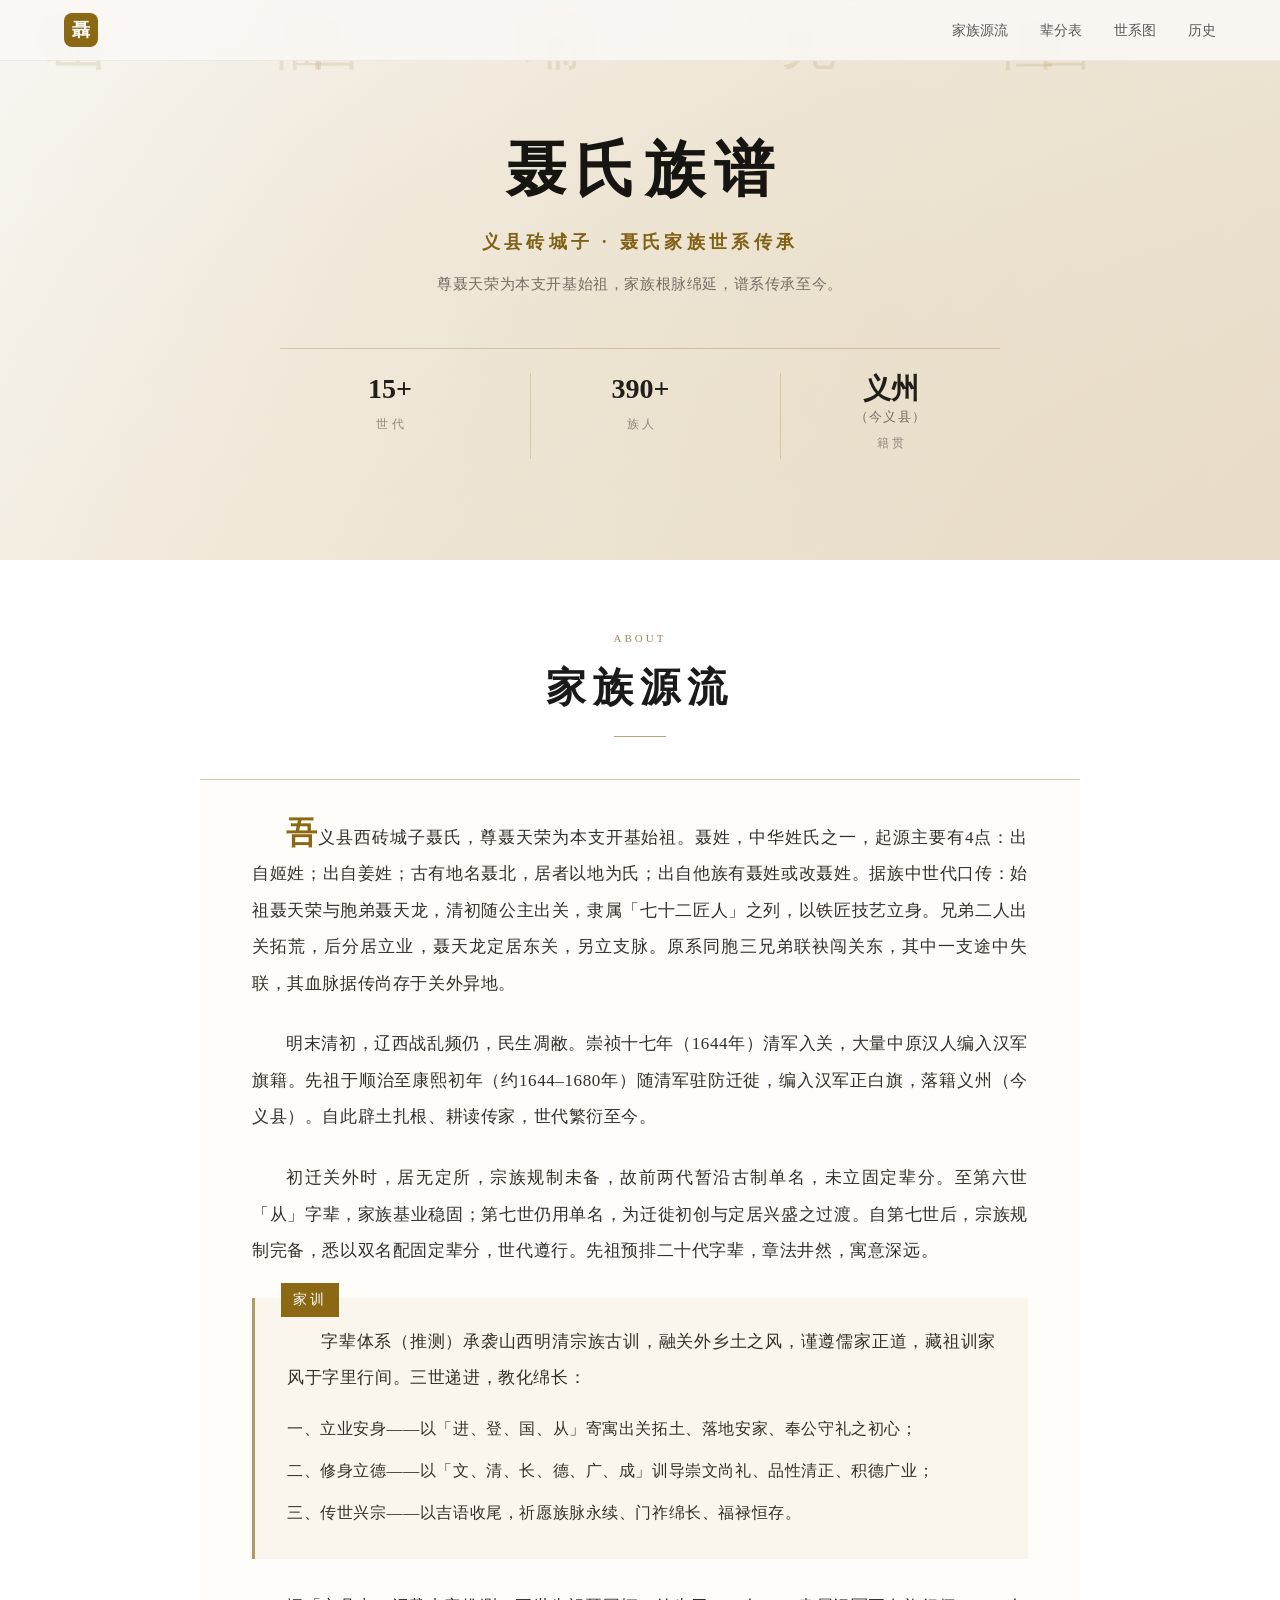
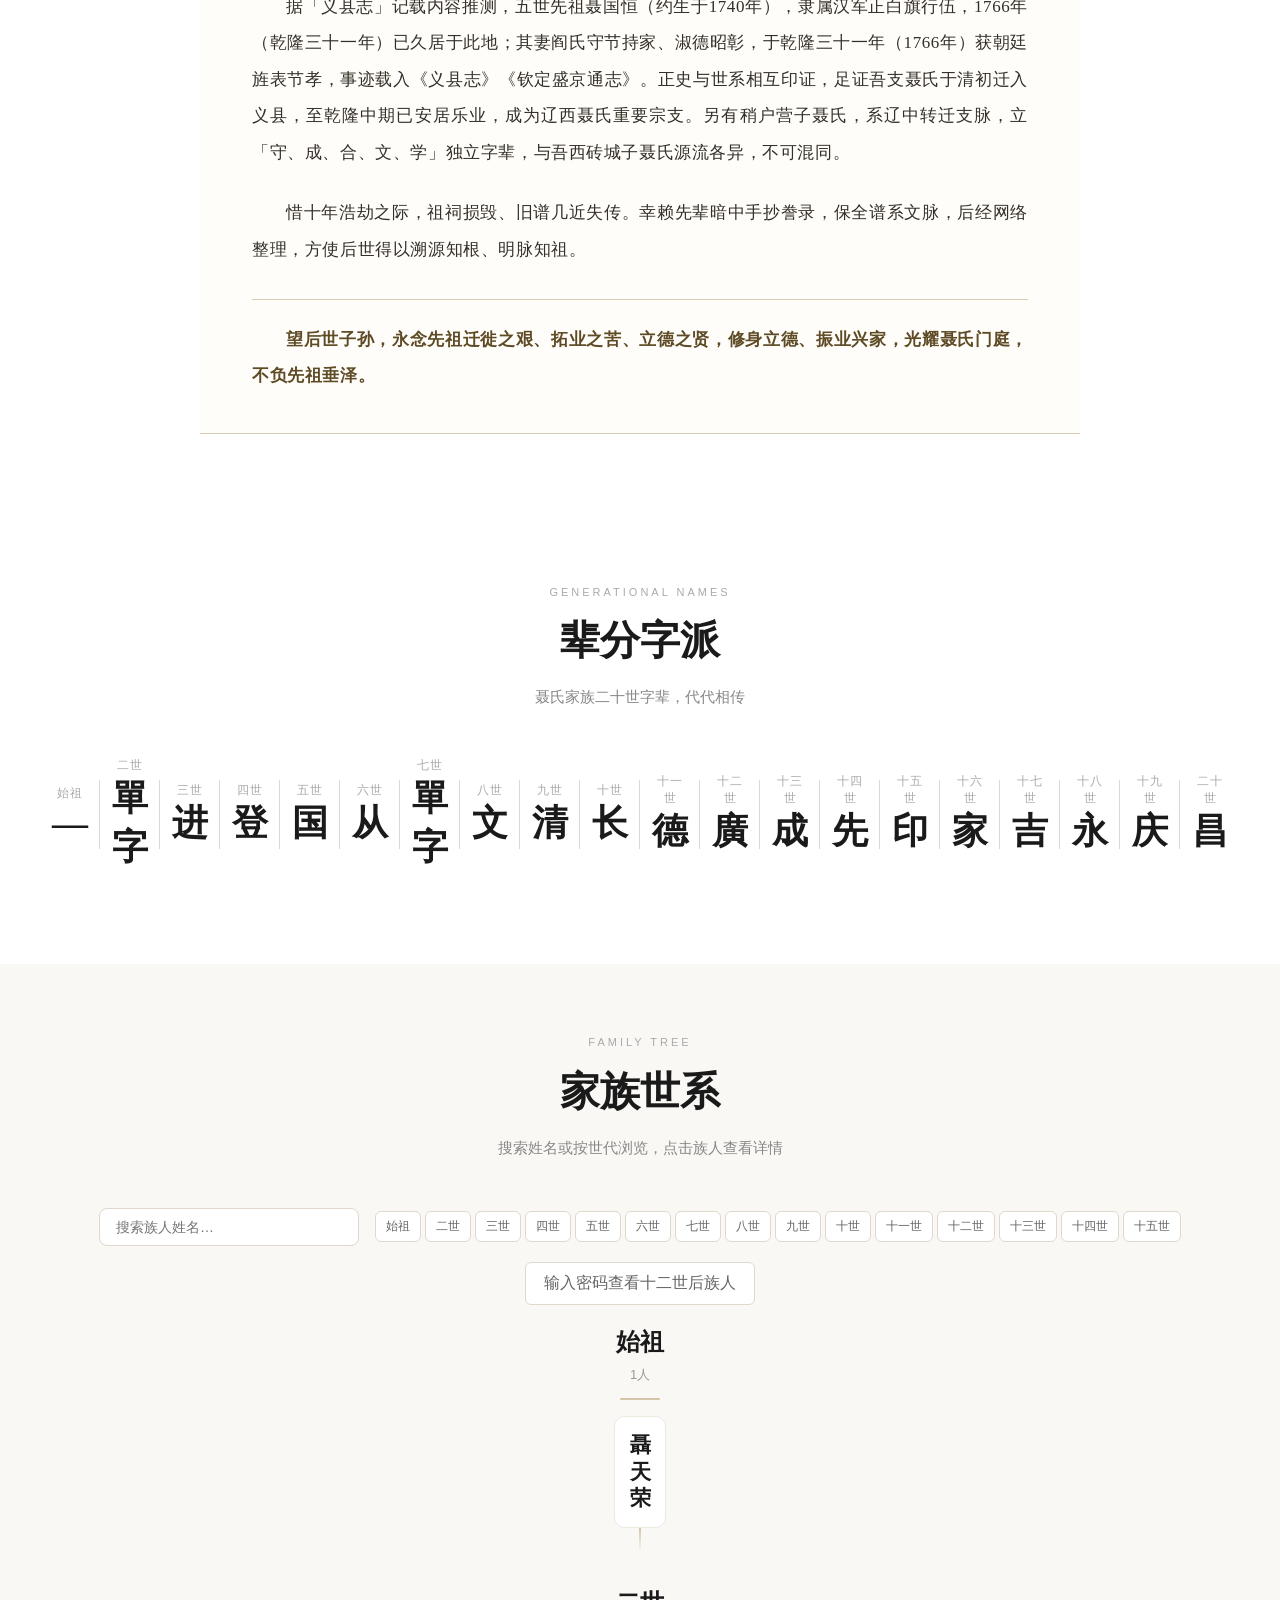
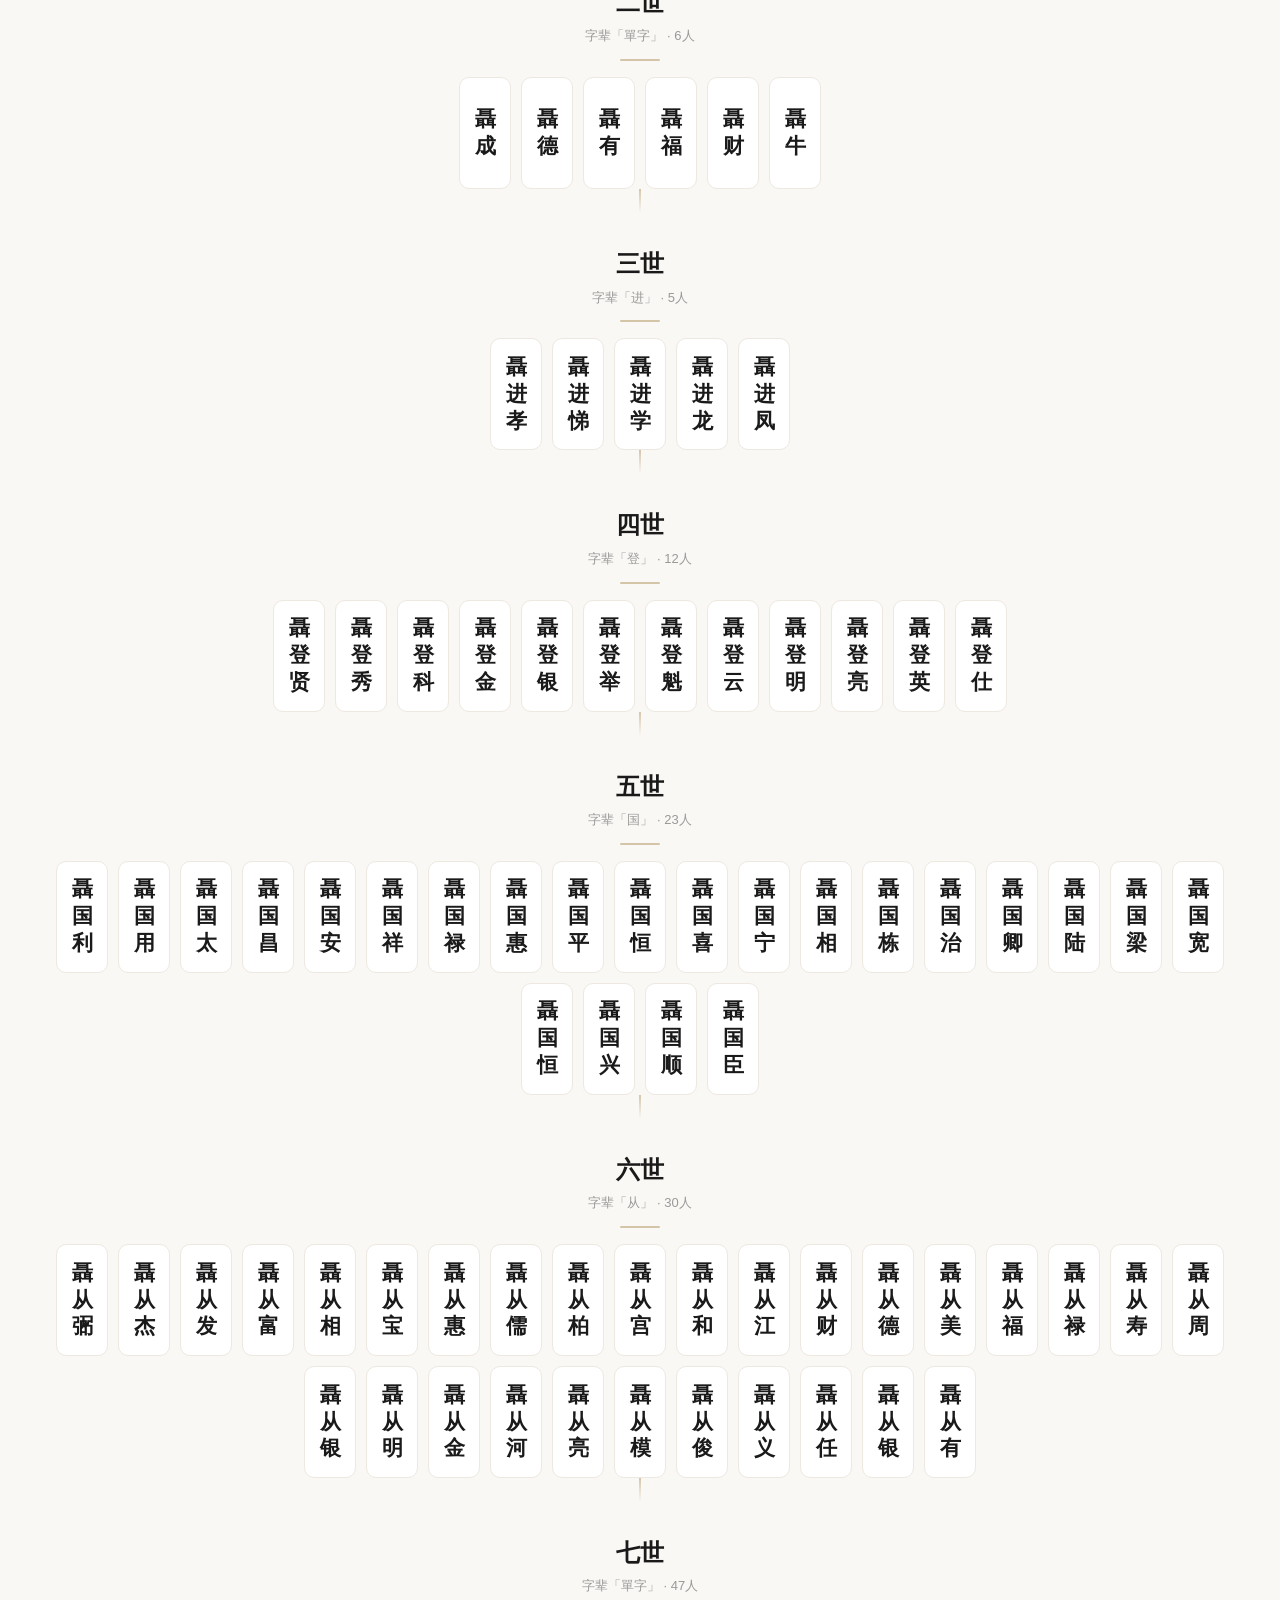
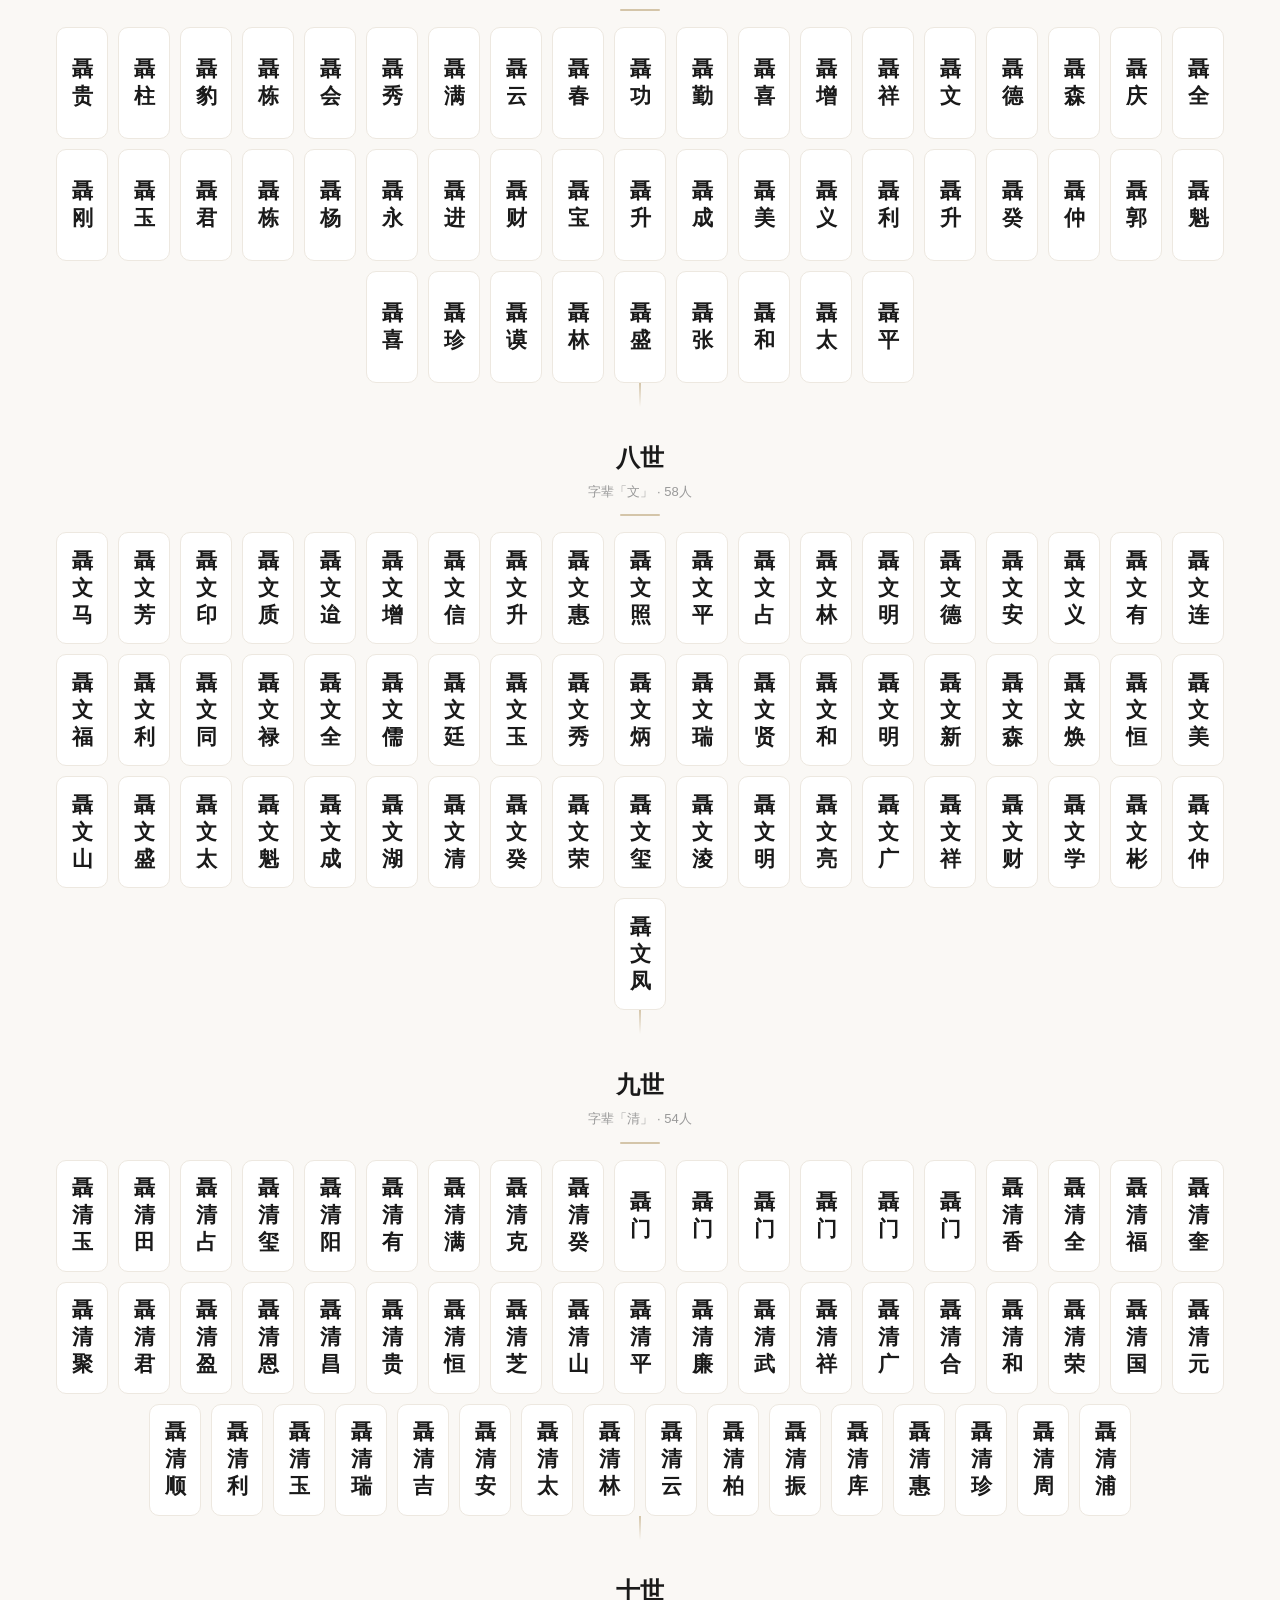
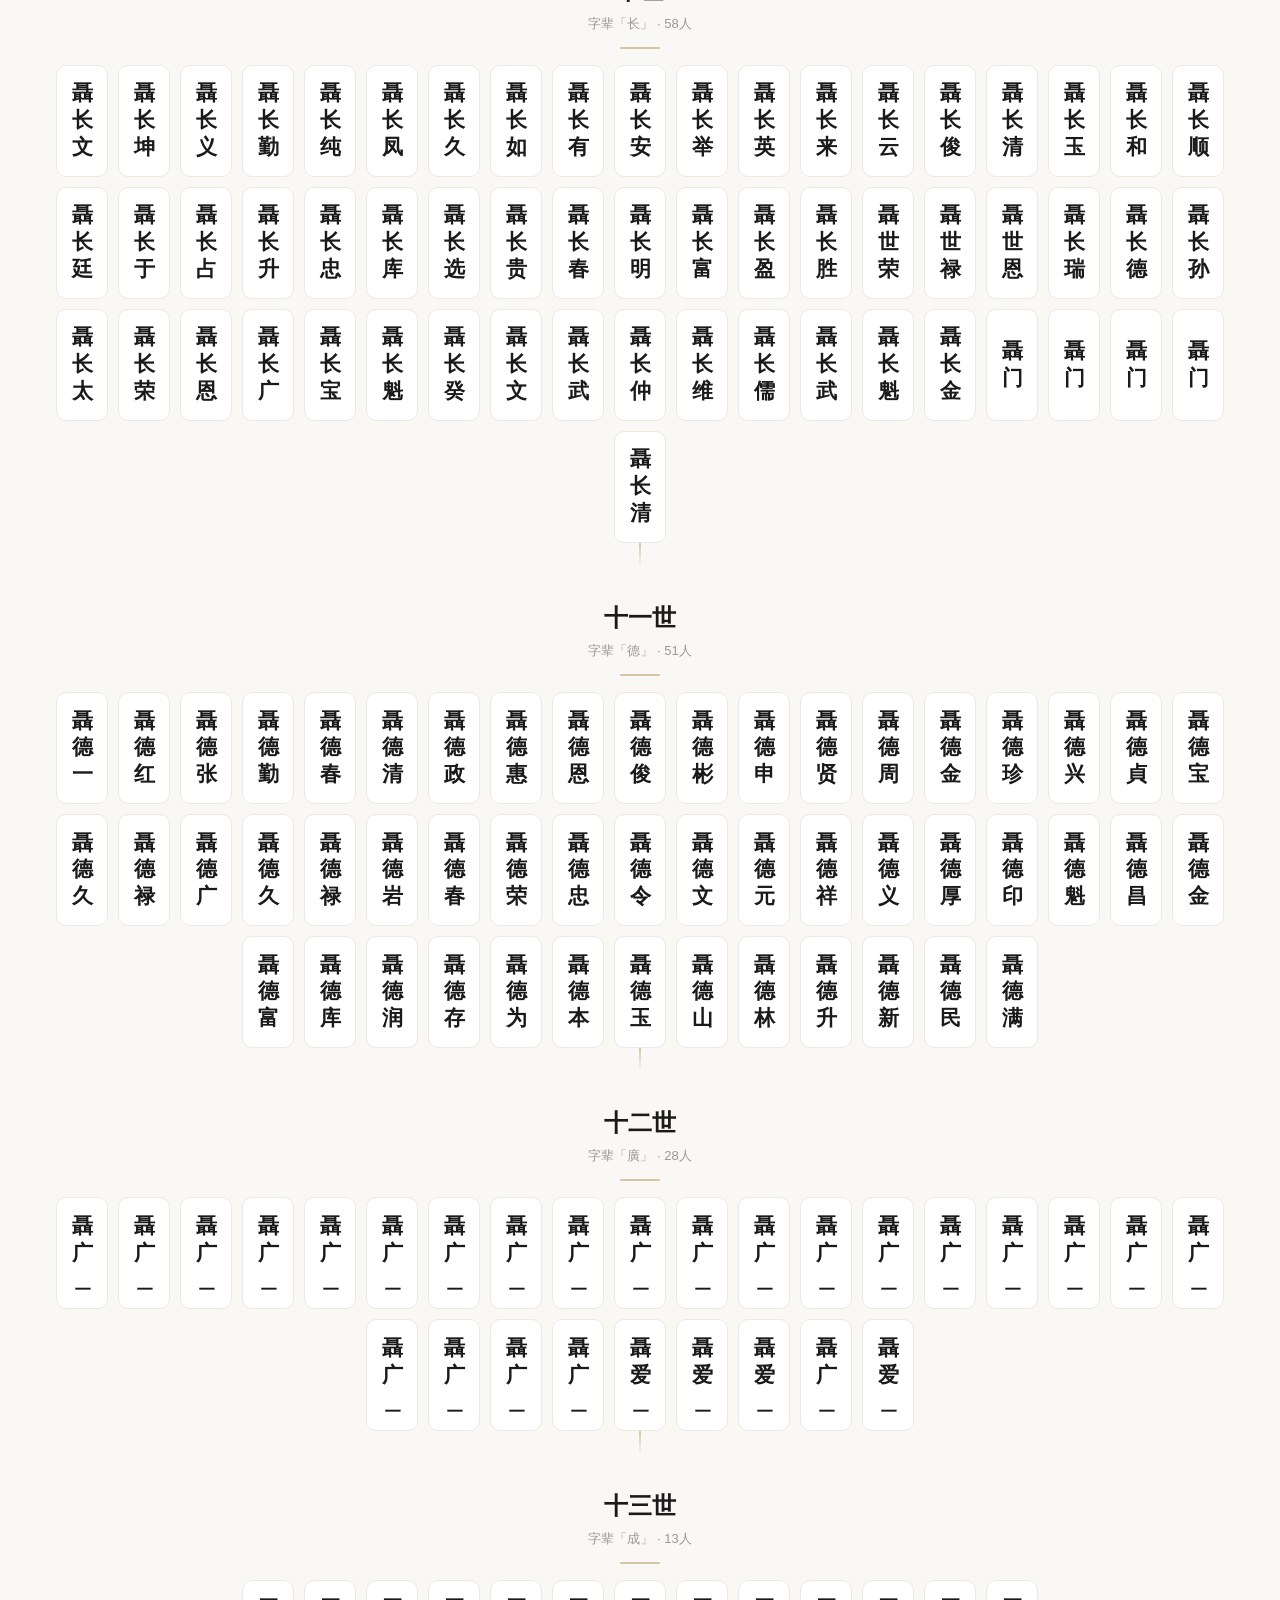
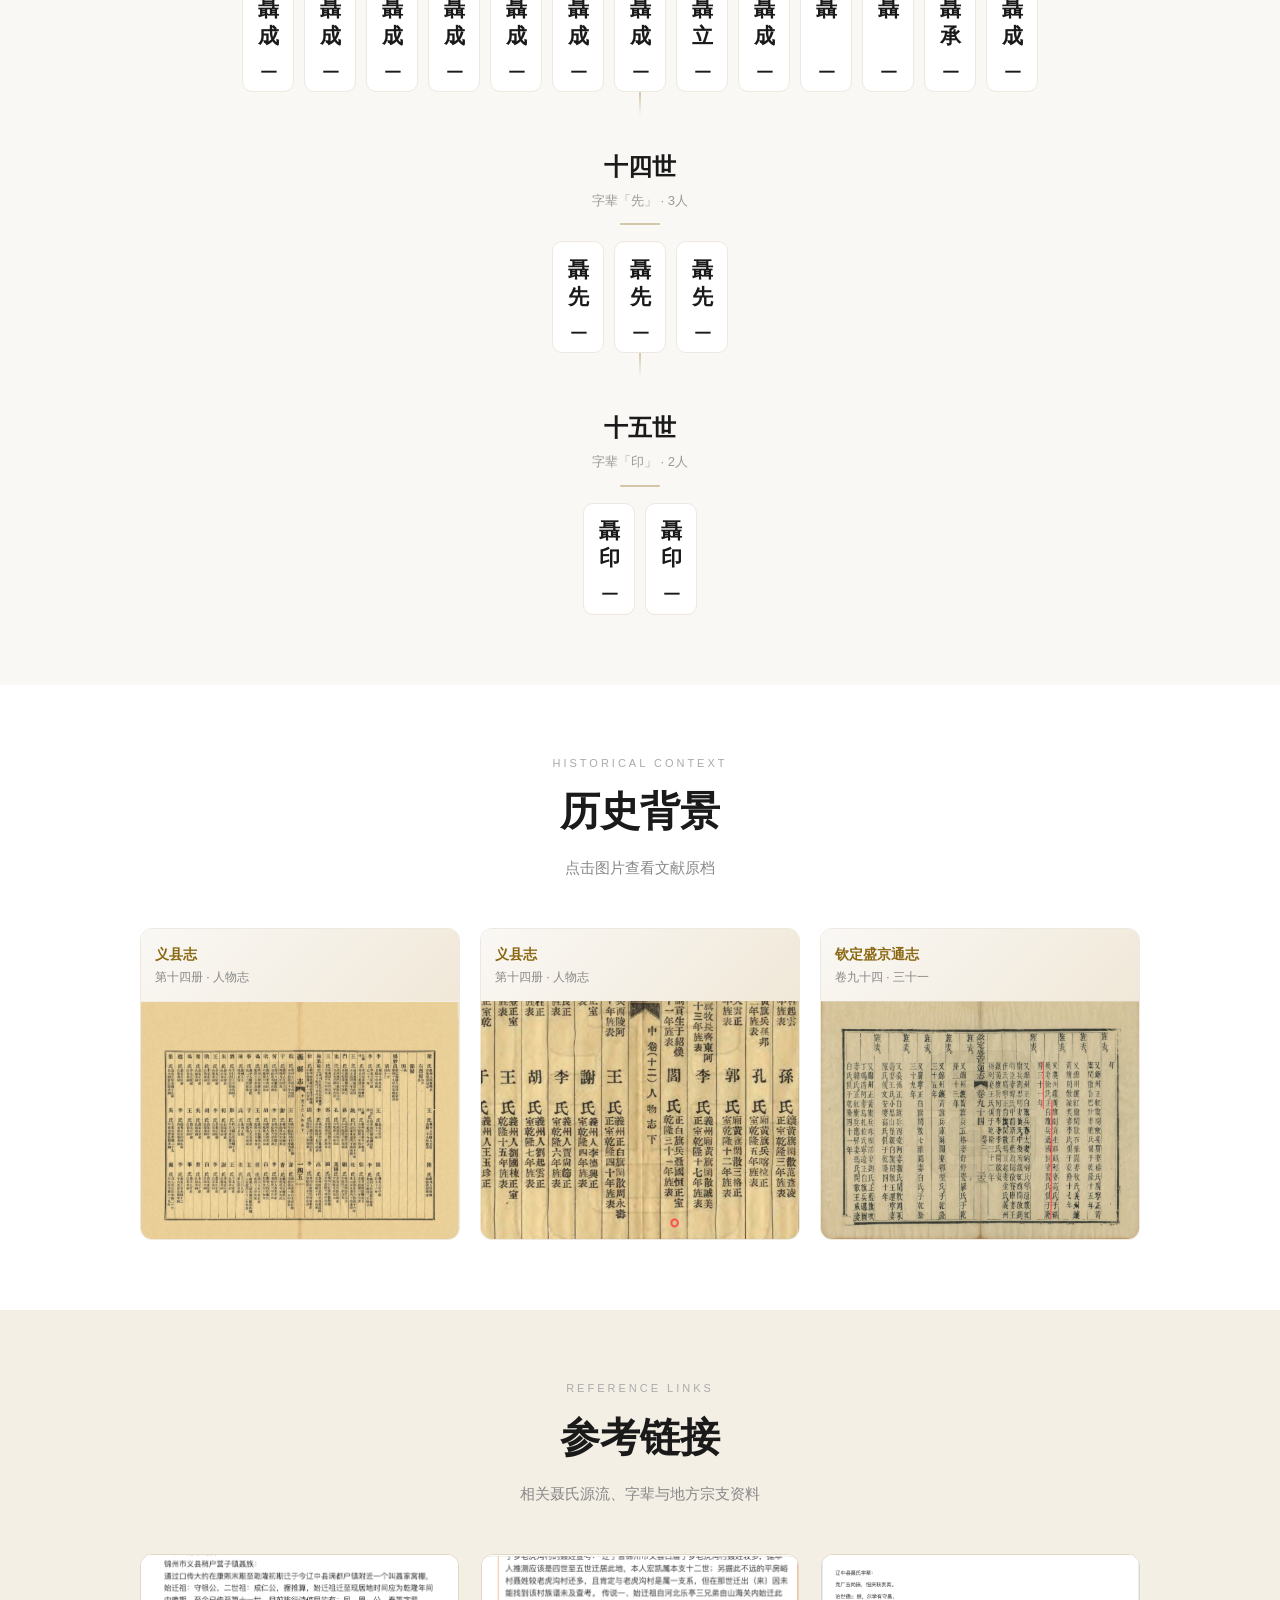
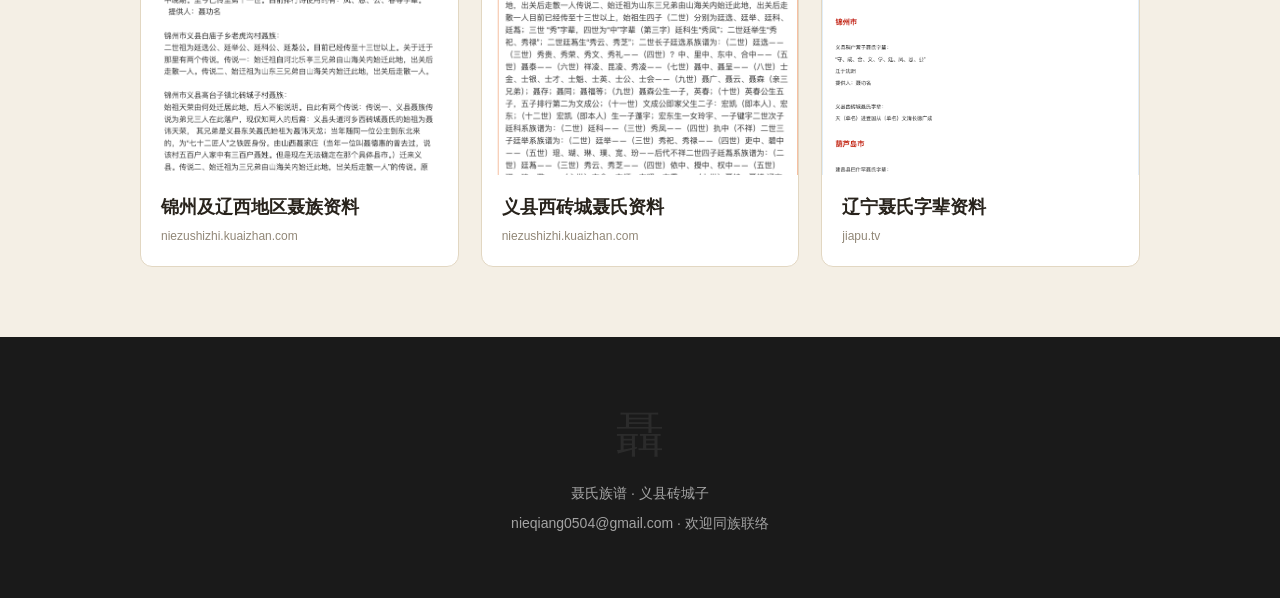
==== index.html @ 116fc633 "add surname origins and reference links" ====
<!DOCTYPE html>
<html lang="zh-CN">
<head>
  <meta charset="UTF-8">
  <meta name="viewport" content="width=device-width, initial-scale=1.0">
  <meta name="description" content="义县砖城子聂氏家族世系与历史资料">
  <title>聂氏族谱 · 义县砖城子</title>
  <link rel="stylesheet" href="style.css?v=20260711-6">
</head>
<body>
  <nav id="nav">
    <div class="nav-inner">
      <a href="#hero" class="nav-logo" aria-label="返回首页">聶</a>
      <div class="nav-links">
        <a href="#intro">家族源流</a>
        <a href="#beifen">辈分表</a>
        <a href="#tree">世系图</a>
        <a href="#history">历史</a>
      </div>
      <button class="nav-toggle" id="navToggle" aria-label="打开导航" aria-expanded="false">☰</button>
    </div>
  </nav>

  <section class="hero" id="hero">
    <div class="hero-bg"></div>
    <div class="hero-floating" id="heroFloating" aria-hidden="true"></div>
    <div class="hero-content">
      <h1>聂氏族谱</h1>
      <p class="hero-sub">义县砖城子 · 聂氏家族世系传承</p>
      <p class="hero-desc">尊聂天荣为本支开基始祖，家族根脉绵延，谱系传承至今。</p>
      <div class="hero-stats">
        <div class="stat"><span class="stat-num" id="genCount">15+</span><span class="stat-label">世代</span></div>
        <div class="stat"><span class="stat-num" id="totalCount">390+</span><span class="stat-label">族人</span></div>
        <div class="stat stat-origin"><span class="stat-num stat-place">义州</span><span class="stat-place-note">（今义县）</span><span class="stat-label">籍贯</span></div>
      </div>
    </div>
  </section>

  <section class="history-section" id="intro">
    <div class="intro-heading">
      <div class="section-label">ABOUT</div>
      <h2>家族源流</h2>
    </div>
    <div class="source-copy" aria-label="聂氏家族源流正文">
      <p>吾义县西砖城子聂氏，尊聂天荣为本支开基始祖。聂姓，中华姓氏之一，起源主要有4点：出自姬姓；出自姜姓；古有地名聂北，居者以地为氏；出自他族有聂姓或改聂姓。据族中世代口传：始祖聂天荣与胞弟聂天龙，清初随公主出关，隶属「七十二匠人」之列，以铁匠技艺立身。兄弟二人出关拓荒，后分居立业，聂天龙定居东关，另立支脉。原系同胞三兄弟联袂闯关东，其中一支途中失联，其血脉据传尚存于关外异地。</p>
      <p>明末清初，辽西战乱频仍，民生凋敝。崇祯十七年（1644年）清军入关，大量中原汉人编入汉军旗籍。先祖于顺治至康熙初年（约1644–1680年）随清军驻防迁徙，编入汉军正白旗，落籍义州（今义县）。自此辟土扎根、耕读传家，世代繁衍至今。</p>
      <p>初迁关外时，居无定所，宗族规制未备，故前两代暂沿古制单名，未立固定辈分。至第六世「从」字辈，家族基业稳固；第七世仍用单名，为迁徙初创与定居兴盛之过渡。自第七世后，宗族规制完备，悉以双名配固定辈分，世代遵行。先祖预排二十代字辈，章法井然，寓意深远。</p>
      <div class="source-teaching">
        <p>字辈体系（推测）承袭山西明清宗族古训，融关外乡土之风，谨遵儒家正道，藏祖训家风于字里行间。三世递进，教化绵长：</p>
        <p class="source-principle">一、立业安身——以「进、登、国、从」寄寓出关拓土、落地安家、奉公守礼之初心；</p>
        <p class="source-principle">二、修身立德——以「文、清、长、德、广、成」训导崇文尚礼、品性清正、积德广业；</p>
        <p class="source-principle">三、传世兴宗——以吉语收尾，祈愿族脉永续、门祚绵长、福禄恒存。</p>
      </div>
      <p>据「义县志」记载内容推测，五世先祖聂国恒（约生于1740年），隶属汉军正白旗行伍，1766年（乾隆三十一年）已久居于此地；其妻阎氏守节持家、淑德昭彰，于乾隆三十一年（1766年）获朝廷旌表节孝，事迹载入《义县志》《钦定盛京通志》。正史与世系相互印证，足证吾支聂氏于清初迁入义县，至乾隆中期已安居乐业，成为辽西聂氏重要宗支。另有稍户营子聂氏，系辽中转迁支脉，立「守、成、合、文、学」独立字辈，与吾西砖城子聂氏源流各异，不可混同。</p>
      <p>惜十年浩劫之际，祖祠损毁、旧谱几近失传。幸赖先辈暗中手抄誊录，保全谱系文脉，后经网络整理，方使后世得以溯源知根、明脉知祖。</p>
      <p class="source-wish">望后世子孙，永念先祖迁徙之艰、拓业之苦、立德之贤，修身立德、振业兴家，光耀聂氏门庭，不负先祖垂泽。</p>
    </div>
  </section>

  <section class="beifen-section" id="beifen">
    <div class="section-label">GENERATIONAL NAMES</div>
    <h2>辈分字派</h2>
    <p class="section-desc">聂氏家族二十世字辈，代代相传</p>
    <div class="beifen-scroll"><div class="beifen-track" id="beifenTrack"><span class="data-loading">族谱数据载入中…</span></div></div>
  </section>

  <section class="tree-section" id="tree">
    <div class="section-label" style="text-align:center">FAMILY TREE</div>
    <h2 style="text-align:center">家族世系</h2>
    <p class="section-desc" style="text-align:center">搜索姓名或按世代浏览，点击族人查看详情</p>
    <div class="tree-controls">
      <div class="search-box"><input type="search" id="searchInput" placeholder="搜索族人姓名…" aria-label="搜索族人姓名"></div>
      <div class="gen-jump" id="genJump"></div>
      <button id="pwBtn" class="gen-btn password-trigger">输入密码查看十二世后族人</button>
    </div>
    <p id="searchStatus" class="search-status" role="status"></p>
    <div class="tree-container" id="treeContainer"><p class="data-loading">族谱数据载入中…</p></div>
  </section>

  <section class="history-section history-documents" id="history">
    <div class="section-label">HISTORICAL CONTEXT</div>
    <h2>历史背景</h2>
    <p class="section-desc">点击图片查看文献原档</p>
    <div class="document-grid">
      <a class="document-card" href="http://read.nlc.cn/OutOpenBook/OpenTwoObjectBook?aid=403&amp;bid=67566.0&amp;cid=87509" target="_blank" rel="noopener">
        <div class="document-meta"><strong>义县志</strong><span>第十四册 · 人物志</span></div>
        <img src="義縣志 · 第十四册 人物志_01.png" alt="义县志第十四册人物志原档之一">
      </a>
      <a class="document-card" href="http://read.nlc.cn/OutOpenBook/OpenTwoObjectBook?aid=403&amp;bid=67566.0&amp;cid=87509" target="_blank" rel="noopener">
        <div class="document-meta"><strong>义县志</strong><span>第十四册 · 人物志</span></div>
        <img src="義縣志 · 第十四册 人物志_02.png" alt="义县志第十四册人物志原档之二">
      </a>
      <a class="document-card" href="http://read.nlc.cn/OutOpenBook/OpenObjectBook?aid=403&amp;bid=10623.0" target="_blank" rel="noopener">
        <div class="document-meta"><strong>钦定盛京通志</strong><span>卷九十四 · 三十一</span></div>
        <img src="欽定盛京通志 · 卷九十四 三十一.png" alt="钦定盛京通志卷九十四原档">
      </a>
    </div>
  </section>

  <section class="references-section" id="references">
    <div class="section-label">REFERENCE LINKS</div>
    <h2>参考链接</h2>
    <p class="section-desc">相关聂氏源流、字辈与地方宗支资料</p>
    <div class="reference-grid">
      <a class="reference-card" href="https://niezushizhi.kuaizhan.com/65/85/p34734839720695" target="_blank" rel="noopener">
        <img src="reference-1.png" alt="锦州及辽西地区聂族资料页面截图">
        <span class="reference-body"><strong>锦州及辽西地区聂族资料</strong><small>niezushizhi.kuaizhan.com</small></span>
      </a>
      <a class="reference-card" href="https://niezushizhi.kuaizhan.com/37/54/p3097651448cfd1" target="_blank" rel="noopener">
        <img src="reference-2.png" alt="义县西砖城聂氏资料页面截图">
        <span class="reference-body"><strong>义县西砖城聂氏资料</strong><small>niezushizhi.kuaizhan.com</small></span>
      </a>
      <a class="reference-card" href="https://www.jiapu.tv/bbs/iskl/155857.html" target="_blank" rel="noopener">
        <img src="reference-3.png" alt="辽宁聂氏字辈资料页面截图">
        <span class="reference-body"><strong>辽宁聂氏字辈资料</strong><small>jiapu.tv</small></span>
      </a>
    </div>
  </section>

  <footer class="footer">
    <div class="footer-mono" aria-hidden="true">聶</div>
    <p>聂氏族谱 · 义县砖城子</p>
    <p class="footer-email">nieqiang0504@gmail.com · 欢迎同族联络</p>
  </footer>

  <div class="modal-overlay" id="modalOverlay" aria-hidden="true">
    <div class="modal" role="dialog" aria-modal="true" aria-labelledby="modalTitle">
      <button class="modal-close" id="modalClose" aria-label="关闭">✕</button>
      <div class="modal-content" id="modalContent"></div>
    </div>
  </div>
  <script src="app-fixed.js?v=20260711-6"></script>
</body>
</html>
---- style.css ----
/* === Reset === */
*,*::before,*::after{box-sizing:border-box;margin:0;padding:0}
html{scroll-behavior:smooth;font-size:16px}
body{font-family:'Source Han Serif SC','Source Han Serif SC',sans-serif;background:#FAF8F5;color:#1A1A1A;line-height:1.6;overflow-x:hidden}

/* === Nav === */
#nav{position:fixed;top:0;left:0;right:0;z-index:100;background:rgba(250,248,245,0.92);backdrop-filter:blur(12px);-webkit-backdrop-filter:blur(12px);border-bottom:1px solid rgba(0,0,0,0.06)}
.nav-inner{max-width:1200px;margin:0 auto;padding:0 24px;height:60px;display:flex;align-items:center;justify-content:space-between}
.nav-logo{width:34px;height:34px;background:#8B6914;color:#fff;border-radius:8px;display:flex;align-items:center;justify-content:center;font-size:18px;font-weight:700;text-decoration:none;font-family:serif}
.nav-links{display:flex;gap:32px}
.nav-links a{color:#5A5A5A;text-decoration:none;font-size:14px;font-weight:500;transition:color .2s}
.nav-links a:hover{color:#8B6914}
.nav-toggle{display:none;background:none;border:none;font-size:24px;cursor:pointer;color:#333}

/* === Hero === */
.hero{position:relative;min-height:560px;display:flex;align-items:center;justify-content:center;padding:108px 24px 72px;overflow:hidden}
.hero-bg{position:absolute;inset:0;background:linear-gradient(135deg,#FAF8F5 0%,#F0E8D8 50%,#E8DCC8 100%);z-index:0}
.hero-bg::before{content:'';position:absolute;inset:0;background:radial-gradient(circle at 30% 40%,rgba(139,105,20,0.04) 0%,transparent 60%),radial-gradient(circle at 70% 60%,rgba(139,105,20,0.03) 0%,transparent 50%)}
.hero-content{position:relative;z-index:1;width:min(100%,880px);text-align:center}
.hero-insignia{font-size:80px;font-family:serif;color:#8B6914;opacity:0.15;margin-bottom:-28px;font-weight:900}
.hero-content h1{font-family:"STKaiti","KaiTi","楷体",serif;font-size:clamp(54px,7vw,76px);font-weight:700;color:#171512;letter-spacing:.16em;line-height:1.12;margin:0 0 24px;padding-left:.16em}
.hero-sub{font-family:"FangSong","STFangsong","仿宋",serif;font-size:clamp(15px,2vw,18px);color:#806116;font-weight:600;letter-spacing:.24em;margin-bottom:16px}
.hero-desc{font-size:15px;color:#746E65;max-width:560px;margin:0 auto 52px;letter-spacing:.04em}
.hero-stats{display:grid;grid-template-columns:repeat(3,minmax(0,1fr));align-items:stretch;width:min(100%,720px);margin:0 auto;padding:24px 0 0;border-top:1px solid rgba(139,105,20,.28)}
.stat{position:relative;display:flex;min-height:86px;flex-direction:column;align-items:center;justify-content:flex-start;text-align:center}
.stat+.stat{border-left:1px solid rgba(139,105,20,.22)}
.stat-num{display:block;font-family:"Songti SC","STSong","SimSun","宋体",serif;font-size:34px;font-weight:600;color:#211E19;line-height:1.12}
.stat-origin{min-width:132px}
.stat-num.stat-place{font-size:28px;line-height:1.15;white-space:nowrap}
.stat-place-note{display:block;margin-top:3px;color:#766D61;font-family:"FangSong","STFangsong","仿宋",serif;font-size:13px;line-height:1.2;letter-spacing:.08em}
.stat-label{display:block;margin-top:10px;font-size:12px;color:#928A7D;letter-spacing:.26em;text-transform:uppercase;padding-left:.26em}

/* === Section Shared === */
.section-label{font-size:11px;letter-spacing:3px;color:#aaa;margin-bottom:8px;font-weight:500}
section{padding:100px 24px}
section h2{font-family:serif;font-size:clamp(28px,4vw,40px);font-weight:700;margin-bottom:12px}
.section-desc{font-size:15px;color:#888;margin-bottom:48px}

/* === 辈分 === */
.beifen-section{background:#fff;padding:80px 24px}
.beifen-scroll{width:100%;padding-bottom:12px;text-align:center}
.beifen-scroll::-webkit-scrollbar{height:4px}
.beifen-scroll::-webkit-scrollbar-thumb{background:#ddd;border-radius:2px}
.beifen-track{display:grid;grid-template-columns:repeat(auto-fit,minmax(55px,1fr));gap:18px 0;width:min(100%,1200px);margin:0 auto}
.beifen-item{min-width:0;padding:0 12px;text-align:center;position:relative}
.beifen-item::after{content:'';position:absolute;right:0;top:20%;height:60%;width:1px;background:#E0D8CC}
.beifen-item:last-child::after{display:none}
.beifen-gen{font-size:12px;color:#aaa;margin-bottom:4px;letter-spacing:1px}
.beifen-char{font-family:serif;font-size:36px;font-weight:700;color:#1A1A1A;display:block}

/* === Tree === */
.tree-section{background:#FAF8F5}
.tree-controls{display:flex;gap:16px;align-items:center;justify-content:center;margin-bottom:48px;flex-wrap:wrap}
.search-box input{padding:10px 16px;border:1.5px solid #E0D8CC;border-radius:8px;font-size:14px;width:260px;background:#fff;outline:none;transition:border .2s;font-family:inherit}
.search-box input:focus{border-color:#8B6914}
.gen-jump{display:flex;gap:4px;flex-wrap:wrap;justify-content:center}
.gen-btn{padding:6px 12px;border:1px solid #E0D8CC;border-radius:6px;background:#fff;font-size:12px;color:#666;cursor:pointer;transition:all .2s;font-family:inherit}
.gen-btn:hover{border-color:#8B6914;color:#8B6914}
.gen-btn.active{background:#8B6914;color:#fff;border-color:#8B6914}

.tree-container{max-width:1200px;margin:0 auto}

.gen-row{display:flex;flex-direction:column;align-items:center;margin-bottom:40px;position:relative}
.gen-row:last-child{margin-bottom:0}
.gen-header{width:100%;text-align:center;margin-bottom:20px;position:relative}
.gen-header h3{font-family:serif;font-size:24px;font-weight:700;color:#1A1A1A}
.gen-header .gen-info{font-size:13px;color:#999;margin-top:4px}
.gen-header .gen-line{width:40px;height:2px;background:#D4C5A9;margin:12px auto 0;border-radius:1px}

.gen-members{display:flex;flex-wrap:wrap;gap:10px;justify-content:center;width:100%}
.person-card{background:#fff;border:1px solid #EDE8E0;border-radius:10px;padding:12px 6px;cursor:pointer;transition:all .25s ease;width:60px;min-height:70px;text-align:center;position:relative;z-index:3;display:flex;flex-direction:column;align-items:center;justify-content:center}
.person-card:hover{transform:translateY(-3px);box-shadow:0 8px 24px rgba(0,0,0,0.06);border-color:#D4C5A9}
.person-card .p-name{font-size:14px;line-height:1.4;font-weight:600;color:#1A1A1A;display:block}
.person-card .p-spouse{font-size:11px;color:#aaa;display:block;margin-top:2px}
.person-card.has-spouse{border-color:#D4C5A9}
.person-card .p-count-badge{position:absolute;top:-6px;right:-6px;background:#8B6914;color:#fff;font-size:10px;width:20px;height:20px;border-radius:50%;display:flex;align-items:center;justify-content:center;font-weight:600}

.gen-connector{width:2px;height:24px;background:linear-gradient(to bottom,#D4C5A9,transparent);margin:0 auto}

/* === History === */
.history-section{background:#fff}
.history-grid{display:grid;grid-template-columns:repeat(auto-fit,minmax(280px,1fr));gap:24px;max-width:800px;margin:0 auto}
.history-card{background:#FAF8F5;border:1px solid #EDE8E0;border-radius:12px;padding:32px;transition:all .25s}
.history-card:hover{transform:translateY(-2px);box-shadow:0 8px 24px rgba(0,0,0,0.04)}
.history-icon{font-size:32px;margin-bottom:12px}
.history-card h3{font-family:serif;font-size:18px;font-weight:600;margin-bottom:8px}
.history-card p{font-size:14px;color:#666}
.history-detail{color:#8B6914!important;margin-top:8px;font-weight:500}

/* === Materials === */
.materials-section{background:#FAF8F5}
.materials-list{max-width:800px;margin:0 auto;display:grid;gap:12px}
.material-item{background:#fff;border:1px solid #EDE8E0;border-radius:10px;padding:20px 24px;display:flex;gap:16px;align-items:flex-start;transition:all .2s}
.material-item:hover{border-color:#D4C5A9}
.material-icon{font-size:20px;color:#8B6914;flex-shrink:0;margin-top:2px}
.material-info{flex:1}
.material-title{font-family:serif;font-weight:600;font-size:15px;color:#1A1A1A}
.material-detail{font-size:13px;color:#888;margin-top:4px}
.material-meta{font-size:12px;color:#aaa;margin-top:2px}

/* === Footer === */
.footer{background:#1A1A1A;color:#fff;padding:60px 24px;text-align:center}
.footer-mono{font-family:serif;font-size:48px;color:rgba(255,255,255,0.08);margin-bottom:8px}
.footer p{font-size:14px;color:rgba(255,255,255,0.6);margin-bottom:4px}
.footer-small{font-size:12px;color:rgba(255,255,255,0.35)}

/* === Modal === */
.modal-overlay{position:fixed;inset:0;background:rgba(0,0,0,0.4);z-index:100;display:none;align-items:center;justify-content:center;backdrop-filter:blur(4px);-webkit-backdrop-filter:blur(4px)}
.modal-overlay.open{display:flex}
.modal{background:#fff;border-radius:16px;padding:32px;max-width:420px;width:90%;position:relative;animation:modalIn .3s ease}
@keyframes modalIn{from{opacity:0;transform:scale(0.95) translateY(10px)}to{opacity:1;transform:scale(1) translateY(0)}}
.modal-close{position:absolute;top:16px;right:16px;background:none;border:none;font-size:20px;color:#999;cursor:pointer;width:28px;height:28px;display:flex;align-items:center;justify-content:center;border-radius:50%;transition:all .2s}
.modal-close:hover{background:#f0f0f0;color:#333}
.modal-content{text-align:center}
.modal-name{font-family:serif;font-size:28px;font-weight:700;margin-bottom:8px}
.modal-gen{font-size:14px;color:#8B6914;font-weight:500;margin-bottom:4px}
.modal-char{font-size:13px;color:#aaa;margin-bottom:20px}
.modal-spouse-label{font-size:12px;color:#999;letter-spacing:2px;text-transform:uppercase;margin-bottom:4px}
.modal-spouse{font-size:20px;font-family:serif;color:#1A1A1A}
.modal-spouse.none{color:#ccc}
.modal-divider{width:40px;height:2px;background:#D4C5A9;margin:20px auto;border-radius:1px}
.modal-bio{font-size:13px;color:#888;line-height:1.8}
.modal-bio span{color:#1A1A1A;font-weight:500}

/* === Animations === */
.gen-row{opacity:1;transform:translateY(0);transition:opacity .6s ease,transform .6s ease}
.gen-row.visible{opacity:1;transform:translateY(0)}

/* === Responsive === */
@media(max-width:768px){
  .nav-links{display:none}
  .nav-toggle{display:block}
  .nav-links.open{display:flex;flex-direction:column;position:absolute;top:60px;left:0;right:0;background:rgba(250,248,245,0.98);backdrop-filter:blur(12px);padding:16px 24px;gap:16px;border-bottom:1px solid rgba(0,0,0,0.06)}
  .hero-stats{gap:24px}
  .stat-num{font-size:28px}
  .beifen-item{padding:0 14px}
  .beifen-char{font-size:28px}
  section{padding:60px 16px}
  .modal{padding:24px;max-width:340px}
}
@media(max-width:480px){
  .hero-content h1{letter-spacing:4px}
  .person-card{padding:8px 10px;min-width:70px}
  .person-card .p-name{font-size:13px}
}

/* === Connection Lines === */
.person-card.has-connection{border-color:#8B6914}
.tree-section .tree-container{position:relative}

.conn-svg{position:absolute;top:0;left:0;width:100%;height:100%;pointer-events:none;z-index:1;overflow:visible;}
.person-card{margin-right:24px}
.p-name{letter-spacing:0;line-height:1.1;font-size:14px}
.p-spouse{font-size:11px;color:#aaa;margin-top:4px}
.p-spouse-none{font-size:11px;color:#ccc;margin-top:4px;font-style:italic}

/* Beifen hover/click */
.beifen-item{cursor:pointer;transition:transform 0.2s}
.beifen-item:hover{transform:scale(1.15)}
.beifen-item:hover .beifen-char{color:#8B6914}

/* Hero reduced */
.hero{min-height:560px}
.hero-insignia{font-size:60px}

/* Footer email */
.footer-email{font-size:13px;color:rgba(255,255,255,0.5);margin-top:8px}

/* Modal feedback */
.feedback-btn{background:none;border:1px solid #D4C5A9;border-radius:6px;padding:6px 16px;font-size:13px;color:#8B6914;cursor:pointer;font-family:inherit;margin-top:12px}
.feedback-btn:hover{background:#8B6914;color:#fff}

/* Tighter spacing */
.gen-row{margin-bottom:20px}
section{padding:60px 24px}
.gen-header{margin-bottom:12px}
.gen-members{gap:6px}


/* Hero floating 篆体 characters */
.hero{position:relative;overflow:hidden}
.hero-floating{position:absolute;inset:0;z-index:0;pointer-events:none;overflow:hidden;font-family:"STKaiti","KaiTi","楷体",serif}
.float-char{position:absolute;font-size:clamp(42px,5.6vw,56px);color:#8B6914;opacity:0.12;animation:floatUp 8s linear infinite;user-select:none;font-family:'STZhuan','华文篆书','KaiTi','楷体','LiSu','隶书',serif;pointer-events:none}
@keyframes floatUp{0%{transform:translateY(100vh) rotate(0deg);opacity:0}10%{opacity:0.1}50%{opacity:0.08}90%{opacity:0.1}100%{transform:translateY(-20vh) rotate(10deg);opacity:0}}
.float-char:nth-child(3n){font-size:49px}.float-char:nth-child(3n+1){font-size:42px}.float-char:nth-child(3n+2){font-size:56px}

/* Password button hover */
#pwBtn:hover{background:#8B6914;color:#fff!important}

/* Footer email */
.footer-email{font-size:13px;color:rgba(255,255,255,0.5);margin-top:8px}

/* Card spacing for vertical names */
.person-card{padding:8px 6px;min-width:36px}
.p-name{font-size:14px;line-height:1.4;display:block}

/* Reduced spacing */
section{padding:70px 24px}
.gen-row{margin-bottom:32px}
.gen-header{margin-bottom:16px}
.gen-members{gap:10px}
.hero{min-height:560px;padding:108px 20px 72px}
.hero-content h1{font-size:clamp(36px,6vw,60px)}
.hero-stats{gap:30px}
.stat-num{font-size:28px}

.beifen-section{text-align:center}

.p-spouse,.p-spouse-none{display:none}
.p-candle{display:block;font-size:16px;margin-top:4px;cursor:pointer;animation:candleFlick 1.8s ease-in-out infinite;text-align:center;user-select:none;line-height:1}
@keyframes candleFlick{0%,100%{opacity:1;transform:scale(1)}20%{opacity:0.5;transform:scale(0.95)}40%{opacity:0.9;transform:scale(1.02)}60%{opacity:0.4;transform:scale(0.97)}80%{opacity:0.8;transform:scale(1)}}

.card-group{display:flex;flex-direction:column;align-items:center}
.card-group .person-card{width:80px}
.candle-wrap{text-align:center;margin-top:2px;width:80px}
.p-candle{font-size:16px;cursor:pointer;animation:candleFlick 1.8s ease-in-out infinite;display:inline-block;line-height:1}
@keyframes candleFlick{0%,100%{opacity:1;transform:scale(1)}20%{opacity:0.5;transform:scale(0.95)}40%{opacity:0.9;transform:scale(1.02)}60%{opacity:0.4;transform:scale(0.97)}80%{opacity:0.8;transform:scale(1)}}
.modal-content{text-align:left}
.modal-field{display:flex;padding:8px 0;border-bottom:1px solid #f0f0f0;align-items:flex-start}
.modal-field:last-child{border-bottom:none}
.modal-label{font-size:14px;color:#888;min-width:80px;flex-shrink:0}
.modal-value{font-size:14px;color:#1A1A1A;flex:1}
.modal-biography .modal-value{line-height:1.8;white-space:pre-wrap;word-break:break-word}

/* New page additions: reuse the existing visual system without changing its tokens. */
.intro-heading{text-align:center;margin-bottom:42px}
.intro-heading .section-label{font-family:"FangSong","STFangsong","仿宋",serif;color:#9B865B}
.intro-heading h2{position:relative;margin-bottom:0;font-family:"STKaiti","KaiTi","楷体",serif;font-weight:600;letter-spacing:.18em}
.intro-heading h2::after{content:"";display:block;width:52px;height:1px;margin:16px auto 0;background:#B8A276}
.source-copy{max-width:880px;margin:0 auto;padding:38px 52px;color:#342F28;background:#FFFDF9;border-top:1px solid #D8CBAF;border-bottom:1px solid #D8CBAF;font-family:"Songti SC","STSong","SimSun","宋体",serif;font-size:17px;line-height:2.15;letter-spacing:.035em;text-align:justify;text-justify:inter-ideograph}
.source-copy>p{margin-bottom:24px;text-indent:2em}
.source-copy>p:first-child::first-letter{font-family:"STKaiti","KaiTi","楷体",serif;font-size:1.8em;font-weight:600;color:#8B6914;line-height:1}
.source-copy>p:last-child{margin-bottom:0}
.source-copy .source-wish{margin-top:30px;padding-top:22px;border-top:1px solid #D8CBAF;font-family:"FangSong","STFangsong","仿宋",serif;font-weight:600;color:#5E4B26}
.source-teaching{position:relative;margin:28px 0 30px;padding:26px 32px 20px;background:#FAF6ED;border-left:3px solid #B39A65}
.source-teaching::before{content:"家训";position:absolute;top:-15px;left:26px;padding:2px 12px;background:#8B6914;color:#fff;font-family:"STKaiti","KaiTi","楷体",serif;font-size:14px;letter-spacing:.2em}
.source-teaching>p:first-child{margin-bottom:16px;text-indent:2em}
.source-copy .source-principle{padding-left:2em;text-indent:-2em;margin:10px 0;font-family:"FangSong","STFangsong","仿宋",serif;font-size:16px;line-height:2}
.document-grid{display:grid;grid-template-columns:repeat(3,1fr);gap:20px;max-width:1000px;margin:0 auto}
.document-card{display:block;overflow:hidden;background:#fff;border:1px solid #EDE8E0;border-radius:12px;color:inherit;text-decoration:none;transition:all .25s}
.document-card:hover{transform:translateY(-2px);box-shadow:0 8px 24px rgba(0,0,0,.05);border-color:#D4C5A9}
.document-card img{display:block;width:100%;aspect-ratio:4/3;object-fit:cover;object-position:top}
.document-meta{display:flex;flex-direction:column;padding:14px;background:linear-gradient(135deg,#FAF8F5,#F0E8D8)}
.document-meta strong{font-size:14px;color:#8B6914}.document-meta span{font-size:12px;color:#888;margin-top:2px}
.beifen-section{text-align:center}
.beifen-scroll{display:block;width:100%}
.beifen-track{margin:0 auto}
.beifen-item{border:0;background:transparent;font-family:inherit}
.search-status{text-align:center;color:#8B6914;font-size:13px;margin:-30px 0 24px}
.empty-state{text-align:center;padding:48px 16px;color:#888}
.data-loading,.data-error{display:block;width:100%;padding:28px;text-align:center;color:#8B7A59;font-size:14px;white-space:nowrap}
.data-error{color:#9A4A3A}
.modal-input{width:100%;margin:10px 0 4px;padding:11px;border:1px solid #D4C5A9;border-radius:8px;font:inherit;text-align:center;outline:none}
.modal-input:focus{border-color:#8B6914;box-shadow:0 0 0 3px rgba(139,105,20,.1)}
.modal-submit{display:block;margin:16px auto 0;padding:9px 28px;border:0;border-radius:8px;background:#8B6914;color:#fff;font:inherit;cursor:pointer}
.form-error{min-height:20px;color:#A33;font-size:12px;text-align:center}
@media(max-width:768px){.document-grid{grid-template-columns:1fr}.source-copy{padding:28px 20px;font-size:15px;line-height:2}.source-teaching{padding:24px 18px 16px}.source-copy .source-principle{font-size:14px}.document-card img{aspect-ratio:16/10}.search-status{margin-top:-20px}}

/* Center and enlarge genealogy names while preserving the existing cards. */
.gen-members{align-items:stretch}
.person-card{width:52px;min-width:52px;min-height:112px;margin-right:0;padding:10px 4px;text-align:center}
.person-card .p-name,.p-name{width:100%;font-size:21px;line-height:1.28;text-align:center;letter-spacing:0}
@media(max-width:480px){.beifen-track{grid-template-columns:repeat(auto-fit,minmax(58px,1fr));row-gap:16px}.beifen-item{padding:0 8px}.person-card{width:44px;min-width:44px;min-height:96px;padding:9px 3px}.person-card .p-name,.p-name{font-size:18px}}

/* External reference cards */
.references-section{background:#F4EFE5;text-align:center}
.reference-grid{display:grid;grid-template-columns:repeat(3,minmax(0,1fr));gap:22px;max-width:1000px;margin:0 auto}
.reference-card{display:flex;min-width:0;overflow:hidden;flex-direction:column;background:#fff;border:1px solid #E2D7C2;border-radius:12px;color:#28231C;text-align:left;text-decoration:none;transition:transform .2s,box-shadow .2s,border-color .2s}
.reference-card:hover{transform:translateY(-3px);border-color:#BDAA80;box-shadow:0 12px 30px rgba(70,55,28,.08)}
.reference-card img{display:block;width:100%;height:220px;object-fit:cover;object-position:top;background:#F8F5EF}
.reference-body{display:flex;padding:18px 20px 20px;flex-direction:column;gap:5px}
.reference-body strong{font-family:"STKaiti","KaiTi","楷体",serif;font-size:18px;font-weight:600}
.reference-body small{overflow:hidden;color:#918777;font-size:12px;text-overflow:ellipsis;white-space:nowrap}
@media(max-width:768px){.beifen-track{grid-template-columns:repeat(auto-fit,minmax(60px,1fr))}.reference-grid{grid-template-columns:1fr;max-width:520px}.reference-card{display:grid;grid-template-columns:120px minmax(0,1fr)}.reference-card img{height:128px}.reference-body{justify-content:center}}

/* Larger generation navigation below the family-tree heading. */
.tree-controls .gen-jump{gap:4px}
.tree-controls .gen-jump .gen-btn{padding:6px 10px;font-size:12px;border-radius:6px}
.tree-controls .password-trigger{padding:10px 18px;font-size:16px}
.history-documents{text-align:center}
.history-documents .document-meta{text-align:left}
@media(max-width:768px){.hero{min-height:520px;padding:92px 18px 56px}.hero-content h1{font-size:clamp(42px,13vw,58px)}.hero-sub{font-size:14px;letter-spacing:.14em}.hero-desc{margin-bottom:38px}.hero-stats{width:100%;padding-top:20px}.stat{min-height:78px}.stat-num{font-size:28px}.stat+.stat{border-left-color:rgba(139,105,20,.18)}.tree-controls .gen-jump .gen-btn{padding:6px 9px;font-size:12px}.stat-origin{min-width:0}.stat-num.stat-place{font-size:22px}.stat-place-note{font-size:11px}}
@media(max-width:480px){.hero{min-height:500px}.hero-stats{gap:0}.stat-num{font-size:25px}.stat-label{font-size:11px;letter-spacing:.14em;padding-left:.14em}.stat-place-note{font-size:10px}}
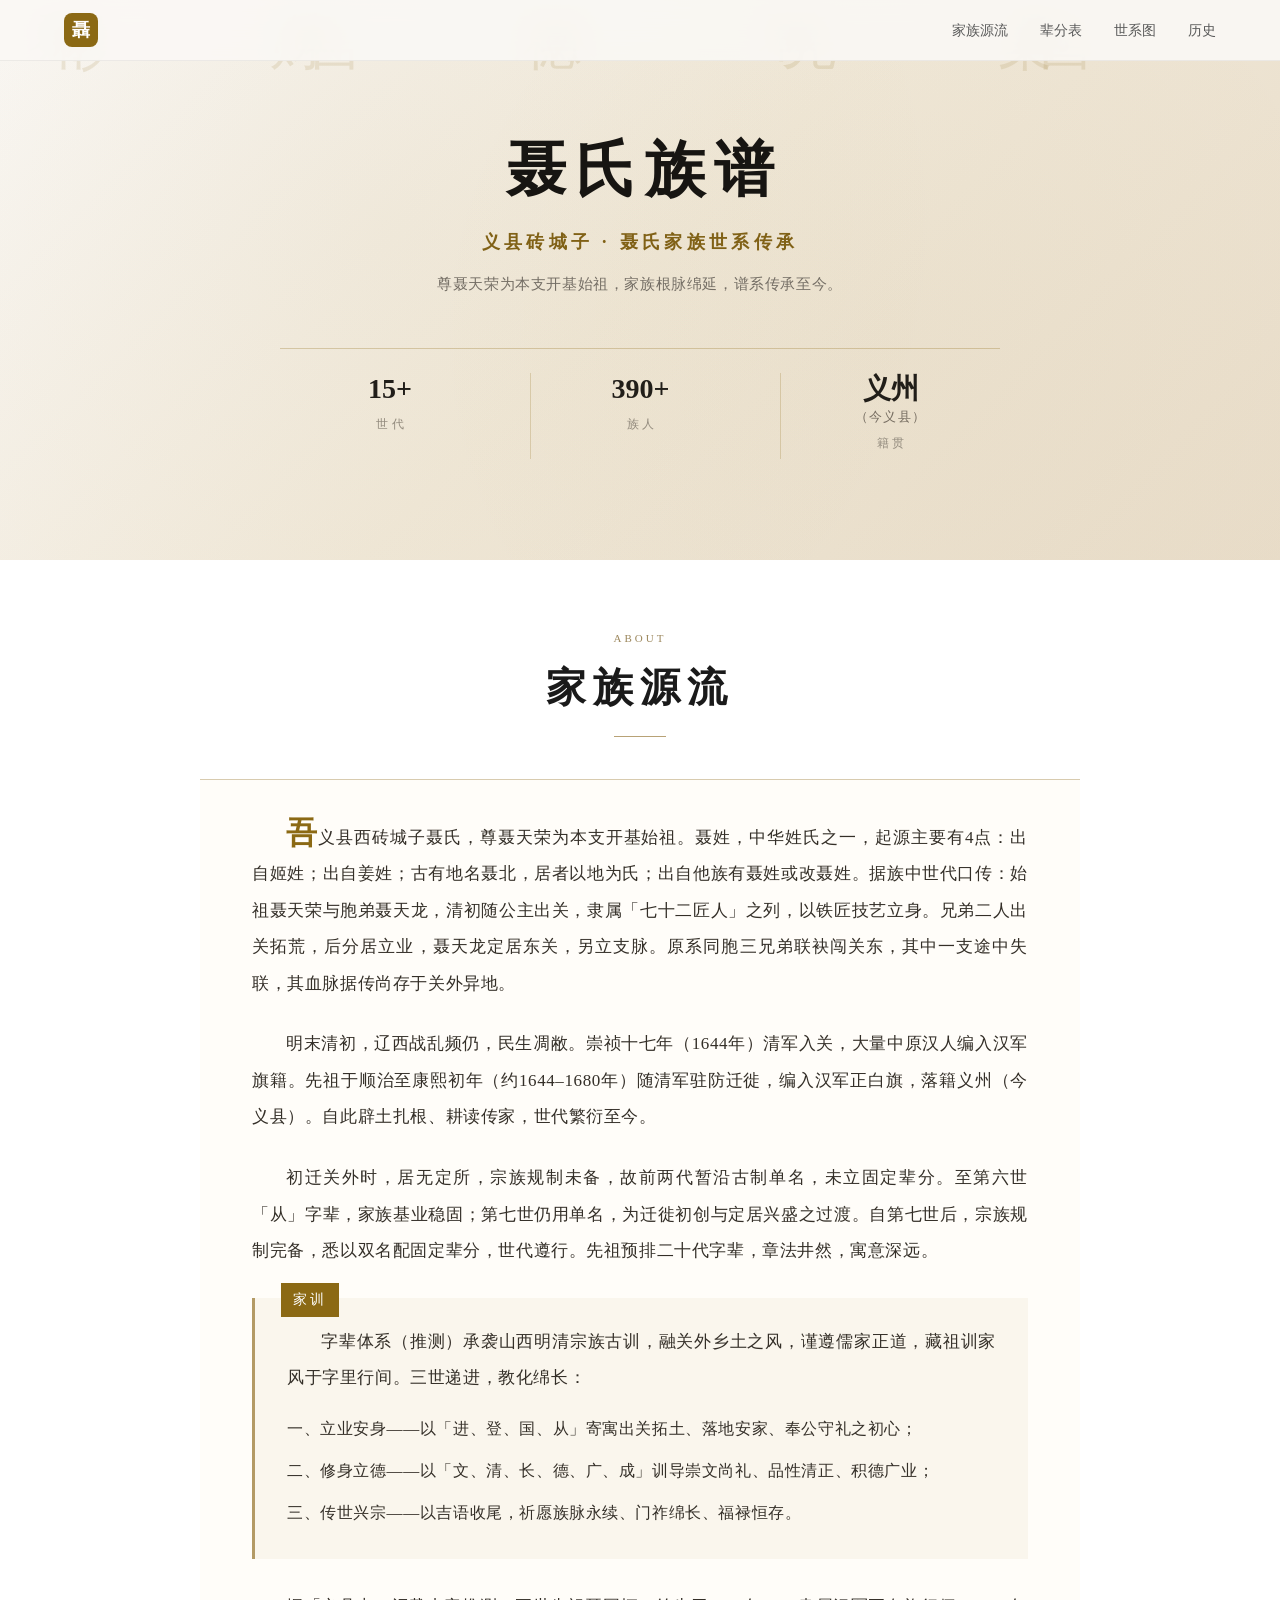
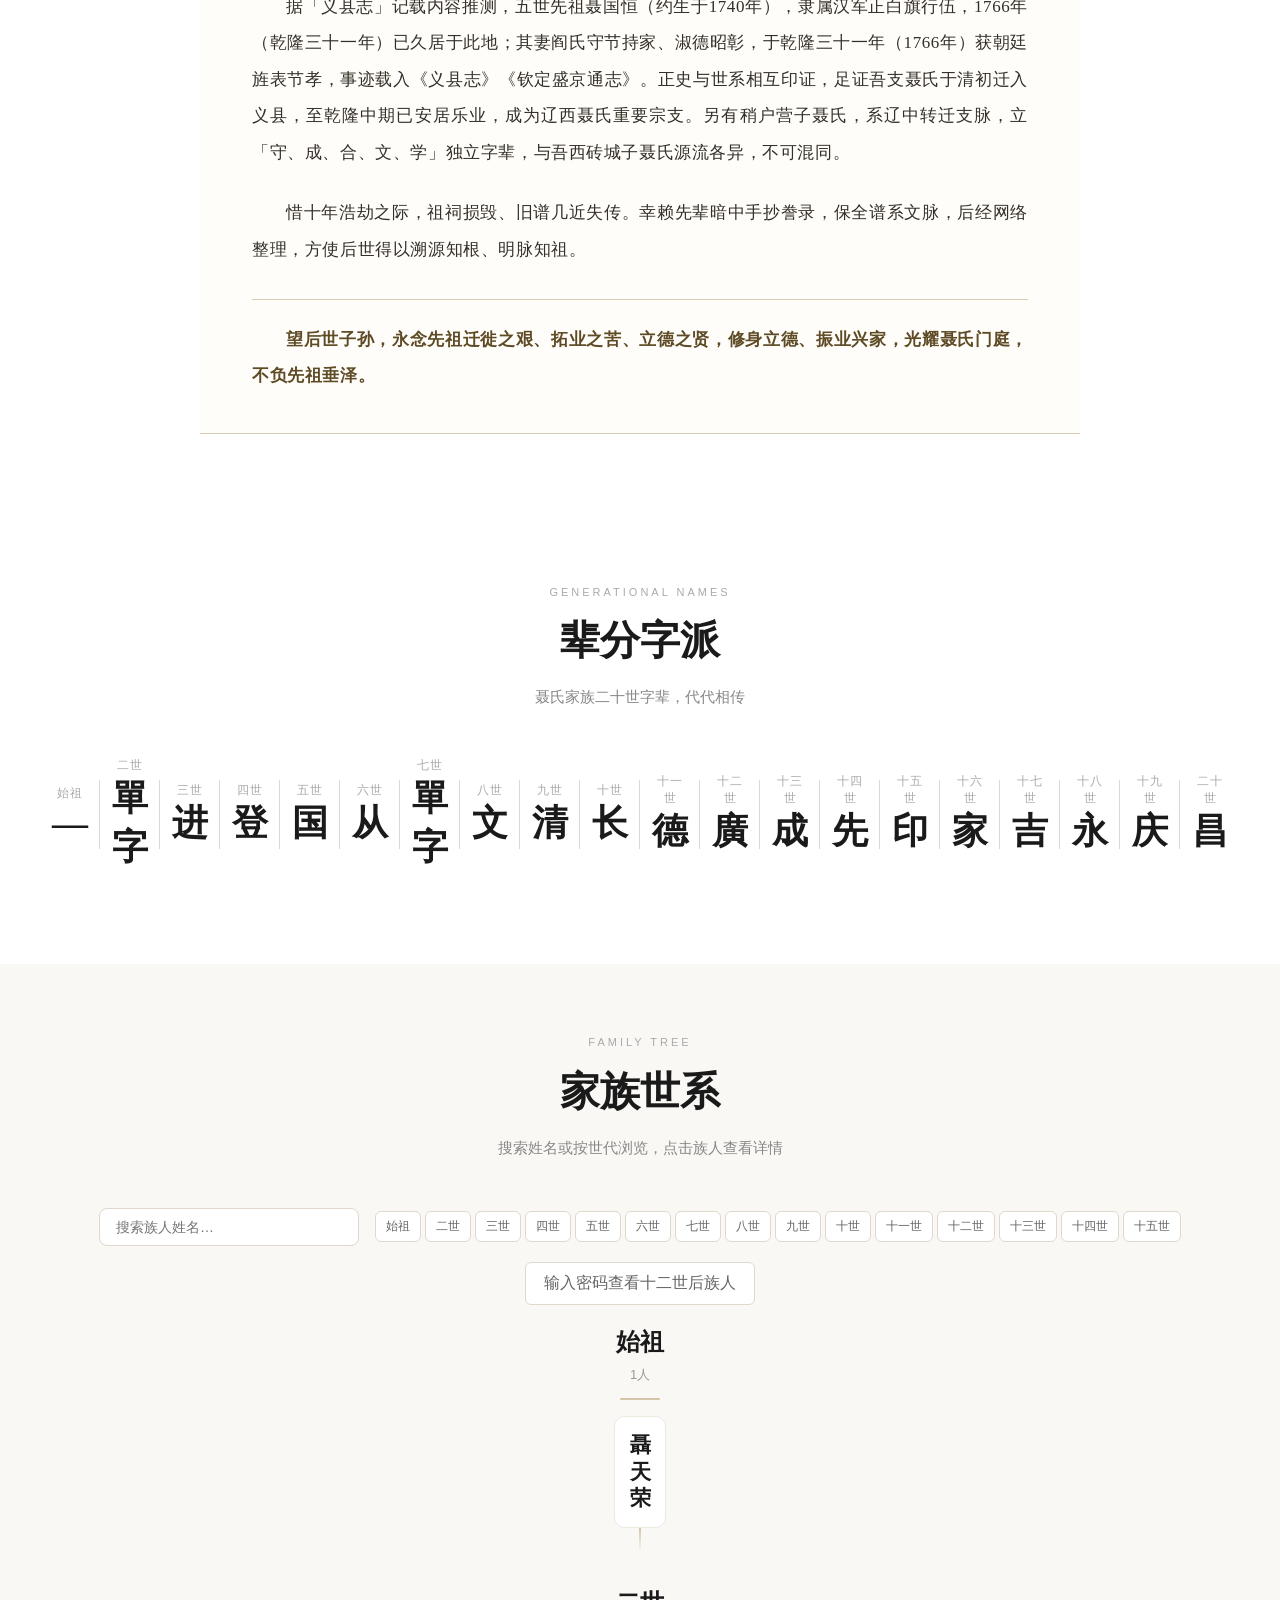
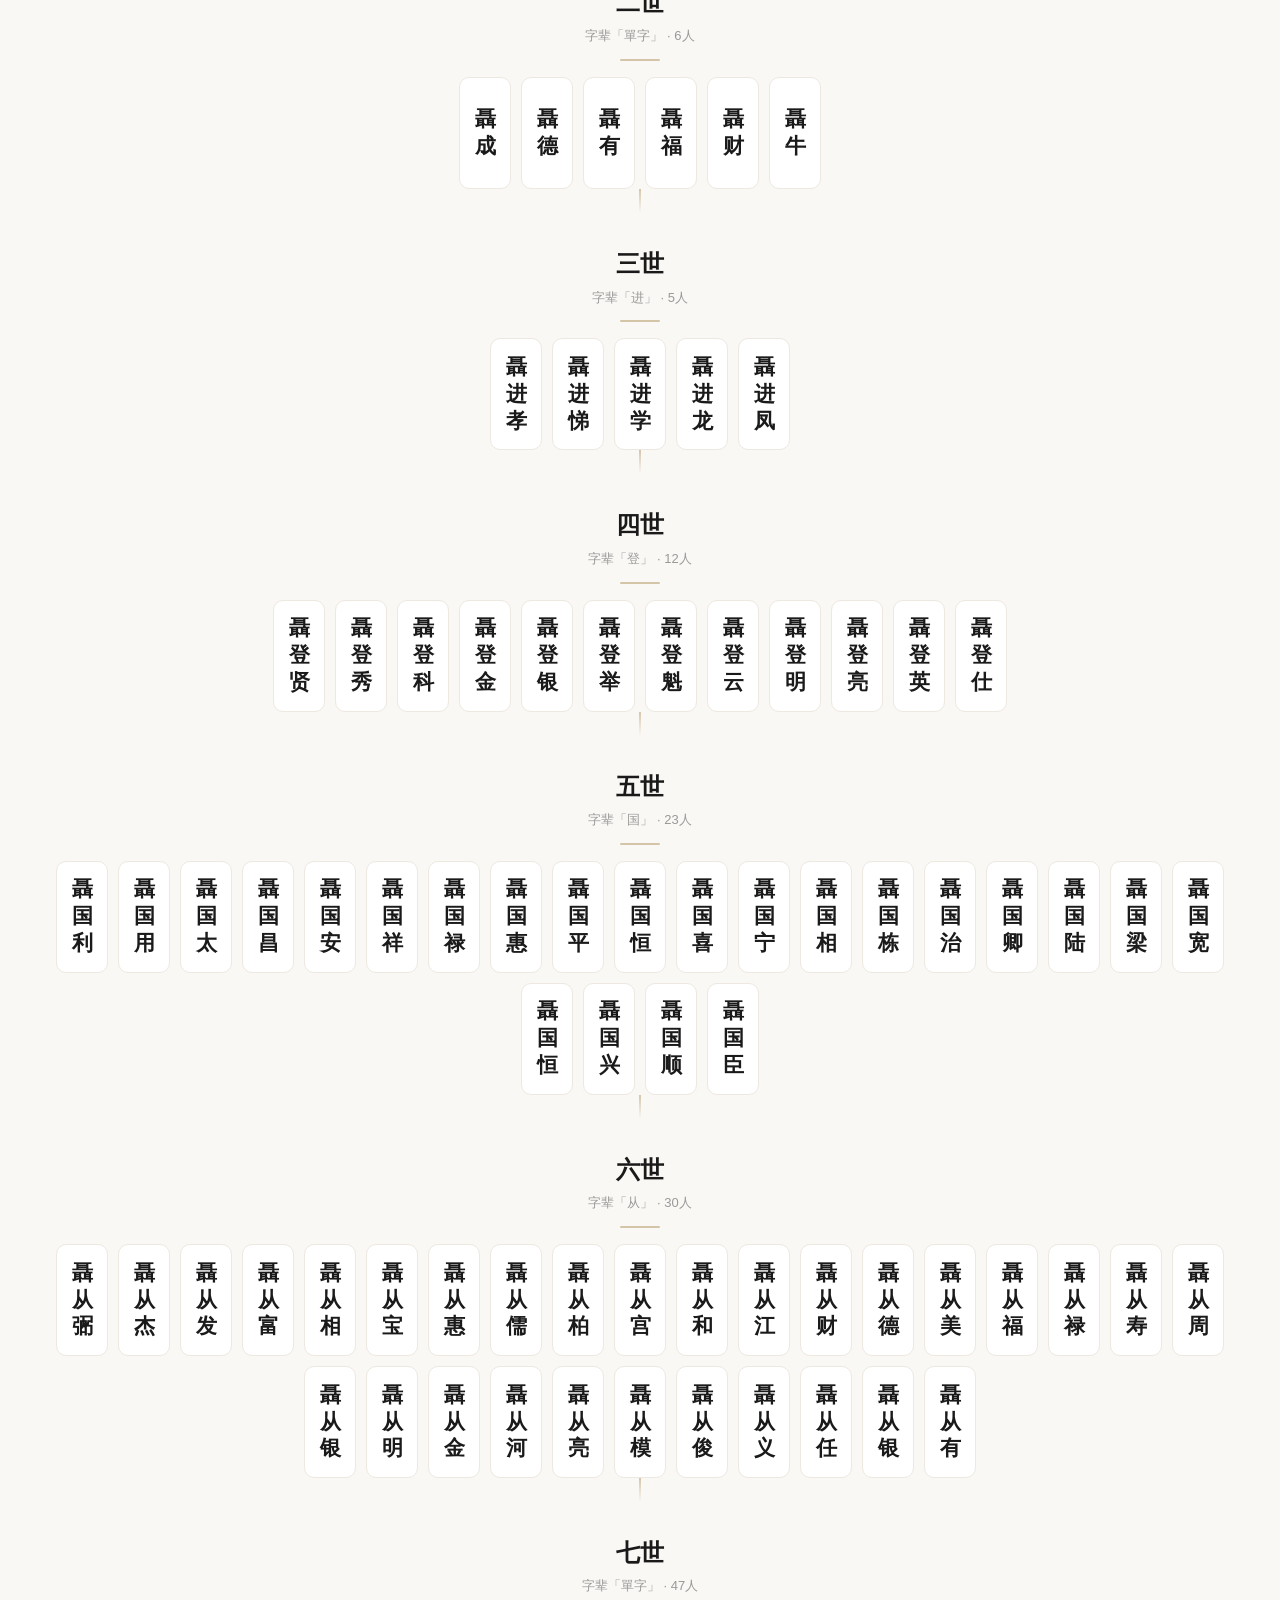
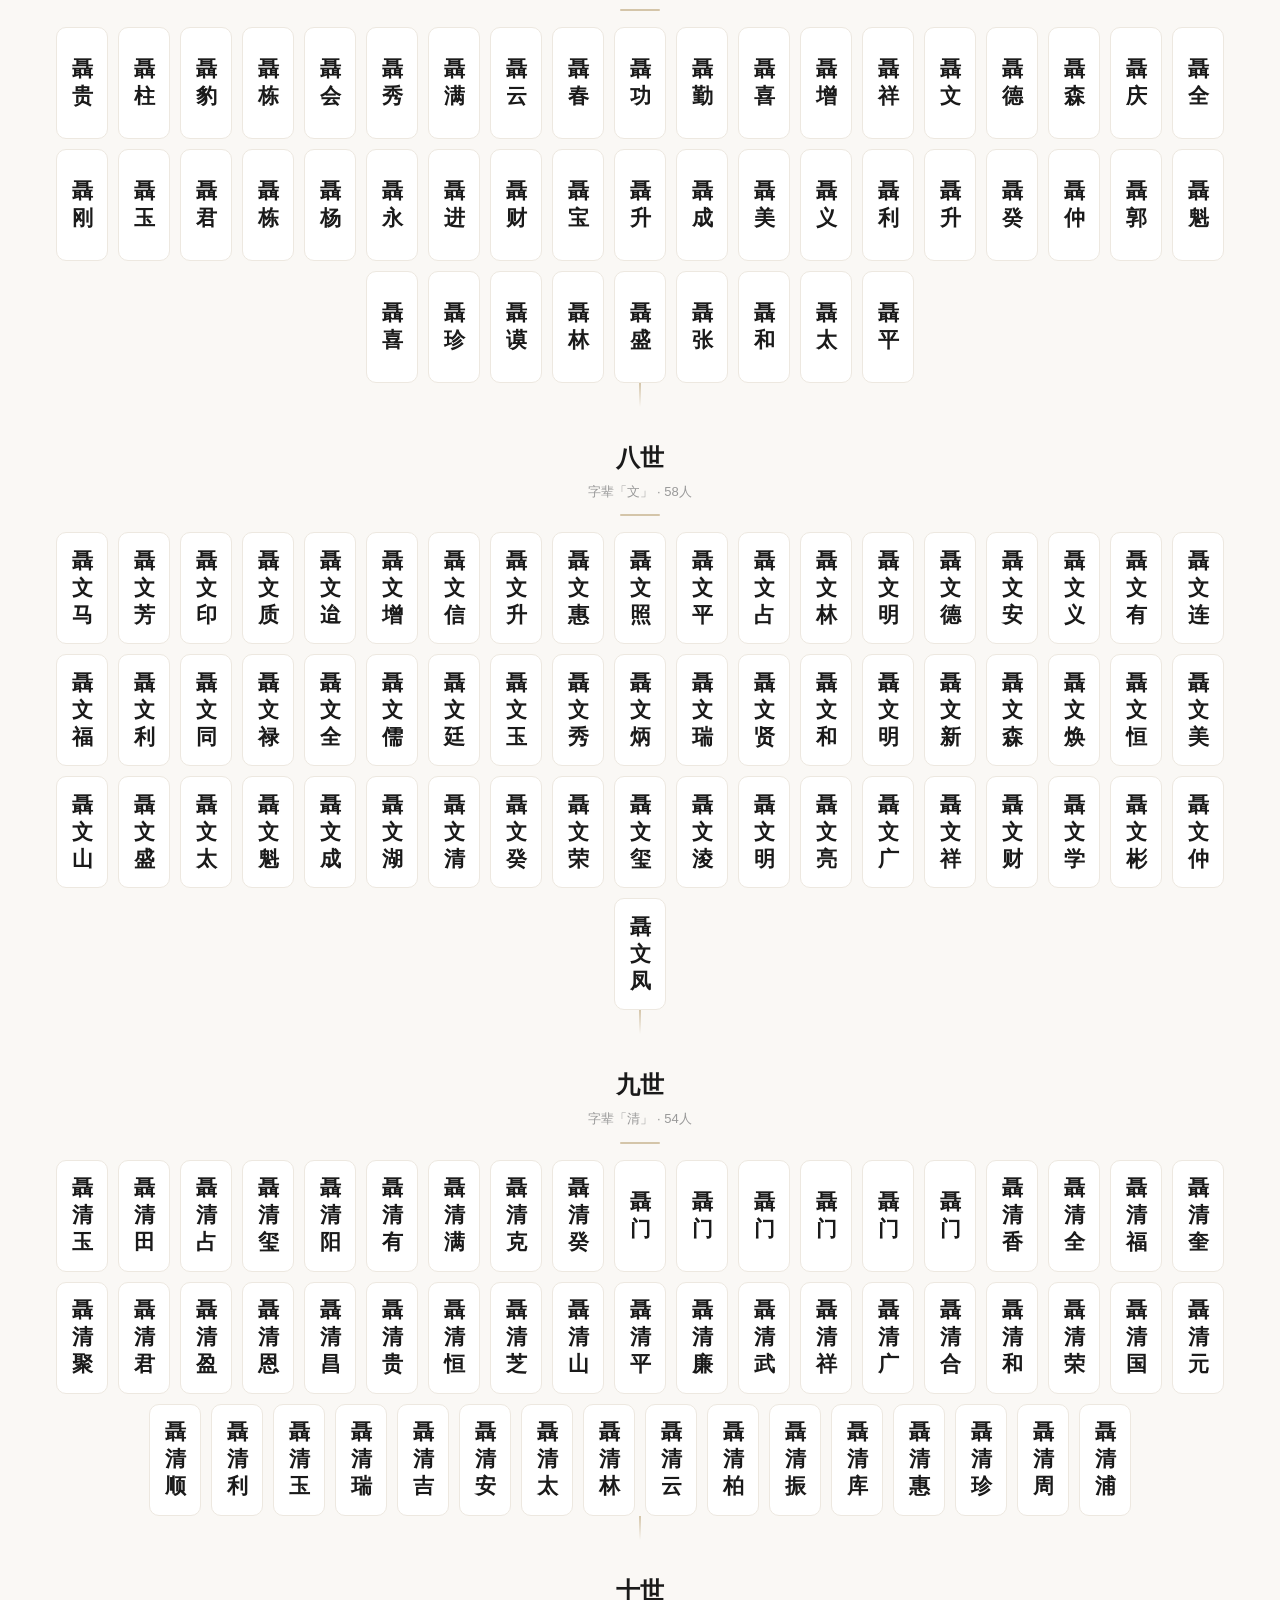
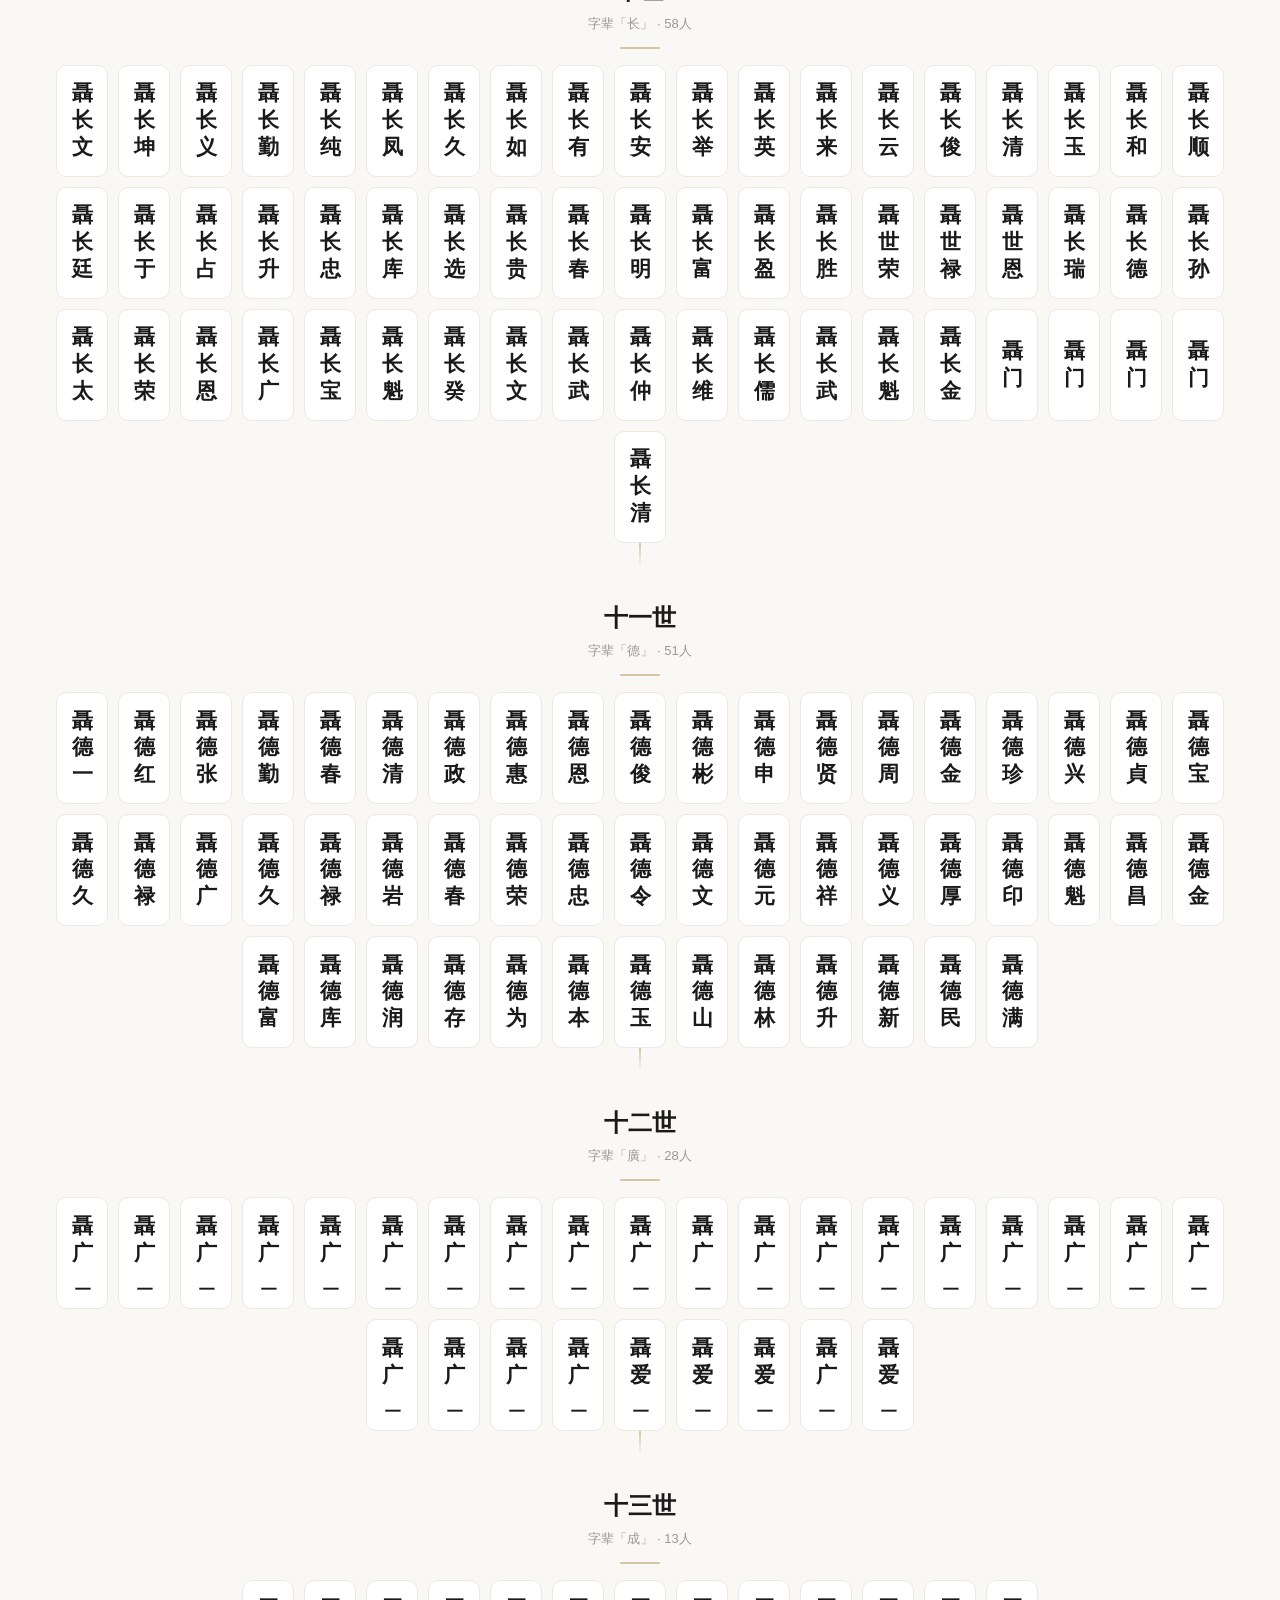
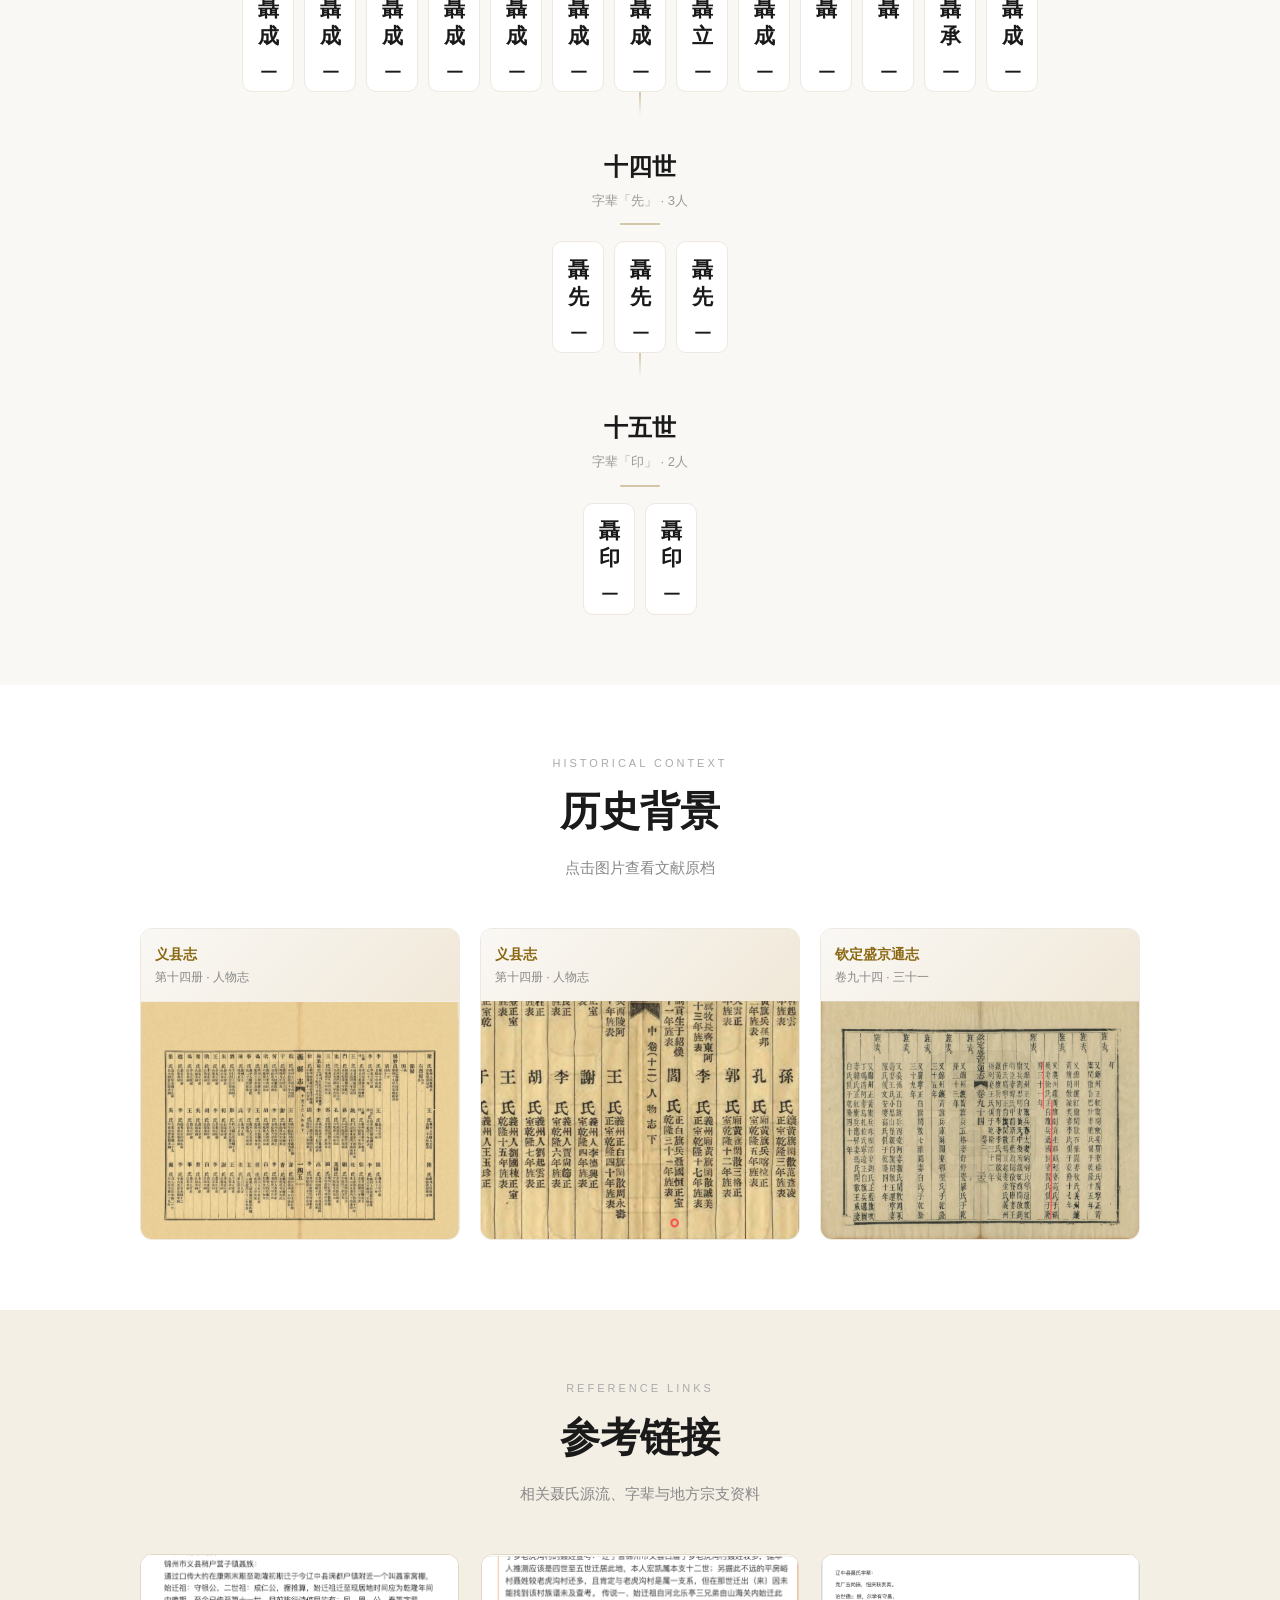
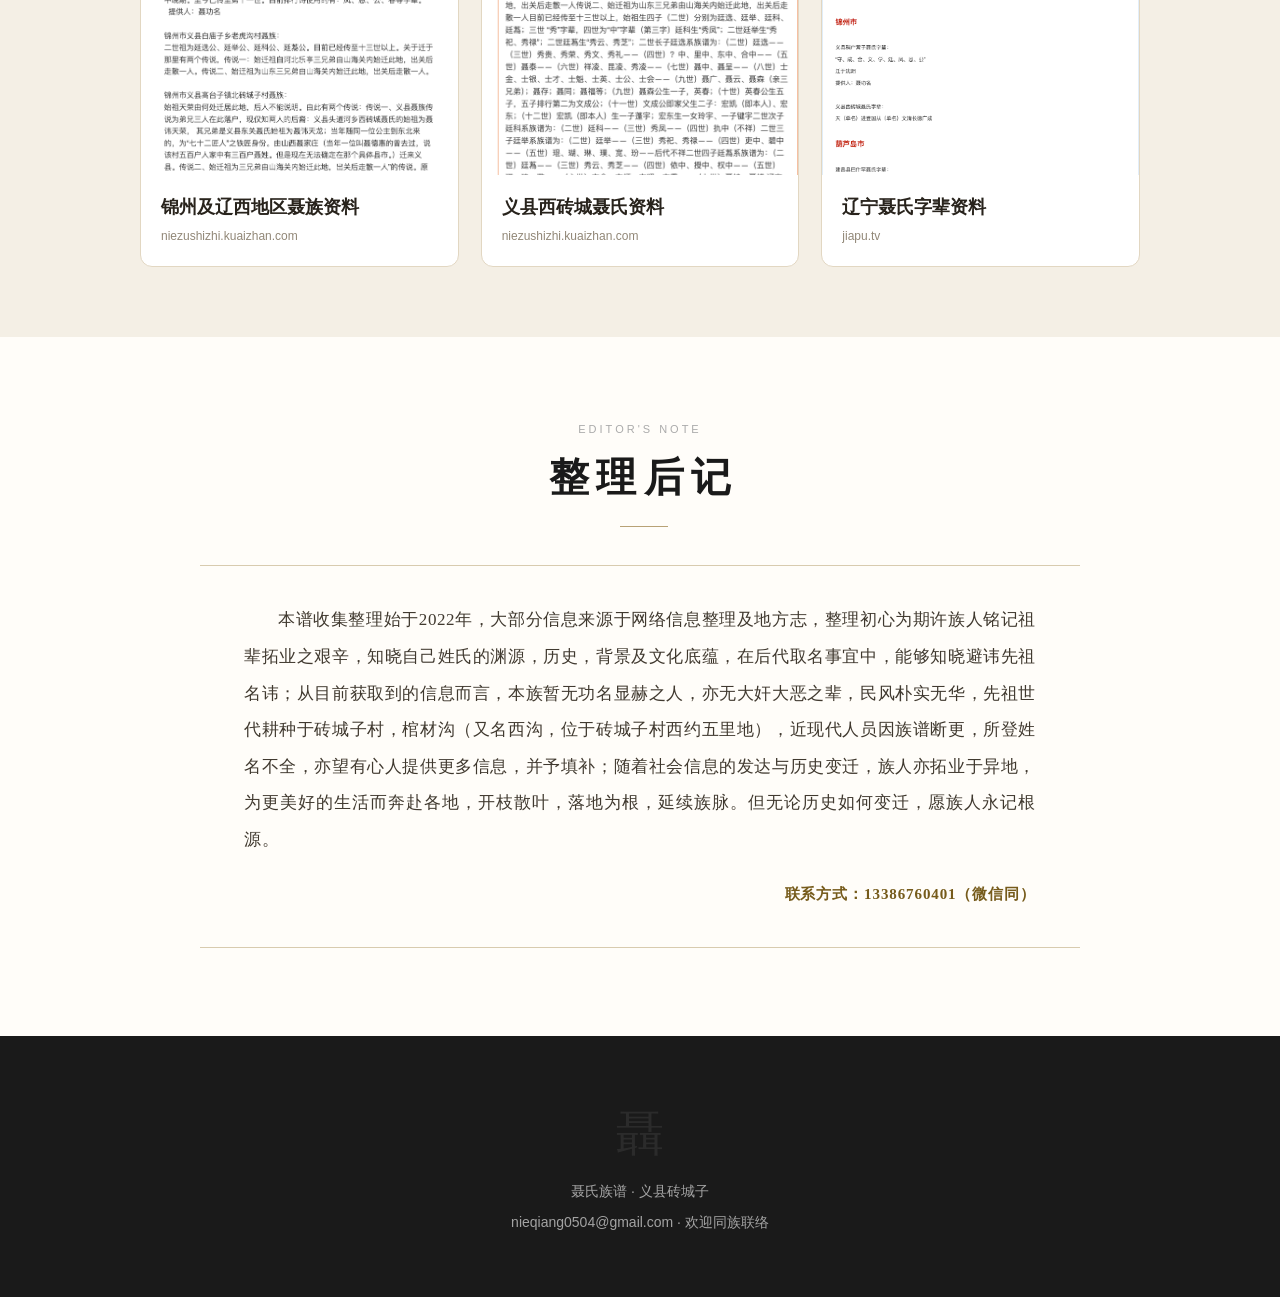
==== commit ed65e13c: "add closing editorial note" ====
--- a/index.html
+++ b/index.html
@@ -5,7 +5,7 @@
   <meta name="viewport" content="width=device-width, initial-scale=1.0">
   <meta name="description" content="义县砖城子聂氏家族世系与历史资料">
   <title>聂氏族谱 · 义县砖城子</title>
-  <link rel="stylesheet" href="style.css?v=20260711-6">
+  <link rel="stylesheet" href="style.css?v=20260711-7">
 </head>
 <body>
   <nav id="nav">
@@ -117,6 +117,14 @@
     </div>
   </section>
 
+  <section class="editor-note-section" id="editor-note">
+    <div class="editor-note-inner">
+      <div class="section-label">EDITOR'S NOTE</div>
+      <h2>整理后记</h2>
+      <p>本谱收集整理始于2022年，大部分信息来源于网络信息整理及地方志，整理初心为期许族人铭记祖辈拓业之艰辛，知晓自己姓氏的渊源，历史，背景及文化底蕴，在后代取名事宜中，能够知晓避讳先祖名讳；从目前获取到的信息而言，本族暂无功名显赫之人，亦无大奸大恶之辈，民风朴实无华，先祖世代耕种于砖城子村，棺材沟（又名西沟，位于砖城子村西约五里地），近现代人员因族谱断更，所登姓名不全，亦望有心人提供更多信息，并予填补；随着社会信息的发达与历史变迁，族人亦拓业于异地，为更美好的生活而奔赴各地，开枝散叶，落地为根，延续族脉。但无论历史如何变迁，愿族人永记根源。<span class="editor-contact">联系方式：13386760401（微信同）</span></p>
+    </div>
+  </section>
+
   <footer class="footer">
     <div class="footer-mono" aria-hidden="true">聶</div>
     <p>聂氏族谱 · 义县砖城子</p>
--- a/style.css
+++ b/style.css
@@ -273,6 +273,15 @@
 .reference-body small{overflow:hidden;color:#918777;font-size:12px;text-overflow:ellipsis;white-space:nowrap}
 @media(max-width:768px){.beifen-track{grid-template-columns:repeat(auto-fit,minmax(60px,1fr))}.reference-grid{grid-template-columns:1fr;max-width:520px}.reference-card{display:grid;grid-template-columns:120px minmax(0,1fr)}.reference-card img{height:128px}.reference-body{justify-content:center}}
 
+/* Closing editorial note */
+.editor-note-section{background:#FFFDF9;padding:84px 24px 88px}
+.editor-note-inner{max-width:880px;margin:0 auto;text-align:center}
+.editor-note-inner h2{position:relative;margin-bottom:38px;font-family:"STKaiti","KaiTi","楷体",serif;font-weight:600;letter-spacing:.18em;padding-left:.18em}
+.editor-note-inner h2::after{content:"";display:block;width:48px;height:1px;margin:16px auto 0;background:#B8A276}
+.editor-note-inner p{padding:36px 44px;border-top:1px solid #D8CBAF;border-bottom:1px solid #D8CBAF;color:#40392F;font-family:"FangSong","STFangsong","仿宋",serif;font-size:17px;line-height:2.15;letter-spacing:.035em;text-align:justify;text-justify:inter-ideograph;text-indent:2em}
+.editor-contact{display:block;margin-top:20px;color:#765B1B;font-family:"Songti SC","STSong","SimSun","宋体",serif;font-size:15px;font-weight:600;letter-spacing:.06em;text-align:right;text-indent:0}
+@media(max-width:768px){.editor-note-section{padding:64px 18px 68px}.editor-note-inner h2{margin-bottom:30px}.editor-note-inner p{padding:28px 20px;font-size:15px;line-height:2}.editor-contact{font-size:14px;text-align:left}}
+
 /* Larger generation navigation below the family-tree heading. */
 .tree-controls .gen-jump{gap:4px}
 .tree-controls .gen-jump .gen-btn{padding:6px 10px;font-size:12px;border-radius:6px}
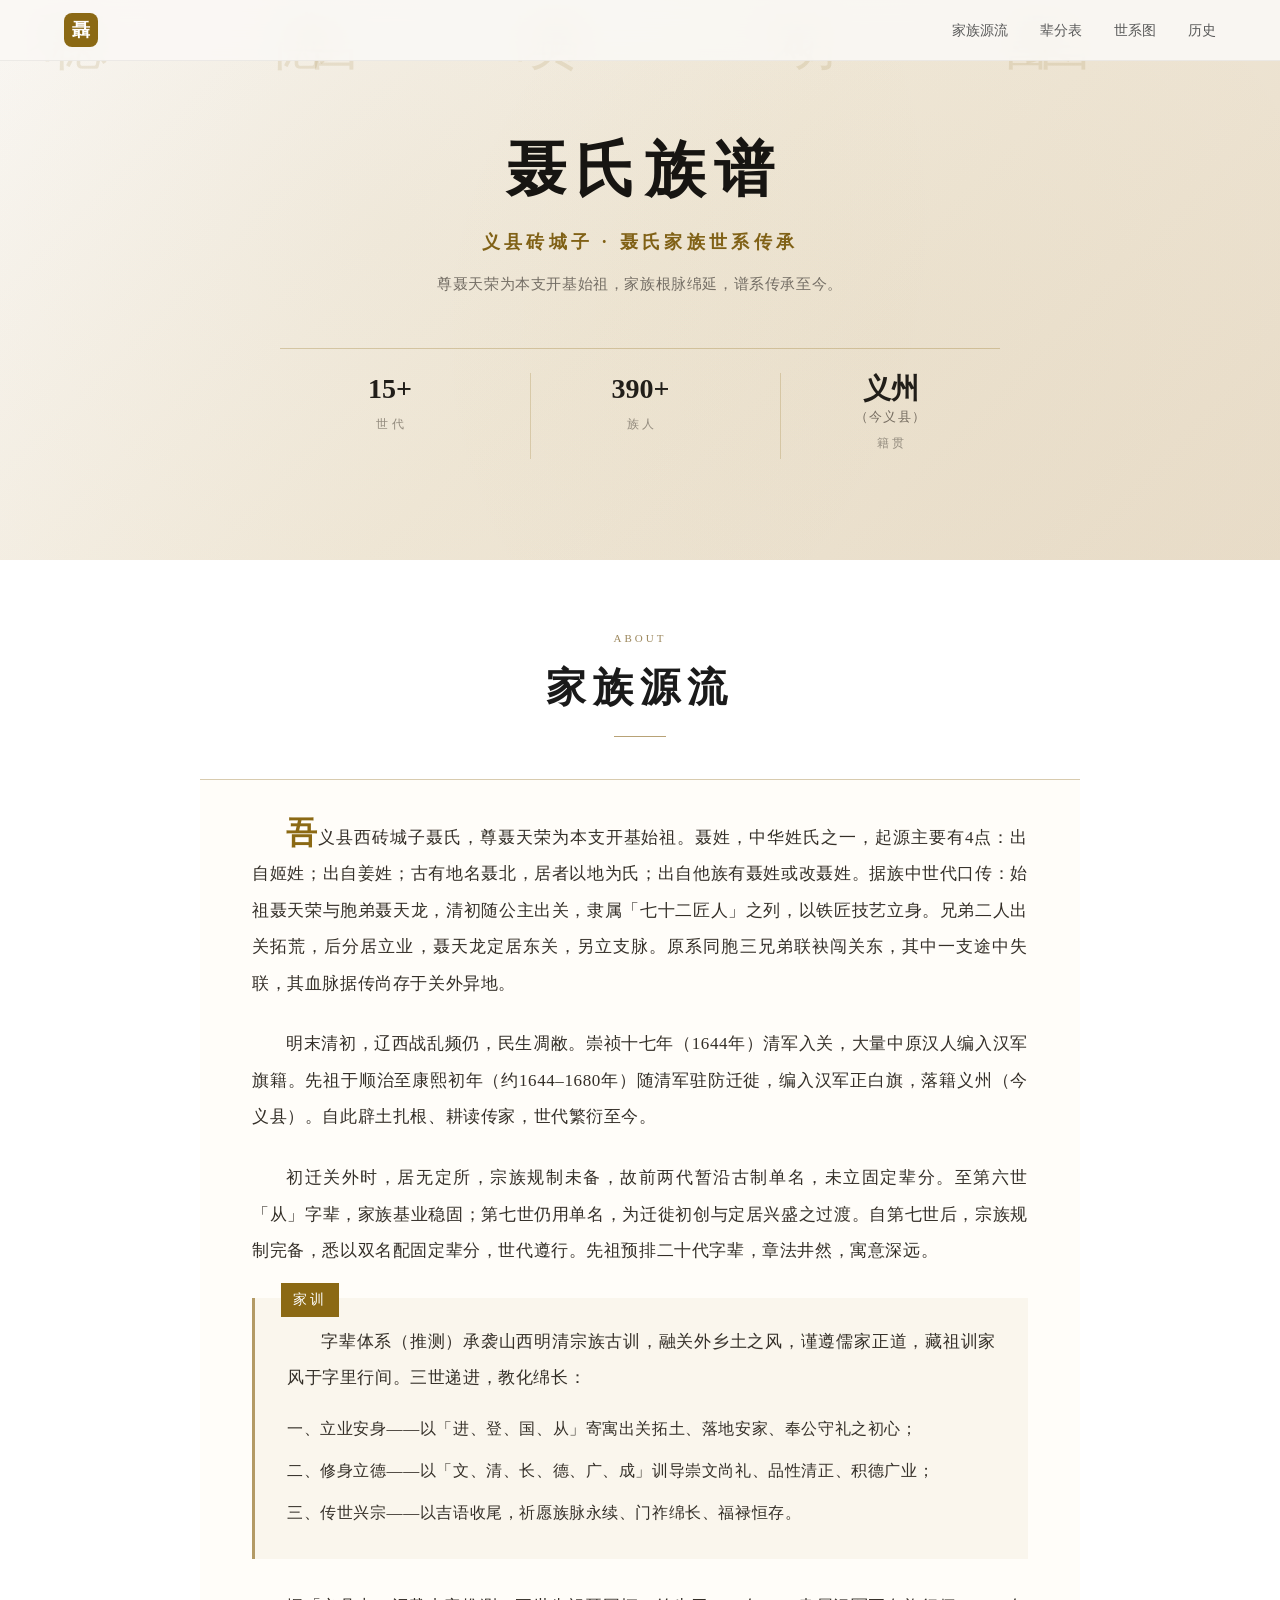
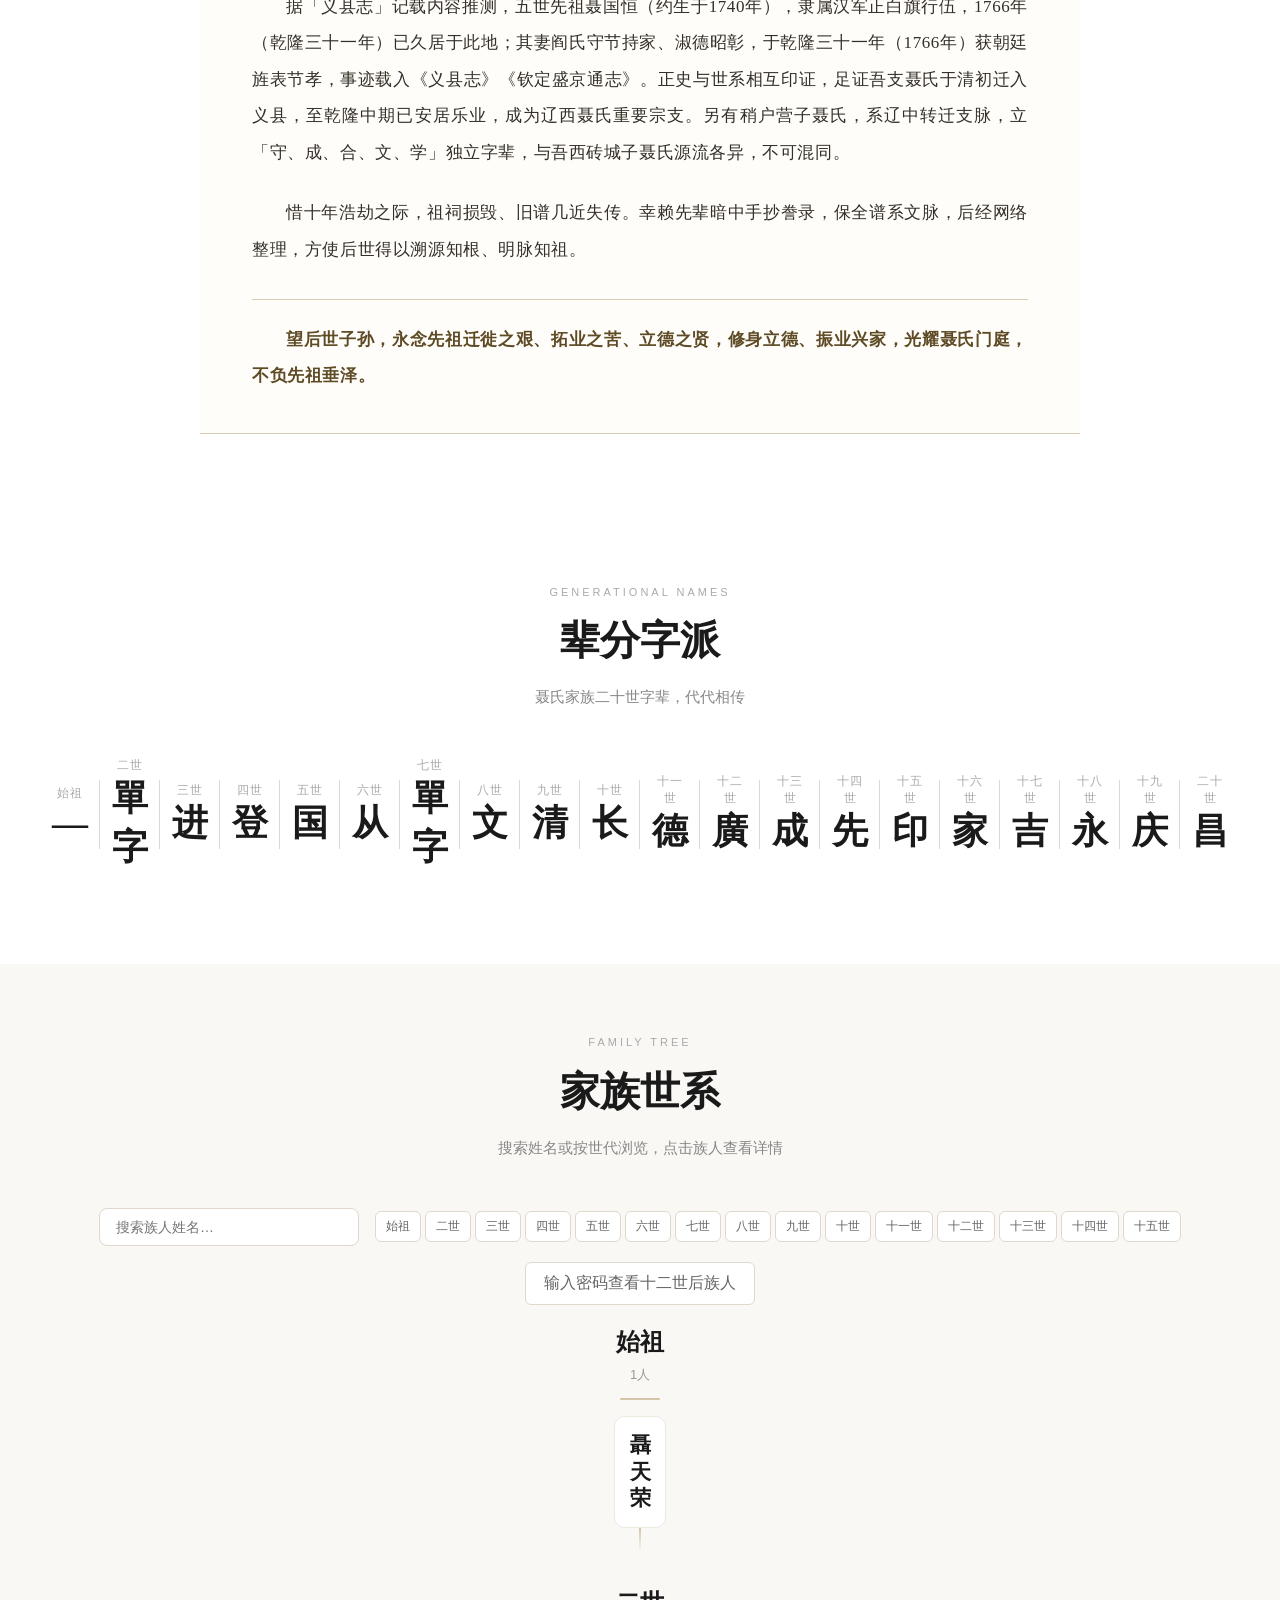
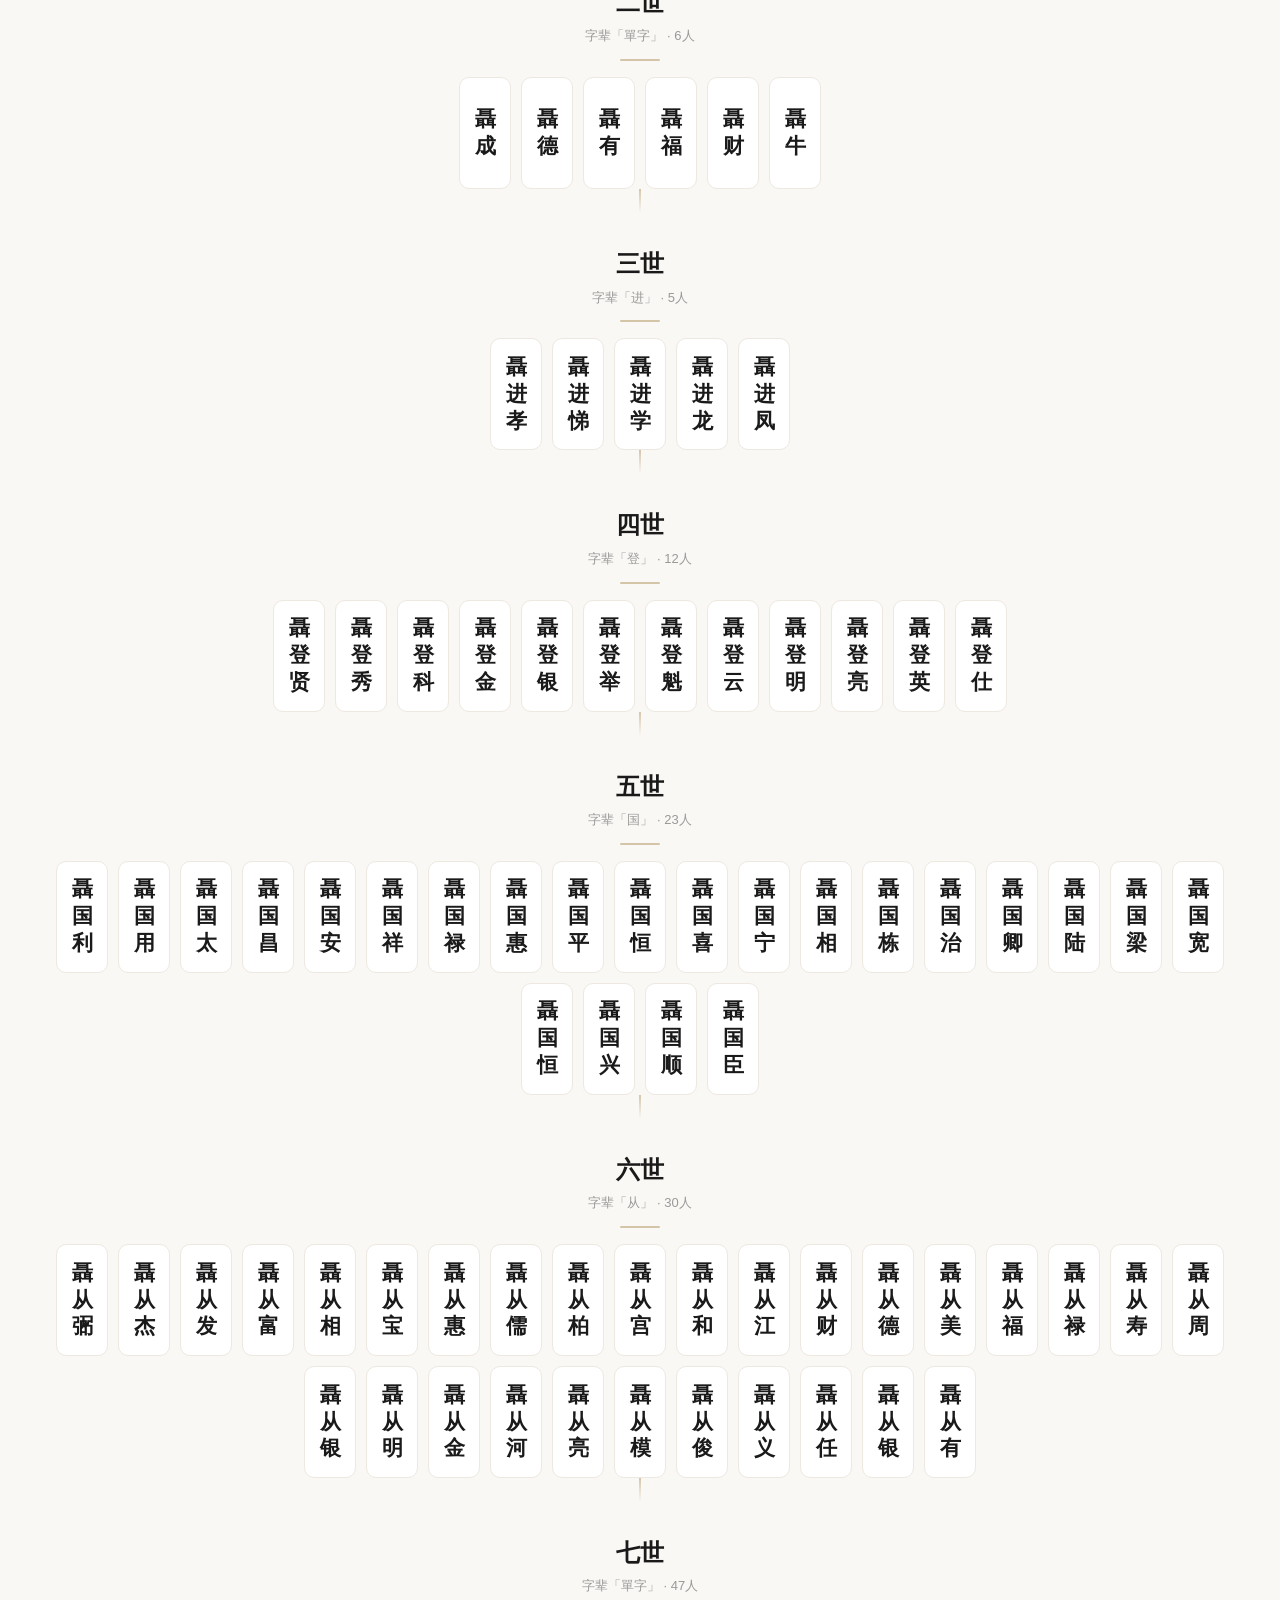
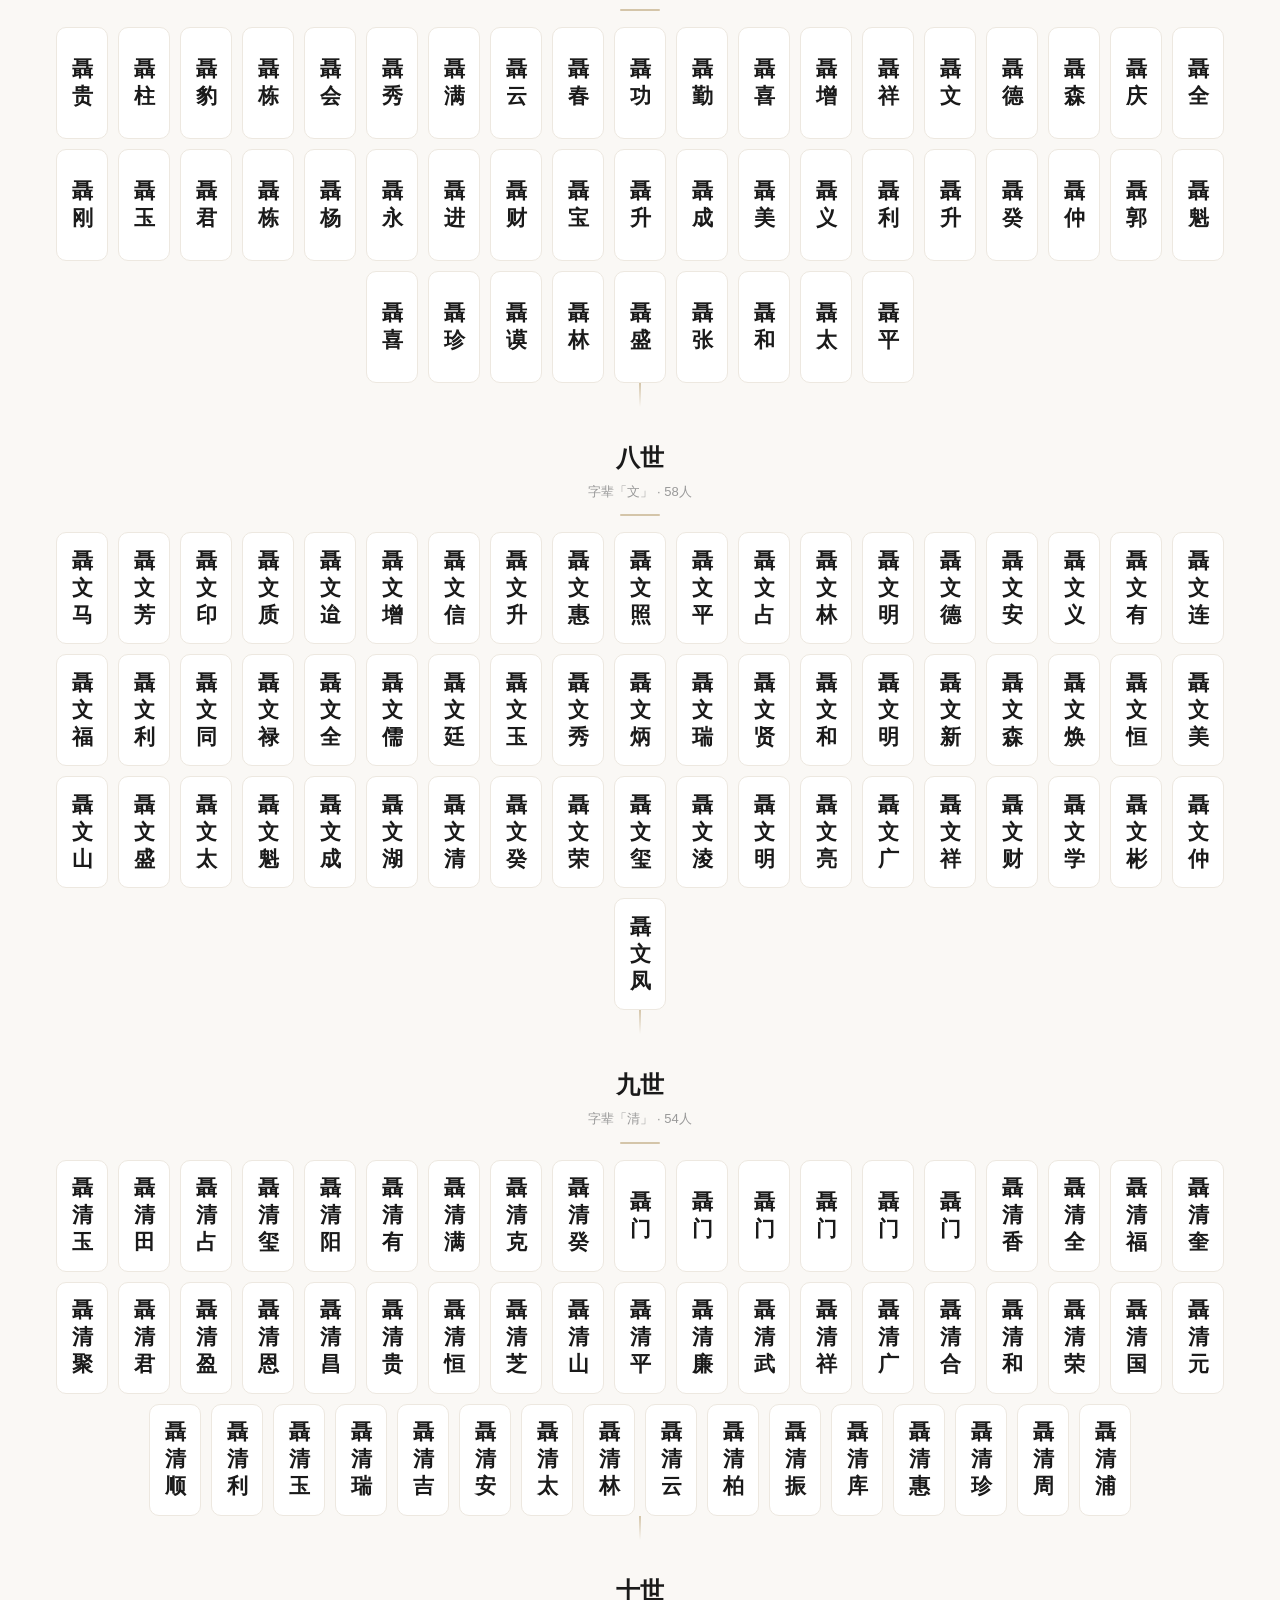
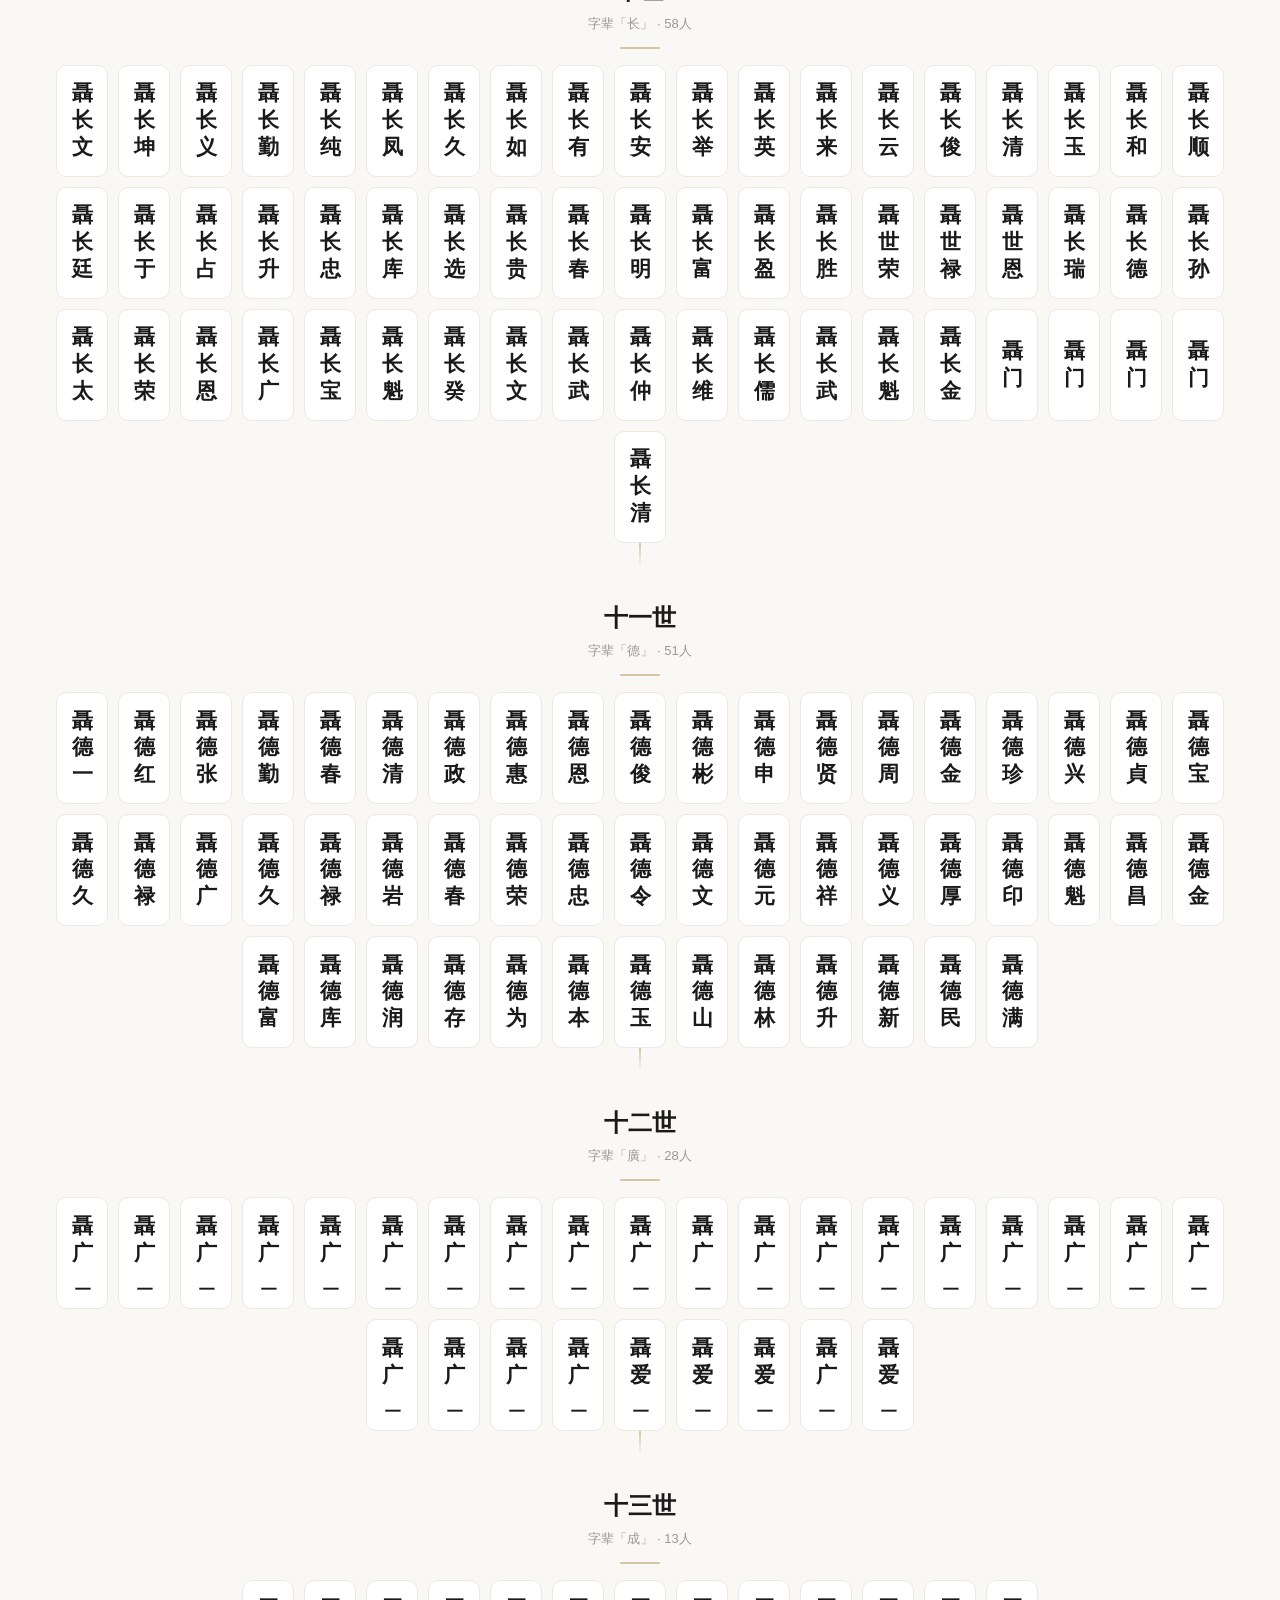
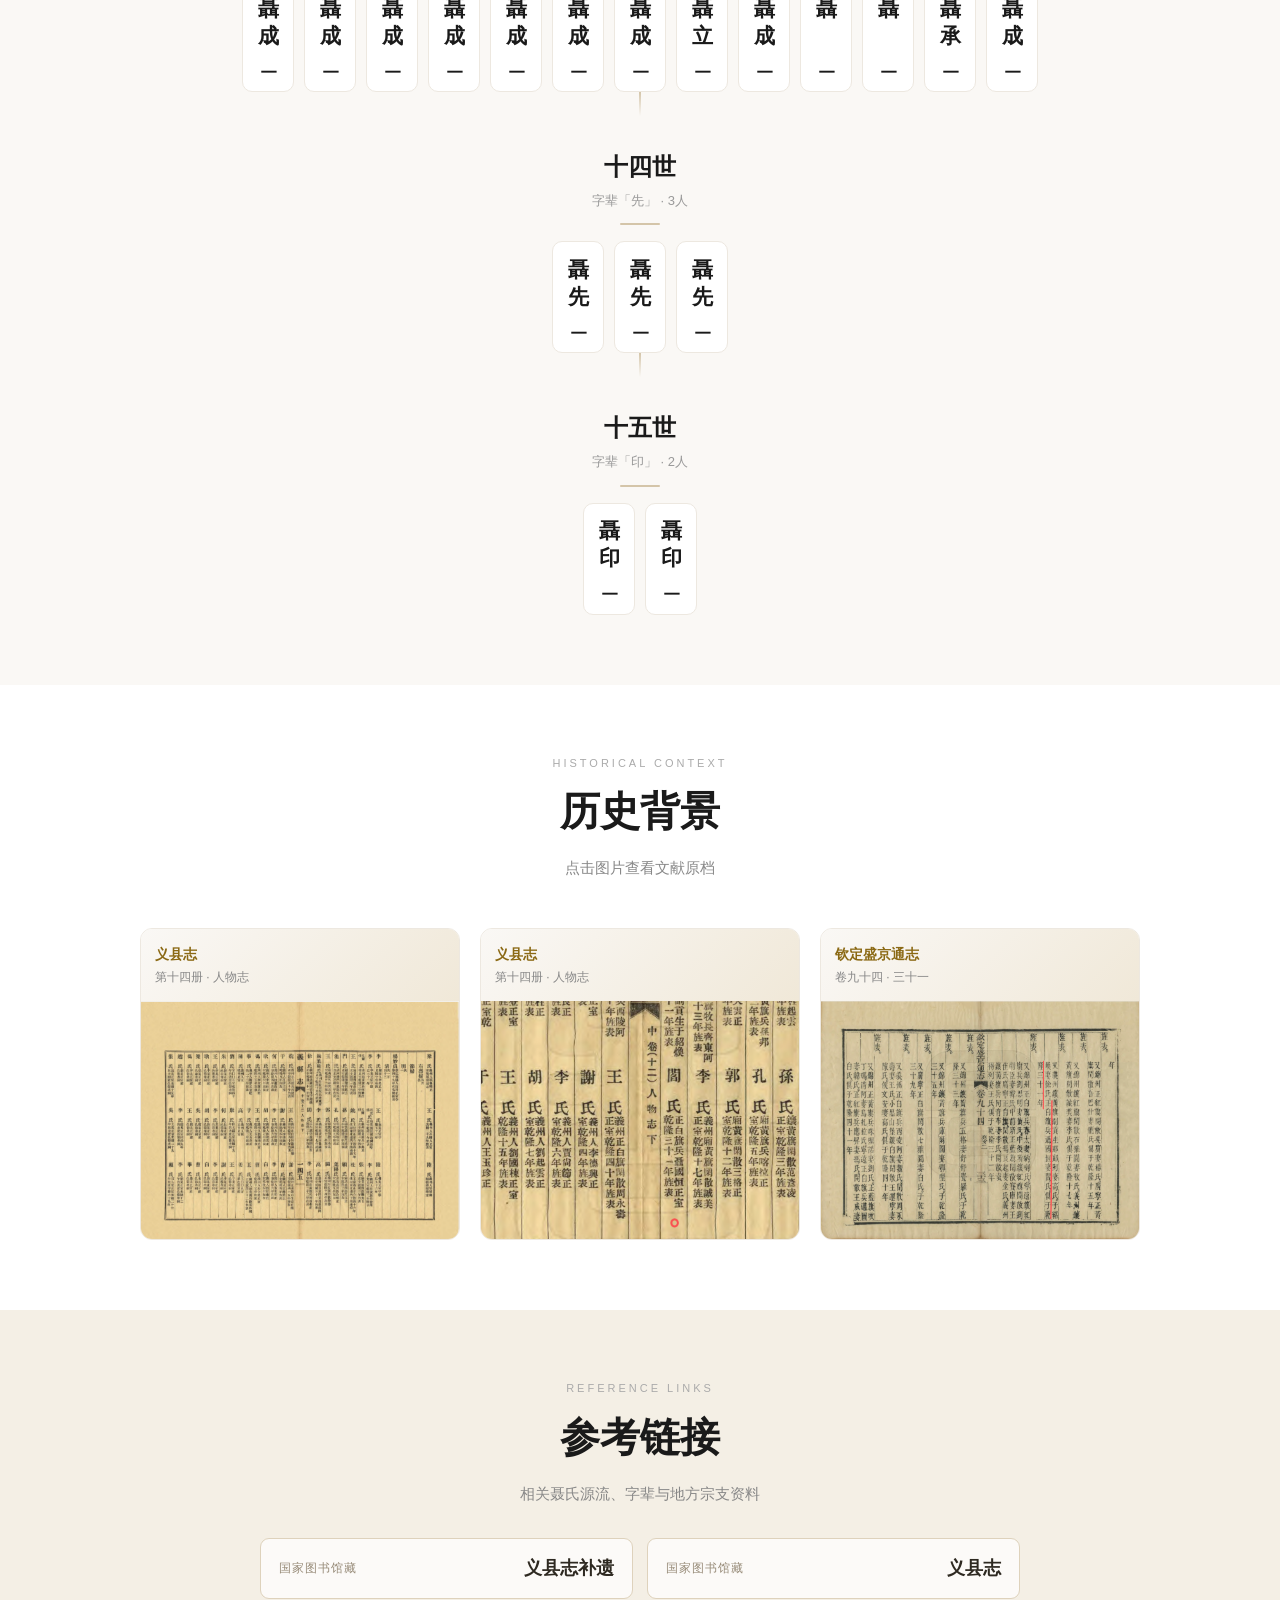
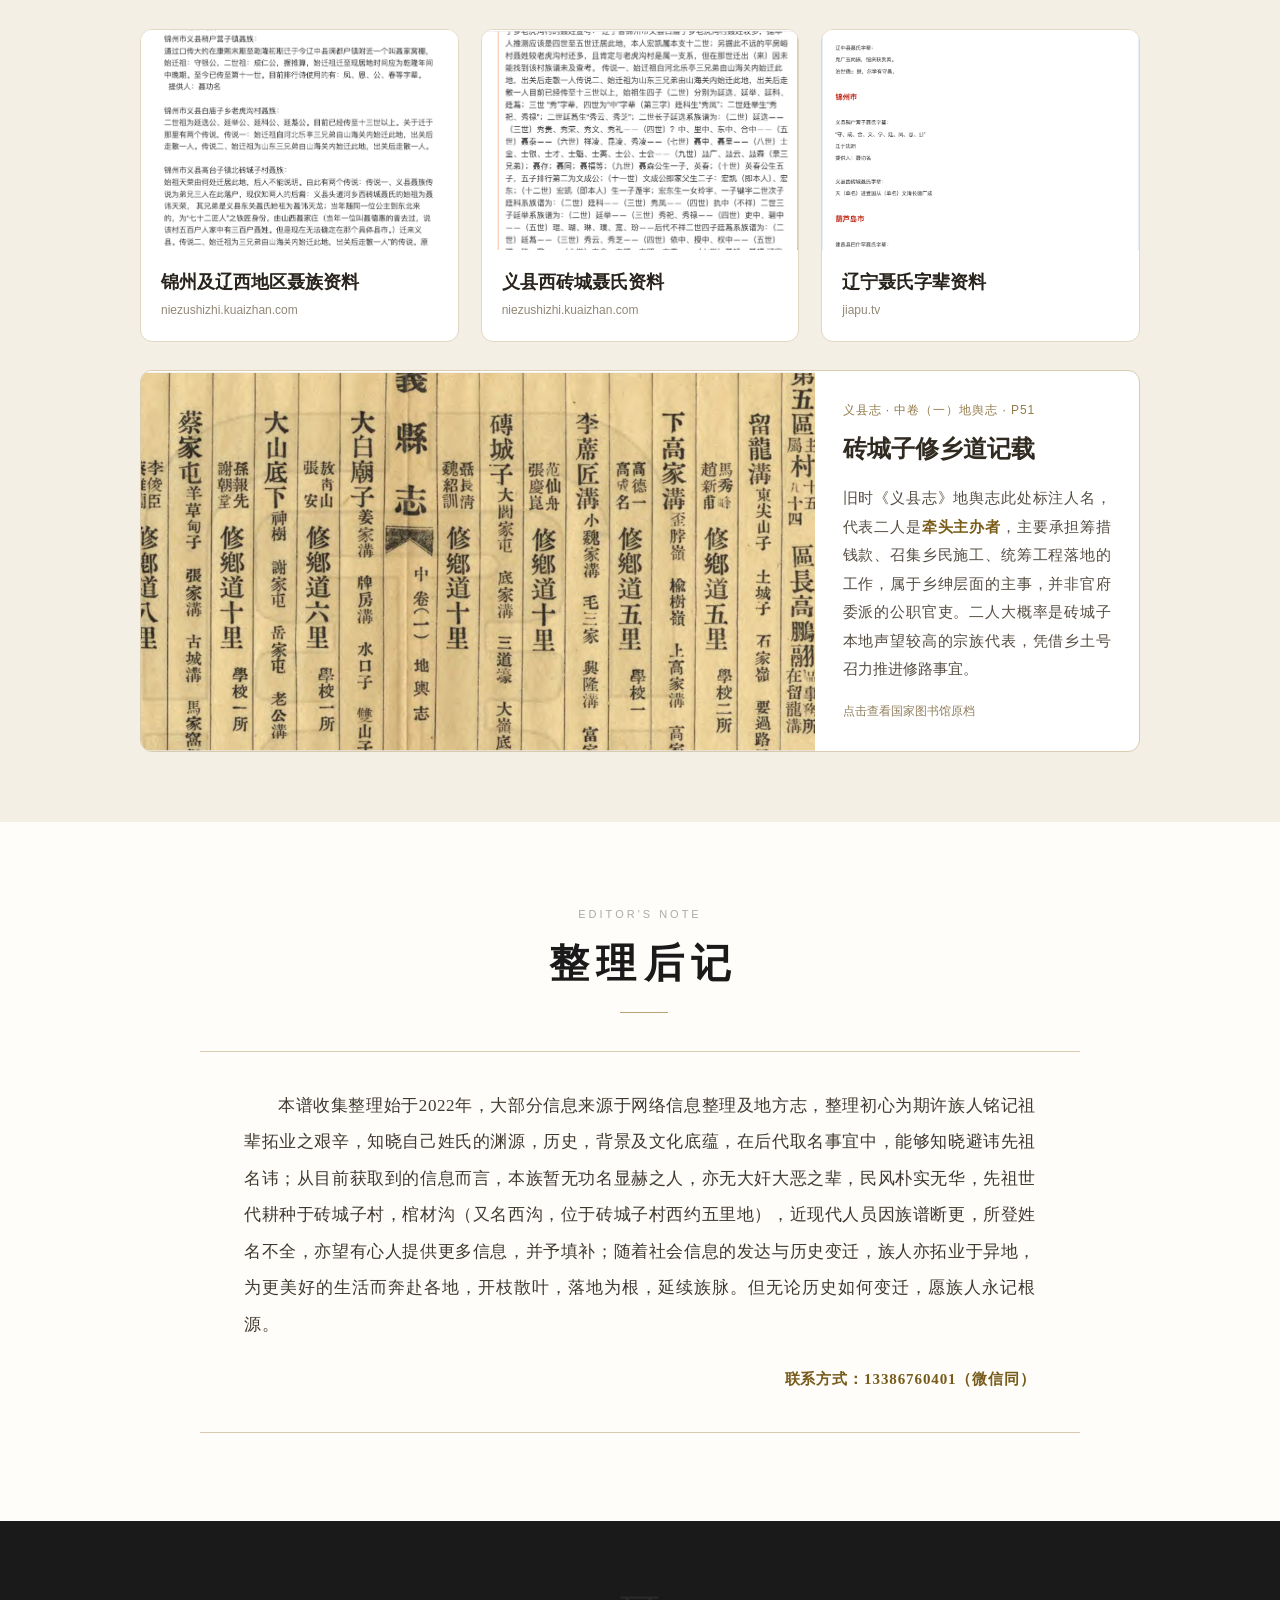
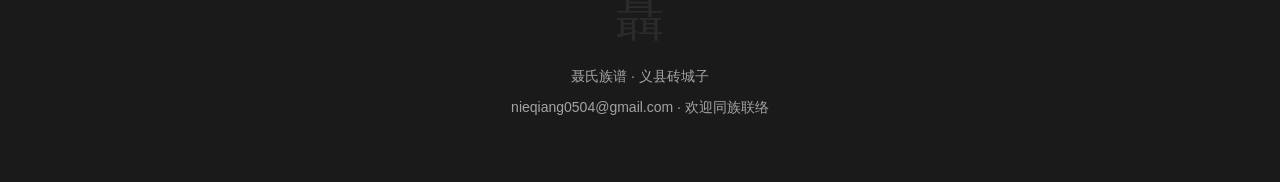
==== commit 6ef0e099: "expand historical reference materials" ====
--- a/index.html
+++ b/index.html
@@ -5,7 +5,7 @@
   <meta name="viewport" content="width=device-width, initial-scale=1.0">
   <meta name="description" content="义县砖城子聂氏家族世系与历史资料">
   <title>聂氏族谱 · 义县砖城子</title>
-  <link rel="stylesheet" href="style.css?v=20260711-7">
+  <link rel="stylesheet" href="style.css?v=20260711-8">
 </head>
 <body>
   <nav id="nav">
@@ -101,6 +101,10 @@
     <div class="section-label">REFERENCE LINKS</div>
     <h2>参考链接</h2>
     <p class="section-desc">相关聂氏源流、字辈与地方宗支资料</p>
+    <div class="reference-index">
+      <a href="http://read.nlc.cn/allSearch/searchDetail?searchType=all&amp;showType=1&amp;indexName=data_511&amp;fid=023031404022170" target="_blank" rel="noopener"><span>国家图书馆藏</span><strong>义县志补遗</strong></a>
+      <a href="http://read.nlc.cn/allSearch/searchDetail?searchType=all&amp;showType=1&amp;indexName=data_471&amp;fid=001021111010006" target="_blank" rel="noopener"><span>国家图书馆藏</span><strong>义县志</strong></a>
+    </div>
     <div class="reference-grid">
       <a class="reference-card" href="https://niezushizhi.kuaizhan.com/65/85/p34734839720695" target="_blank" rel="noopener">
         <img src="reference-1.png" alt="锦州及辽西地区聂族资料页面截图">
@@ -115,6 +119,15 @@
         <span class="reference-body"><strong>辽宁聂氏字辈资料</strong><small>jiapu.tv</small></span>
       </a>
     </div>
+    <a class="reference-feature" href="http://read.nlc.cn/OutOpenBook/OpenTwoObjectBook?aid=403&amp;bid=103655.0&amp;cid=109610" target="_blank" rel="noopener">
+      <img src="yixian-gazetteer-geography-p51.png" alt="义县志中卷一地舆志第五区砖城子修乡道记载">
+      <span class="reference-feature-copy">
+        <span class="reference-feature-meta">义县志 · 中卷（一）地舆志 · P51</span>
+        <strong>砖城子修乡道记载</strong>
+        <span>旧时《义县志》地舆志此处标注人名，代表二人是<strong>牵头主办者</strong>，主要承担筹措钱款、召集乡民施工、统筹工程落地的工作，属于乡绅层面的主事，并非官府委派的公职官吏。二人大概率是砖城子本地声望较高的宗族代表，凭借乡土号召力推进修路事宜。</span>
+        <small>点击查看国家图书馆原档</small>
+      </span>
+    </a>
   </section>
 
   <section class="editor-note-section" id="editor-note">
--- a/style.css
+++ b/style.css
@@ -265,13 +265,27 @@
 /* External reference cards */
 .references-section{background:#F4EFE5;text-align:center}
 .reference-grid{display:grid;grid-template-columns:repeat(3,minmax(0,1fr));gap:22px;max-width:1000px;margin:0 auto}
+.reference-index{display:grid;grid-template-columns:repeat(2,minmax(0,1fr));gap:14px;max-width:760px;margin:-16px auto 30px}
+.reference-index a{display:flex;align-items:center;justify-content:space-between;padding:15px 18px;background:rgba(255,255,255,.72);border:1px solid #DED2BC;border-radius:9px;color:#2E2921;text-decoration:none;transition:border-color .2s,background .2s}
+.reference-index a:hover{background:#fff;border-color:#B9A375}
+.reference-index span{color:#978B78;font-size:12px;letter-spacing:.08em}
+.reference-index strong{font-family:"STKaiti","KaiTi","楷体",serif;font-size:18px;font-weight:600}
 .reference-card{display:flex;min-width:0;overflow:hidden;flex-direction:column;background:#fff;border:1px solid #E2D7C2;border-radius:12px;color:#28231C;text-align:left;text-decoration:none;transition:transform .2s,box-shadow .2s,border-color .2s}
 .reference-card:hover{transform:translateY(-3px);border-color:#BDAA80;box-shadow:0 12px 30px rgba(70,55,28,.08)}
 .reference-card img{display:block;width:100%;height:220px;object-fit:cover;object-position:top;background:#F8F5EF}
 .reference-body{display:flex;padding:18px 20px 20px;flex-direction:column;gap:5px}
 .reference-body strong{font-family:"STKaiti","KaiTi","楷体",serif;font-size:18px;font-weight:600}
 .reference-body small{overflow:hidden;color:#918777;font-size:12px;text-overflow:ellipsis;white-space:nowrap}
-@media(max-width:768px){.beifen-track{grid-template-columns:repeat(auto-fit,minmax(60px,1fr))}.reference-grid{grid-template-columns:1fr;max-width:520px}.reference-card{display:grid;grid-template-columns:120px minmax(0,1fr)}.reference-card img{height:128px}.reference-body{justify-content:center}}
+.reference-feature{display:grid;grid-template-columns:minmax(0,1.35fr) minmax(300px,.65fr);overflow:hidden;max-width:1000px;margin:28px auto 0;background:#fff;border:1px solid #D8CBAF;border-radius:12px;color:#302A21;text-align:left;text-decoration:none;transition:border-color .2s,box-shadow .2s}
+.reference-feature:hover{border-color:#B49A61;box-shadow:0 14px 34px rgba(70,55,28,.09)}
+.reference-feature>img{display:block;width:100%;height:100%;min-height:300px;object-fit:cover;object-position:center}
+.reference-feature-copy{display:flex;padding:30px 28px;flex-direction:column;justify-content:center}
+.reference-feature-meta{margin-bottom:10px;color:#927B4A;font-size:12px;letter-spacing:.08em}
+.reference-feature-copy>strong{margin-bottom:16px;font-family:"STKaiti","KaiTi","楷体",serif;font-size:24px;font-weight:600}
+.reference-feature-copy>span:not(.reference-feature-meta){color:#554D41;font-family:"FangSong","STFangsong","仿宋",serif;font-size:15px;line-height:1.9;text-align:justify}
+.reference-feature-copy>span strong{color:#7A5C18;font-weight:700}
+.reference-feature-copy small{margin-top:18px;color:#917F5D;font-size:12px}
+@media(max-width:768px){.beifen-track{grid-template-columns:repeat(auto-fit,minmax(60px,1fr))}.reference-index{grid-template-columns:1fr}.reference-grid{grid-template-columns:1fr;max-width:520px}.reference-card{display:grid;grid-template-columns:120px minmax(0,1fr)}.reference-card img{height:128px}.reference-body{justify-content:center}.reference-feature{grid-template-columns:1fr;max-width:520px}.reference-feature>img{height:auto;min-height:0}.reference-feature-copy{padding:24px 22px}}
 
 /* Closing editorial note */
 .editor-note-section{background:#FFFDF9;padding:84px 24px 88px}
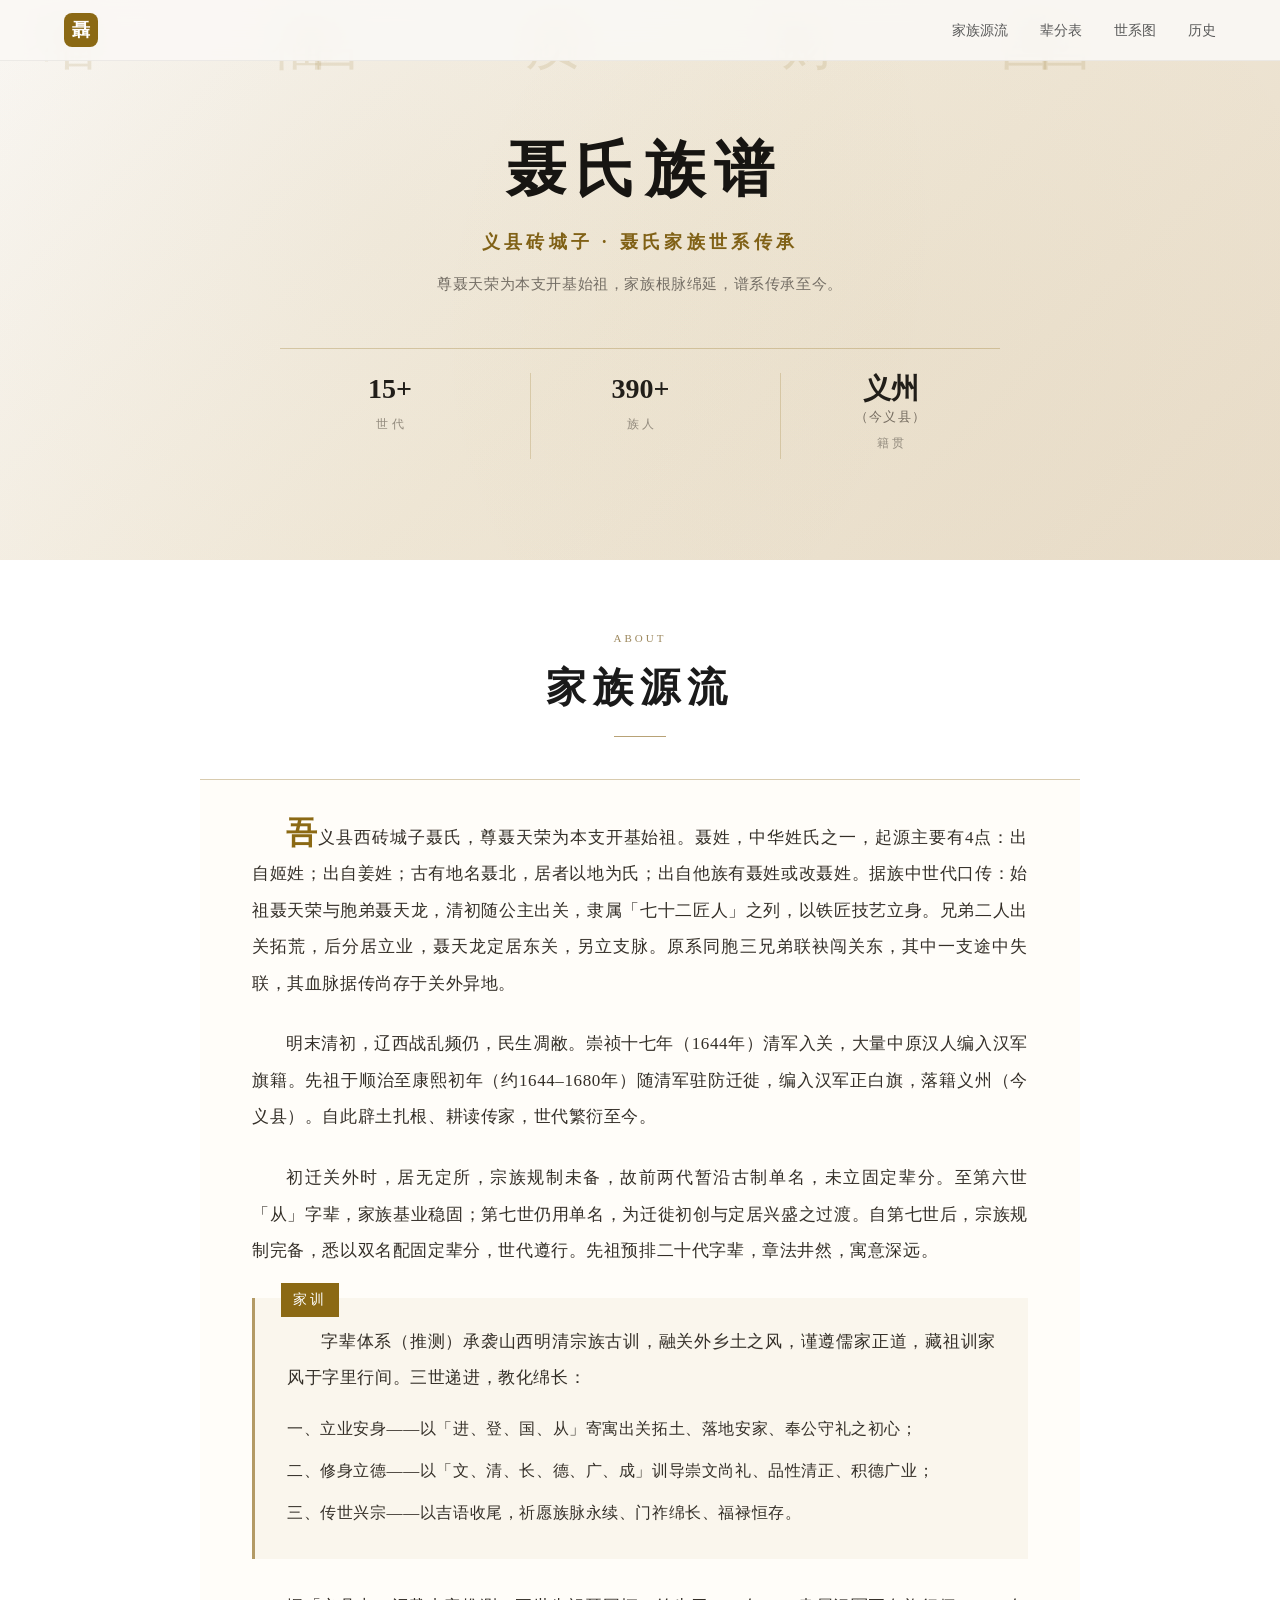
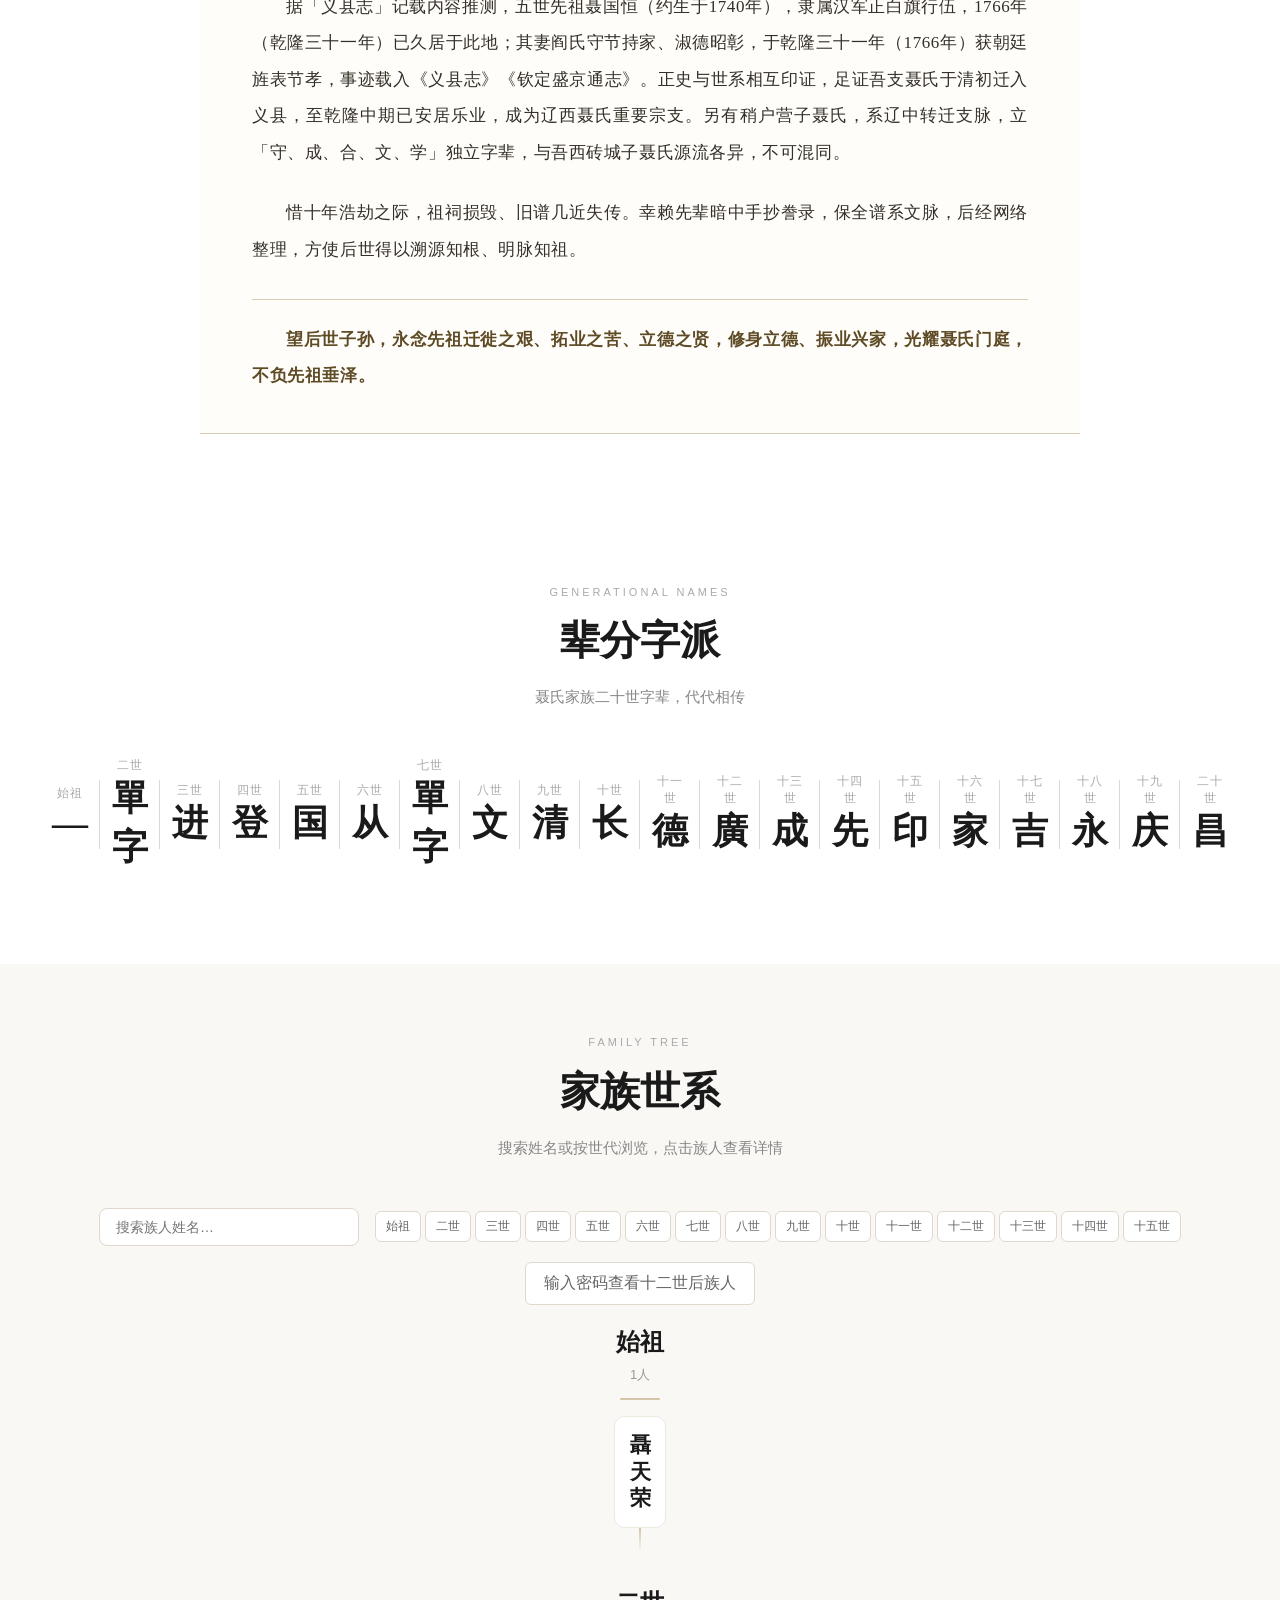
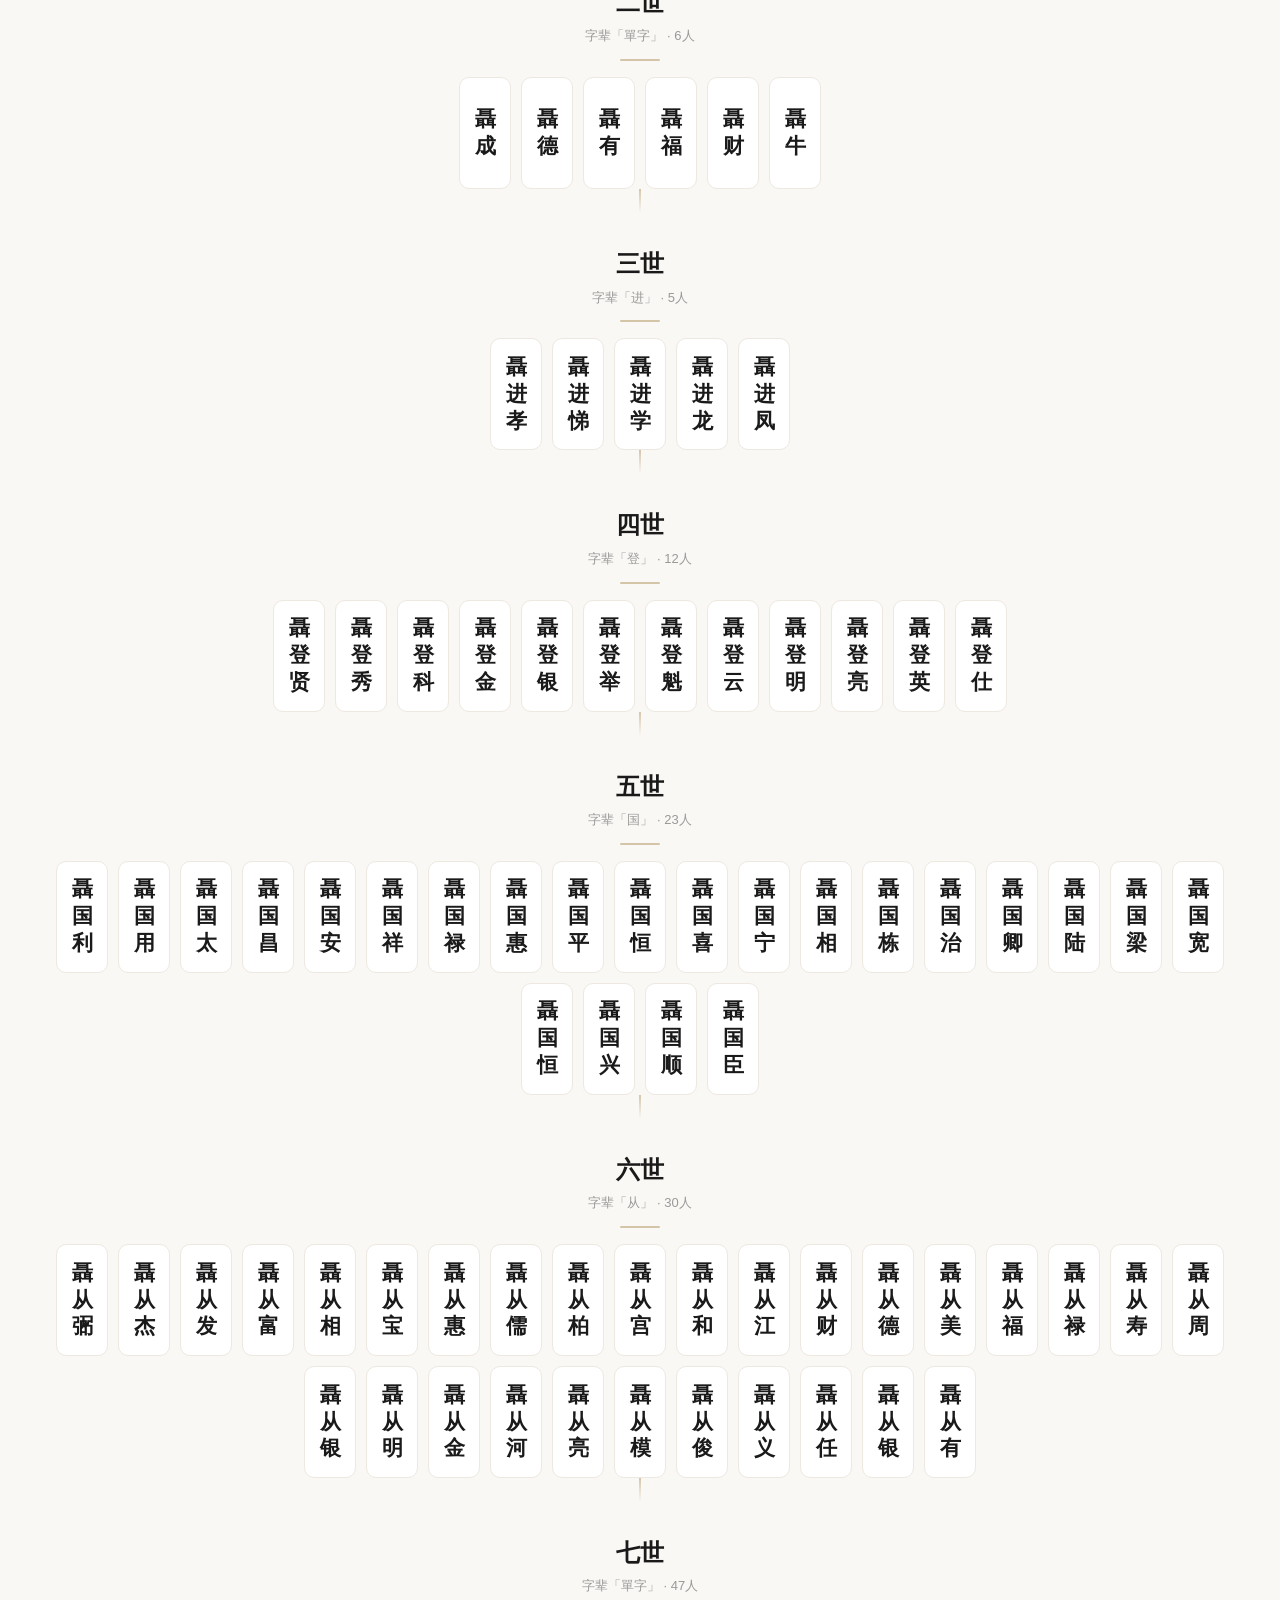
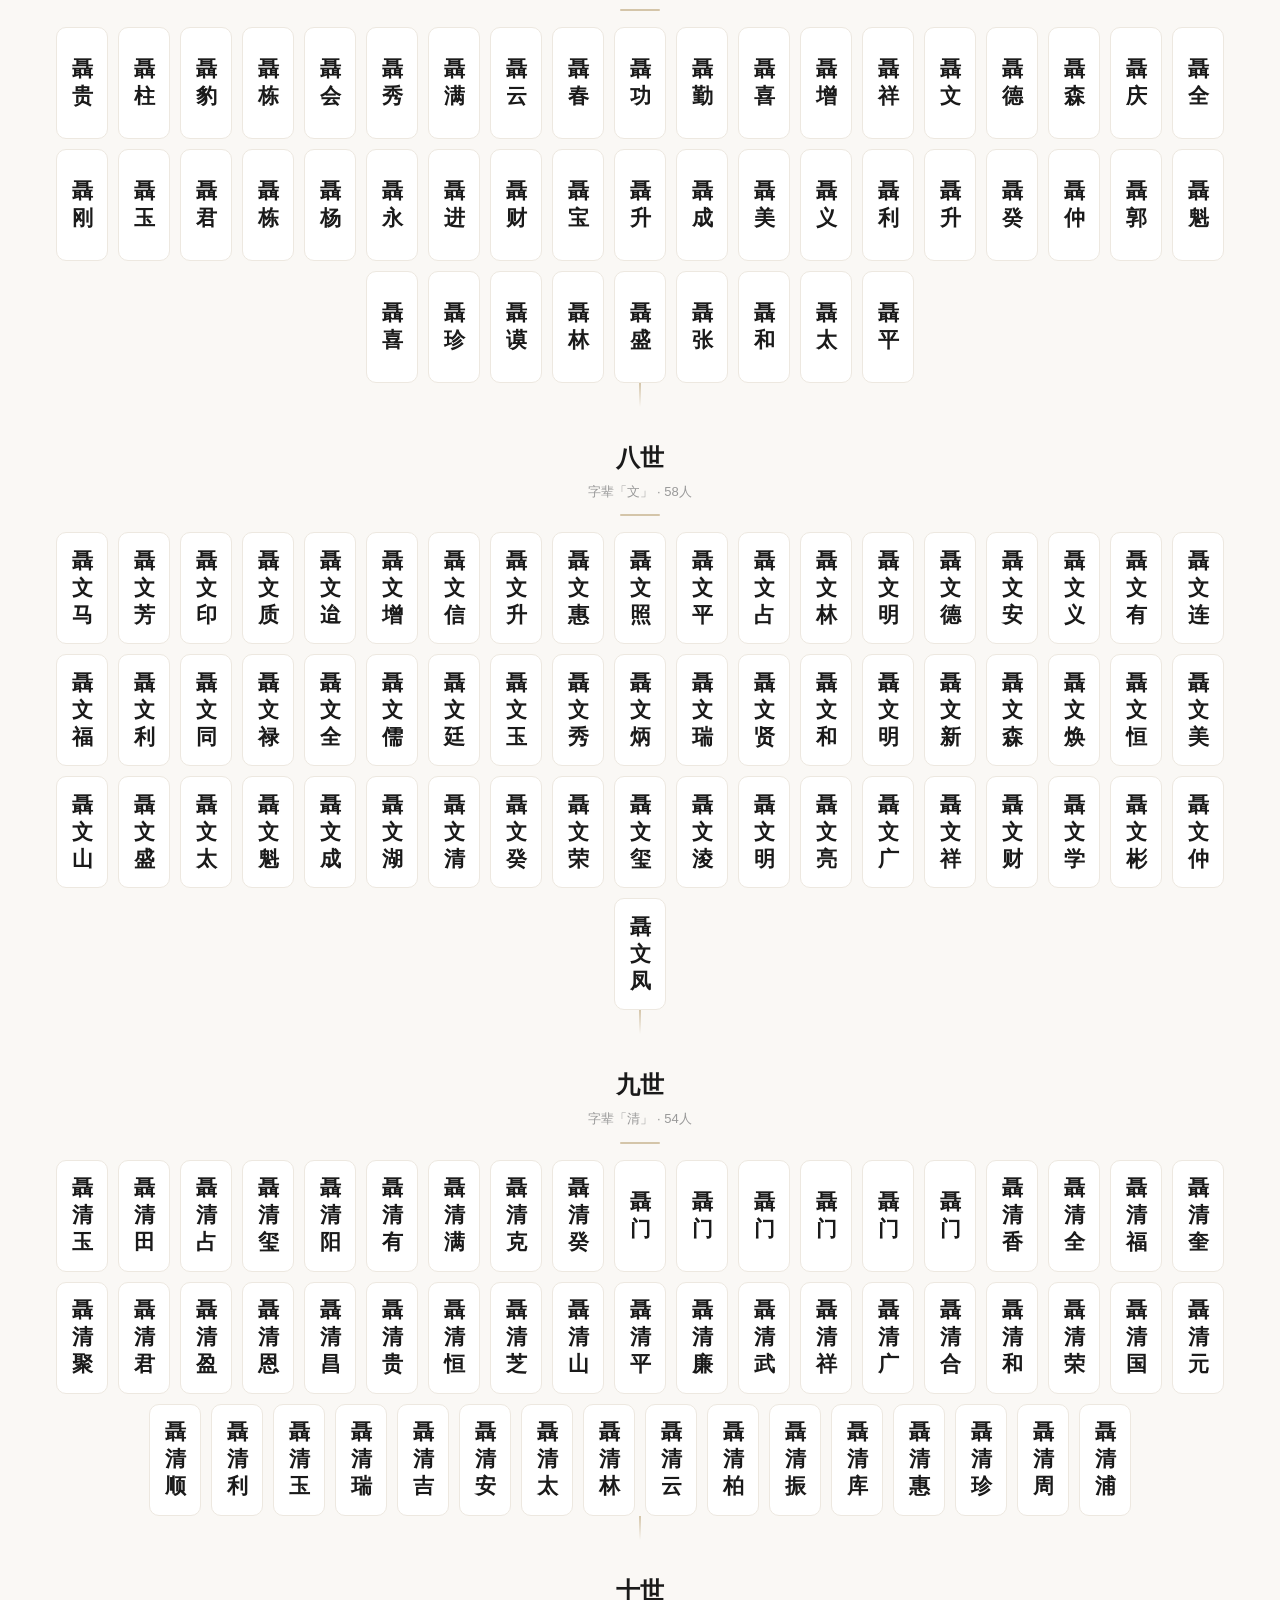
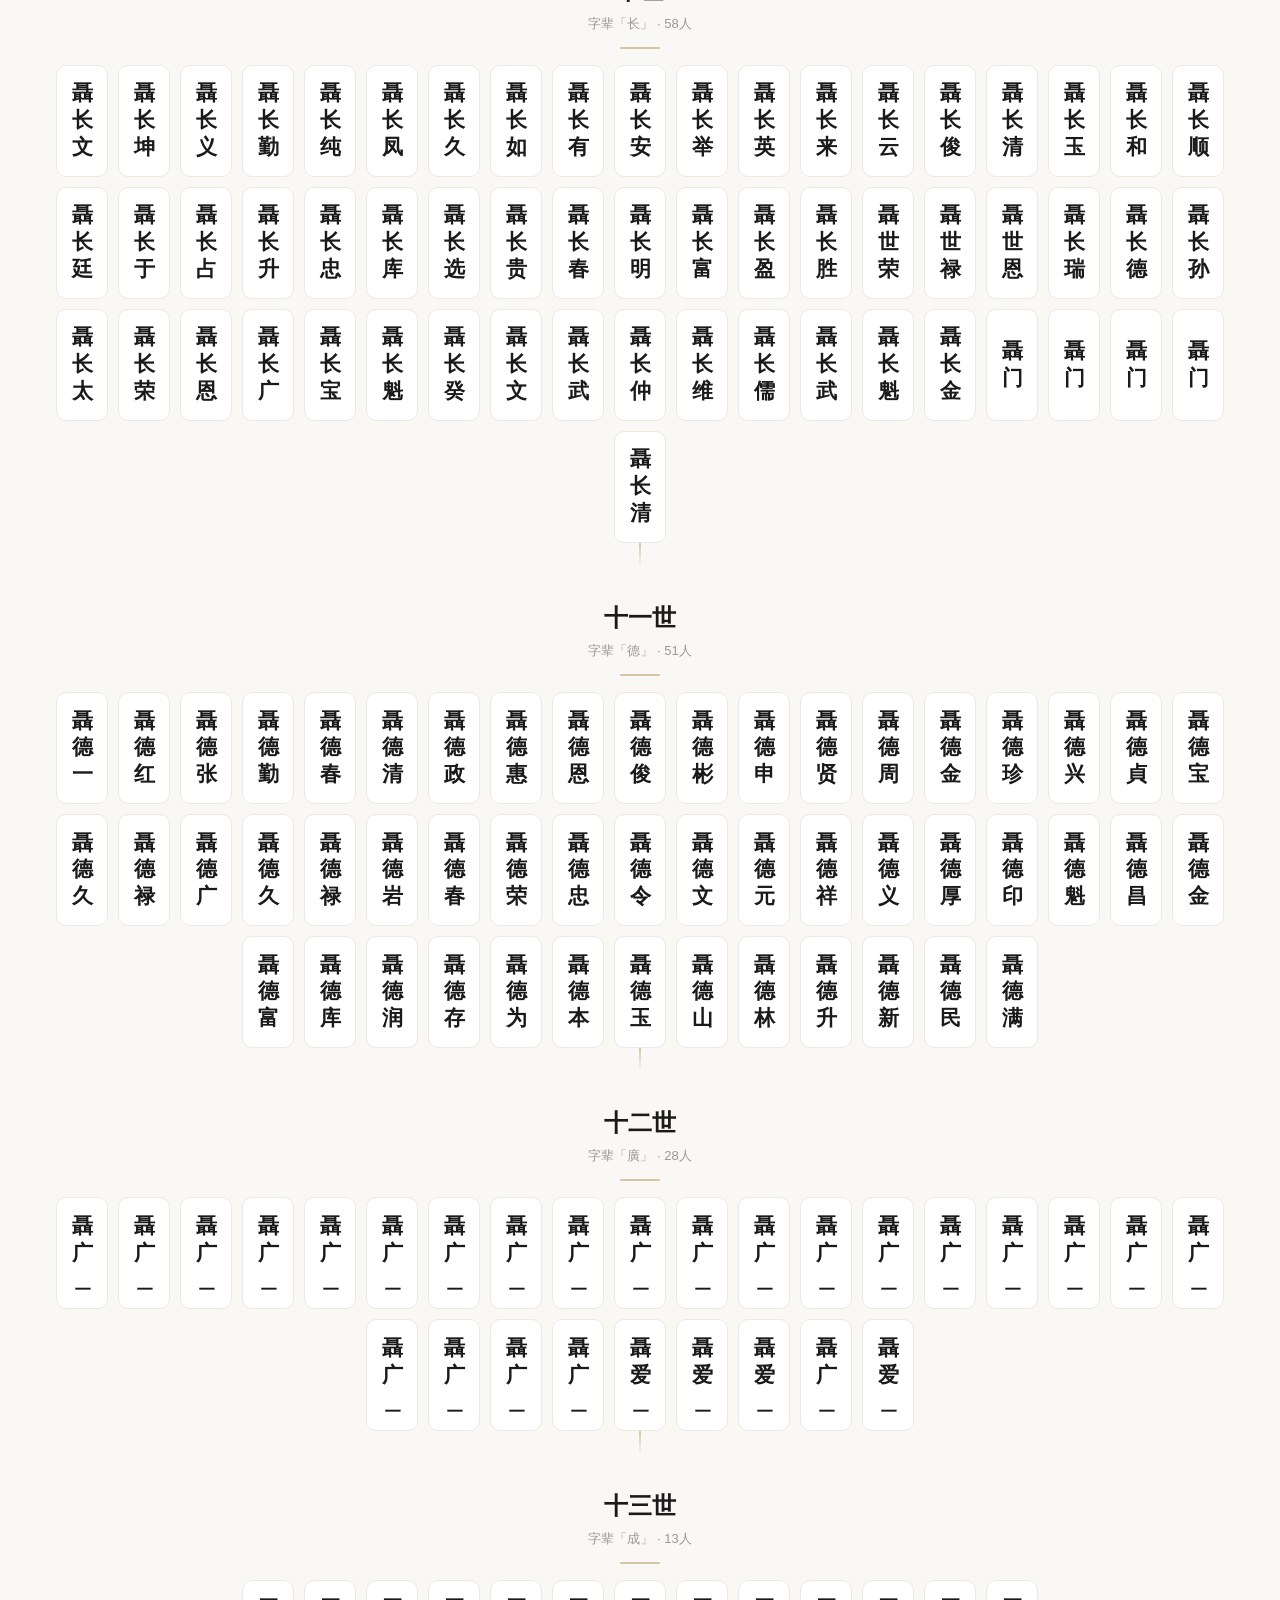
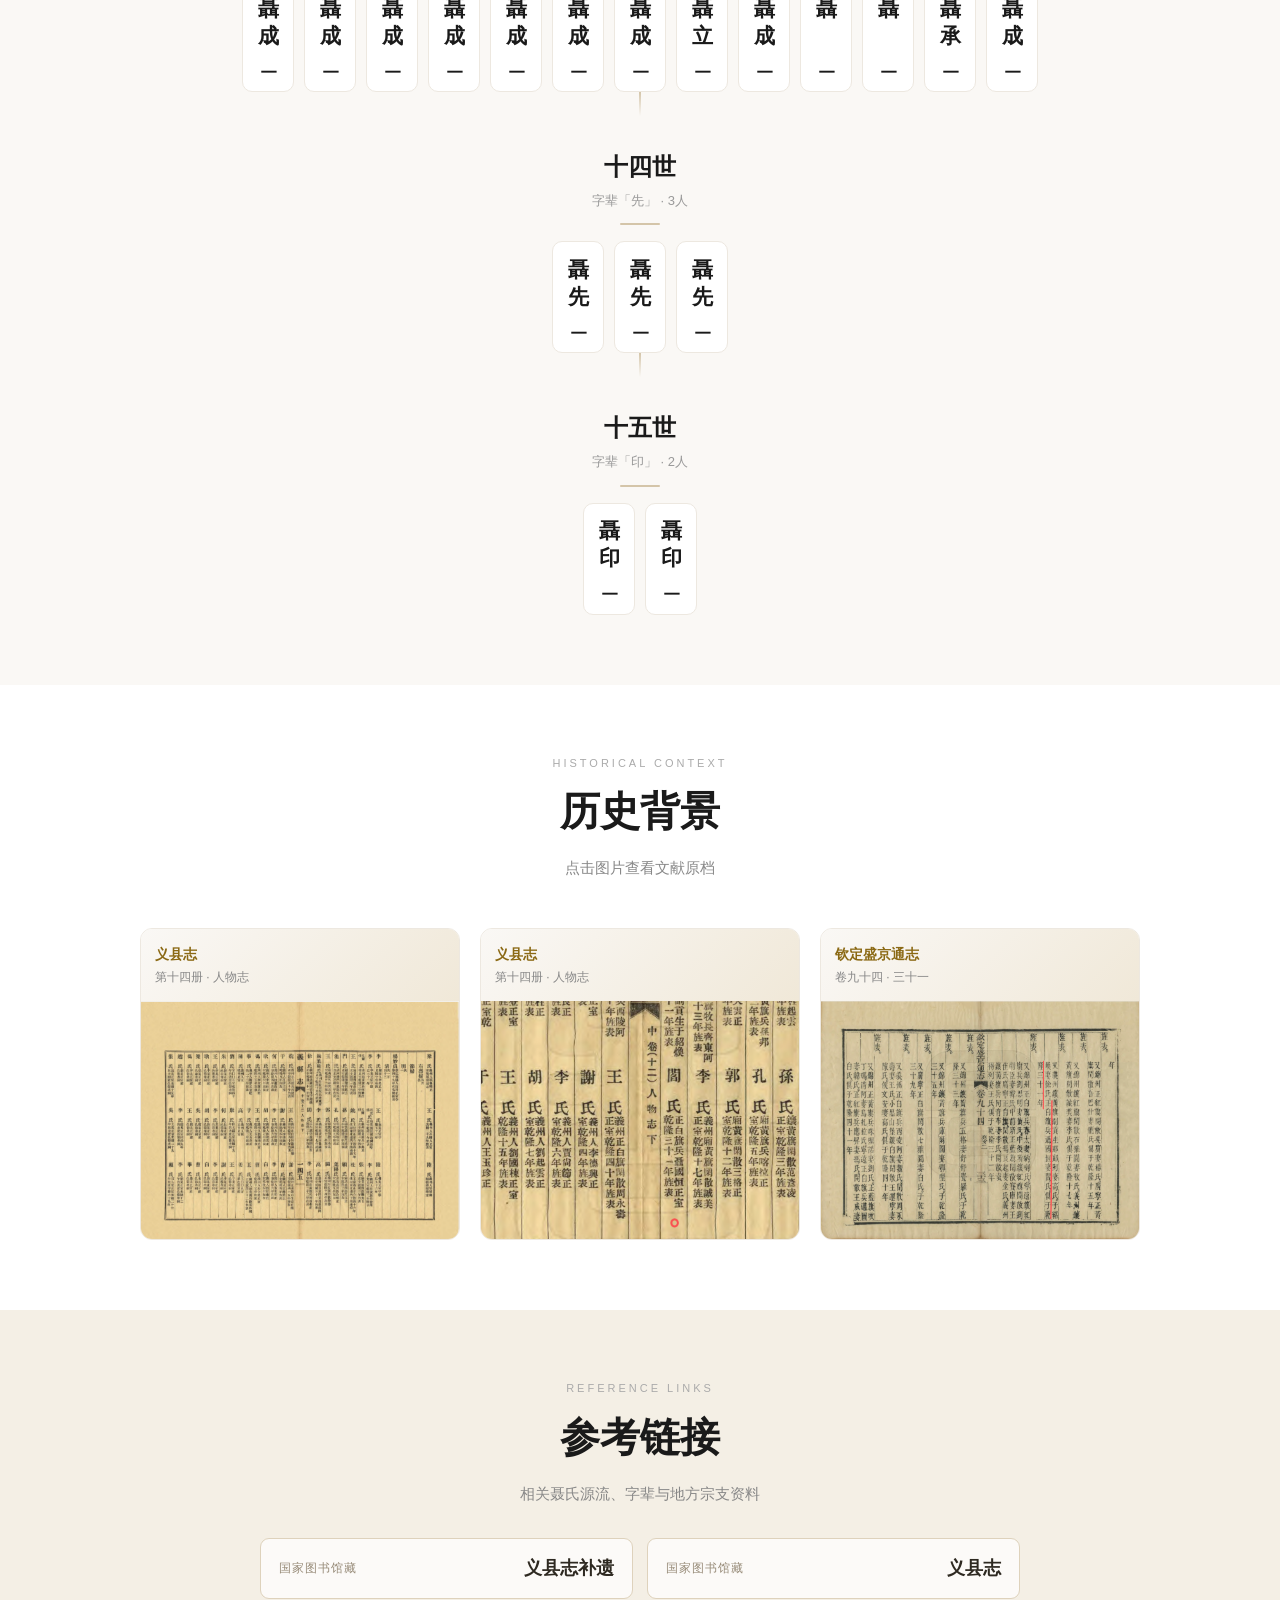
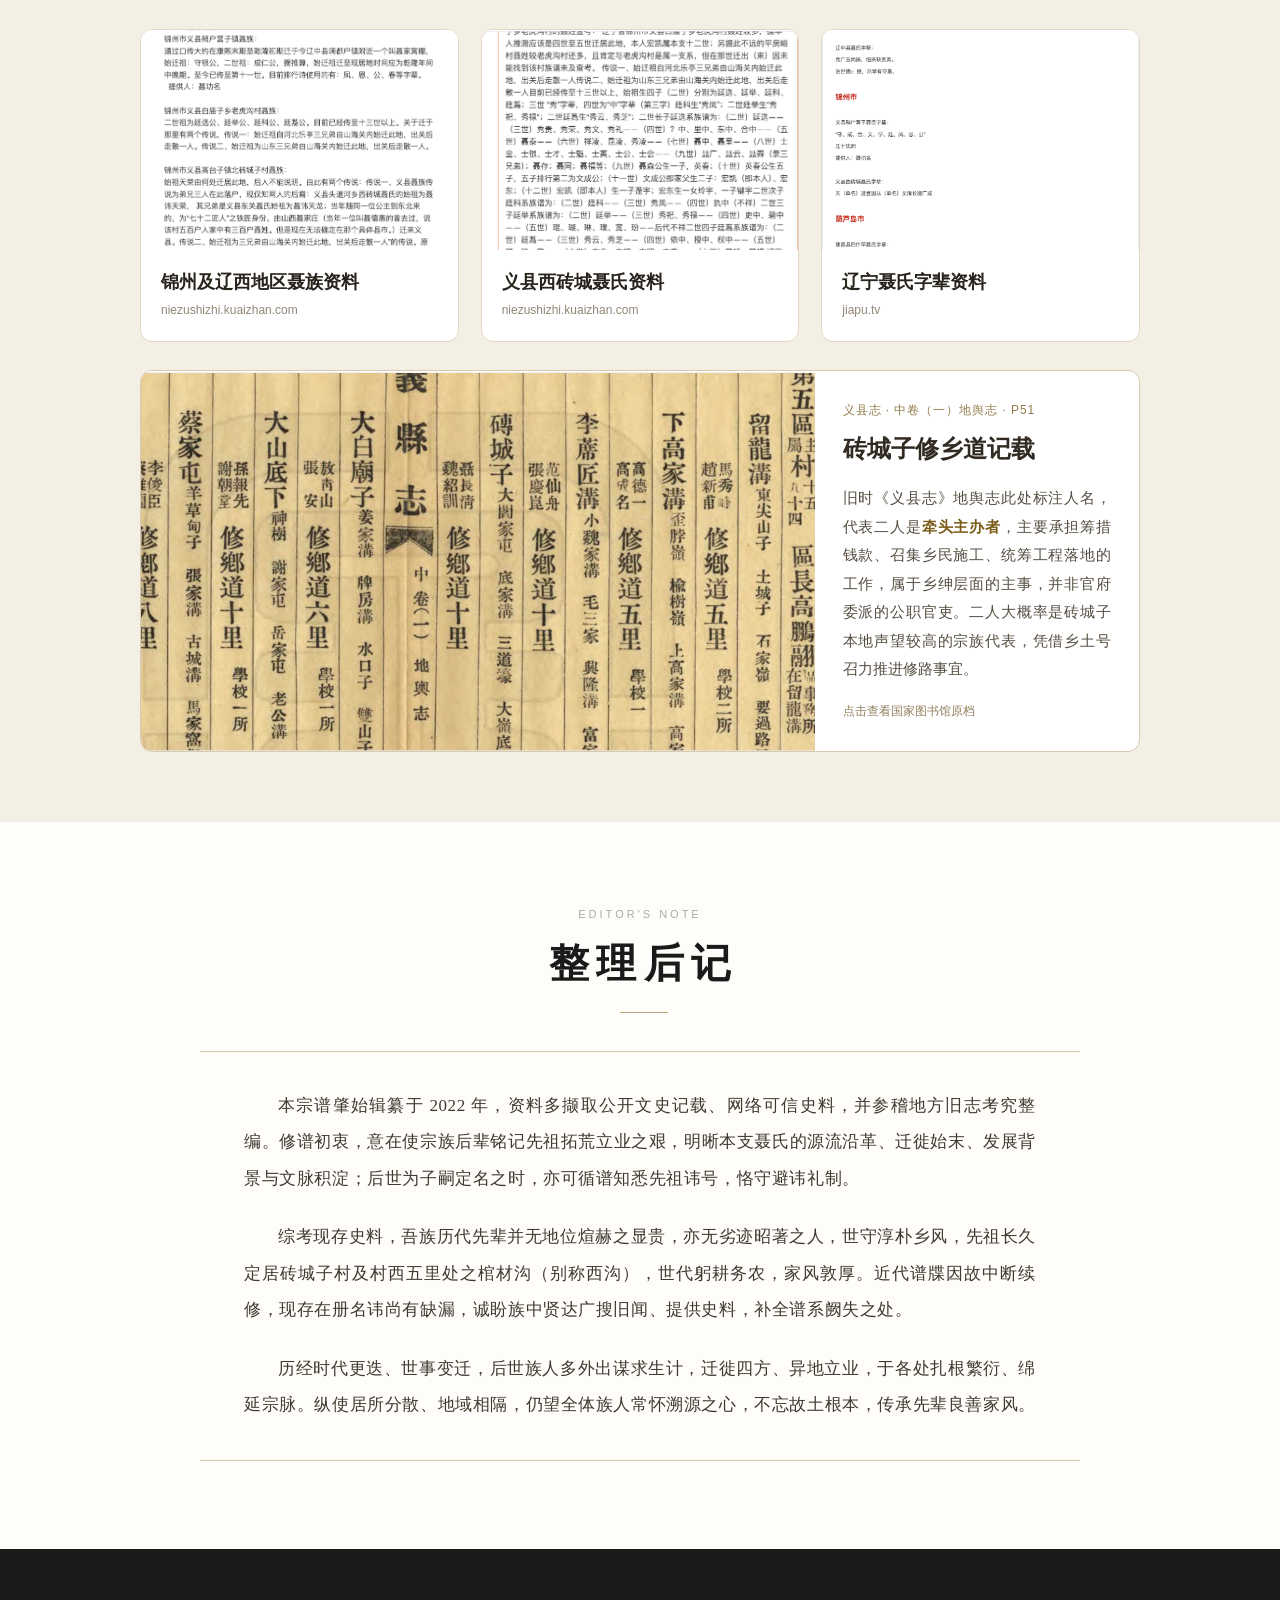
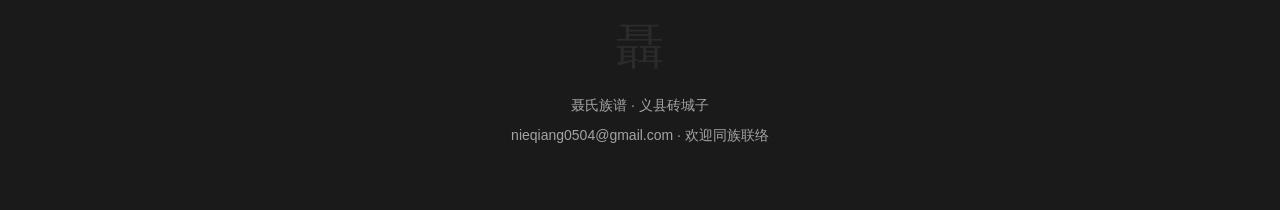
==== commit 435ba1b2: "replace editorial closing text" ====
--- a/index.html
+++ b/index.html
@@ -5,7 +5,7 @@
   <meta name="viewport" content="width=device-width, initial-scale=1.0">
   <meta name="description" content="义县砖城子聂氏家族世系与历史资料">
   <title>聂氏族谱 · 义县砖城子</title>
-  <link rel="stylesheet" href="style.css?v=20260711-8">
+  <link rel="stylesheet" href="style.css?v=20260711-9">
 </head>
 <body>
   <nav id="nav">
@@ -134,7 +134,11 @@
     <div class="editor-note-inner">
       <div class="section-label">EDITOR'S NOTE</div>
       <h2>整理后记</h2>
-      <p>本谱收集整理始于2022年，大部分信息来源于网络信息整理及地方志，整理初心为期许族人铭记祖辈拓业之艰辛，知晓自己姓氏的渊源，历史，背景及文化底蕴，在后代取名事宜中，能够知晓避讳先祖名讳；从目前获取到的信息而言，本族暂无功名显赫之人，亦无大奸大恶之辈，民风朴实无华，先祖世代耕种于砖城子村，棺材沟（又名西沟，位于砖城子村西约五里地），近现代人员因族谱断更，所登姓名不全，亦望有心人提供更多信息，并予填补；随着社会信息的发达与历史变迁，族人亦拓业于异地，为更美好的生活而奔赴各地，开枝散叶，落地为根，延续族脉。但无论历史如何变迁，愿族人永记根源。<span class="editor-contact">联系方式：13386760401（微信同）</span></p>
+      <div class="editor-note-copy">
+        <p>本宗谱肇始辑纂于 2022 年，资料多撷取公开文史记载、网络可信史料，并参稽地方旧志考究整编。修谱初衷，意在使宗族后辈铭记先祖拓荒立业之艰，明晰本支聂氏的源流沿革、迁徙始末、发展背景与文脉积淀；后世为子嗣定名之时，亦可循谱知悉先祖讳号，恪守避讳礼制。</p>
+        <p>综考现存史料，吾族历代先辈并无地位煊赫之显贵，亦无劣迹昭著之人，世守淳朴乡风，先祖长久定居砖城子村及村西五里处之棺材沟（别称西沟），世代躬耕务农，家风敦厚。近代谱牒因故中断续修，现存在册名讳尚有缺漏，诚盼族中贤达广搜旧闻、提供史料，补全谱系阙失之处。</p>
+        <p>历经时代更迭、世事变迁，后世族人多外出谋求生计，迁徙四方、异地立业，于各处扎根繁衍、绵延宗脉。纵使居所分散、地域相隔，仍望全体族人常怀溯源之心，不忘故土根本，传承先辈良善家风。</p>
+      </div>
     </div>
   </section>
 
--- a/style.css
+++ b/style.css
@@ -292,9 +292,11 @@
 .editor-note-inner{max-width:880px;margin:0 auto;text-align:center}
 .editor-note-inner h2{position:relative;margin-bottom:38px;font-family:"STKaiti","KaiTi","楷体",serif;font-weight:600;letter-spacing:.18em;padding-left:.18em}
 .editor-note-inner h2::after{content:"";display:block;width:48px;height:1px;margin:16px auto 0;background:#B8A276}
-.editor-note-inner p{padding:36px 44px;border-top:1px solid #D8CBAF;border-bottom:1px solid #D8CBAF;color:#40392F;font-family:"FangSong","STFangsong","仿宋",serif;font-size:17px;line-height:2.15;letter-spacing:.035em;text-align:justify;text-justify:inter-ideograph;text-indent:2em}
+.editor-note-copy{padding:36px 44px;border-top:1px solid #D8CBAF;border-bottom:1px solid #D8CBAF;color:#40392F;font-family:"FangSong","STFangsong","仿宋",serif;font-size:17px;line-height:2.15;letter-spacing:.035em;text-align:justify;text-justify:inter-ideograph}
+.editor-note-copy p{margin:0 0 22px;text-indent:2em}
+.editor-note-copy p:last-child{margin-bottom:0}
 .editor-contact{display:block;margin-top:20px;color:#765B1B;font-family:"Songti SC","STSong","SimSun","宋体",serif;font-size:15px;font-weight:600;letter-spacing:.06em;text-align:right;text-indent:0}
-@media(max-width:768px){.editor-note-section{padding:64px 18px 68px}.editor-note-inner h2{margin-bottom:30px}.editor-note-inner p{padding:28px 20px;font-size:15px;line-height:2}.editor-contact{font-size:14px;text-align:left}}
+@media(max-width:768px){.editor-note-section{padding:64px 18px 68px}.editor-note-inner h2{margin-bottom:30px}.editor-note-copy{padding:28px 20px;font-size:15px;line-height:2}.editor-note-copy p{margin-bottom:18px}.editor-contact{font-size:14px;text-align:left}}
 
 /* Larger generation navigation below the family-tree heading. */
 .tree-controls .gen-jump{gap:4px}
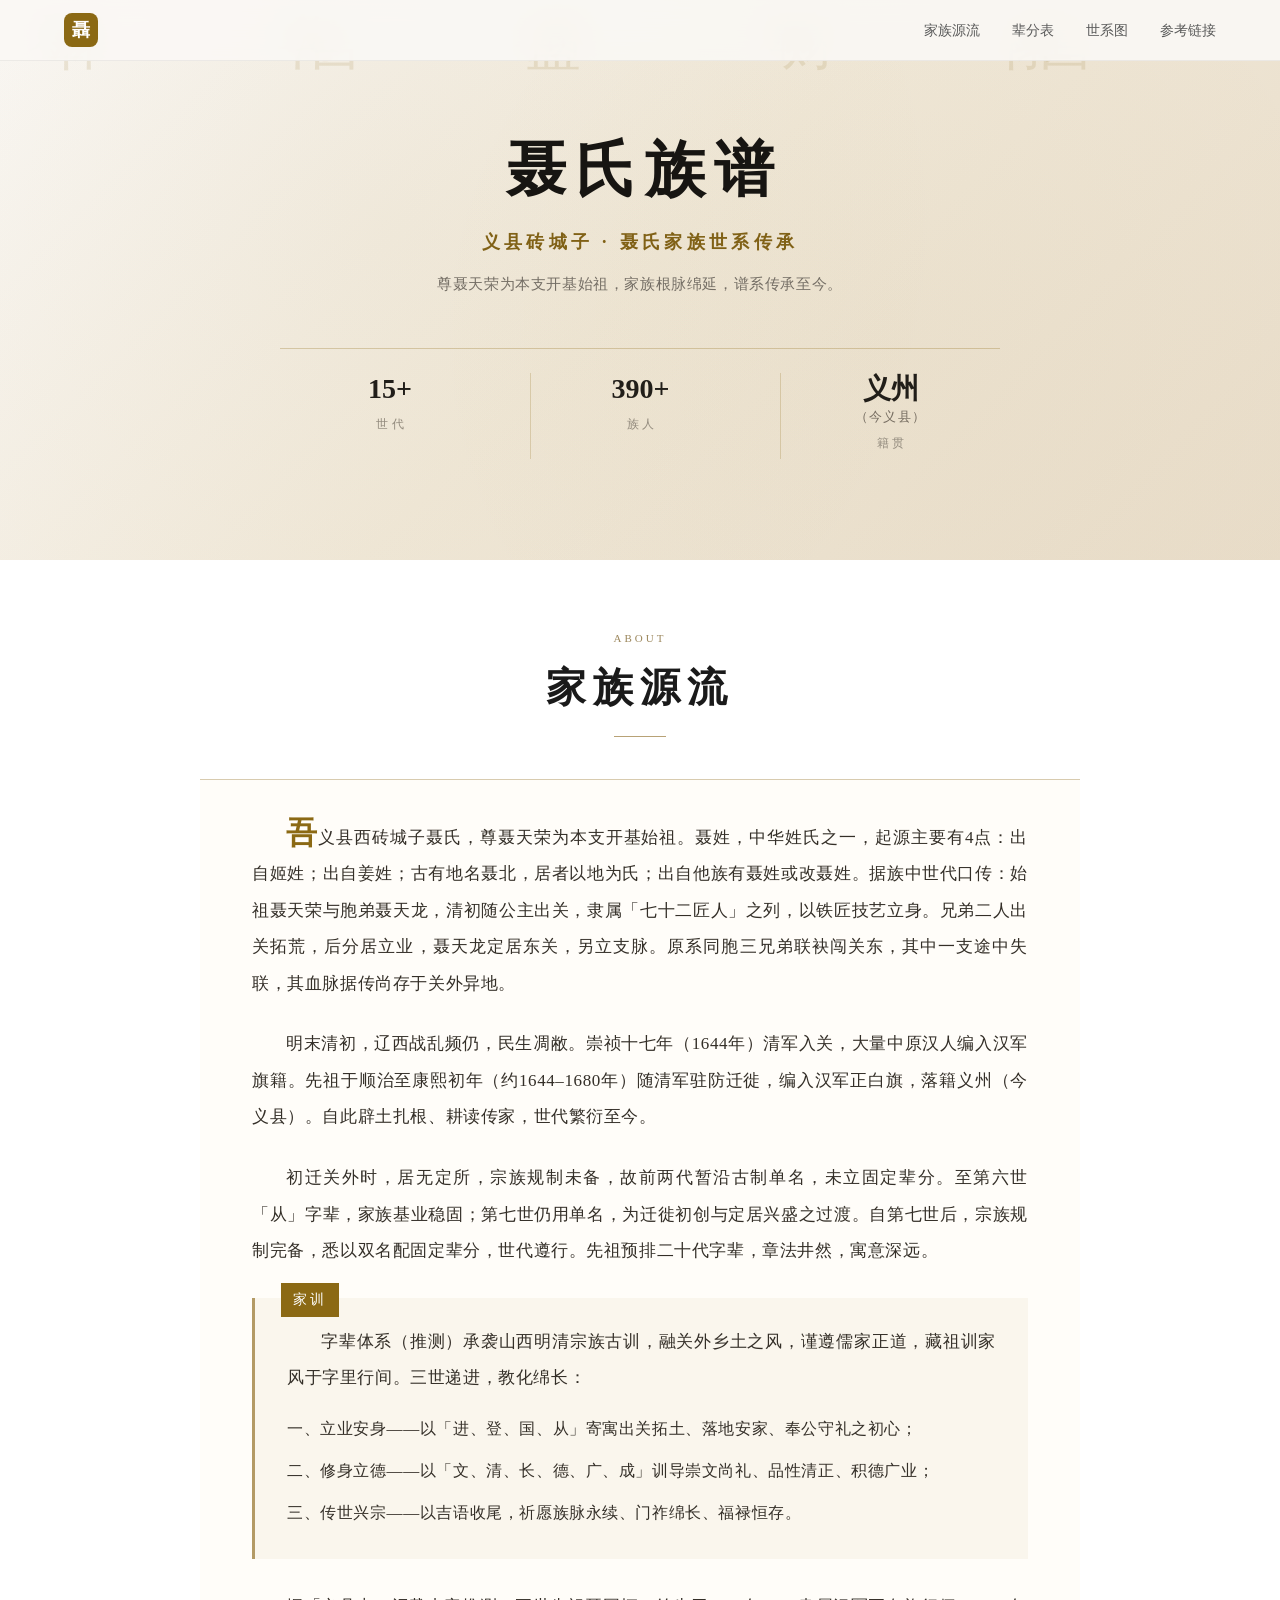
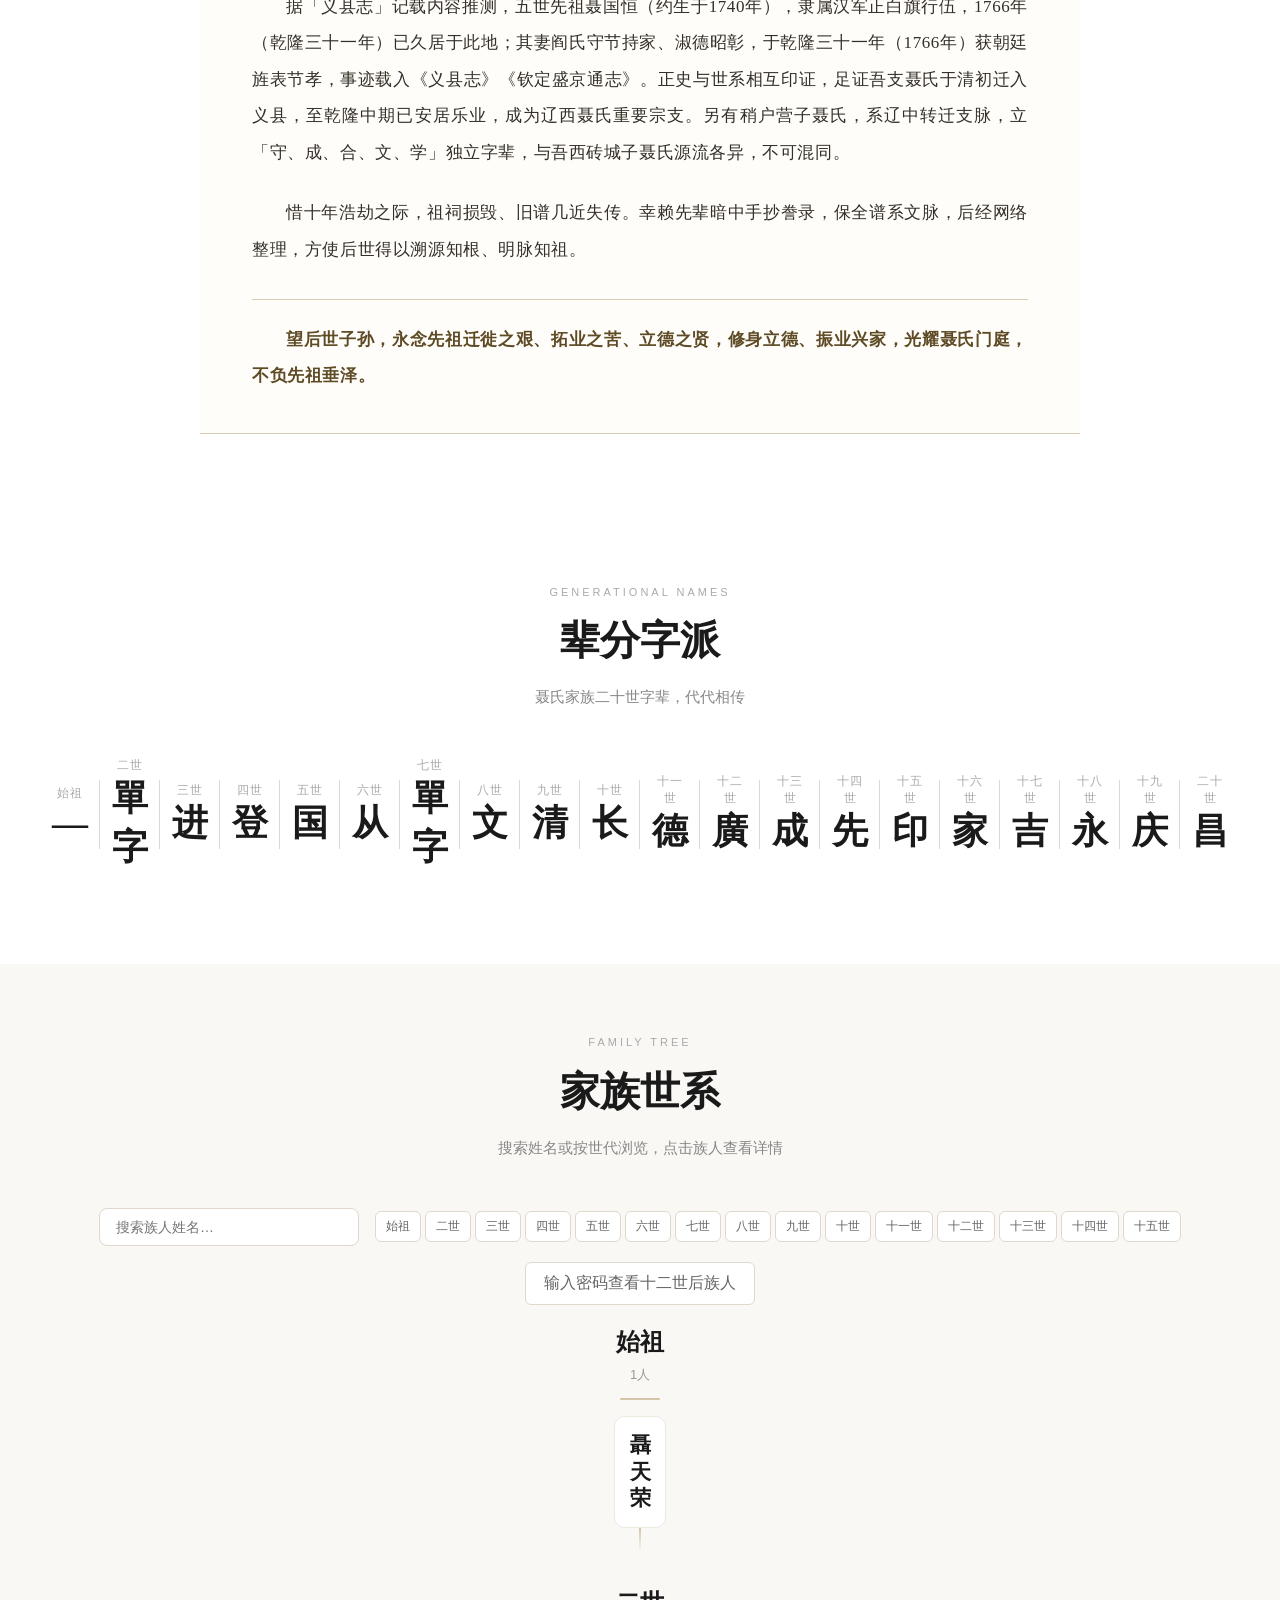
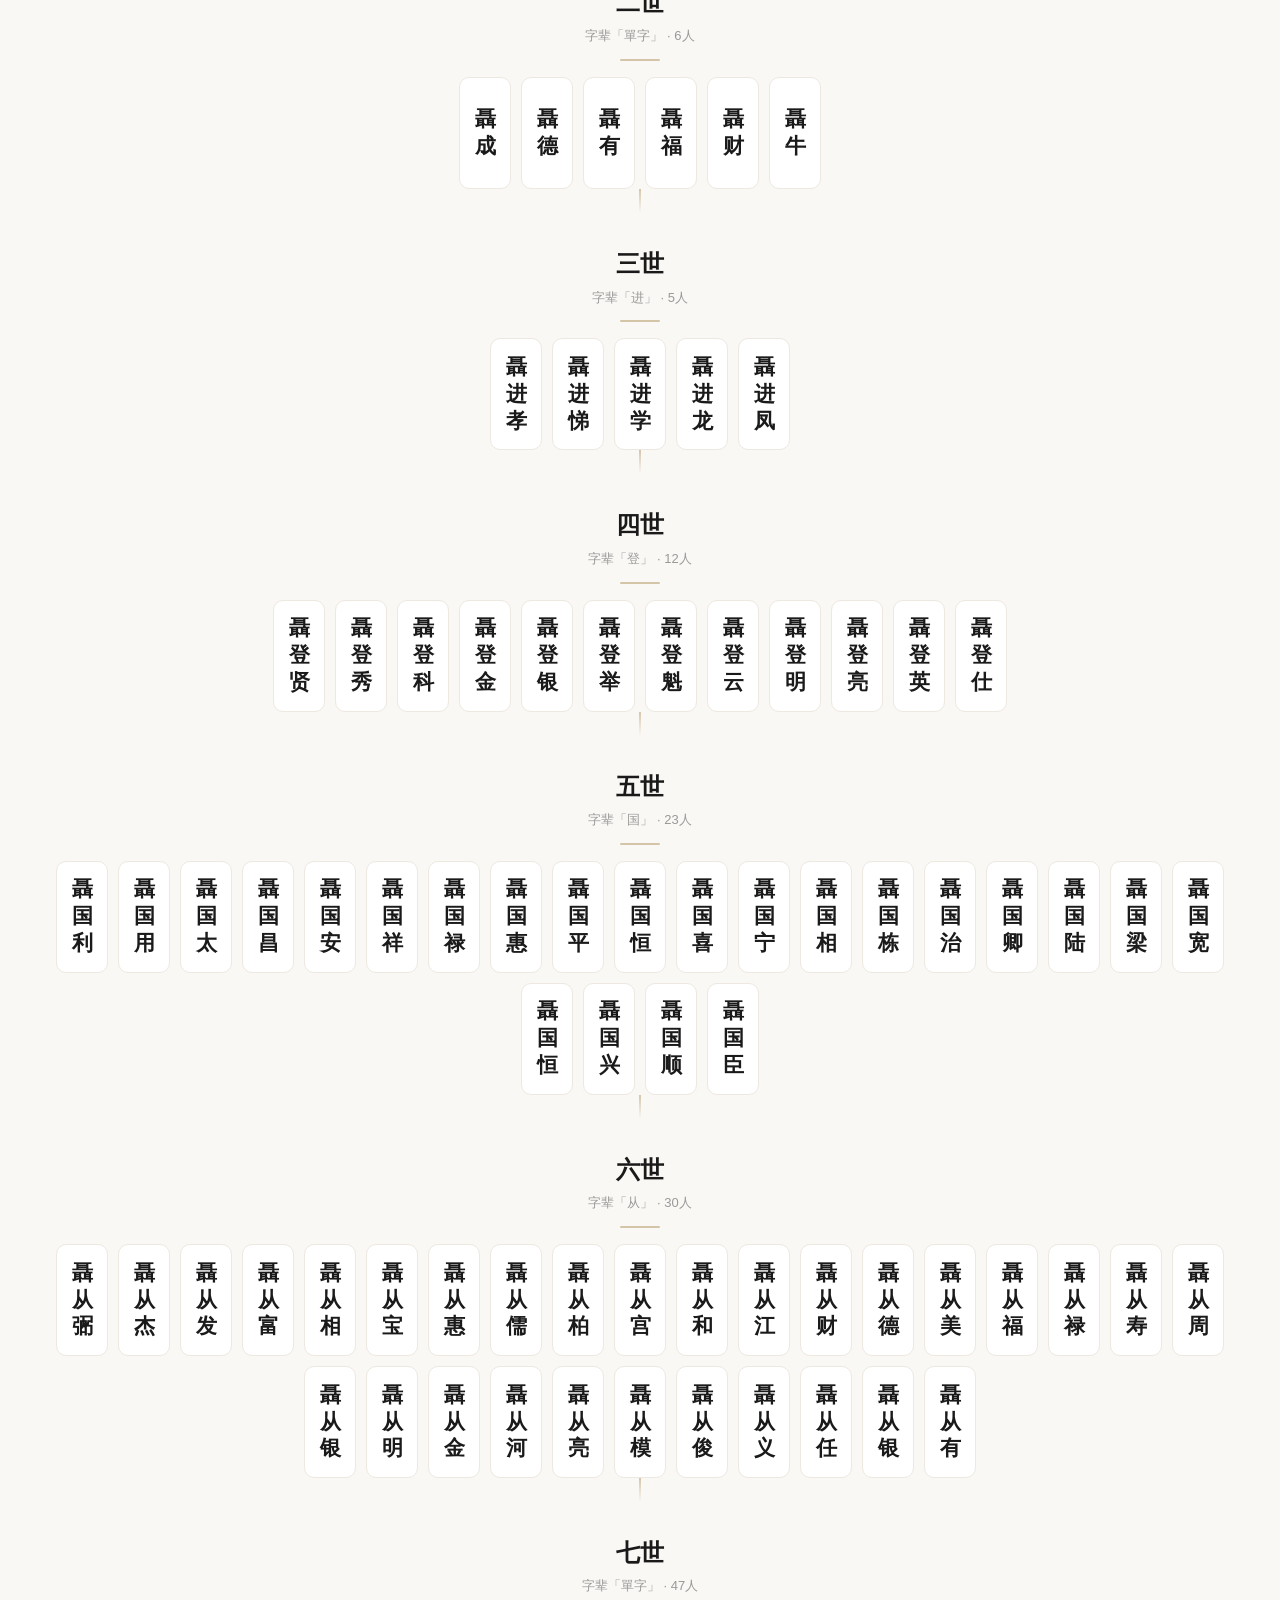
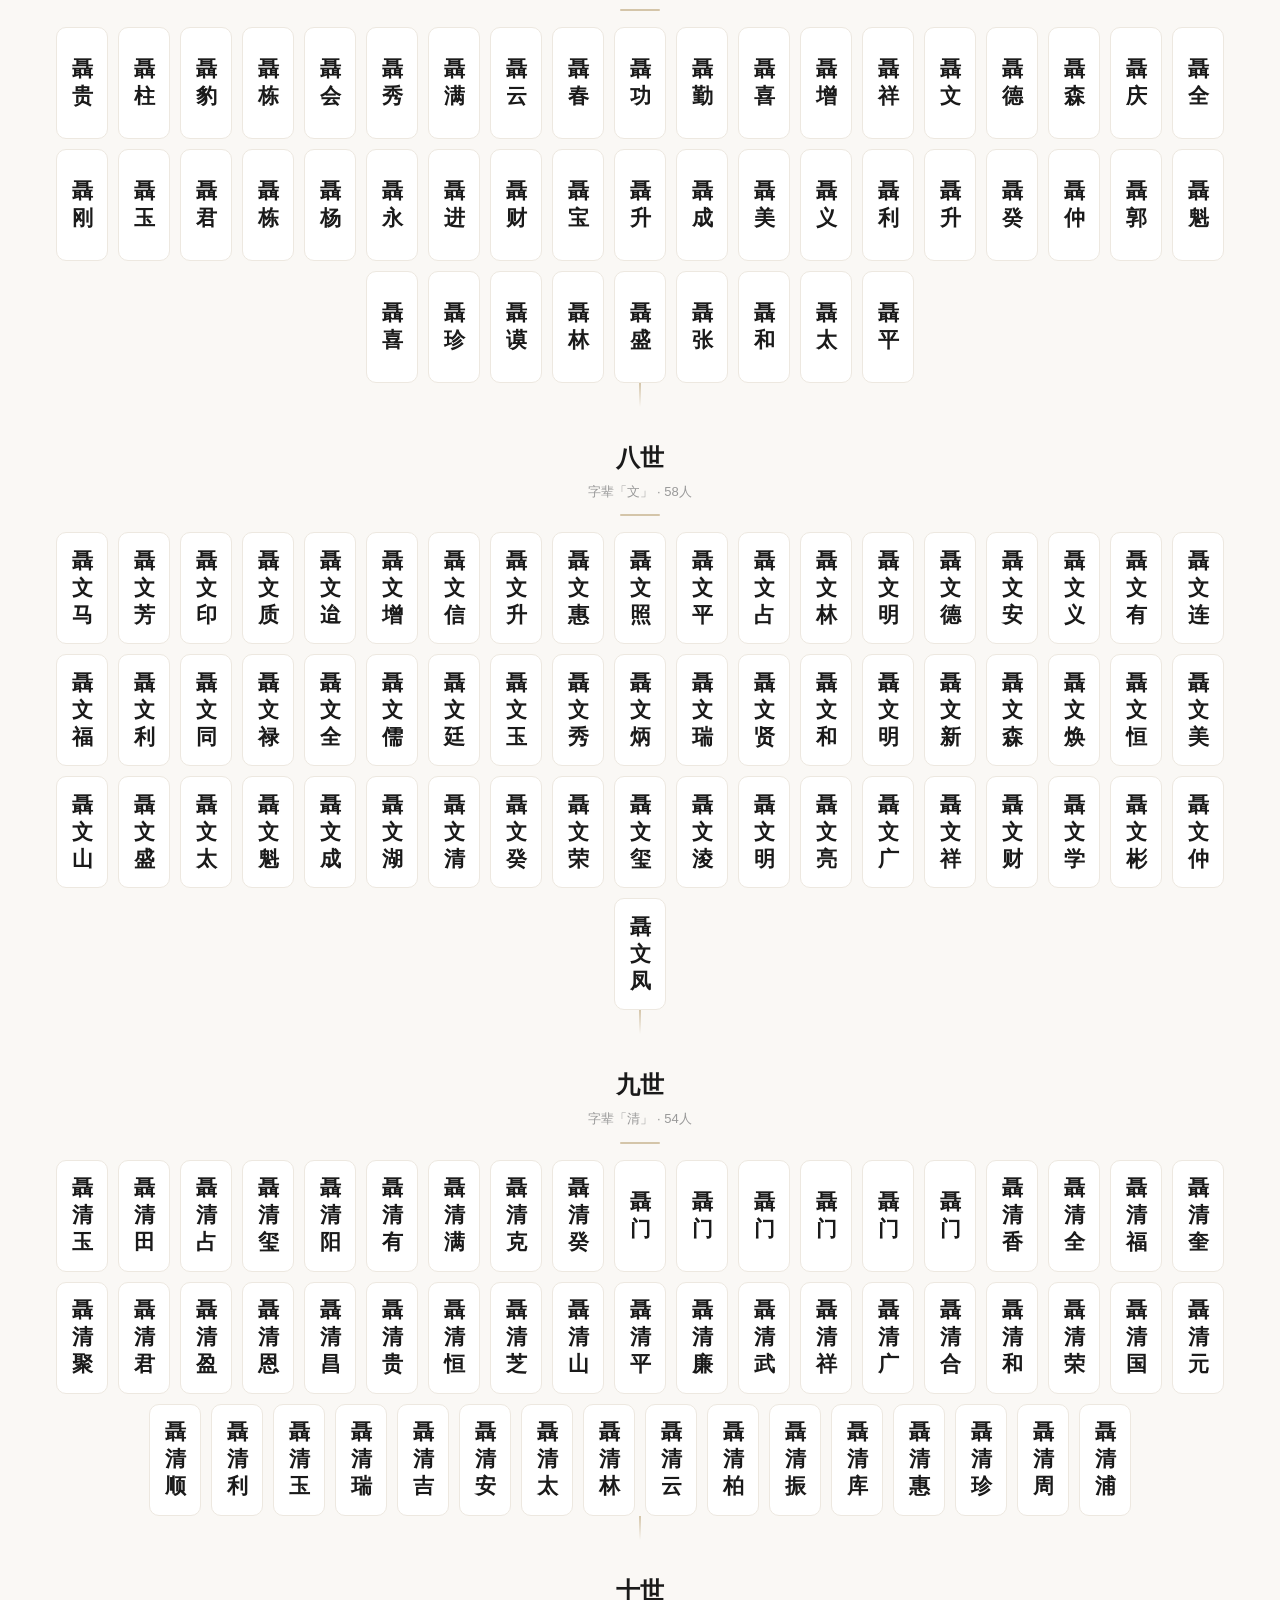
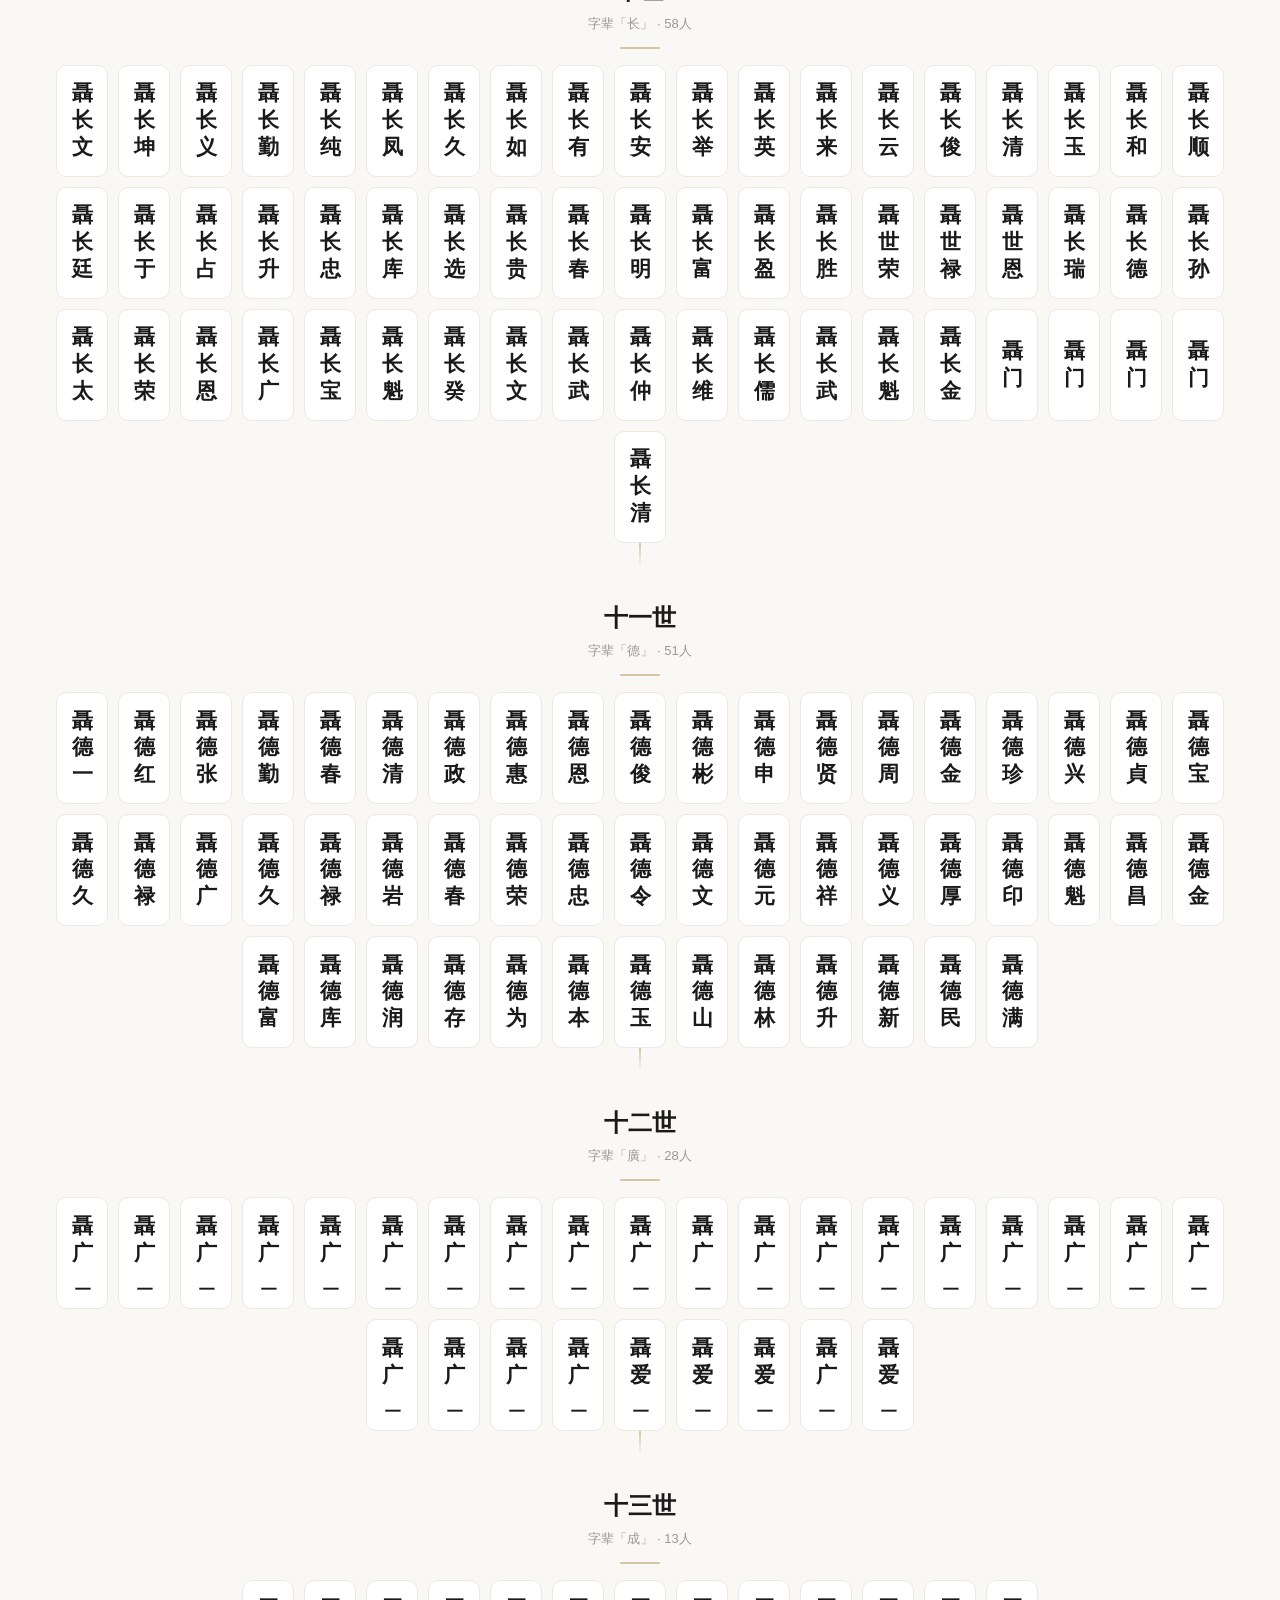
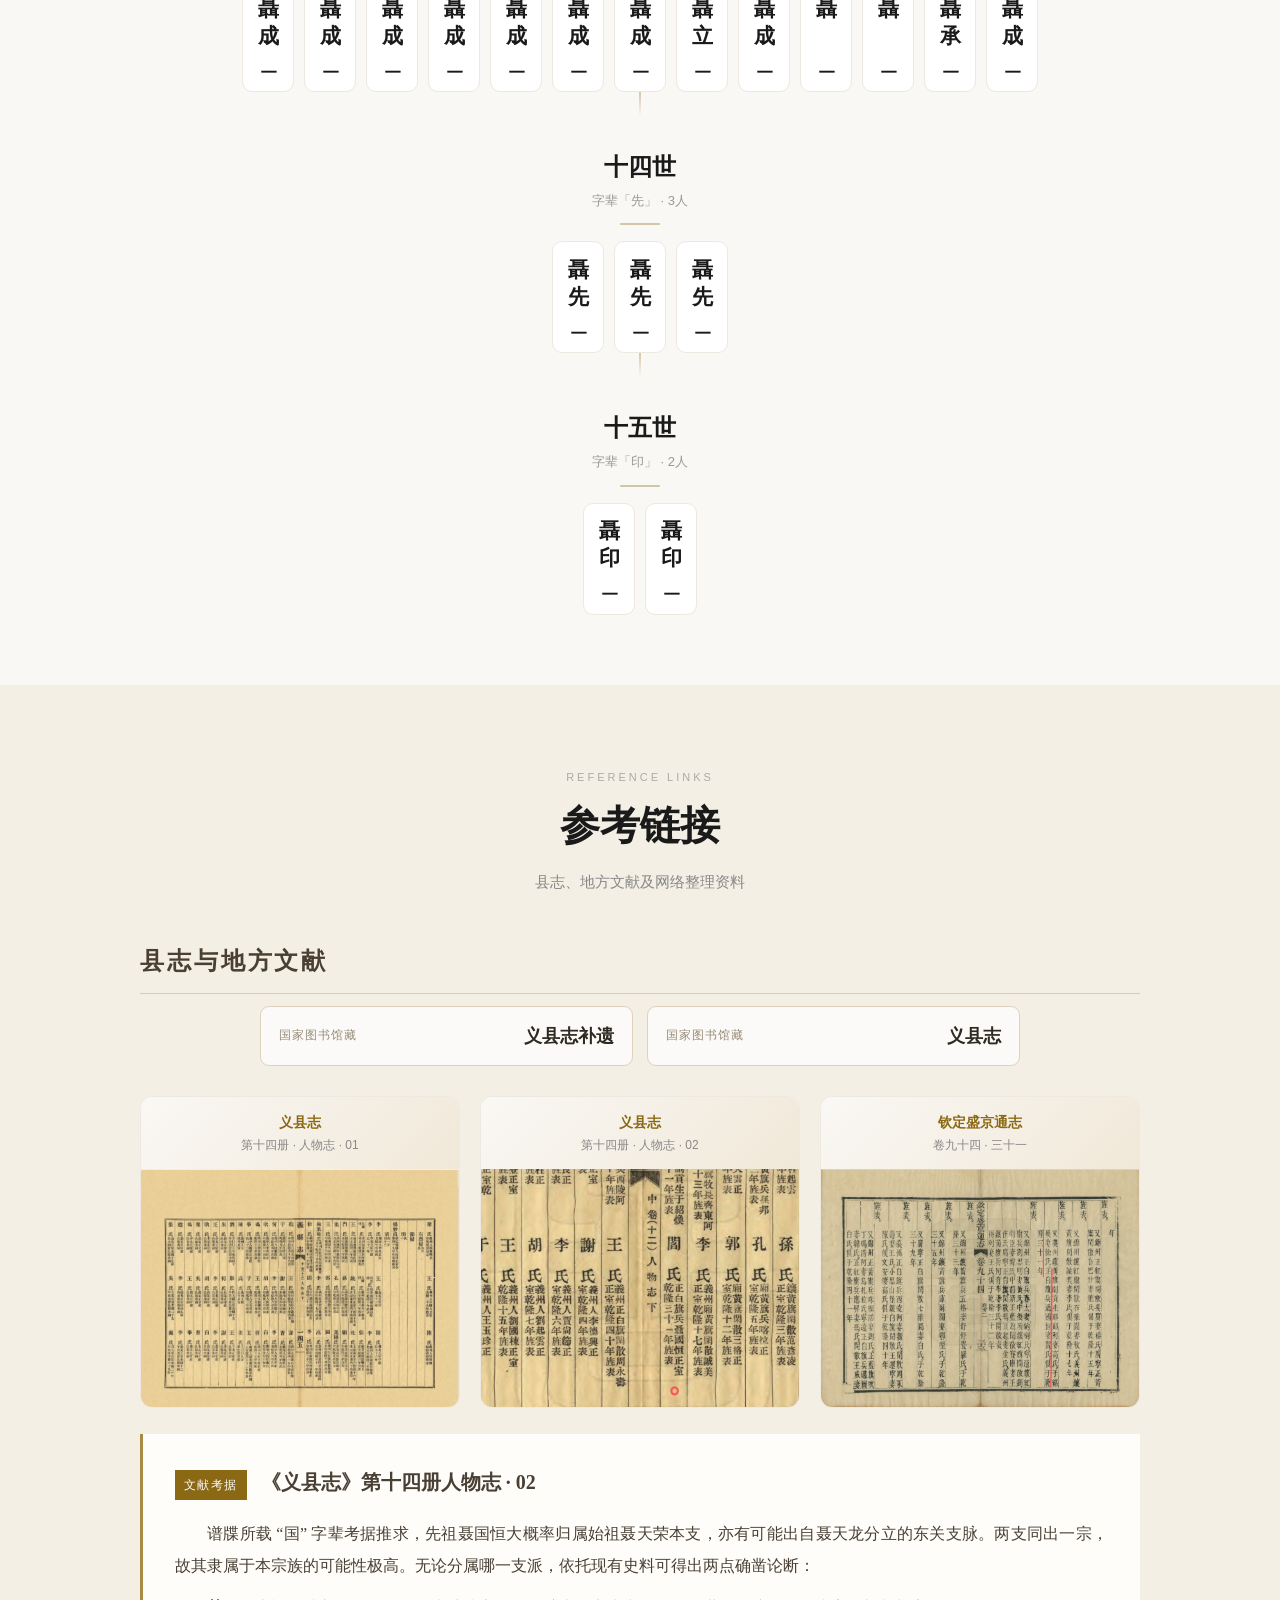
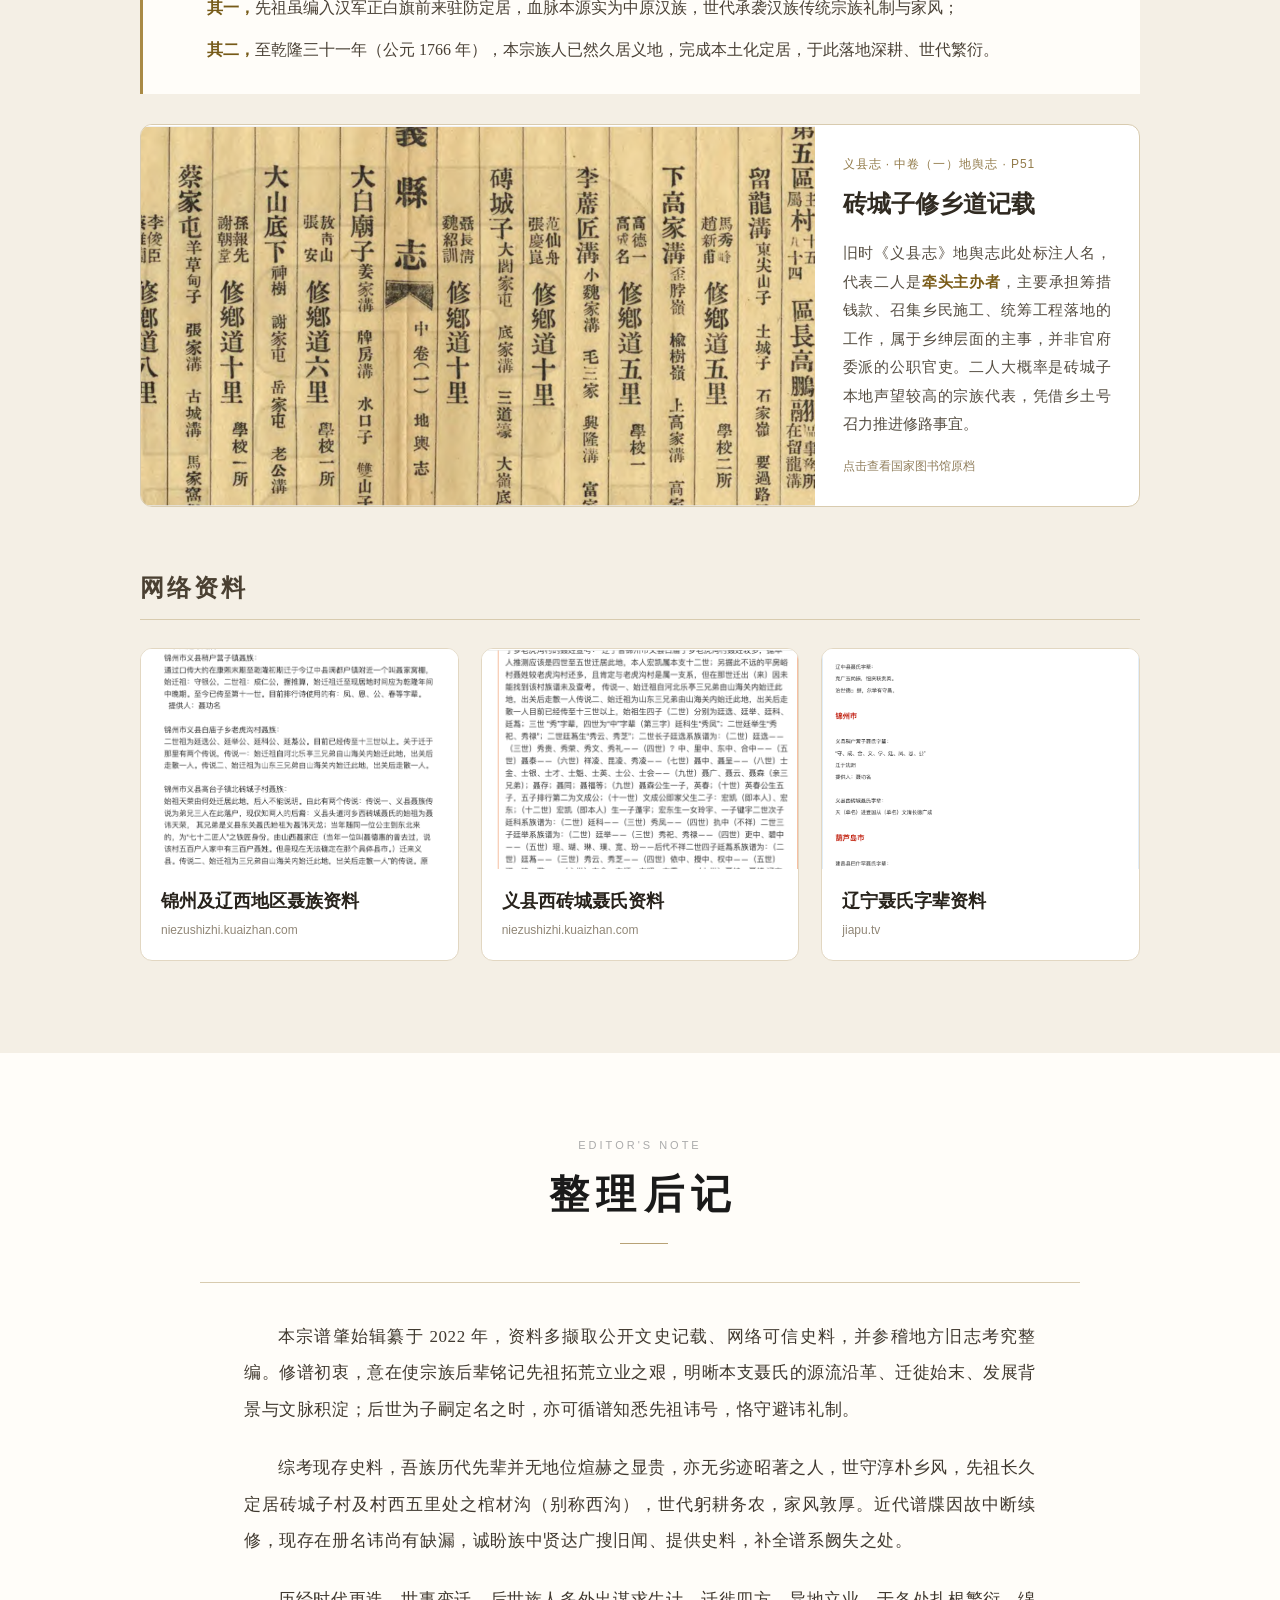
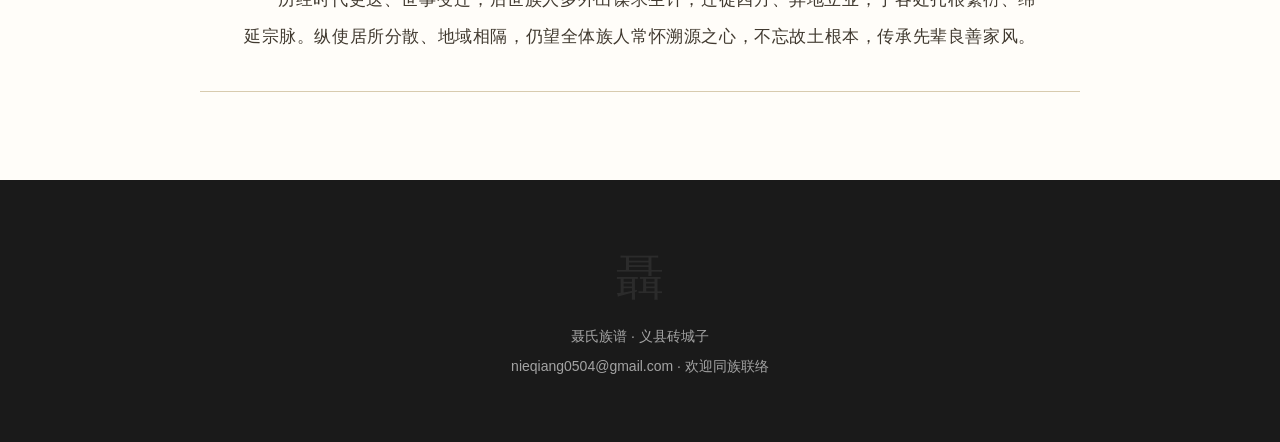
==== commit 0ae30083: "merge historical and reference sections" ====
--- a/index.html
+++ b/index.html
@@ -5,7 +5,7 @@
   <meta name="viewport" content="width=device-width, initial-scale=1.0">
   <meta name="description" content="义县砖城子聂氏家族世系与历史资料">
   <title>聂氏族谱 · 义县砖城子</title>
-  <link rel="stylesheet" href="style.css?v=20260711-9">
+  <link rel="stylesheet" href="style.css?v=20260711-10">
 </head>
 <body>
   <nav id="nav">
@@ -15,7 +15,7 @@
         <a href="#intro">家族源流</a>
         <a href="#beifen">辈分表</a>
         <a href="#tree">世系图</a>
-        <a href="#history">历史</a>
+        <a href="#references">参考链接</a>
       </div>
       <button class="nav-toggle" id="navToggle" aria-label="打开导航" aria-expanded="false">☰</button>
     </div>
@@ -77,17 +77,22 @@
     <div class="tree-container" id="treeContainer"><p class="data-loading">族谱数据载入中…</p></div>
   </section>
 
-  <section class="history-section history-documents" id="history">
-    <div class="section-label">HISTORICAL CONTEXT</div>
-    <h2>历史背景</h2>
-    <p class="section-desc">点击图片查看文献原档</p>
-    <div class="document-grid">
+  <section class="references-section combined-references" id="references">
+    <div class="section-label">REFERENCE LINKS</div>
+    <h2>参考链接</h2>
+    <p class="section-desc">县志、地方文献及网络整理资料</p>
+    <h3 class="reference-group-title">县志与地方文献</h3>
+    <div class="reference-index">
+      <a href="http://read.nlc.cn/allSearch/searchDetail?searchType=all&amp;showType=1&amp;indexName=data_511&amp;fid=023031404022170" target="_blank" rel="noopener"><span>国家图书馆藏</span><strong>义县志补遗</strong></a>
+      <a href="http://read.nlc.cn/allSearch/searchDetail?searchType=all&amp;showType=1&amp;indexName=data_471&amp;fid=001021111010006" target="_blank" rel="noopener"><span>国家图书馆藏</span><strong>义县志</strong></a>
+    </div>
+    <div class="document-grid merged-document-grid">
       <a class="document-card" href="http://read.nlc.cn/OutOpenBook/OpenTwoObjectBook?aid=403&amp;bid=67566.0&amp;cid=87509" target="_blank" rel="noopener">
-        <div class="document-meta"><strong>义县志</strong><span>第十四册 · 人物志</span></div>
+        <div class="document-meta"><strong>义县志</strong><span>第十四册 · 人物志 · 01</span></div>
         <img src="義縣志 · 第十四册 人物志_01.png" alt="义县志第十四册人物志原档之一">
       </a>
       <a class="document-card" href="http://read.nlc.cn/OutOpenBook/OpenTwoObjectBook?aid=403&amp;bid=67566.0&amp;cid=87509" target="_blank" rel="noopener">
-        <div class="document-meta"><strong>义县志</strong><span>第十四册 · 人物志</span></div>
+        <div class="document-meta"><strong>义县志</strong><span>第十四册 · 人物志 · 02</span></div>
         <img src="義縣志 · 第十四册 人物志_02.png" alt="义县志第十四册人物志原档之二">
       </a>
       <a class="document-card" href="http://read.nlc.cn/OutOpenBook/OpenObjectBook?aid=403&amp;bid=10623.0" target="_blank" rel="noopener">
@@ -95,16 +100,22 @@
         <img src="欽定盛京通志 · 卷九十四 三十一.png" alt="钦定盛京通志卷九十四原档">
       </a>
     </div>
-  </section>
-
-  <section class="references-section" id="references">
-    <div class="section-label">REFERENCE LINKS</div>
-    <h2>参考链接</h2>
-    <p class="section-desc">相关聂氏源流、字辈与地方宗支资料</p>
-    <div class="reference-index">
-      <a href="http://read.nlc.cn/allSearch/searchDetail?searchType=all&amp;showType=1&amp;indexName=data_511&amp;fid=023031404022170" target="_blank" rel="noopener"><span>国家图书馆藏</span><strong>义县志补遗</strong></a>
-      <a href="http://read.nlc.cn/allSearch/searchDetail?searchType=all&amp;showType=1&amp;indexName=data_471&amp;fid=001021111010006" target="_blank" rel="noopener"><span>国家图书馆藏</span><strong>义县志</strong></a>
+    <div class="document-annotation">
+      <div class="document-annotation-title"><span>文献考据</span><strong>《义县志》第十四册人物志 · 02</strong></div>
+      <p>谱牒所载 “国” 字辈考据推求，先祖聂国恒大概率归属始祖聂天荣本支，亦有可能出自聂天龙分立的东关支脉。两支同出一宗，故其隶属于本宗族的可能性极高。无论分属哪一支派，依托现有史料可得出两点确凿论断：</p>
+      <p><strong>其一，</strong>先祖虽编入汉军正白旗前来驻防定居，血脉本源实为中原汉族，世代承袭汉族传统宗族礼制与家风；</p>
+      <p><strong>其二，</strong>至乾隆三十一年（公元 1766 年），本宗族人已然久居义地，完成本土化定居，于此落地深耕、世代繁衍。</p>
     </div>
+    <a class="reference-feature" href="http://read.nlc.cn/OutOpenBook/OpenTwoObjectBook?aid=403&amp;bid=103655.0&amp;cid=109610" target="_blank" rel="noopener">
+      <img src="yixian-gazetteer-geography-p51.png" alt="义县志中卷一地舆志第五区砖城子修乡道记载">
+      <span class="reference-feature-copy">
+        <span class="reference-feature-meta">义县志 · 中卷（一）地舆志 · P51</span>
+        <strong>砖城子修乡道记载</strong>
+        <span>旧时《义县志》地舆志此处标注人名，代表二人是<strong>牵头主办者</strong>，主要承担筹措钱款、召集乡民施工、统筹工程落地的工作，属于乡绅层面的主事，并非官府委派的公职官吏。二人大概率是砖城子本地声望较高的宗族代表，凭借乡土号召力推进修路事宜。</span>
+        <small>点击查看国家图书馆原档</small>
+      </span>
+    </a>
+    <h3 class="reference-group-title network-group-title">网络资料</h3>
     <div class="reference-grid">
       <a class="reference-card" href="https://niezushizhi.kuaizhan.com/65/85/p34734839720695" target="_blank" rel="noopener">
         <img src="reference-1.png" alt="锦州及辽西地区聂族资料页面截图">
@@ -119,15 +130,6 @@
         <span class="reference-body"><strong>辽宁聂氏字辈资料</strong><small>jiapu.tv</small></span>
       </a>
     </div>
-    <a class="reference-feature" href="http://read.nlc.cn/OutOpenBook/OpenTwoObjectBook?aid=403&amp;bid=103655.0&amp;cid=109610" target="_blank" rel="noopener">
-      <img src="yixian-gazetteer-geography-p51.png" alt="义县志中卷一地舆志第五区砖城子修乡道记载">
-      <span class="reference-feature-copy">
-        <span class="reference-feature-meta">义县志 · 中卷（一）地舆志 · P51</span>
-        <strong>砖城子修乡道记载</strong>
-        <span>旧时《义县志》地舆志此处标注人名，代表二人是<strong>牵头主办者</strong>，主要承担筹措钱款、召集乡民施工、统筹工程落地的工作，属于乡绅层面的主事，并非官府委派的公职官吏。二人大概率是砖城子本地声望较高的宗族代表，凭借乡土号召力推进修路事宜。</span>
-        <small>点击查看国家图书馆原档</small>
-      </span>
-    </a>
   </section>
 
   <section class="editor-note-section" id="editor-note">
--- a/style.css
+++ b/style.css
@@ -264,6 +264,16 @@
 
 /* External reference cards */
 .references-section{background:#F4EFE5;text-align:center}
+.combined-references{padding-top:84px;padding-bottom:92px}
+.reference-group-title{max-width:1000px;margin:8px auto 28px;color:#4A4032;font-family:"STKaiti","KaiTi","楷体",serif;font-size:24px;font-weight:600;letter-spacing:.12em;text-align:left}
+.reference-group-title::after{content:"";display:block;width:100%;height:1px;margin-top:12px;background:#D8CBAF}
+.network-group-title{margin-top:62px}
+.merged-document-grid{max-width:1000px;margin-bottom:26px}
+.document-annotation{max-width:1000px;margin:26px auto 30px;padding:28px 32px;background:#FFFDF9;border-left:3px solid #A98A45;color:#494035;font-family:"FangSong","STFangsong","仿宋",serif;font-size:16px;line-height:2;text-align:justify}
+.document-annotation-title{display:flex;align-items:baseline;gap:14px;margin-bottom:16px;text-align:left}
+.document-annotation-title span{padding:3px 9px;background:#8B6914;color:#fff;font-size:12px;letter-spacing:.12em}
+.document-annotation-title strong{font-family:"STKaiti","KaiTi","楷体",serif;font-size:20px;font-weight:600}
+.document-annotation p{margin:0 0 10px;text-indent:2em}.document-annotation p:last-child{margin-bottom:0}.document-annotation p strong{color:#765A18}
 .reference-grid{display:grid;grid-template-columns:repeat(3,minmax(0,1fr));gap:22px;max-width:1000px;margin:0 auto}
 .reference-index{display:grid;grid-template-columns:repeat(2,minmax(0,1fr));gap:14px;max-width:760px;margin:-16px auto 30px}
 .reference-index a{display:flex;align-items:center;justify-content:space-between;padding:15px 18px;background:rgba(255,255,255,.72);border:1px solid #DED2BC;border-radius:9px;color:#2E2921;text-decoration:none;transition:border-color .2s,background .2s}
@@ -285,7 +295,7 @@
 .reference-feature-copy>span:not(.reference-feature-meta){color:#554D41;font-family:"FangSong","STFangsong","仿宋",serif;font-size:15px;line-height:1.9;text-align:justify}
 .reference-feature-copy>span strong{color:#7A5C18;font-weight:700}
 .reference-feature-copy small{margin-top:18px;color:#917F5D;font-size:12px}
-@media(max-width:768px){.beifen-track{grid-template-columns:repeat(auto-fit,minmax(60px,1fr))}.reference-index{grid-template-columns:1fr}.reference-grid{grid-template-columns:1fr;max-width:520px}.reference-card{display:grid;grid-template-columns:120px minmax(0,1fr)}.reference-card img{height:128px}.reference-body{justify-content:center}.reference-feature{grid-template-columns:1fr;max-width:520px}.reference-feature>img{height:auto;min-height:0}.reference-feature-copy{padding:24px 22px}}
+@media(max-width:768px){.beifen-track{grid-template-columns:repeat(auto-fit,minmax(60px,1fr))}.reference-group-title{font-size:21px}.reference-index{grid-template-columns:1fr}.reference-grid,.merged-document-grid{grid-template-columns:1fr;max-width:520px}.document-annotation{padding:24px 20px;font-size:15px}.document-annotation-title{align-items:flex-start;flex-direction:column;gap:8px}.reference-card{display:grid;grid-template-columns:120px minmax(0,1fr)}.reference-card img{height:128px}.reference-body{justify-content:center}.reference-feature{grid-template-columns:1fr;max-width:520px}.reference-feature>img{height:auto;min-height:0}.reference-feature-copy{padding:24px 22px}}
 
 /* Closing editorial note */
 .editor-note-section{background:#FFFDF9;padding:84px 24px 88px}
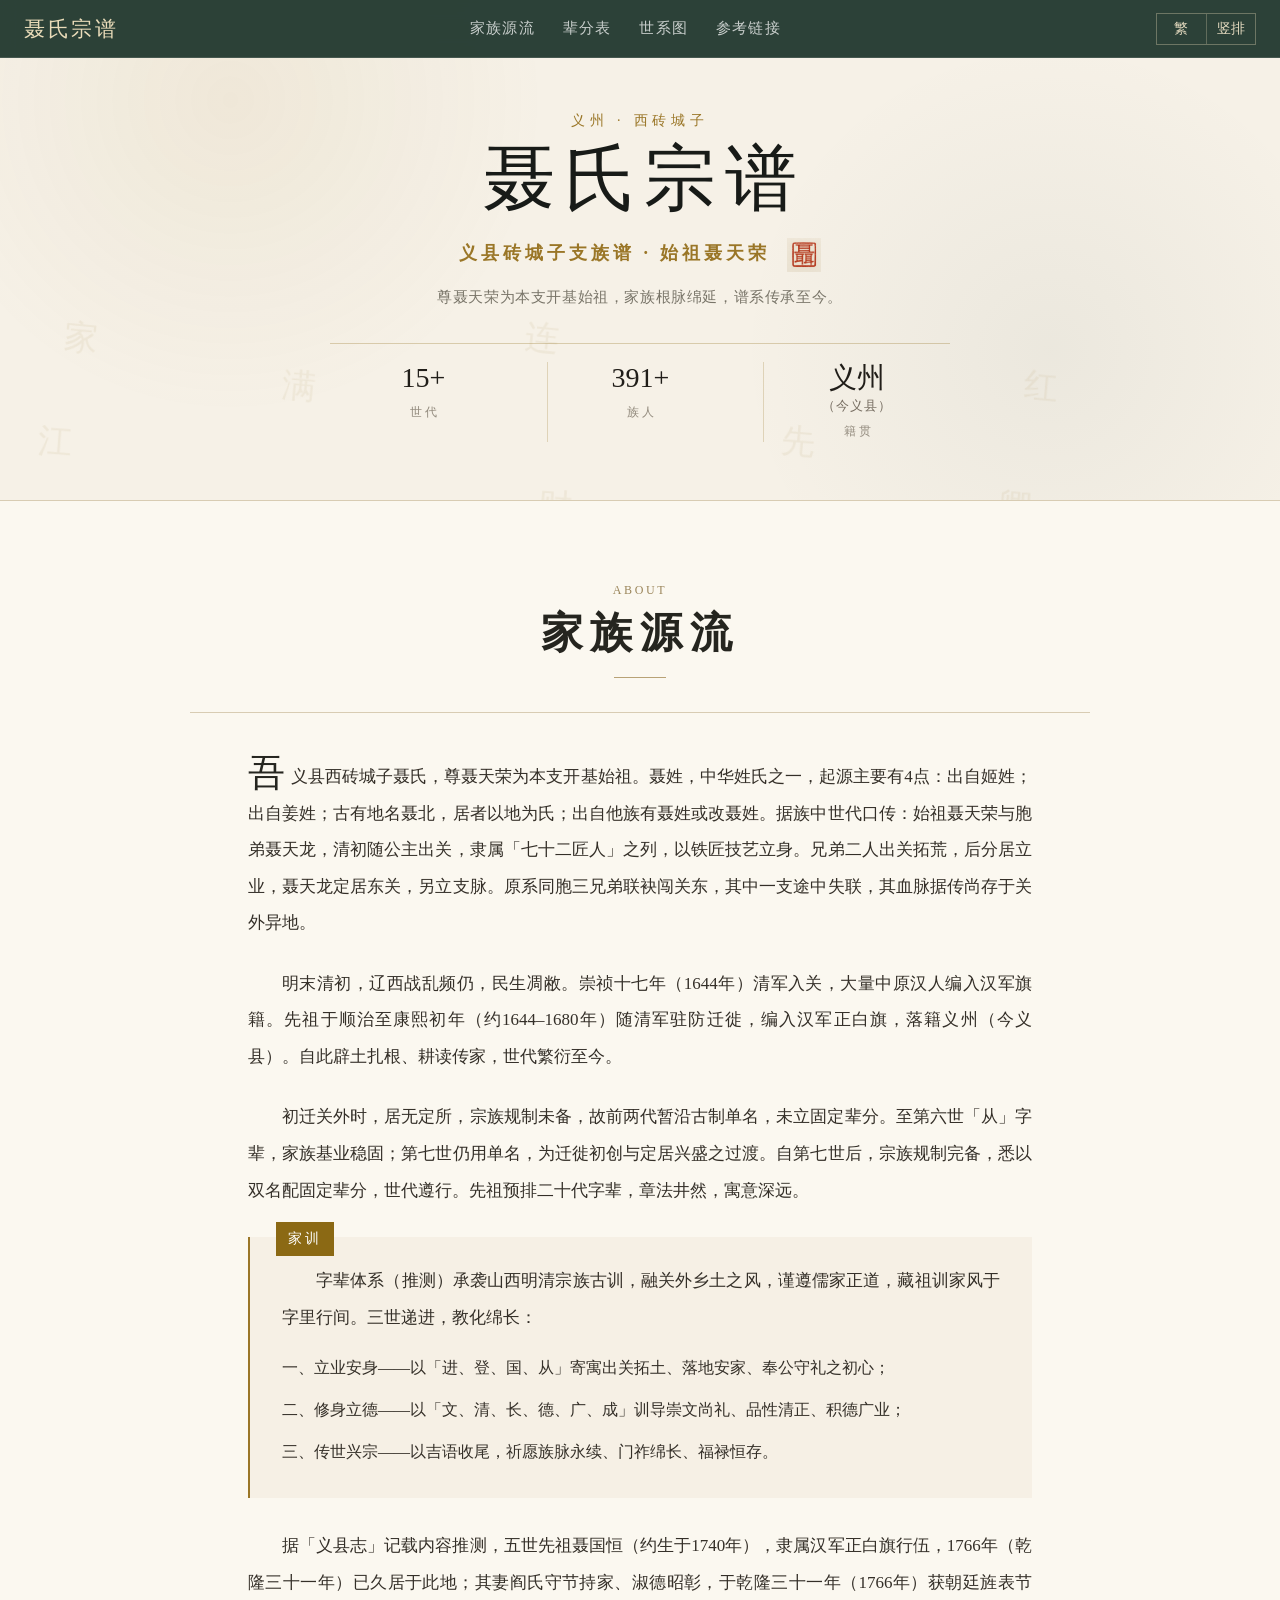
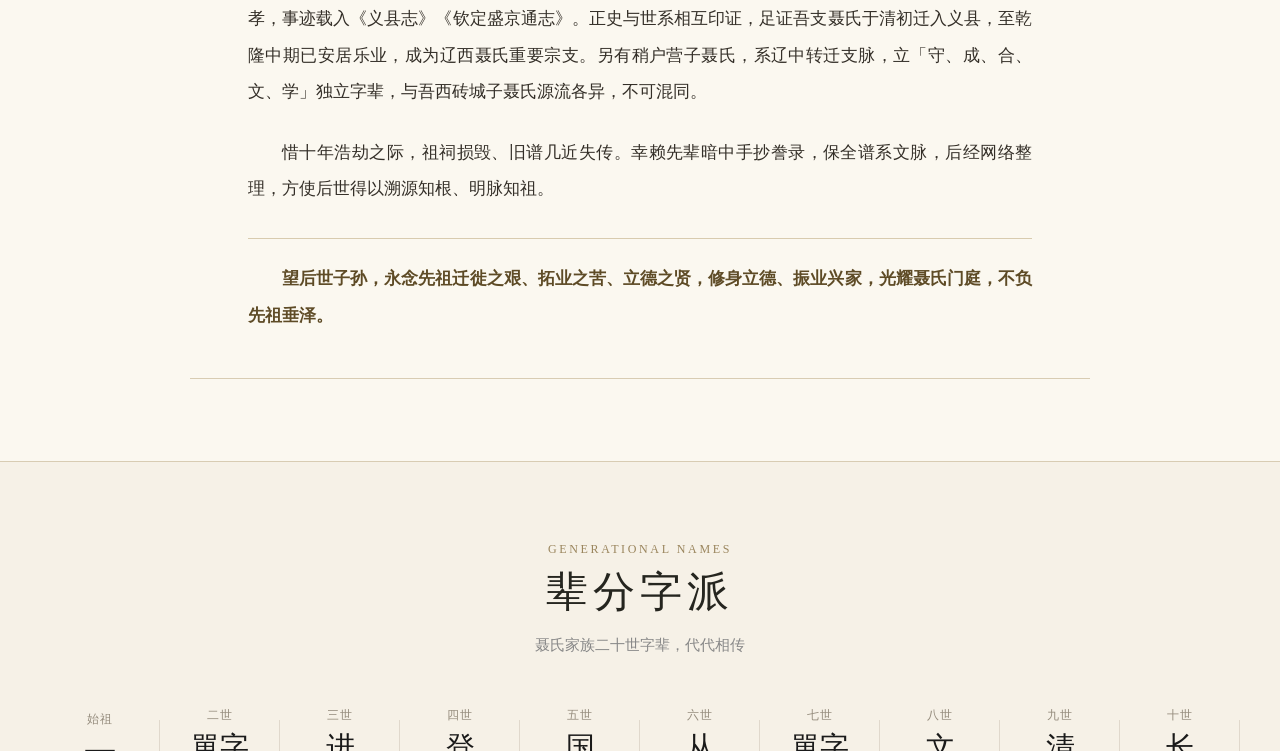
==== commit ce7e390c: "fix: unify genealogy typography and publish refreshed design" ====
--- a/index.html
+++ b/index.html
@@ -1,161 +1,918 @@
 <!DOCTYPE html>
 <html lang="zh-CN">
 <head>
-  <meta charset="UTF-8">
-  <meta name="viewport" content="width=device-width, initial-scale=1.0">
-  <meta name="description" content="义县砖城子聂氏家族世系与历史资料">
-  <title>聂氏族谱 · 义县砖城子</title>
-  <link rel="stylesheet" href="style.css?v=20260711-10">
+<meta charset="UTF-8">
+<meta name="viewport" content="width=device-width,initial-scale=1.0">
+<meta http-equiv="refresh" content="0; url=new-page.html">
+<title>聂氏族谱</title>
+<style>
+
+*{box-sizing:border-box;margin:0;padding:0}
+html{scroll-behavior:smooth;font-size:16px}
+body{background:#FAF8F5;color:#1A1A1A;font-family:"Source Han Serif SC","Noto Serif CJK SC","PingFang SC",serif;line-height:1.6}
+
+/* Nav */
+#nv{position:fixed;top:0;left:0;right:0;z-index:100;background:rgba(250,248,245,0.92);backdrop-filter:blur(12px);border-bottom:1px solid rgba(0,0,0,0.06)}
+.ni{max-width:1200px;margin:0 auto;padding:0 24px;height:60px;display:flex;align-items:center;justify-content:space-between}
+.nl{font-family:"PingFang SC",sans-serif;display:flex;gap:32px}
+.nl a{color:#5A5A5A;text-decoration:none;font-size:14px;transition:color .2s}
+.nl a:hover{color:#8B6914}
+#nT{display:none;background:none;border:none;font-size:24px;cursor:pointer;color:#333}
+
+/* Hero */
+.hero{position:relative;min-height:66vh;display:flex;align-items:center;justify-content:center;padding:100px 24px 60px;overflow:hidden;text-align:center}
+.hb{position:absolute;inset:0;background:linear-gradient(135deg,#FAF8F5 0%,#F0E8D8 50%,#E8DCC8 100%);z-index:0}
+#hF{position:absolute;inset:0;z-index:0;pointer-events:none;overflow:hidden}
+.fc{position:absolute;color:#8B6914;opacity:0.12;animation:fUp 12s ease-in-out infinite;user-select:none;pointer-events:none;font-family:"KaiTi","楷体","STKaiti",serif}
+@keyframes fUp{0%{transform:translateY(80vh);opacity:0}10%{opacity:0.08}50%{opacity:0.06}90%{opacity:0.08}100%{transform:translateY(-20vh);opacity:0}}
+.hc{position:relative;z-index:1;max-width:700px}
+.hc h1{font-size:clamp(36px,6vw,60px);font-weight:900;letter-spacing:8px;margin-bottom:16px}
+.hs{font-size:clamp(14px,2.5vw,18px);color:#8B6914;letter-spacing:4px;margin-bottom:8px}
+.hd{font-size:15px;color:#888;max-width:480px;margin:0 auto 40px}
+.hst{display:flex;justify-content:center;gap:40px}
+.st .sn{font-size:32px;font-weight:700;display:block}
+.st .sl{font-size:12px;color:#999;letter-spacing:2px;display:block;margin-top:4px}
+
+/* Sections */
+.sec{padding:70px 24px}
+.sec h2{font-size:clamp(24px,3.5vw,36px);font-weight:700;margin-bottom:12px}
+.sl{font-size:11px;letter-spacing:3px;color:#aaa;margin-bottom:8px}
+.sd{font-size:15px;color:#888;margin-bottom:40px}
+
+/* Beifen */
+#bf{background:#fff;text-align:center}
+#bf h2,#bf .sd{text-align:center}
+.bf-sc{overflow-x:auto;padding-bottom:12px;text-align:center}
+.bf-tr{display:inline-flex}
+.bf-item{flex-shrink:0;padding:0 20px;text-align:center;cursor:pointer;transition:transform .2s;position:relative}
+.bf-item:hover{transform:scale(1.2)}
+.bf-item:hover .bf-c{color:#8B6914}
+.bf-item::after{content:'';position:absolute;right:0;top:20%;height:60%;width:1px;background:#E0D8CC}
+.bf-item:last-child::after{display:none}
+.bf-g{font-size:12px;color:#aaa;margin-bottom:4px;letter-spacing:1px}
+.bf-c{font-size:32px;font-weight:700;display:block;transition:color .2s}
+
+/* Tree */
+#tr{background:#FAF8F5}
+.tc{display:flex;gap:12px;align-items:center;justify-content:center;margin-bottom:40px;flex-wrap:wrap}
+.tc input{padding:14px 20px;border:2px solid #E0D8CC;border-radius:10px;font-size:28px;width:360px;background:#fff;outline:none;font-family:inherit}
+.tc input:focus{border-color:#8B6914}
+.g-j{display:flex;gap:4px;flex-wrap:wrap;justify-content:center}
+.g-btn{padding:12px 20px;border:1px solid #E0D8CC;border-radius:10px;background:#fff;font-size:24px;color:#666;cursor:pointer;font-family:inherit}
+.g-btn:hover{border-color:#8B6914;color:#8B6914}
+.g-btn.on{background:#8B6914;color:#fff;border-color:#8B6914}
+
+#trC{max-width:1200px;margin:0 auto}
+.g-row{opacity:1;transform:translateY(0);transition:opacity .6s,transform .6s;margin-bottom:32px;display:flex;flex-direction:column;align-items:center}
+.g-h{text-align:center;margin-bottom:16px}
+.g-h h3{font-size:28px}.g-row:nth-child(odd) .g-h h3{font-weight:700}.g-row:nth-child(even) .g-h h3{font-weight:400}
+.g-i{font-size:26px;color:#999;margin-top:8px}
+.g-l{width:40px;height:2px;background:#D4C5A9;margin:10px auto 0;border-radius:1px}
+.g-m{display:flex;flex-wrap:wrap;gap:10px;justify-content:center;width:100%}
+.g-c{width:2px;height:20px;background:linear-gradient(to bottom,#D4C5A9,transparent);margin:0 auto}
+
+.cg{display:flex;flex-direction:column;align-items:center}
+.pc{background:#fff;border:1px solid #EDE8E0;border-radius:10px;padding:12px 4px;cursor:pointer;transition:all .25s;width:56px;min-height:80px;display:flex;flex-direction:column;align-items:center;justify-content:center;text-align:center}
+.pc:hover{transform:translateY(-3px);box-shadow:0 8px 24px rgba(0,0,0,0.06);border-color:#D4C5A9}
+.pn{font-size:28px;font-weight:600;line-height:1.3;display:block}
+
+/* History */
+#hi{background:#fff}
+.hg{display:grid;grid-template-columns:repeat(auto-fit,minmax(260px,1fr));gap:24px;max-width:800px;margin:0 auto}
+.hc2{background:#FAF8F5;border:1px solid #EDE8E0;border-radius:12px;padding:28px;transition:all .25s}
+.hc2:hover{transform:translateY(-2px);box-shadow:0 8px 24px rgba(0,0,0,0.04)}
+.hc2 h3{font-size:18px;font-weight:600;margin-bottom:8px}
+.hc2 p{font-size:14px;color:#666}
+.hd2{color:#8B6914!important;margin-top:6px;font-weight:500}
+
+/* Footer */
+.ft{background:#1A1A1A;color:#fff;padding:50px 24px;text-align:center}
+.ft p{font-size:14px;color:rgba(255,255,255,0.6);margin-bottom:4px}
+.ft .fe{font-size:13px;color:rgba(255,255,255,0.5);margin-top:8px}
+
+/* Modal */
+#mO{position:fixed;inset:0;background:rgba(0,0,0,0.4);z-index:200;display:none;align-items:center;justify-content:center;backdrop-filter:blur(4px)}
+#mO.on{display:flex}
+.modal{background:#fff;border-radius:16px;padding:32px;max-width:400px;width:90%;position:relative}
+#mX{position:absolute;top:16px;right:16px;background:none;border:none;font-size:20px;color:#999;cursor:pointer;width:28px;height:28px;border-radius:50%}
+#mX:hover{background:#f0f0f0;color:#333}
+#mC{text-align:left}
+.mf{display:flex;padding:8px 0;border-bottom:1px solid #f0f0f0;align-items:flex-start}
+.mf:last-child{border-bottom:none}
+.ml{font-size:14px;color:#888;min-width:40px;flex-shrink:0}
+.mv{font-size:14px;color:#1A1A1A;flex:1}
+.fb{background:none;border:1px solid #D4C5A9;border-radius:6px;padding:6px 16px;font-size:13px;color:#8B6914;cursor:pointer;font-family:inherit}
+.fb:hover{background:#8B6914;color:#fff}
+
+/* #pwBtn */
+#pB{padding:12px 20px;border:2px solid #8B6914;border-radius:10px;background:#fff;font-size:24px;color:#8B6914;cursor:pointer;font-family:inherit}
+#pB:hover{background:#8B6914;color:#fff!important}
+
+/* Responsive */
+@media(max-width:768px){
+  .nl{display:none}
+  #nT{display:block}
+  .nl.on{display:flex;flex-direction:column;position:absolute;top:60px;left:0;right:0;background:rgba(250,248,245,0.98);backdrop-filter:blur(12px);padding:16px 24px;gap:16px;border-bottom:1px solid rgba(0,0,0,0.06)}
+  .hst{gap:20px}
+  .st .sn{font-size:24px}
+  .bf-item{padding:0 14px}
+  .bf-c{font-size:24px}
+  .pc{width:70px;min-height:70px}
+  .pn{font-size:13px}
+  .sec{padding:50px 16px}
+}
+
+
+
+
+
+
+/* ===== Mobile Responsive Enhancements ===== */
+
+/* Small phones */
+@media(max-width:480px){
+  .hero{padding:80px 12px 40px;min-height:50vh}
+  .hero h1{font-size:clamp(28px,8vw,36px)!important;letter-spacing:4px}
+  .hs{font-size:12px!important}
+  .hd{font-size:13px!important;margin-bottom:24px}
+  .hst{gap:16px}
+  .st .sn{font-size:20px}
+  .st .sl{font-size:11px}
+  .fc{display:none!important}
+  
+  .sec{padding:30px 12px!important}
+  .sec h2{font-size:clamp(20px,5vw,24px)!important}
+  .sd{font-size:13px!important;margin-bottom:20px!important}
+  
+  .bf-item{padding:0 8px}
+  .bf-g{font-size:10px}
+  .bf-c{font-size:20px!important}
+  
+  .g-h h3{font-size:20px!important}
+  .g-i{font-size:14px!important}
+  .g-row{margin-bottom:20px!important}
+  .g-m{gap:6px!important}
+  
+  .pc{width:44px!important;min-height:56px!important;padding:8px 2px!important;border-radius:6px!important}
+  .pn{font-size:14px!important;line-height:1.2!important}
+  .cl{width:44px!important}
+  
+  
+  .g-btn{padding:6px 10px!important;font-size:13px!important;border-radius:6px!important}
+  .tc{gap:6px!important;margin-bottom:20px!important}
+  #pB{padding:8px 14px!important;font-size:13px!important}
+  
+  .sl{font-size:10px!important}
+  
+  .hc2{padding:16px!important}
+  .hc2 h3{font-size:15px!important}
+  .hc2 p{font-size:12px!important}
+  
+  .modal{padding:20px!important;width:95%!important;border-radius:12px!important}
+  .ml{font-size:13px!important;min-width:70px!important}
+  .mv{font-size:13px!important}
+  .mf{padding:6px 0!important}
+  
+  .ft{padding:30px 16px!important}
+  .ft p{font-size:12px!important}
+  
+  .intro-section p{font-size:14px!important}
+  
+  #toggleSC{font-size:11px!important;padding:2px 6px!important}
+  
+  /* History images 2x2 -> 1 column */
+  .hg{grid-template-columns:1fr!important}
+  
+  .intro-section{font-size:clamp(14px,3vw,18px)!important}
+}
+
+/* Tablets */
+@media(min-width:481px) and (max-width:768px){
+  .hero{padding:90px 16px 50px;min-height:55vh}
+  .hero h1{font-size:clamp(32px,6vw,40px)!important}
+  
+  .g-h h3{font-size:24px!important}
+  .pc{width:50px!important;min-height:60px!important}
+  .pn{font-size:14px!important}
+  .cl{width:50px!important}
+  
+  .g-btn{padding:8px 12px!important;font-size:14px!important}
+  #pB{padding:8px 16px!important;font-size:14px!important}
+  
+  .sec{padding:40px 16px!important}
+  
+  /* History images 2x2 */
+  .hg{grid-template-columns:repeat(2,1fr)!important}
+}
+
+/* Touch optimization for all mobile */
+@media(hover:none) and (pointer:coarse){
+  .g-btn,#pB,#toggleSC,.pc,.bf-item,.fb,#mX,
+  .pc{min-height:56px!important}
+  .g-btn,#pB{padding-top:10px!important;padding-bottom:10px!important}
+}
+
+/* Landscape phones */
+@media(max-height:500px) and (orientation:landscape){
+  .hero{padding:70px 12px 30px!important;min-height:80vh!important}
+  .hero h1{font-size:28px!important}
+  .hd{font-size:12px!important;margin-bottom:16px!important}
+  .hst{gap:12px!important}
+  .st .sn{font-size:18px!important}
+  
+  .sec{padding:20px 12px!important}
+  .g-row{margin-bottom:12px!important}
+  
+  .fc{display:none!important}
+}
+
+</style>
 </head>
 <body>
-  <nav id="nav">
-    <div class="nav-inner">
-      <a href="#hero" class="nav-logo" aria-label="返回首页">聶</a>
-      <div class="nav-links">
-        <a href="#intro">家族源流</a>
-        <a href="#beifen">辈分表</a>
-        <a href="#tree">世系图</a>
-        <a href="#references">参考链接</a>
+<nav id="nv"><div class="ni"><span style="width:34px;height:34px;background:#8B6914;color:#fff;border-radius:8px;display:flex;align-items:center;justify-content:center;font-size:18px;font-weight:700;font-family:serif;">聶</span><div class="nl"><a href="#tr">世系图</a><a href="#bf">辈分表</a><a href="#hi">歷史</a></div><button id="toggleSC" style="background:none;border:1px solid #ccc;border-radius:4px;padding:2px 8px;font-size:13px;cursor:pointer;font-family:inherit;color:#666;white-space:nowrap;">简｜繁</button><button id="nT">☰</button></div></nav>
+<section class="hero"><div class="hb"></div><div id="hF"></div><div class="hc"><h1>聂氏族谱</h1><p class="hs">义县砖城子 · 聶氏家族世系傳承</p><p class="hd">始祖聶天榮（兄：天龍），至今一脈傳承十四世，家族繁衍，根脈綿延，祖籍山西「傳說」</p><div class="hst"><div class="st"><span class="sn" id="gC">0</span><span class="sl">世代</span></div><div class="st"><span class="sn" id="tC">0</span><span class="sl">族人</span></div><div class="st"><span class="sn" id="sY">辽宁</span><span class="sl">籍贯</span></div></div></div></section>
+
+
+
+<section class="sec" id="intro" style="background:#fff;padding-top:40px;padding-bottom:40px;">
+  <div class="sl" style="text-align:center;margin-bottom:4px;">ABOUT</div>
+  <h2 style="text-align:center;margin-bottom:24px;">家族源流</h2>
+      <div style="max-width:1600px;margin:0 auto;font-size:clamp(16px,2.33vw,24px);line-height:1.9;color:#333;padding:0 20px;letter-spacing:0.05em;">
+    <p style="text-indent:2em;margin-bottom:16px;">吾义县西砖城子聂氏，尊聂天荣为本支开基始祖。据族中世代口传：始祖聂天荣与胞弟聂天龙，清初随公主出关，隶属「七十二匠人」之列，以铁匠技艺立身。兄弟二人出关拓荒，后分居立业，聂天龙定居东关，另立支脉。原系同胞三兄弟联袂闯关东，其中一支途中失联，其血脉据传尚存于关外异地。</p>
+    <p style="text-indent:2em;margin-bottom:16px;">明末清初，辽西战乱频仍，民生凋敝。崇祯十七年（1644年）清军入关，大量中原汉人编入汉军旗籍。先祖于顺治至康熙初年（约1644–1680年）随清军驻防迁徙，编入汉军正白旗，落籍义州（今义县）。自此辟土扎根、耕读传家，世代繁衍至今。</p>
+    <p style="text-indent:2em;margin-bottom:16px;">初迁关外时，居无定所，宗族规制未备，故前两代暂沿古制单名，未立固定辈分。至第六世「从」字辈，家族基业稳固；第七世仍用单名，为迁徙初创与定居兴盛之过渡。自第七世后，宗族规制完备，悉以双名配固定辈分，世代遵行。先祖预排二十代字辈，章法井然，寓意深远，实为北方宗族传世典范。</p>
+    <p style="text-indent:2em;margin-bottom:16px;">字辈体系承袭山西明清宗族古训，融关外乡土之风，谨遵儒家正道，藏祖训家风于字里行间。三世递进，教化绵长：</p>
+    <p style="text-indent:2em;margin-bottom:16px;">一、立业安身——以「进、登、国、从」寄寓出关拓土、落地安家、奉公守礼之初心；</p>
+    <p style="text-indent:2em;margin-bottom:16px;">二、修身立德——以「文、清、长、德、广、成」训导崇文尚礼、品性清正、积德广业；</p>
+    <p style="text-indent:2em;margin-bottom:16px;">三、传世兴宗——以吉语收尾，祈愿族脉永续、门祚绵长、福禄恒存。</p>
+    <p style="text-indent:2em;margin-bottom:16px;">五世先祖聂国恒（约生于1740年），隶属汉军正白旗行伍。其妻阎氏守节持家、淑德昭彰，于乾隆三十一年（1766年）获朝廷旌表节孝，事迹载入《义县志》《钦定盛京通志》。正史与世系相互印证，足证吾支聂氏于清初迁入义县，至乾隆中期已安居乐业，成为辽西聂氏重要宗支。另有稍户营子聂氏，系辽中转迁支脉，立「守、成、合、文、学」独立字辈，与吾西砖城子聂氏源流各异，不可混同。</p>
+    <p style="text-indent:2em;margin-bottom:16px;">惜十年浩劫之际，祖祠损毁、旧谱几近失传。幸赖先辈暗中手抄誊录，保全谱系文脉，后经网络整理，方使后世得以溯源知根、明脉知祖。望后世子孙，永念先祖迁徙之艰、拓业之苦、立德之贤，修身立德、振业兴家，光耀聂氏门庭，不负先祖垂泽。</p>
+    <p style="text-indent:2em;margin-bottom:16px;"></p>
+  </div></div><h2 style="text-align:center;">辈分字派</h2><p class="sd" style="text-align:center;">聶氏家族二十世字辈，代代相传</p><div class="bf-sc"><div class="bf-tr" id="bfT"></div></div></section>
+<section class="sec" id="tr"><div class="sl" style="text-align:center;">FAMILY TREE</div><h2 style="text-align:center;">家族世系</h2><p class="sd" style="text-align:center;">点击姓名查看详情</p><div class="tc"><div class="g-j" id="gJ"></div><button id="pB">输入密码查看更多后人</button></div><div id="trC"></div></section>
+<section class="sec" id="hi">
+  <div class="sl" style="text-align:center;">HISTORICAL CONTEXT</div>
+  <h2 style="text-align:center;">历史背景</h2>
+  <p class="sd" style="text-align:center;">點擊圖片查看文獻原檔</p>
+  <div style="display:grid;grid-template-columns:repeat(3,1fr);gap:20px;max-width:1000px;margin:0 auto;">
+    <a href="http://read.nlc.cn/OutOpenBook/OpenTwoObjectBook?aid=403&bid=67566.0&cid=87509" target="_blank" style="text-decoration:none;display:block;">
+      <div style="background:#fff;border:1px solid #EDE8E0;border-radius:12px;overflow:hidden;transition:all .3s;height:100%;">
+        <div style="padding:14px;background:linear-gradient(135deg,#FAF8F5,#F0E8D8);">
+          <div style="font-size:13px;font-weight:600;color:#8B6914;">義縣志</div>
+          <div style="font-size:12px;color:#888;margin-top:2px;">第十四册 · 人物志</div>
+        </div>
+        <img src="義縣志 · 第十四册 人物志_01.png" style="width:100%;display:block;">
       </div>
-      <button class="nav-toggle" id="navToggle" aria-label="打开导航" aria-expanded="false">☰</button>
-    </div>
-  </nav>
-
-  <section class="hero" id="hero">
-    <div class="hero-bg"></div>
-    <div class="hero-floating" id="heroFloating" aria-hidden="true"></div>
-    <div class="hero-content">
-      <h1>聂氏族谱</h1>
-      <p class="hero-sub">义县砖城子 · 聂氏家族世系传承</p>
-      <p class="hero-desc">尊聂天荣为本支开基始祖，家族根脉绵延，谱系传承至今。</p>
-      <div class="hero-stats">
-        <div class="stat"><span class="stat-num" id="genCount">15+</span><span class="stat-label">世代</span></div>
-        <div class="stat"><span class="stat-num" id="totalCount">390+</span><span class="stat-label">族人</span></div>
-        <div class="stat stat-origin"><span class="stat-num stat-place">义州</span><span class="stat-place-note">（今义县）</span><span class="stat-label">籍贯</span></div>
+    </a>
+    <a href="http://read.nlc.cn/OutOpenBook/OpenTwoObjectBook?aid=403&bid=67566.0&cid=87509" target="_blank" style="text-decoration:none;display:block;">
+      <div style="background:#fff;border:1px solid #EDE8E0;border-radius:12px;overflow:hidden;transition:all .3s;height:100%;">
+        <div style="padding:14px;background:linear-gradient(135deg,#FAF8F5,#F0E8D8);">
+          <div style="font-size:13px;font-weight:600;color:#8B6914;">義縣志</div>
+          <div style="font-size:12px;color:#888;margin-top:2px;">第十四册 · 人物志</div>
+        </div>
+        <img src="義縣志 · 第十四册 人物志_02.png" style="width:100%;display:block;">
       </div>
-    </div>
-  </section>
-
-  <section class="history-section" id="intro">
-    <div class="intro-heading">
-      <div class="section-label">ABOUT</div>
-      <h2>家族源流</h2>
-    </div>
-    <div class="source-copy" aria-label="聂氏家族源流正文">
-      <p>吾义县西砖城子聂氏，尊聂天荣为本支开基始祖。聂姓，中华姓氏之一，起源主要有4点：出自姬姓；出自姜姓；古有地名聂北，居者以地为氏；出自他族有聂姓或改聂姓。据族中世代口传：始祖聂天荣与胞弟聂天龙，清初随公主出关，隶属「七十二匠人」之列，以铁匠技艺立身。兄弟二人出关拓荒，后分居立业，聂天龙定居东关，另立支脉。原系同胞三兄弟联袂闯关东，其中一支途中失联，其血脉据传尚存于关外异地。</p>
-      <p>明末清初，辽西战乱频仍，民生凋敝。崇祯十七年（1644年）清军入关，大量中原汉人编入汉军旗籍。先祖于顺治至康熙初年（约1644–1680年）随清军驻防迁徙，编入汉军正白旗，落籍义州（今义县）。自此辟土扎根、耕读传家，世代繁衍至今。</p>
-      <p>初迁关外时，居无定所，宗族规制未备，故前两代暂沿古制单名，未立固定辈分。至第六世「从」字辈，家族基业稳固；第七世仍用单名，为迁徙初创与定居兴盛之过渡。自第七世后，宗族规制完备，悉以双名配固定辈分，世代遵行。先祖预排二十代字辈，章法井然，寓意深远。</p>
-      <div class="source-teaching">
-        <p>字辈体系（推测）承袭山西明清宗族古训，融关外乡土之风，谨遵儒家正道，藏祖训家风于字里行间。三世递进，教化绵长：</p>
-        <p class="source-principle">一、立业安身——以「进、登、国、从」寄寓出关拓土、落地安家、奉公守礼之初心；</p>
-        <p class="source-principle">二、修身立德——以「文、清、长、德、广、成」训导崇文尚礼、品性清正、积德广业；</p>
-        <p class="source-principle">三、传世兴宗——以吉语收尾，祈愿族脉永续、门祚绵长、福禄恒存。</p>
+    </a>
+    <a href="http://read.nlc.cn/OutOpenBook/OpenObjectBook?aid=403&bid=10623.0" target="_blank" style="text-decoration:none;display:block;">
+      <div style="background:#fff;border:1px solid #EDE8E0;border-radius:12px;overflow:hidden;transition:all .3s;height:100%;">
+        <div style="padding:14px;background:linear-gradient(135deg,#FAF8F5,#F0E8D8);">
+          <div style="font-size:13px;font-weight:600;color:#8B6914;">钦定盛京通志</div>
+          <div style="font-size:12px;color:#888;margin-top:2px;">卷九十四 · 三十一</div>
+        </div>
+        <img src="欽定盛京通志 · 卷九十四 三十一.png" style="width:100%;display:block;">
       </div>
-      <p>据「义县志」记载内容推测，五世先祖聂国恒（约生于1740年），隶属汉军正白旗行伍，1766年（乾隆三十一年）已久居于此地；其妻阎氏守节持家、淑德昭彰，于乾隆三十一年（1766年）获朝廷旌表节孝，事迹载入《义县志》《钦定盛京通志》。正史与世系相互印证，足证吾支聂氏于清初迁入义县，至乾隆中期已安居乐业，成为辽西聂氏重要宗支。另有稍户营子聂氏，系辽中转迁支脉，立「守、成、合、文、学」独立字辈，与吾西砖城子聂氏源流各异，不可混同。</p>
-      <p>惜十年浩劫之际，祖祠损毁、旧谱几近失传。幸赖先辈暗中手抄誊录，保全谱系文脉，后经网络整理，方使后世得以溯源知根、明脉知祖。</p>
-      <p class="source-wish">望后世子孙，永念先祖迁徙之艰、拓业之苦、立德之贤，修身立德、振业兴家，光耀聂氏门庭，不负先祖垂泽。</p>
-    </div>
-  </section>
-
-  <section class="beifen-section" id="beifen">
-    <div class="section-label">GENERATIONAL NAMES</div>
-    <h2>辈分字派</h2>
-    <p class="section-desc">聂氏家族二十世字辈，代代相传</p>
-    <div class="beifen-scroll"><div class="beifen-track" id="beifenTrack"><span class="data-loading">族谱数据载入中…</span></div></div>
-  </section>
-
-  <section class="tree-section" id="tree">
-    <div class="section-label" style="text-align:center">FAMILY TREE</div>
-    <h2 style="text-align:center">家族世系</h2>
-    <p class="section-desc" style="text-align:center">搜索姓名或按世代浏览，点击族人查看详情</p>
-    <div class="tree-controls">
-      <div class="search-box"><input type="search" id="searchInput" placeholder="搜索族人姓名…" aria-label="搜索族人姓名"></div>
-      <div class="gen-jump" id="genJump"></div>
-      <button id="pwBtn" class="gen-btn password-trigger">输入密码查看十二世后族人</button>
-    </div>
-    <p id="searchStatus" class="search-status" role="status"></p>
-    <div class="tree-container" id="treeContainer"><p class="data-loading">族谱数据载入中…</p></div>
-  </section>
-
-  <section class="references-section combined-references" id="references">
-    <div class="section-label">REFERENCE LINKS</div>
-    <h2>参考链接</h2>
-    <p class="section-desc">县志、地方文献及网络整理资料</p>
-    <h3 class="reference-group-title">县志与地方文献</h3>
-    <div class="reference-index">
-      <a href="http://read.nlc.cn/allSearch/searchDetail?searchType=all&amp;showType=1&amp;indexName=data_511&amp;fid=023031404022170" target="_blank" rel="noopener"><span>国家图书馆藏</span><strong>义县志补遗</strong></a>
-      <a href="http://read.nlc.cn/allSearch/searchDetail?searchType=all&amp;showType=1&amp;indexName=data_471&amp;fid=001021111010006" target="_blank" rel="noopener"><span>国家图书馆藏</span><strong>义县志</strong></a>
-    </div>
-    <div class="document-grid merged-document-grid">
-      <a class="document-card" href="http://read.nlc.cn/OutOpenBook/OpenTwoObjectBook?aid=403&amp;bid=67566.0&amp;cid=87509" target="_blank" rel="noopener">
-        <div class="document-meta"><strong>义县志</strong><span>第十四册 · 人物志 · 01</span></div>
-        <img src="義縣志 · 第十四册 人物志_01.png" alt="义县志第十四册人物志原档之一">
-      </a>
-      <a class="document-card" href="http://read.nlc.cn/OutOpenBook/OpenTwoObjectBook?aid=403&amp;bid=67566.0&amp;cid=87509" target="_blank" rel="noopener">
-        <div class="document-meta"><strong>义县志</strong><span>第十四册 · 人物志 · 02</span></div>
-        <img src="義縣志 · 第十四册 人物志_02.png" alt="义县志第十四册人物志原档之二">
-      </a>
-      <a class="document-card" href="http://read.nlc.cn/OutOpenBook/OpenObjectBook?aid=403&amp;bid=10623.0" target="_blank" rel="noopener">
-        <div class="document-meta"><strong>钦定盛京通志</strong><span>卷九十四 · 三十一</span></div>
-        <img src="欽定盛京通志 · 卷九十四 三十一.png" alt="钦定盛京通志卷九十四原档">
-      </a>
-    </div>
-    <div class="document-annotation">
-      <div class="document-annotation-title"><span>文献考据</span><strong>《义县志》第十四册人物志 · 02</strong></div>
-      <p>谱牒所载 “国” 字辈考据推求，先祖聂国恒大概率归属始祖聂天荣本支，亦有可能出自聂天龙分立的东关支脉。两支同出一宗，故其隶属于本宗族的可能性极高。无论分属哪一支派，依托现有史料可得出两点确凿论断：</p>
-      <p><strong>其一，</strong>先祖虽编入汉军正白旗前来驻防定居，血脉本源实为中原汉族，世代承袭汉族传统宗族礼制与家风；</p>
-      <p><strong>其二，</strong>至乾隆三十一年（公元 1766 年），本宗族人已然久居义地，完成本土化定居，于此落地深耕、世代繁衍。</p>
-    </div>
-    <a class="reference-feature" href="http://read.nlc.cn/OutOpenBook/OpenTwoObjectBook?aid=403&amp;bid=103655.0&amp;cid=109610" target="_blank" rel="noopener">
-      <img src="yixian-gazetteer-geography-p51.png" alt="义县志中卷一地舆志第五区砖城子修乡道记载">
-      <span class="reference-feature-copy">
-        <span class="reference-feature-meta">义县志 · 中卷（一）地舆志 · P51</span>
-        <strong>砖城子修乡道记载</strong>
-        <span>旧时《义县志》地舆志此处标注人名，代表二人是<strong>牵头主办者</strong>，主要承担筹措钱款、召集乡民施工、统筹工程落地的工作，属于乡绅层面的主事，并非官府委派的公职官吏。二人大概率是砖城子本地声望较高的宗族代表，凭借乡土号召力推进修路事宜。</span>
-        <small>点击查看国家图书馆原档</small>
-      </span>
     </a>
-    <h3 class="reference-group-title network-group-title">网络资料</h3>
-    <div class="reference-grid">
-      <a class="reference-card" href="https://niezushizhi.kuaizhan.com/65/85/p34734839720695" target="_blank" rel="noopener">
-        <img src="reference-1.png" alt="锦州及辽西地区聂族资料页面截图">
-        <span class="reference-body"><strong>锦州及辽西地区聂族资料</strong><small>niezushizhi.kuaizhan.com</small></span>
-      </a>
-      <a class="reference-card" href="https://niezushizhi.kuaizhan.com/37/54/p3097651448cfd1" target="_blank" rel="noopener">
-        <img src="reference-2.png" alt="义县西砖城聂氏资料页面截图">
-        <span class="reference-body"><strong>义县西砖城聂氏资料</strong><small>niezushizhi.kuaizhan.com</small></span>
-      </a>
-      <a class="reference-card" href="https://www.jiapu.tv/bbs/iskl/155857.html" target="_blank" rel="noopener">
-        <img src="reference-3.png" alt="辽宁聂氏字辈资料页面截图">
-        <span class="reference-body"><strong>辽宁聂氏字辈资料</strong><small>jiapu.tv</small></span>
-      </a>
-    </div>
-  </section>
-
-  <section class="editor-note-section" id="editor-note">
-    <div class="editor-note-inner">
-      <div class="section-label">EDITOR'S NOTE</div>
-      <h2>整理后记</h2>
-      <div class="editor-note-copy">
-        <p>本宗谱肇始辑纂于 2022 年，资料多撷取公开文史记载、网络可信史料，并参稽地方旧志考究整编。修谱初衷，意在使宗族后辈铭记先祖拓荒立业之艰，明晰本支聂氏的源流沿革、迁徙始末、发展背景与文脉积淀；后世为子嗣定名之时，亦可循谱知悉先祖讳号，恪守避讳礼制。</p>
-        <p>综考现存史料，吾族历代先辈并无地位煊赫之显贵，亦无劣迹昭著之人，世守淳朴乡风，先祖长久定居砖城子村及村西五里处之棺材沟（别称西沟），世代躬耕务农，家风敦厚。近代谱牒因故中断续修，现存在册名讳尚有缺漏，诚盼族中贤达广搜旧闻、提供史料，补全谱系阙失之处。</p>
-        <p>历经时代更迭、世事变迁，后世族人多外出谋求生计，迁徙四方、异地立业，于各处扎根繁衍、绵延宗脉。纵使居所分散、地域相隔，仍望全体族人常怀溯源之心，不忘故土根本，传承先辈良善家风。</p>
+  </div>
+</section>
+<div </section>
+<footer class="ft"><p>聂氏族谱 · 义县砖城子</p><p class="fe">📧 nieqiang0504@gmail.com · 微信：13386760401 · 欢迎同族联络</p></footer>
+<div id="mO"><div class="modal"><button id="mX">✕</button><div id="mC"></div></div></div>
+<script>
+var D={"beifen": [{"gen": "始祖", "char": ""}, {"gen": "二世", "char": "單字"}, {"gen": "三世", "char": "进"}, {"gen": "四世", "char": "登"}, {"gen": "五世", "char": "国"}, {"gen": "六世", "char": "从"}, {"gen": "七世", "char": "單字"}, {"gen": "八世", "char": "文"}, {"gen": "九世", "char": "清"}, {"gen": "十世", "char": "长"}, {"gen": "十一世", "char": "德"}, {"gen": "十二世", "char": "廣"}, {"gen": "十三世", "char": "成"}, {"gen": "十四世", "char": "先"}, {"gen": "十五世", "char": "印"}, {"gen": "十六世", "char": "家"}, {"gen": "十七世", "char": "吉"}, {"gen": "十八世", "char": "永"}, {"gen": "十九世", "char": "庆"}, {"gen": "二十世", "char": "昌"}], "zupu": [{"g": "始祖", "m": [{"n": "聶天荣", "s": "曹氏"}]}, {"g": "二世", "m": [{"n": "聶成", "s": "未知"}, {"n": "聶德", "s": "杜氏"}, {"n": "聶有", "s": "王氏"}, {"n": "聶福", "s": "賀氏"}, {"n": "聶财", "s": "潘氏"}, {"n": "聶牛", "s": "未知"}]}, {"g": "三世", "m": [{"n": "聶进孝", "s": "何、吕氏"}, {"n": "聶进悌", "s": "王氏"}, {"n": "聶进学", "s": "王氏"}, {"n": "聶进龙", "s": "程氏"}, {"n": "聶进凤", "s": "王氏"}]}, {"g": "四世", "m": [{"n": "聶登贤", "s": "吕氏"}, {"n": "聶登秀", "s": "海氏"}, {"n": "聶登科", "s": "程氏"}, {"n": "聶登金", "s": "杨氏"}, {"n": "聶登银", "s": "柳氏"}, {"n": "聶登举", "s": "谭氏"}, {"n": "聶登魁", "s": "白、王氏"}, {"n": "聶登云", "s": "王氏"}, {"n": "聶登明", "s": "张氏"}, {"n": "聶登亮", "s": "金氏"}, {"n": "聶登英", "s": "未知"}, {"n": "聶登仕", "s": "吴氏"}]}, {"g": "五世", "m": [{"n": "聶国利", "s": "沈氏"}, {"n": "聶国用", "s": "吴氏"}, {"n": "聶国太", "s": "未知"}, {"n": "聶国昌", "s": "未知"}, {"n": "聶国安", "s": "程氏"}, {"n": "聶国祥", "s": "金氏"}, {"n": "聶国禄", "s": "王氏"}, {"n": "聶国惠", "s": "何氏"}, {"n": "聶国平", "s": "未知"}, {"n": "聶国恒", "s": "阎氏"}, {"n": "聶国喜", "s": "张氏"}, {"n": "聶国宁", "s": "刘氏"}, {"n": "聶国相", "s": "刘氏"}, {"n": "聶国栋", "s": "闫氏"}, {"n": "聶国治", "s": "王氏"}, {"n": "聶国卿", "s": "吕氏"}, {"n": "聶国陆", "s": "赵氏"}, {"n": "聶国梁", "s": "王氏"}, {"n": "聶国宽", "s": "关氏"}, {"n": "聶国恒", "s": "冷氏"}, {"n": "聶国兴", "s": "于氏"}, {"n": "聶国顺", "s": "高氏"}, {"n": "聶国臣", "s": "冉氏"}]}, {"g": "六世", "m": [{"n": "聶从弻", "s": "未知"}, {"n": "聶从杰", "s": "张氏"}, {"n": "聶从发", "s": "孟氏"}, {"n": "聶从富", "s": "金氏"}, {"n": "聶从相", "s": "陈氏"}, {"n": "聶从宝", "s": "张氏"}, {"n": "聶从惠", "s": "吴氏"}, {"n": "聶从儒", "s": "于氏"}, {"n": "聶从柏", "s": "张氏"}, {"n": "聶从宫", "s": "吕氏"}, {"n": "聶从和", "s": "岳氏"}, {"n": "聶从江", "s": "金氏"}, {"n": "聶从财", "s": "李、刘、王、崔氏"}, {"n": "聶从德", "s": "闫氏"}, {"n": "聶从美", "s": "顾氏"}, {"n": "聶从福", "s": "李氏"}, {"n": "聶从禄", "s": "徐氏"}, {"n": "聶从寿", "s": "吴氏"}, {"n": "聶从周", "s": "邹氏"}, {"n": "聶从银", "s": "柳氏"}, {"n": "聶从明", "s": "岳氏"}, {"n": "聶从金", "s": "金氏"}, {"n": "聶从河", "s": "陈氏"}, {"n": "聶从亮", "s": "任氏"}, {"n": "聶从模", "s": "胡氏"}, {"n": "聶从俊", "s": "郭氏"}, {"n": "聶从义", "s": "唐氏"}, {"n": "聶从任", "s": "王氏"}, {"n": "聶从银", "s": "张氏"}, {"n": "聶从有", "s": "闫、于、董氏"}]}, {"g": "七世", "m": [{"n": "聶贵", "s": "未知"}, {"n": "聶柱", "s": "魏氏"}, {"n": "聶豹", "s": "李氏"}, {"n": "聶栋", "s": "白氏"}, {"n": "聶会", "s": "陶氏"}, {"n": "聶秀", "s": "之氏"}, {"n": "聶满", "s": "之氏"}, {"n": "聶云", "s": "池氏"}, {"n": "聶春", "s": "高氏"}, {"n": "聶功", "s": "之氏"}, {"n": "聶勤", "s": "朱氏"}, {"n": "聶喜", "s": "之氏"}, {"n": "聶增", "s": "边氏"}, {"n": "聶祥", "s": "夏氏"}, {"n": "聶文", "s": "范氏"}, {"n": "聶德", "s": "李氏"}, {"n": "聶森", "s": "闫氏"}, {"n": "聶庆", "s": "之氏"}, {"n": "聶全", "s": "郭氏"}, {"n": "聶刚", "s": "之氏"}, {"n": "聶玉", "s": "李氏"}, {"n": "聶君", "s": "宋氏"}, {"n": "聶栋", "s": "苑氏"}, {"n": "聶杨", "s": "孙氏"}, {"n": "聶永", "s": "田氏"}, {"n": "聶进", "s": "郭氏"}, {"n": "聶财", "s": "宋氏"}, {"n": "聶宝", "s": "闫氏"}, {"n": "聶升", "s": "宋、王氏"}, {"n": "聶成", "s": "杨氏"}, {"n": "聶美", "s": "会氏"}, {"n": "聶义", "s": "姜氏"}, {"n": "聶利", "s": "张氏"}, {"n": "聶升", "s": "白氏"}, {"n": "聶癸", "s": "金氏"}, {"n": "聶仲", "s": "李氏"}, {"n": "聶郭", "s": "白氏"}, {"n": "聶魁", "s": "刘氏"}, {"n": "聶喜", "s": "李氏"}, {"n": "聶珍", "s": "赵氏"}, {"n": "聶谟", "s": "孙氏"}, {"n": "聶林", "s": "海氏"}, {"n": "聶盛", "s": "李氏"}, {"n": "聶张", "s": "高氏"}, {"n": "聶和", "s": "吴氏"}, {"n": "聶太", "s": "杨、高氏"}, {"n": "聶平", "s": "王氏"}]}, {"g": "八世", "m": [{"n": "聶文马", "s": "赵氏"}, {"n": "聶文芳", "s": "郭氏"}, {"n": "聶文印", "s": "金氏"}, {"n": "聶文质", "s": "高氏"}, {"n": "聶文迨", "s": "邹、崔氏"}, {"n": "聶文增", "s": "邹氏"}, {"n": "聶文信", "s": "未知"}, {"n": "聶文升", "s": "邹氏"}, {"n": "聶文惠", "s": "邹氏"}, {"n": "聶文照", "s": "未知"}, {"n": "聶文平", "s": "张氏"}, {"n": "聶文占", "s": "邹氏"}, {"n": "聶文林", "s": "闫氏"}, {"n": "聶文明", "s": "陈氏"}, {"n": "聶文德", "s": "吴氏"}, {"n": "聶文安", "s": "张氏"}, {"n": "聶文义", "s": "未知"}, {"n": "聶文有", "s": "未知"}, {"n": "聶文连", "s": "杨氏"}, {"n": "聶文福", "s": "敖氏"}, {"n": "聶文利", "s": "未知"}, {"n": "聶文同", "s": "未知"}, {"n": "聶文禄", "s": "赵氏"}, {"n": "聶文全", "s": "张氏"}, {"n": "聶文儒", "s": "高氏"}, {"n": "聶文廷", "s": "邹氏"}, {"n": "聶文玉", "s": "赵氏"}, {"n": "聶文秀", "s": "孟氏"}, {"n": "聶文炳", "s": "金氏"}, {"n": "聶文瑞", "s": "谢氏"}, {"n": "聶文贤", "s": "高氏"}, {"n": "聶文和", "s": "王氏"}, {"n": "聶文明", "s": "张氏"}, {"n": "聶文新", "s": "传氏"}, {"n": "聶文森", "s": "张氏"}, {"n": "聶文煥", "s": "未知"}, {"n": "聶文恒", "s": "吴氏"}, {"n": "聶文美", "s": "未知"}, {"n": "聶文山", "s": "岳氏"}, {"n": "聶文盛", "s": "金氏"}, {"n": "聶文太", "s": "金氏"}, {"n": "聶文魁", "s": "门氏"}, {"n": "聶文成", "s": "范氏"}, {"n": "聶文湖", "s": "未知"}, {"n": "聶文清", "s": "马氏"}, {"n": "聶文癸", "s": "张氏"}, {"n": "聶文荣", "s": "赵氏"}, {"n": "聶文璽", "s": "张氏"}, {"n": "聶文淩", "s": "闫氏"}, {"n": "聶文明", "s": "高、孟氏"}, {"n": "聶文亮", "s": "于氏"}, {"n": "聶文廣", "s": "范氏"}, {"n": "聶文祥", "s": "杨氏"}, {"n": "聶文财", "s": "未知"}, {"n": "聶文学", "s": "敖氏"}, {"n": "聶文彬", "s": "刘氏"}, {"n": "聶文仲", "s": "金氏"}, {"n": "聶文凤", "s": "赵氏"}]}, {"g": "九世", "m": [{"n": "聶清玉", "s": "未知"}, {"n": "聶清田", "s": "未知"}, {"n": "聶清占", "s": "未知"}, {"n": "聶清璽", "s": "王氏"}, {"n": "聶清陽", "s": "杨氏"}, {"n": "聶清有", "s": "未知"}, {"n": "聶清满", "s": "张氏"}, {"n": "聶清克", "s": "赵氏"}, {"n": "聶清癸", "s": "梁氏"}, {"n": "聶门姜氏", "s": ""}, {"n": "聶门高氏", "s": ""}, {"n": "聶门陈氏", "s": ""}, {"n": "聶门李氏", "s": ""}, {"n": "聶门王氏", "s": ""}, {"n": "聶门金氏", "s": ""}, {"n": "聶清香", "s": "许、蔡氏"}, {"n": "聶清全", "s": "蓝氏"}, {"n": "聶清福", "s": "顾氏"}, {"n": "聶清奎", "s": "未知"}, {"n": "聶清聚", "s": "门氏"}, {"n": "聶清君", "s": "吴氏"}, {"n": "聶清盈", "s": "高氏"}, {"n": "聶清恩", "s": "张、宋氏"}, {"n": "聶清昌", "s": "刘氏"}, {"n": "聶清贵", "s": "高氏"}, {"n": "聶清恒", "s": "范氏"}, {"n": "聶清芝", "s": "刘、高氏"}, {"n": "聶清山", "s": "吴氏"}, {"n": "聶清平", "s": "张氏"}, {"n": "聶清廉", "s": "未知"}, {"n": "聶清武", "s": "张氏"}, {"n": "聶清祥", "s": "传氏"}, {"n": "聶清廣", "s": "未知"}, {"n": "聶清合", "s": "顾氏"}, {"n": "聶清和", "s": "柳氏"}, {"n": "聶清荣", "s": "魏、郭氏"}, {"n": "聶清国", "s": "张、杨、赵氏"}, {"n": "聶清元", "s": "王氏"}, {"n": "聶清顺", "s": "未知"}, {"n": "聶清利", "s": "许、陈氏"}, {"n": "聶清玉", "s": "苗氏"}, {"n": "聶清瑞", "s": "未知"}, {"n": "聶清吉", "s": "张氏"}, {"n": "聶清安", "s": "未知"}, {"n": "聶清太", "s": "李氏"}, {"n": "聶清林", "s": "王氏"}, {"n": "聶清云", "s": "未知"}, {"n": "聶清柏", "s": "未知"}, {"n": "聶清振", "s": "未知"}, {"n": "聶清库", "s": "柳氏"}, {"n": "聶清惠", "s": "桑氏"}, {"n": "聶清珍", "s": "李氏"}, {"n": "聶清周", "s": "李氏"}, {"n": "聶清浦", "s": "未知"}]}, {"g": "十世", "m": [{"n": "聶长文", "s": "未知"}, {"n": "聶长坤", "s": "未知"}, {"n": "聶长义", "s": "柳氏"}, {"n": "聶长勤", "s": "未知"}, {"n": "聶长纯", "s": "许氏"}, {"n": "聶长凤", "s": "张氏"}, {"n": "聶长久", "s": "张氏"}, {"n": "聶长如", "s": "常氏"}, {"n": "聶长有", "s": "宋氏"}, {"n": "聶长安", "s": "未知"}, {"n": "聶长举", "s": "张氏"}, {"n": "聶长英", "s": "未知"}, {"n": "聶长來", "s": "宋氏"}, {"n": "聶长云", "s": "未知"}, {"n": "聶长俊", "s": "高氏"}, {"n": "聶长清", "s": "高氏"}, {"n": "聶长玉", "s": "童氏"}, {"n": "聶长和", "s": "顾氏"}, {"n": "聶长顺", "s": "顾氏"}, {"n": "聶长廷", "s": "王氏"}, {"n": "聶长于", "s": "桑氏"}, {"n": "聶长占", "s": "王氏"}, {"n": "聶长升", "s": "金氏"}, {"n": "聶长忠", "s": "关氏"}, {"n": "聶长库", "s": "未知"}, {"n": "聶长选", "s": "未知"}, {"n": "聶长贵", "s": "宋、田氏"}, {"n": "聶长春", "s": "高氏"}, {"n": "聶长明", "s": "高氏"}, {"n": "聶长富", "s": "闫氏"}, {"n": "聶长盈", "s": "岳氏"}, {"n": "聶长胜", "s": "陈氏"}, {"n": "聶世荣", "s": "张氏"}, {"n": "聶世禄", "s": "寇氏"}, {"n": "聶世恩", "s": "张氏"}, {"n": "聶长瑞", "s": "王氏"}, {"n": "聶长德", "s": "王氏"}, {"n": "聶长孙", "s": "何氏"}, {"n": "聶长太", "s": "柳氏"}, {"n": "聶长荣", "s": "高氏"}, {"n": "聶长恩", "s": "李氏"}, {"n": "聶长廣", "s": "未知"}, {"n": "聶长宝", "s": "未知"}, {"n": "聶长魁", "s": "未知"}, {"n": "聶长癸", "s": "未知"}, {"n": "聶长文", "s": "未知"}, {"n": "聶长武", "s": "未知"}, {"n": "聶长仲", "s": "未知"}, {"n": "聶长维", "s": "未知"}, {"n": "聶长儒", "s": "未知"}, {"n": "聶长武", "s": "未知"}, {"n": "聶长魁", "s": "未知"}, {"n": "聶长金", "s": "未知"}, {"n": "聶门传氏", "s": ""}, {"n": "聶门闫氏", "s": ""}, {"n": "聶门李氏", "s": ""}, {"n": "聶门高、李氏", "s": ""}, {"n": "聶长清", "s": "高氏"}]}, {"g": "十一世", "m": [{"n": "聶德一", "s": ""}, {"n": "聶德红", "s": ""}, {"n": "聶德张", "s": ""}, {"n": "聶德勤", "s": "魏氏"}, {"n": "聶德春", "s": "孙氏"}, {"n": "聶德清", "s": "郑氏"}, {"n": "聶德政", "s": "王氏"}, {"n": "聶德惠", "s": ""}, {"n": "聶德恩", "s": "范氏"}, {"n": "聶德俊", "s": ""}, {"n": "聶德彬", "s": ""}, {"n": "聶德申", "s": "何氏"}, {"n": "聶德贤", "s": "张氏"}, {"n": "聶德周", "s": "王氏"}, {"n": "聶德金", "s": ""}, {"n": "聶德珍", "s": ""}, {"n": "聶德兴", "s": ""}, {"n": "聶德貞", "s": ""}, {"n": "聶德宝", "s": ""}, {"n": "聶德久", "s": ""}, {"n": "聶德禄", "s": "寇氏"}, {"n": "聶德廣", "s": ""}, {"n": "聶德久", "s": "高氏"}, {"n": "聶德禄", "s": "李氏"}, {"n": "聶德岩", "s": ""}, {"n": "聶德春", "s": ""}, {"n": "聶德荣", "s": ""}, {"n": "聶德忠", "s": ""}, {"n": "聶德令", "s": ""}, {"n": "聶德文", "s": ""}, {"n": "聶德元", "s": ""}, {"n": "聶德祥", "s": "王氏"}, {"n": "聶德义", "s": ""}, {"n": "聶德厚", "s": ""}, {"n": "聶德印", "s": "顾氏"}, {"n": "聶德魁", "s": "谢氏"}, {"n": "聶德昌", "s": "支氏"}, {"n": "聶德金", "s": "李氏"}, {"n": "聶德富", "s": "郭氏"}, {"n": "聶德库", "s": ""}, {"n": "聶德潤", "s": ""}, {"n": "聶德存", "s": ""}, {"n": "聶德为", "s": ""}, {"n": "聶德本", "s": ""}, {"n": "聶德玉", "s": "高氏"}, {"n": "聶德山", "s": ""}, {"n": "聶德林", "s": "宋氏"}, {"n": "聶德升", "s": ""}, {"n": "聶德新", "s": "顾氏"}, {"n": "聶德民", "s": ""}, {"n": "聶德满", "s": "宋氏｜春蘭", "d": "2025-08-08"}]}, {"g": "十二世", "m": [{"n": "聶廣州", "s": ""}, {"n": "聶廣春", "s": ""}, {"n": "聶廣杰", "s": ""}, {"n": "聶廣付", "s": "顾氏"}, {"n": "聶廣海", "s": ""}, {"n": "聶廣庆", "s": ""}, {"n": "聶廣慧", "s": "寇氏"}, {"n": "聶廣武", "s": "陈氏"}, {"n": "聶廣文", "s": ""}, {"n": "聶廣彬", "s": ""}, {"n": "聶廣凤", "s": ""}, {"n": "聶廣达", "s": ""}, {"n": "聶廣仁", "s": ""}, {"n": "聶廣記", "s": ""}, {"n": "聶廣红", "s": ""}, {"n": "聶廣田", "s": ""}, {"n": "聶廣玉", "s": "张氏"}, {"n": "聶廣顺", "s": "温氏"}, {"n": "聶廣俊", "s": "张氏"}, {"n": "聶廣于", "s": "吴氏"}, {"n": "聶廣成", "s": "高氏"}, {"n": "聶廣吉", "s": ""}, {"n": "聶廣有", "s": ""}, {"n": "聶爱军", "s": ""}, {"n": "聶爱民", "s": ""}, {"n": "聶爱国", "s": ""}, {"n": "聶廣闊", "s": ""}, {"n": "聶爱文", "s": ""}]}, {"g": "十三世", "m": [{"n": "聶成凡", "s": ""}, {"n": "聶成祥", "s": ""}, {"n": "聶成勤", "s": ""}, {"n": "聶成儉", "s": ""}, {"n": "聶成海", "s": ""}, {"n": "聶成和", "s": ""}, {"n": "聶成全", "s": ""}, {"n": "聶成玉", "s": ""}, {"n": "聶 日", "s": ""}, {"n": "聶 强", "s": ""}, {"n": "聶承财", "s": ""}, {"n": "聶成龙", "s": ""}]}, {"g": "十四世", "m": [{"n": "聶先明", "s": ""}, {"n": "聶先财", "s": ""}, {"n": "聶先福", "s": ""}]}, {"g": "十五世", "m": [{"n": "聶印红", "s": ""}, {"n": "聶印昊", "s": ""}]}]};
+var C=[
+  {p:'聶清库',c:'聶长久'},
+  {p:'聶长久',c:'聶德满'},
+  {p:'聶德满',c:'聶爱军'},
+  {p:'聶德满',c:'聶爱国'},
+  {p:'聶德满',c:'聶爱民'},
+  {p:'聶爱军',c:'聶 强'},
+  {p:'聶爱国',c:'聶成龙'},
+  {p:'聶爱民',c:'聶承财'}
+];
+
+function rB(){
+  var t=document.getElementById('bfT');
+  if(!t)return;
+  D.beifen.forEach(function(b,bi){
+    var d=document.createElement('div');
+    d.className='bf-item';
+    d.innerHTML='<div class=bf-g>'+b.gen+'</div><span class=bf-c>'+(b.char||'—')+'</span>';
+    d.onclick=function(){
+      var rs=document.querySelectorAll('.g-row');
+      if(rs[bi]){rs[bi].scrollIntoView({behavior:'smooth',block:'start'});
+      var bs=document.querySelectorAll('.g-btn');
+      bs.forEach(function(x){x.classList.remove('on');});
+      if(bs[bi])bs[bi].classList.add('on');}
+    };
+    t.appendChild(d);
+  });
+}
+
+function rT(f){
+  var e=document.getElementById('trC');
+  var j=document.getElementById('gJ');
+  if(!e||!j)return;
+  e.innerHTML='';j.innerHTML='';
+  f=(f||'').trim().toLowerCase();
+  D.zupu.forEach(function(g,gi){
+    var ms=f?g.m.filter(function(x){return x.n.indexOf(f)>=0;}):g.m;
+    if(f&&!ms.length)return;
+    var r=document.createElement('div');
+    r.className='g-row';
+    var ch=(D.beifen[gi]||{}).char||'';
+    var ih='<div class=g-h><h3>'+g.g+'</h3><div class=g-i>'+(ch?'字辈「'+ch+'」·':'')+g.m.length+'人</div><div class=g-l></div></div><div class=g-m id=m-'+gi+'></div>'+(gi<D.zupu.length-1?'<div class=g-c></div>':'');
+    r.innerHTML=ih;
+    e.appendChild(r);
+    var el=r.querySelector('.g-m');
+    var dm=f?ms:g.m;
+    dm.forEach(function(x){
+      var w=document.createElement('div');
+      w.className='cg';
+      var c=document.createElement('div');
+      c.className='pc';
+      var fn=nm(x.n,gi);
+      c.innerHTML='<span class=pn>'+fn.split('').join('<br>')+'</span>';
+      c.onclick=function(){if(!window.UL&&nm(x.n,gi)!==x.n){cP();}else{oM(x.n,gi,ch,x.s);}};
+      w.appendChild(c);
+      
+      el.appendChild(w);
+    });
+    // Gen jump btn
+    var b=document.createElement('button');
+    b.className='g-btn';
+    b.textContent=g.g;
+    b.onclick=function(){
+      r.scrollIntoView({behavior:'smooth',block:'start'});
+      document.querySelectorAll('.g-btn').forEach(function(x){x.classList.remove('on');});
+      b.classList.add('on');
+    };
+    j.appendChild(b);
+  });
+  setTimeout(function(){
+    var obs=new IntersectionObserver(function(es){
+      es.forEach(function(e){if(e.isIntersecting)e.target.classList.add('v');});
+    },{threshold:0.1});
+    document.querySelectorAll('.g-row').forEach(function(e){obs.observe(e);});
+  },100);
+}
+
+function nm(n,gi){
+  if(window.UL)return n;
+  if(gi>=11)return n.slice(0,-1)+'_';
+  return n;
+}
+
+function oM(n,gi,ch,s){
+  var hs=s&&s!=''&&s!='未知';
+  var mc=document.getElementById('mC');
+  var md=null;
+  for(var i=0;i<D.zupu[gi].m.length;i++){if(D.zupu[gi].m[i].n===n){md=D.zupu[gi].m[i];break;}}
+  var b=md&&md.b?md.b:'';
+  var d=md&&md.d?md.d:'';
+  mc.innerHTML='<div class=mf><span class=ml>姓名：</span><span class=mv>'+n+'</span></div>'
+    +'<div class=mf><span class=ml>輩分：</span><span class=mv>'+(ch?'字輩「'+ch+'」':'')+' · '+D.zupu[gi].g+'</span></div>'
+    +'<div class=mf><span class=ml>配偶：</span><span class=mv>'+(hs?s:'')+'</span></div>'
+    +'<div class=mf><span class=ml>出生日期：</span><span class=mv>'+b+'</span></div>'
+    +'<div class=mf><span class=ml>過世日期：</span><span class=mv>'+d+'</span></div>'
+    +'<div class=mf><span class=ml>簡介：</span><span class=mv></span></div>'
+    +'<div style=text-align:center;margin-top:16px;><button onclick=sFF() class=fb>📝 反饋</button></div>';document.getElementById('mO').classList.add('open');}lang="zh-CN">
+<head>
+<meta charset="UTF-8">
+<meta name="viewport" content="width=device-width,initial-scale=1.0">
+<title>聂氏族谱</title>
+<style>
+
+*{box-sizing:border-box;margin:0;padding:0}
+html{scroll-behavior:smooth;font-size:16px}
+body{background:#FAF8F5;color:#1A1A1A;font-family:"Source Han Serif SC","Noto Serif CJK SC","PingFang SC",serif;line-height:1.6}
+
+/* Nav */
+#nv{position:fixed;top:0;left:0;right:0;z-index:100;background:rgba(250,248,245,0.92);backdrop-filter:blur(12px);border-bottom:1px solid rgba(0,0,0,0.06)}
+.ni{max-width:1200px;margin:0 auto;padding:0 24px;height:60px;display:flex;align-items:center;justify-content:space-between}
+.nl{font-family:"PingFang SC",sans-serif;display:flex;gap:32px}
+.nl a{color:#5A5A5A;text-decoration:none;font-size:14px;transition:color .2s}
+.nl a:hover{color:#8B6914}
+#nT{display:none;background:none;border:none;font-size:24px;cursor:pointer;color:#333}
+
+/* Hero */
+.hero{position:relative;min-height:66vh;display:flex;align-items:center;justify-content:center;padding:100px 24px 60px;overflow:hidden;text-align:center}
+.hb{position:absolute;inset:0;background:linear-gradient(135deg,#FAF8F5 0%,#F0E8D8 50%,#E8DCC8 100%);z-index:0}
+#hF{position:absolute;inset:0;z-index:0;pointer-events:none;overflow:hidden}
+.fc{position:absolute;color:#8B6914;opacity:0.12;animation:fUp 12s ease-in-out infinite;user-select:none;pointer-events:none;font-family:"KaiTi","楷体","STKaiti",serif}
+@keyframes fUp{0%{transform:translateY(80vh);opacity:0}10%{opacity:0.08}50%{opacity:0.06}90%{opacity:0.08}100%{transform:translateY(-20vh);opacity:0}}
+.hc{position:relative;z-index:1;max-width:700px}
+.hc h1{font-size:clamp(36px,6vw,60px);font-weight:900;letter-spacing:8px;margin-bottom:16px}
+.hs{font-size:clamp(14px,2.5vw,18px);color:#8B6914;letter-spacing:4px;margin-bottom:8px}
+.hd{font-size:15px;color:#888;max-width:480px;margin:0 auto 40px}
+.hst{display:flex;justify-content:center;gap:40px}
+.st .sn{font-size:32px;font-weight:700;display:block}
+.st .sl{font-size:12px;color:#999;letter-spacing:2px;display:block;margin-top:4px}
+
+/* Sections */
+.sec{padding:70px 24px}
+.sec h2{font-size:clamp(24px,3.5vw,36px);font-weight:700;margin-bottom:12px}
+.sl{font-size:11px;letter-spacing:3px;color:#aaa;margin-bottom:8px}
+.sd{font-size:15px;color:#888;margin-bottom:40px}
+
+/* Beifen */
+#bf{background:#fff;text-align:center}
+#bf h2,#bf .sd{text-align:center}
+.bf-sc{overflow-x:auto;padding-bottom:12px;text-align:center}
+.bf-tr{display:inline-flex}
+.bf-item{flex-shrink:0;padding:0 20px;text-align:center;cursor:pointer;transition:transform .2s;position:relative}
+.bf-item:hover{transform:scale(1.2)}
+.bf-item:hover .bf-c{color:#8B6914}
+.bf-item::after{content:'';position:absolute;right:0;top:20%;height:60%;width:1px;background:#E0D8CC}
+.bf-item:last-child::after{display:none}
+.bf-g{font-size:12px;color:#aaa;margin-bottom:4px;letter-spacing:1px}
+.bf-c{font-size:32px;font-weight:700;display:block;transition:color .2s}
+
+/* Tree */
+#tr{background:#FAF8F5}
+.tc{display:flex;gap:12px;align-items:center;justify-content:center;margin-bottom:40px;flex-wrap:wrap}
+.tc input{padding:14px 20px;border:2px solid #E0D8CC;border-radius:10px;font-size:28px;width:360px;background:#fff;outline:none;font-family:inherit}
+.tc input:focus{border-color:#8B6914}
+.g-j{display:flex;gap:4px;flex-wrap:wrap;justify-content:center}
+.g-btn{padding:12px 20px;border:1px solid #E0D8CC;border-radius:10px;background:#fff;font-size:24px;color:#666;cursor:pointer;font-family:inherit}
+.g-btn:hover{border-color:#8B6914;color:#8B6914}
+.g-btn.on{background:#8B6914;color:#fff;border-color:#8B6914}
+
+#trC{max-width:1200px;margin:0 auto}
+.g-row{opacity:1;transform:translateY(0);transition:opacity .6s,transform .6s;margin-bottom:32px;display:flex;flex-direction:column;align-items:center}
+.g-h{text-align:center;margin-bottom:16px}
+.g-h h3{font-size:28px}.g-row:nth-child(odd) .g-h h3{font-weight:700}.g-row:nth-child(even) .g-h h3{font-weight:400}
+.g-i{font-size:26px;color:#999;margin-top:8px}
+.g-l{width:40px;height:2px;background:#D4C5A9;margin:10px auto 0;border-radius:1px}
+.g-m{display:flex;flex-wrap:wrap;gap:10px;justify-content:center;width:100%}
+.g-c{width:2px;height:20px;background:linear-gradient(to bottom,#D4C5A9,transparent);margin:0 auto}
+
+.cg{display:flex;flex-direction:column;align-items:center}
+.pc{background:#fff;border:1px solid #EDE8E0;border-radius:10px;padding:12px 4px;cursor:pointer;transition:all .25s;width:56px;min-height:80px;display:flex;flex-direction:column;align-items:center;justify-content:center;text-align:center}
+.pc:hover{transform:translateY(-3px);box-shadow:0 8px 24px rgba(0,0,0,0.06);border-color:#D4C5A9}
+.pn{font-size:28px;font-weight:600;line-height:1.3;display:block}
+
+/* History */
+#hi{background:#fff}
+.hg{display:grid;grid-template-columns:repeat(auto-fit,minmax(260px,1fr));gap:24px;max-width:800px;margin:0 auto}
+.hc2{background:#FAF8F5;border:1px solid #EDE8E0;border-radius:12px;padding:28px;transition:all .25s}
+.hc2:hover{transform:translateY(-2px);box-shadow:0 8px 24px rgba(0,0,0,0.04)}
+.hc2 h3{font-size:18px;font-weight:600;margin-bottom:8px}
+.hc2 p{font-size:14px;color:#666}
+.hd2{color:#8B6914!important;margin-top:6px;font-weight:500}
+
+/* Footer */
+.ft{background:#1A1A1A;color:#fff;padding:50px 24px;text-align:center}
+.ft p{font-size:14px;color:rgba(255,255,255,0.6);margin-bottom:4px}
+.ft .fe{font-size:13px;color:rgba(255,255,255,0.5);margin-top:8px}
+
+/* Modal */
+#mO{position:fixed;inset:0;background:rgba(0,0,0,0.4);z-index:200;display:none;align-items:center;justify-content:center;backdrop-filter:blur(4px)}
+#mO.on{display:flex}
+.modal{background:#fff;border-radius:16px;padding:32px;max-width:400px;width:90%;position:relative}
+#mX{position:absolute;top:16px;right:16px;background:none;border:none;font-size:20px;color:#999;cursor:pointer;width:28px;height:28px;border-radius:50%}
+#mX:hover{background:#f0f0f0;color:#333}
+#mC{text-align:left}
+.mf{display:flex;padding:8px 0;border-bottom:1px solid #f0f0f0;align-items:flex-start}
+.mf:last-child{border-bottom:none}
+.ml{font-size:14px;color:#888;min-width:40px;flex-shrink:0}
+.mv{font-size:14px;color:#1A1A1A;flex:1}
+.fb{background:none;border:1px solid #D4C5A9;border-radius:6px;padding:6px 16px;font-size:13px;color:#8B6914;cursor:pointer;font-family:inherit}
+.fb:hover{background:#8B6914;color:#fff}
+
+/* #pwBtn */
+#pB{padding:12px 20px;border:2px solid #8B6914;border-radius:10px;background:#fff;font-size:24px;color:#8B6914;cursor:pointer;font-family:inherit}
+#pB:hover{background:#8B6914;color:#fff!important}
+
+/* Responsive */
+@media(max-width:768px){
+  .nl{display:none}
+  #nT{display:block}
+  .nl.on{display:flex;flex-direction:column;position:absolute;top:60px;left:0;right:0;background:rgba(250,248,245,0.98);backdrop-filter:blur(12px);padding:16px 24px;gap:16px;border-bottom:1px solid rgba(0,0,0,0.06)}
+  .hst{gap:20px}
+  .st .sn{font-size:24px}
+  .bf-item{padding:0 14px}
+  .bf-c{font-size:24px}
+  .pc{width:70px;min-height:70px}
+  .pn{font-size:13px}
+  .sec{padding:50px 16px}
+}
+
+
+
+
+
+
+/* ===== Mobile Responsive Enhancements ===== */
+
+/* Small phones */
+@media(max-width:480px){
+  .hero{padding:80px 12px 40px;min-height:50vh}
+  .hero h1{font-size:clamp(28px,8vw,36px)!important;letter-spacing:4px}
+  .hs{font-size:12px!important}
+  .hd{font-size:13px!important;margin-bottom:24px}
+  .hst{gap:16px}
+  .st .sn{font-size:20px}
+  .st .sl{font-size:11px}
+  .fc{display:none!important}
+  
+  .sec{padding:30px 12px!important}
+  .sec h2{font-size:clamp(20px,5vw,24px)!important}
+  .sd{font-size:13px!important;margin-bottom:20px!important}
+  
+  .bf-item{padding:0 8px}
+  .bf-g{font-size:10px}
+  .bf-c{font-size:20px!important}
+  
+  .g-h h3{font-size:20px!important}
+  .g-i{font-size:14px!important}
+  .g-row{margin-bottom:20px!important}
+  .g-m{gap:6px!important}
+  
+  .pc{width:44px!important;min-height:56px!important;padding:8px 2px!important;border-radius:6px!important}
+  .pn{font-size:14px!important;line-height:1.2!important}
+  .cl{width:44px!important}
+  
+  
+  .g-btn{padding:6px 10px!important;font-size:13px!important;border-radius:6px!important}
+  .tc{gap:6px!important;margin-bottom:20px!important}
+  #pB{padding:8px 14px!important;font-size:13px!important}
+  
+  .sl{font-size:10px!important}
+  
+  .hc2{padding:16px!important}
+  .hc2 h3{font-size:15px!important}
+  .hc2 p{font-size:12px!important}
+  
+  .modal{padding:20px!important;width:95%!important;border-radius:12px!important}
+  .ml{font-size:13px!important;min-width:70px!important}
+  .mv{font-size:13px!important}
+  .mf{padding:6px 0!important}
+  
+  .ft{padding:30px 16px!important}
+  .ft p{font-size:12px!important}
+  
+  .intro-section p{font-size:14px!important}
+  
+  #toggleSC{font-size:11px!important;padding:2px 6px!important}
+  
+  /* History images 2x2 -> 1 column */
+  .hg{grid-template-columns:1fr!important}
+  
+  .intro-section{font-size:clamp(14px,3vw,18px)!important}
+}
+
+/* Tablets */
+@media(min-width:481px) and (max-width:768px){
+  .hero{padding:90px 16px 50px;min-height:55vh}
+  .hero h1{font-size:clamp(32px,6vw,40px)!important}
+  
+  .g-h h3{font-size:24px!important}
+  .pc{width:50px!important;min-height:60px!important}
+  .pn{font-size:14px!important}
+  .cl{width:50px!important}
+  
+  .g-btn{padding:8px 12px!important;font-size:14px!important}
+  #pB{padding:8px 16px!important;font-size:14px!important}
+  
+  .sec{padding:40px 16px!important}
+  
+  /* History images 2x2 */
+  .hg{grid-template-columns:repeat(2,1fr)!important}
+}
+
+/* Touch optimization for all mobile */
+@media(hover:none) and (pointer:coarse){
+  .g-btn,#pB,#toggleSC,.pc,.bf-item,.fb,#mX,
+  .pc{min-height:56px!important}
+  .g-btn,#pB{padding-top:10px!important;padding-bottom:10px!important}
+}
+
+/* Landscape phones */
+@media(max-height:500px) and (orientation:landscape){
+  .hero{padding:70px 12px 30px!important;min-height:80vh!important}
+  .hero h1{font-size:28px!important}
+  .hd{font-size:12px!important;margin-bottom:16px!important}
+  .hst{gap:12px!important}
+  .st .sn{font-size:18px!important}
+  
+  .sec{padding:20px 12px!important}
+  .g-row{margin-bottom:12px!important}
+  
+  .fc{display:none!important}
+}
+
+</style>
+</head>
+<body>
+<nav id="nv"><div class="ni"><span style="width:34px;height:34px;background:#8B6914;color:#fff;border-radius:8px;display:flex;align-items:center;justify-content:center;font-size:18px;font-weight:700;font-family:serif;">聶</span><div class="nl"><a href="#tr">世系图</a><a href="#bf">辈分表</a><a href="#hi">歷史</a></div><button id="toggleSC" style="background:none;border:1px solid #ccc;border-radius:4px;padding:2px 8px;font-size:13px;cursor:pointer;font-family:inherit;color:#666;white-space:nowrap;">简｜繁</button><button id="nT">☰</button></div></nav>
+<section class="hero"><div class="hb"></div><div id="hF"></div><div class="hc"><h1>聂氏族谱</h1><p class="hs">义县砖城子 · 聶氏家族世系傳承</p><p class="hd">始祖聶天榮（兄：天龍），至今一脈傳承十四世，家族繁衍，根脈綿延，祖籍山西「傳說」</p><div class="hst"><div class="st"><span class="sn" id="gC">0</span><span class="sl">世代</span></div><div class="st"><span class="sn" id="tC">0</span><span class="sl">族人</span></div><div class="st"><span class="sn" id="sY">辽宁</span><span class="sl">籍贯</span></div></div></div></section>
+
+
+
+<section class="sec" id="intro" style="background:#fff;padding-top:40px;padding-bottom:40px;">
+  <div class="sl" style="text-align:center;margin-bottom:4px;">ABOUT</div>
+  <h2 style="text-align:center;margin-bottom:24px;">家族源流</h2>
+      <div style="max-width:1600px;margin:0 auto;font-size:clamp(16px,2.33vw,24px);line-height:1.9;color:#333;padding:0 20px;letter-spacing:0.05em;">
+    <p style="text-indent:2em;margin-bottom:16px;">吾义县西砖城子聂氏，尊聂天荣为本支开基始祖。据族中世代口传：始祖聂天荣与胞弟聂天龙，清初随公主出关，隶属「七十二匠人」之列，以铁匠技艺立身。兄弟二人出关拓荒，后分居立业，聂天龙定居东关，另立支脉。原系同胞三兄弟联袂闯关东，其中一支途中失联，其血脉据传尚存于关外异地。</p>
+    <p style="text-indent:2em;margin-bottom:16px;">明末清初，辽西战乱频仍，民生凋敝。崇祯十七年（1644年）清军入关，大量中原汉人编入汉军旗籍。先祖于顺治至康熙初年（约1644–1680年）随清军驻防迁徙，编入汉军正白旗，落籍义州（今义县）。自此辟土扎根、耕读传家，世代繁衍至今。</p>
+    <p style="text-indent:2em;margin-bottom:16px;">初迁关外时，居无定所，宗族规制未备，故前两代暂沿古制单名，未立固定辈分。至第六世「从」字辈，家族基业稳固；第七世仍用单名，为迁徙初创与定居兴盛之过渡。自第七世后，宗族规制完备，悉以双名配固定辈分，世代遵行。先祖预排二十代字辈，章法井然，寓意深远，实为北方宗族传世典范。</p>
+    <p style="text-indent:2em;margin-bottom:16px;">字辈体系承袭山西明清宗族古训，融关外乡土之风，谨遵儒家正道，藏祖训家风于字里行间。三世递进，教化绵长：</p>
+    <p style="text-indent:2em;margin-bottom:16px;">一、立业安身——以「进、登、国、从」寄寓出关拓土、落地安家、奉公守礼之初心；</p>
+    <p style="text-indent:2em;margin-bottom:16px;">二、修身立德——以「文、清、长、德、广、成」训导崇文尚礼、品性清正、积德广业；</p>
+    <p style="text-indent:2em;margin-bottom:16px;">三、传世兴宗——以吉语收尾，祈愿族脉永续、门祚绵长、福禄恒存。</p>
+    <p style="text-indent:2em;margin-bottom:16px;">五世先祖聂国恒（约生于1740年），隶属汉军正白旗行伍。其妻阎氏守节持家、淑德昭彰，于乾隆三十一年（1766年）获朝廷旌表节孝，事迹载入《义县志》《钦定盛京通志》。正史与世系相互印证，足证吾支聂氏于清初迁入义县，至乾隆中期已安居乐业，成为辽西聂氏重要宗支。另有稍户营子聂氏，系辽中转迁支脉，立「守、成、合、文、学」独立字辈，与吾西砖城子聂氏源流各异，不可混同。</p>
+    <p style="text-indent:2em;margin-bottom:16px;">惜十年浩劫之际，祖祠损毁、旧谱几近失传。幸赖先辈暗中手抄誊录，保全谱系文脉，后经网络整理，方使后世得以溯源知根、明脉知祖。望后世子孙，永念先祖迁徙之艰、拓业之苦、立德之贤，修身立德、振业兴家，光耀聂氏门庭，不负先祖垂泽。</p>
+    <p style="text-indent:2em;margin-bottom:16px;"></p>
+  </div></div><h2 style="text-align:center;">辈分字派</h2><p class="sd" style="text-align:center;">聶氏家族二十世字辈，代代相传</p><div class="bf-sc"><div class="bf-tr" id="bfT"></div></div></section>
+<section class="sec" id="tr"><div class="sl" style="text-align:center;">FAMILY TREE</div><h2 style="text-align:center;">家族世系</h2><p class="sd" style="text-align:center;">点击姓名查看详情</p><div class="tc"><div class="g-j" id="gJ"></div><button id="pB">输入密码查看更多后人</button></div><div id="trC"></div></section>
+<section class="sec" id="hi">
+  <div class="sl" style="text-align:center;">HISTORICAL CONTEXT</div>
+  <h2 style="text-align:center;">历史背景</h2>
+  <p class="sd" style="text-align:center;">點擊圖片查看文獻原檔</p>
+  <div style="display:grid;grid-template-columns:repeat(3,1fr);gap:20px;max-width:1000px;margin:0 auto;">
+    <a href="http://read.nlc.cn/OutOpenBook/OpenTwoObjectBook?aid=403&bid=67566.0&cid=87509" target="_blank" style="text-decoration:none;display:block;">
+      <div style="background:#fff;border:1px solid #EDE8E0;border-radius:12px;overflow:hidden;transition:all .3s;height:100%;">
+        <div style="padding:14px;background:linear-gradient(135deg,#FAF8F5,#F0E8D8);">
+          <div style="font-size:13px;font-weight:600;color:#8B6914;">義縣志</div>
+          <div style="font-size:12px;color:#888;margin-top:2px;">第十四册 · 人物志</div>
+        </div>
+        <img src="義縣志 · 第十四册 人物志_01.png" style="width:100%;display:block;">
       </div>
-    </div>
-  </section>
-
-  <footer class="footer">
-    <div class="footer-mono" aria-hidden="true">聶</div>
-    <p>聂氏族谱 · 义县砖城子</p>
-    <p class="footer-email">nieqiang0504@gmail.com · 欢迎同族联络</p>
-  </footer>
-
-  <div class="modal-overlay" id="modalOverlay" aria-hidden="true">
-    <div class="modal" role="dialog" aria-modal="true" aria-labelledby="modalTitle">
-      <button class="modal-close" id="modalClose" aria-label="关闭">✕</button>
-      <div class="modal-content" id="modalContent"></div>
-    </div>
+    </a>
+    <a href="http://read.nlc.cn/OutOpenBook/OpenTwoObjectBook?aid=403&bid=67566.0&cid=87509" target="_blank" style="text-decoration:none;display:block;">
+      <div style="background:#fff;border:1px solid #EDE8E0;border-radius:12px;overflow:hidden;transition:all .3s;height:100%;">
+        <div style="padding:14px;background:linear-gradient(135deg,#FAF8F5,#F0E8D8);">
+          <div style="font-size:13px;font-weight:600;color:#8B6914;">義縣志</div>
+          <div style="font-size:12px;color:#888;margin-top:2px;">第十四册 · 人物志</div>
+        </div>
+        <img src="義縣志 · 第十四册 人物志_02.png" style="width:100%;display:block;">
+      </div>
+    </a>
+    <a href="http://read.nlc.cn/OutOpenBook/OpenObjectBook?aid=403&bid=10623.0" target="_blank" style="text-decoration:none;display:block;">
+      <div style="background:#fff;border:1px solid #EDE8E0;border-radius:12px;overflow:hidden;transition:all .3s;height:100%;">
+        <div style="padding:14px;background:linear-gradient(135deg,#FAF8F5,#F0E8D8);">
+          <div style="font-size:13px;font-weight:600;color:#8B6914;">钦定盛京通志</div>
+          <div style="font-size:12px;color:#888;margin-top:2px;">卷九十四 · 三十一</div>
+        </div>
+        <img src="欽定盛京通志 · 卷九十四 三十一.png" style="width:100%;display:block;">
+      </div>
+    </a>
   </div>
-  <script src="app-fixed.js?v=20260711-6"></script>
-</body>
-</html>
+</section>
+<div </section>
+<footer class="ft"><p>聂氏族谱 · 义县砖城子</p><p class="fe">📧 nieqiang0504@gmail.com · 微信：13386760401 · 欢迎同族联络</p></footer>
+<div id="mO"><div class="modal"><button id="mX">✕</button><div id="mC"></div></div></div>
+<script>
+var C=[
+  {p:'聶清库',c:'聶长久'},
+  {p:'聶长久',c:'聶德满'},
+  {p:'聶德满',c:'聶爱军'},
+  {p:'聶德满',c:'聶爱国'},
+  {p:'聶德满',c:'聶爱民'},
+  {p:'聶爱军',c:'聶 强'},
+  {p:'聶爱国',c:'聶成龙'},
+  {p:'聶爱民',c:'聶承财'}
+];
+
+function rB(){
+  var t=document.getElementById('bfT');
+  if(!t)return;
+  D.beifen.forEach(function(b,bi){
+    var d=document.createElement('div');
+    d.className='bf-item';
+    d.innerHTML='<div class=bf-g>'+b.gen+'</div><span class=bf-c>'+(b.char||'—')+'</span>';
+    d.onclick=function(){
+      var rs=document.querySelectorAll('.g-row');
+      if(rs[bi]){rs[bi].scrollIntoView({behavior:'smooth',block:'start'});
+      var bs=document.querySelectorAll('.g-btn');
+      bs.forEach(function(x){x.classList.remove('on');});
+      if(bs[bi])bs[bi].classList.add('on');}
+    };
+    t.appendChild(d);
+  });
+}
+
+function rT(f){
+  var e=document.getElementById('trC');
+  var j=document.getElementById('gJ');
+  if(!e||!j)return;
+  e.innerHTML='';j.innerHTML='';
+  f=(f||'').trim().toLowerCase();
+  D.zupu.forEach(function(g,gi){
+    var ms=f?g.m.filter(function(x){return x.n.indexOf(f)>=0;}):g.m;
+    if(f&&!ms.length)return;
+    var r=document.createElement('div');
+    r.className='g-row';
+    var ch=(D.beifen[gi]||{}).char||'';
+    var ih='<div class=g-h><h3>'+g.g+'</h3><div class=g-i>'+(ch?'字辈「'+ch+'」·':'')+g.m.length+'人</div><div class=g-l></div></div><div class=g-m id=m-'+gi+'></div>'+(gi<D.zupu.length-1?'<div class=g-c></div>':'');
+    r.innerHTML=ih;
+    e.appendChild(r);
+    var el=r.querySelector('.g-m');
+    var dm=f?ms:g.m;
+    dm.forEach(function(x){
+      var w=document.createElement('div');
+      w.className='cg';
+      var c=document.createElement('div');
+      c.className='pc';
+      var fn=nm(x.n,gi);
+      c.innerHTML='<span class=pn>'+fn.split('').join('<br>')+'</span>';
+      c.onclick=function(){if(!window.UL&&nm(x.n,gi)!==x.n){cP();}else{oM(x.n,gi,ch,x.s);}};
+      w.appendChild(c);
+      
+      el.appendChild(w);
+    });
+    // Gen jump btn
+    var b=document.createElement('button');
+    b.className='g-btn';
+    b.textContent=g.g;
+    b.onclick=function(){
+      r.scrollIntoView({behavior:'smooth',block:'start'});
+      document.querySelectorAll('.g-btn').forEach(function(x){x.classList.remove('on');});
+      b.classList.add('on');
+    };
+    j.appendChild(b);
+  });
+  setTimeout(function(){
+    var obs=new IntersectionObserver(function(es){
+      es.forEach(function(e){if(e.isIntersecting)e.target.classList.add('v');});
+    },{threshold:0.1});
+    document.querySelectorAll('.g-row').forEach(function(e){obs.observe(e);});
+  },100);
+}
+
+function nm(n,gi){
+  if(window.UL)return n;
+  if(gi>=11)return n.slice(0,-1)+'_';
+  return n;
+}
+
+function oM(n,gi,ch,s){
+  var hs=s&&s!=''&&s!='未知';
+  var mc=document.getElementById('mC');
+  mc.innerHTML='<div class=mf><span class=ml>姓名：</span><span class=mv>'+n+'</span></div>'
+    +'<div class=mf><span class=ml>輩分：</span><span class=mv>'+(ch?'字輩「'+ch+'」':'')+' · '+D.zupu[gi].g+'</span></div>'
+    +'<div class=mf><span class=ml>配偶：</span><span class=mv>'+(hs?s:'')+'</span></div>'
+    +'<div class=mf><span class=ml>出生日期：</span><span class=mv></span></div>'
+    +'<div class=mf><span class=ml>過世日期：</span><span class=mv></span></div>'
+    +'<div class=mf><span class=ml>簡介：</span><span class=mv></span></div>'
+    +'<div style=text-align:center;margin-top:16px;><button onclick=sFF() class=fb>📝 反饋</button></div>';
+  document.getElementById('mO').classList.add('on');
+}
+
+function aC(){
+  var ge=document.getElementById('gC');
+  var te=document.getElementById('tC');
+  if(!ge||!te)return;
+  var tg=D.zupu.length,tt=0;
+  D.zupu.forEach(function(g){tt+=g.m.length;});
+  var cg=0,ct=0,st=50,du=1500,si=du/st,gs=tg/st,ts=tt/st;
+  var ti=setInterval(function(){
+    cg+=gs;ct+=ts;
+    if(cg>=tg){cg=tg;ct=tt;clearInterval(ti);ge.textContent=Math.floor(cg)+'+';te.textContent=Math.floor(ct)+'+';}else{
+    ge.textContent=Math.floor(cg);te.textContent=Math.floor(ct);}
+  },si);
+}
+
+function cP(){
+  var ov=document.getElementById('mO');
+  var mc=document.getElementById('mC');
+  mc.innerHTML='<div class=mf style=text-align:center;font-size:20px;font-weight:700;border:none;>输入密码查看更多后人</div>'
+    +'<div style=margin:16px 0;><input id=pwI type=password style=width:100%;padding:12px;border:1px solid #D4C5A9;border-radius:8px;font-size:18px;text-align:center;font-family:inherit;box-sizing:border-box;></div>'
+    +'<div style=text-align:center;><button id=pwGo style=background:#8B6914;color:#fff;border:none;border-radius:8px;padding:12px 40px;font-size:18px;cursor:pointer;font-family:inherit;>確認</button></div>';
+  ov.classList.add('on');
+  var pi=document.getElementById('pwI'),pb=document.getElementById('pwGo');
+  if(pi&&pb){
+    pi.focus();
+    function chk(){if(pi.value==='9999'){window.UL=true;rT();document.getElementById('mO').classList.remove('on');}else{alert('密码错误！');}}
+    pb.onclick=chk;
+    pi.onkeydown=function(e){if(e.key==='Enter')chk();};
+  }
+}
+
+function sFF(){
+  var mc=document.getElementById('mC');
+  mc.innerHTML='<div class=mf style=text-align:center;font-size:20px;font-weight:700;border:none;>反饋</div>'
+    +'<textarea id=fT maxlength=200 style=width:100%;height:120px;border:1px solid #D4C5A9;border-radius:8px;padding:12px;font-family:inherit;font-size:14px;resize:vertical;box-sizing:border-box;></textarea>'
+    +'<div style=text-align:right;font-size:12px;color:#999;margin:4px 0 12px;><span id=fC>0</span>/200</div>'
+    +'<div style=text-align:center;><button onclick=sf() style=background:#8B6914;color:#fff;border:none;border-radius:8px;padding:10px 32px;font-size:16px;cursor:pointer;font-family:inherit;>📧 发送反馈</button>'
+    +'<button onclick=document.getElementById("mO").classList.remove("on") style=background:#f0f0f0;color:#666;border:none;border-radius:8px;padding:10px 24px;font-size:14px;cursor:pointer;margin-left:8px;font-family:inherit;>取消</button></div>';
+  var ta=document.getElementById('fT');
+  if(ta)ta.addEventListener('input',function(){var c=document.getElementById('fC');if(c)c.textContent=this.value.length;});
+}
+
+function sf(){
+  var ta=document.getElementById('fT');
+  if(!ta||!ta.value.trim()){alert('请输入反馈内容');return;}
+  window.location.href='mailto:nieqiang0504@gmail.com?subject=聂氏族谱反饋&body='+encodeURIComponent(ta.value);
+}
+
+window.UL=false;
+
+
+
+window.onload=function(){
+  rB();rT();aC();
+  // Floating chars
+  var hf=document.getElementById('hF');
+  if(hf){
+    var cs='天榮進登國從文清長德廣成先印家吉永慶昌'.split('');
+    for(var i=0;i<20;i++){
+      var d=document.createElement('span');
+      d.className='fc';
+      d.textContent=cs[i%cs.length];
+      d.style.left=(2+Math.random()*96)+'%';
+      d.style.animationDelay=(Math.random()*8)+'s';
+      d.style.fontSize=(100+Math.random()*80)+'px';
+      d.style.animationDuration=(10+Math.random()*8)+'s';
+      hf.appendChild(d);
+    }
+  }
+  // Search
+
+  // Modal close
+  var mo=document.getElementById('mO');
+  document.getElementById('mX').onclick=function(){mo.classList.remove('on');};
+  mo.onclick=function(e){if(e.target===mo)mo.classList.remove('on');};
+  document.onkeydown=function(e){if(e.key==='Escape')mo.classList.remove('on');};
+  // Nav toggle
+  var nt=document.getElementById('nT');
+  if(nt)nt.onclick=function(){document.querySelector('.nl').classList.toggle('on');};
+  // PW button
+  var pb=document.getElementById('pB');
+  if(pb)pb.onclick=cP;
+};
+
+</script>
+
+<script>
+document.getElementById('toggleSC').addEventListener('click', function(){
+  var btn = this;
+  var isSimp = btn.textContent === '简｜繁';
+  btn.textContent = isSimp ? '繁｜简' : '简｜繁';
+  
+  var repl = {};
+  repl['聂氏族谱'] = '聶氏族譜'; repl['义县砖城子'] = '義縣磚城子';
+  repl['点击'] = '點擊'; repl['搜索'] = '搜尋'; repl['输入'] = '輸入';
+  repl['密码'] = '密碼'; repl['确认'] = '確認'; repl['反馈'] = '反饋';
+  repl['发送'] = '發送'; repl['取消'] = '取消'; repl['错误'] = '錯誤';
+  repl['历史背景'] = '歷史背景'; repl['欢迎'] = '歡迎'; repl['联络'] = '聯絡';
+  repl['兄弟四人闯关东'] = '兄弟四人闖關東'; repl['不可通婚一说'] = '不可通婚一說';
+  repl['钦定盛京通志'] = '欽定盛京通志'; repl['家族源流'] = '家族源流';
+  repl['辈分字派'] = '輩分字派'; repl['二十世字辈'] = '二十世字輩';
+  repl['代代相传'] = '代代相傳'; repl['查看详情'] = '查看詳情';
+  repl['族人姓名'] = '族人姓名'; repl['输入密码查看更多后人'] = '輸入密碼';
+  repl['发送反馈'] = '發送反饋'; repl['请输入反馈内容'] = '請輸入反饋內容';
+  repl['密码错误'] = '密碼錯誤'; repl['请输入密码查看更多后人'] = '請輸入密碼';
+  repl['同族联络'] = '同族聯絡';
+  
+  // Convert all text nodes in body
+  function convertNode(node){
+    if(node.nodeType === 3){
+      var text = node.textContent;
+      var changed = false;
+      for(var s in repl){
+        var t = repl[s];
+        if(isSimp && text.indexOf(t) >= 0){
+          text = text.split(t).join(s);
+          changed = true;
+        }else if(!isSimp && text.indexOf(s) >= 0){
+          text = text.split(s).join(t);
+          changed = true;
+        }
+      }
+      if(changed) node.textContent = text;
+    }else if(node.nodeType === 1 && node.tagName !== 'SCRIPT' && node.tagName !== 'STYLE'){
+      node.childNodes.forEach(convertNode);
+    }
+  }
+  
+  // Also convert FAMILY_DATA names (聶↔聂)
+  if(FAMILY_DATA && FAMILY_DATA.zupu){
+    FAMILY_DATA.zupu.forEach(function(g){
+      g.m.forEach(function(m){
+        if(isSimp){
+          m.n = m.n.replace(/聶/g,'聂');
+        }else{
+          m.n = m.n.replace(/聂/g,'聶');
+        }
+      });
+    });
+    // Re-render
+    rT();
+  }
+  
+  convertNode(document.body);
+});
+</script>
+
+</body></html>
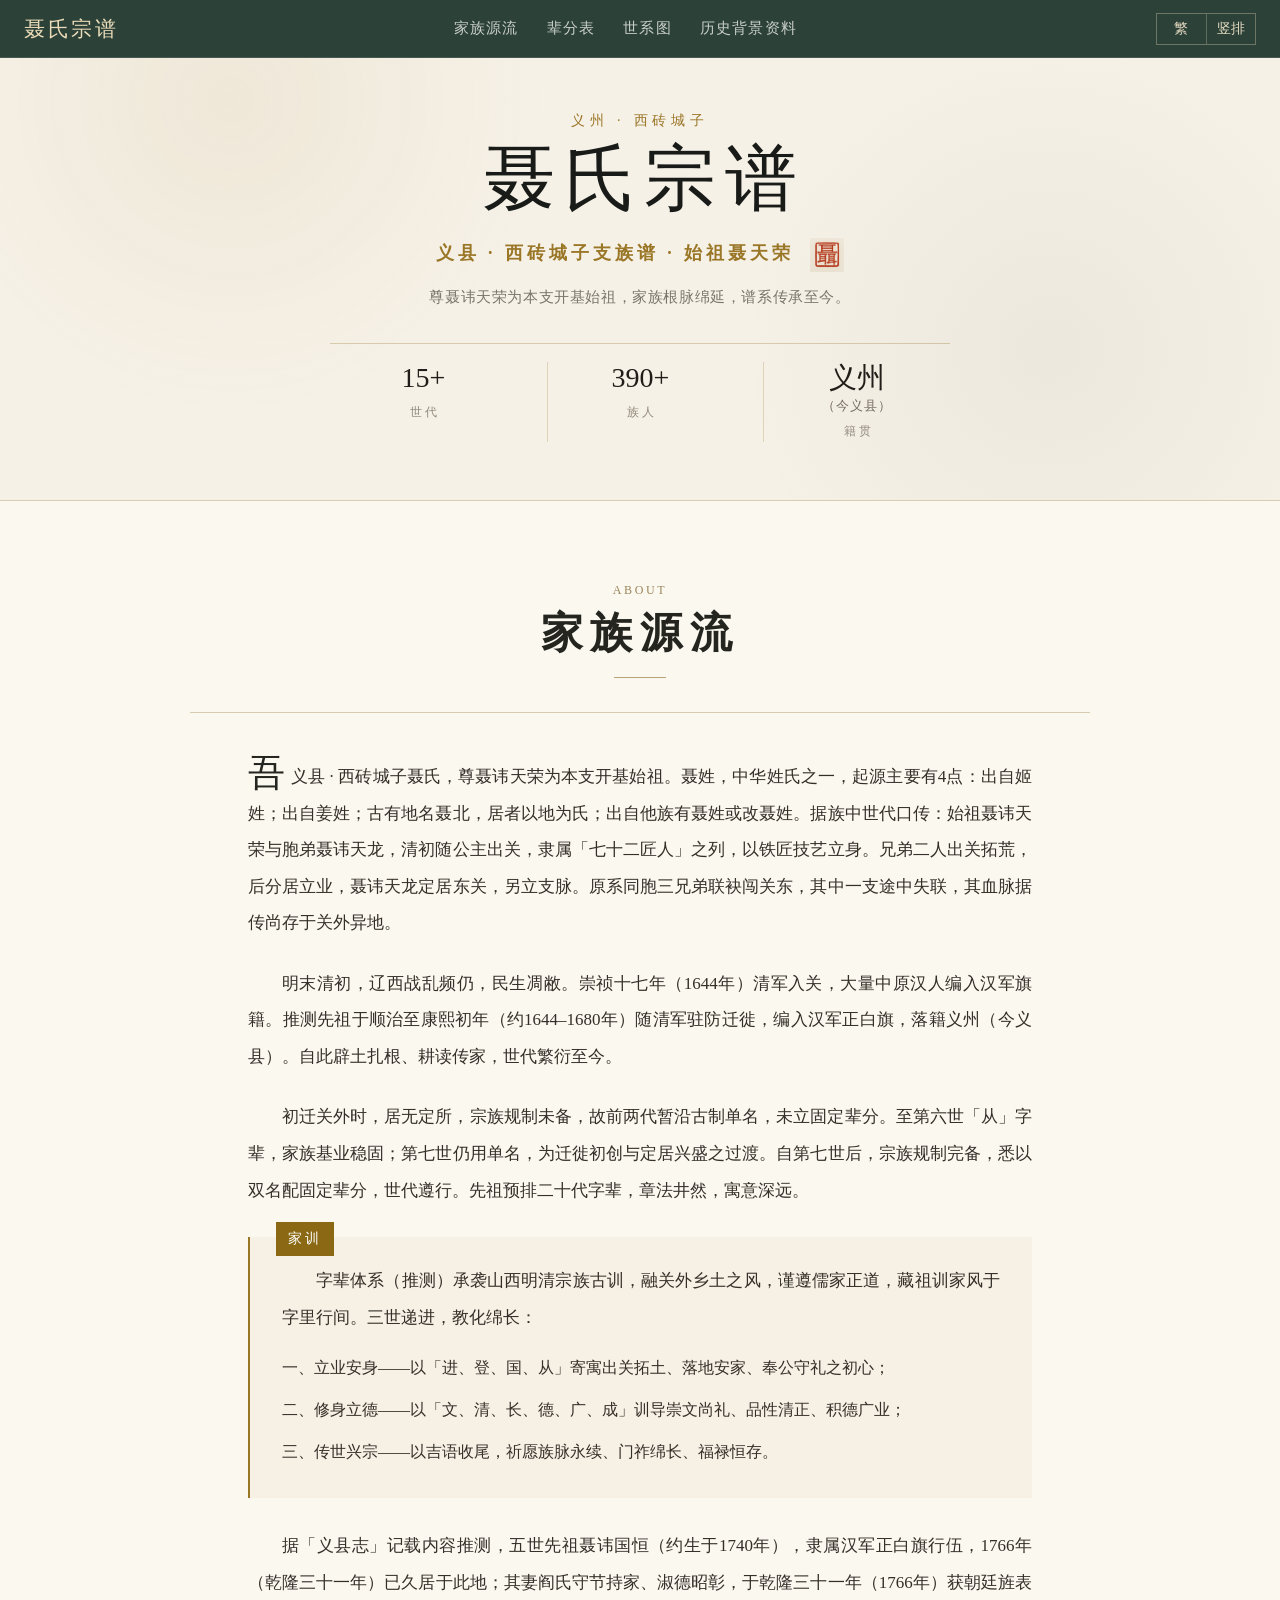
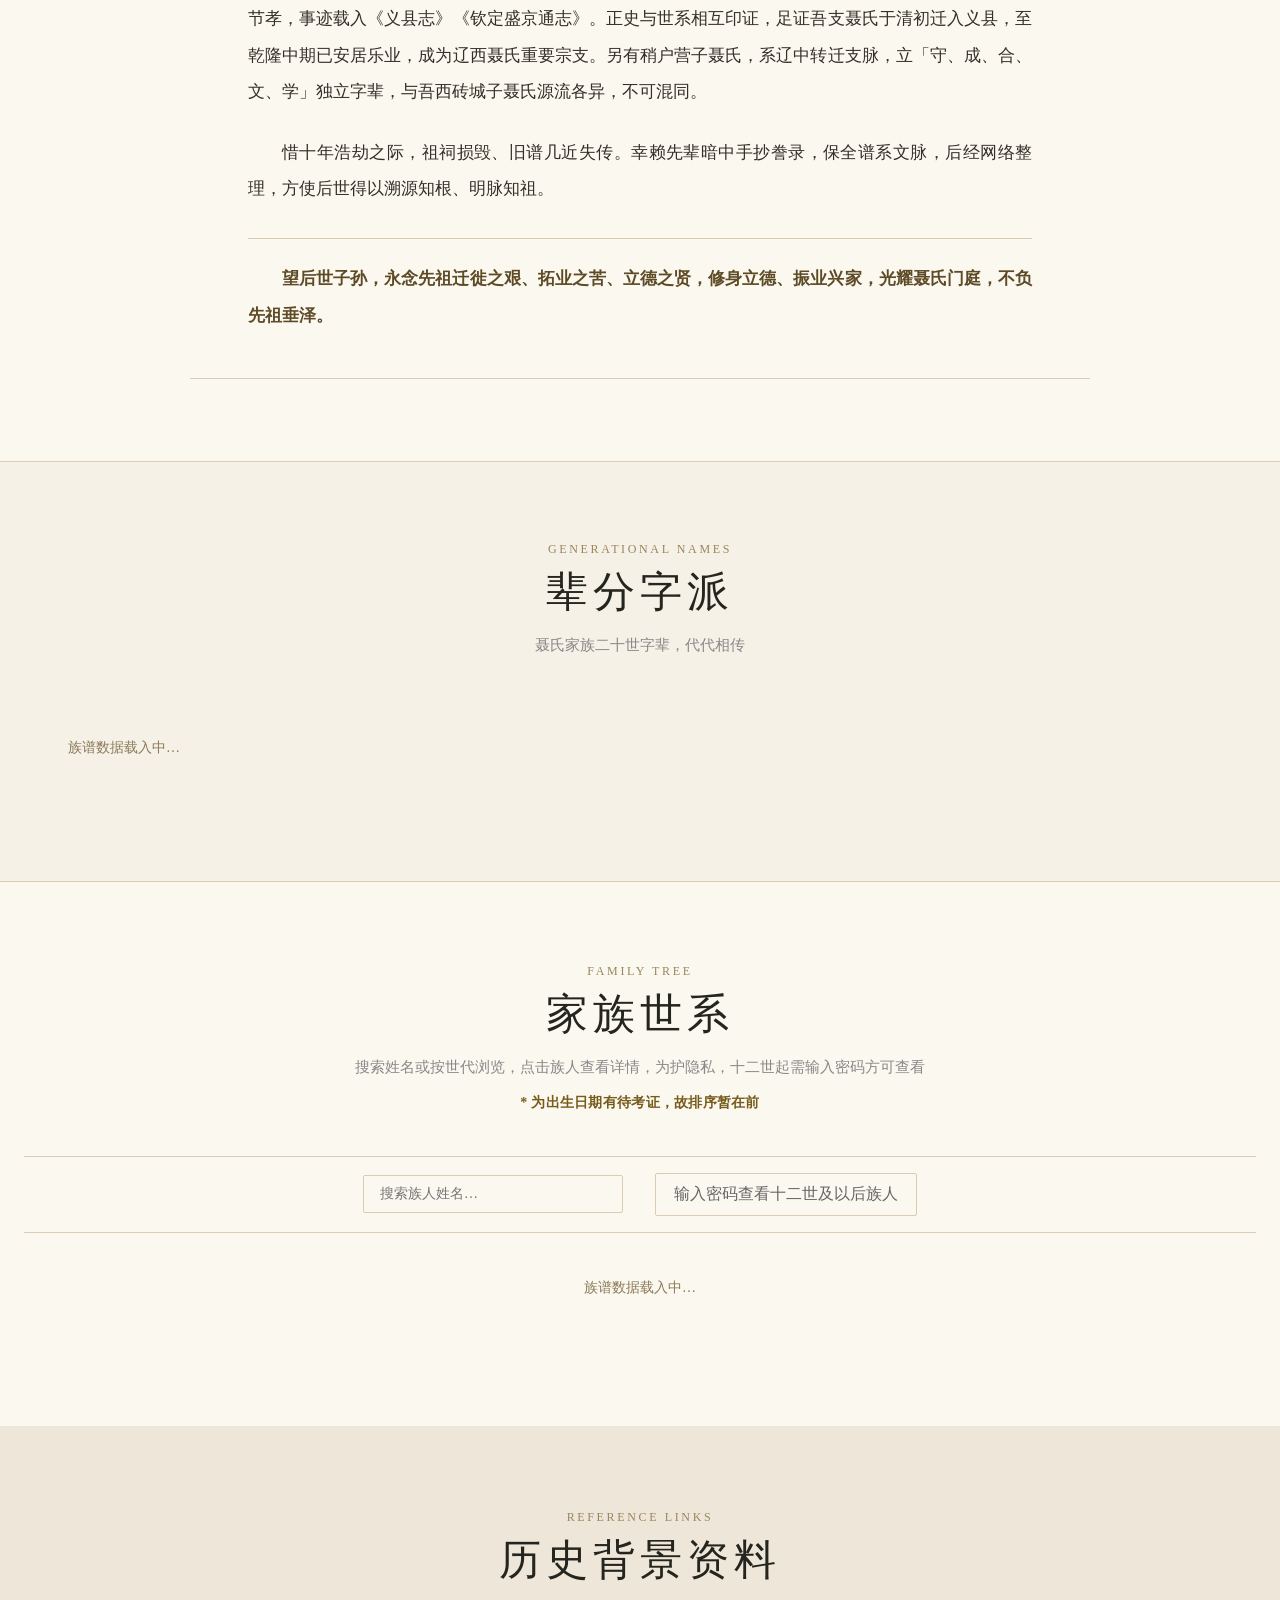
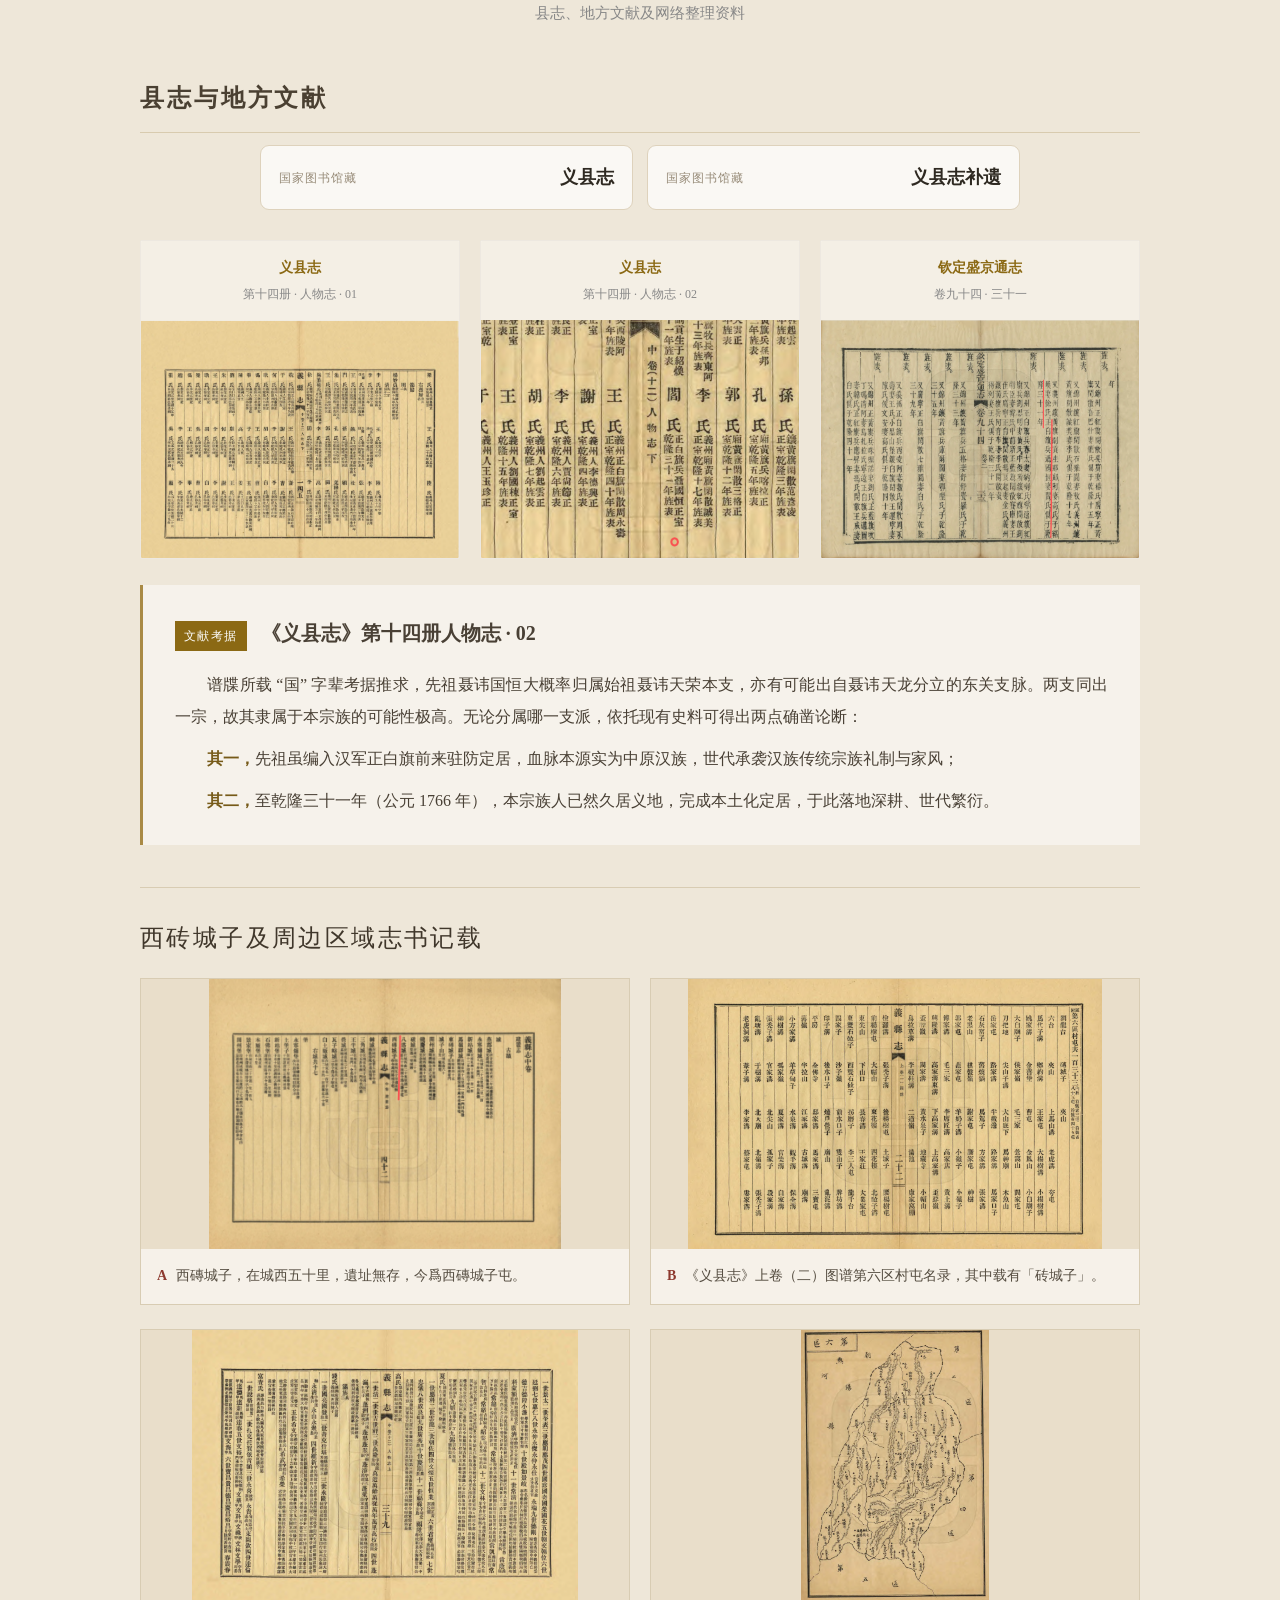
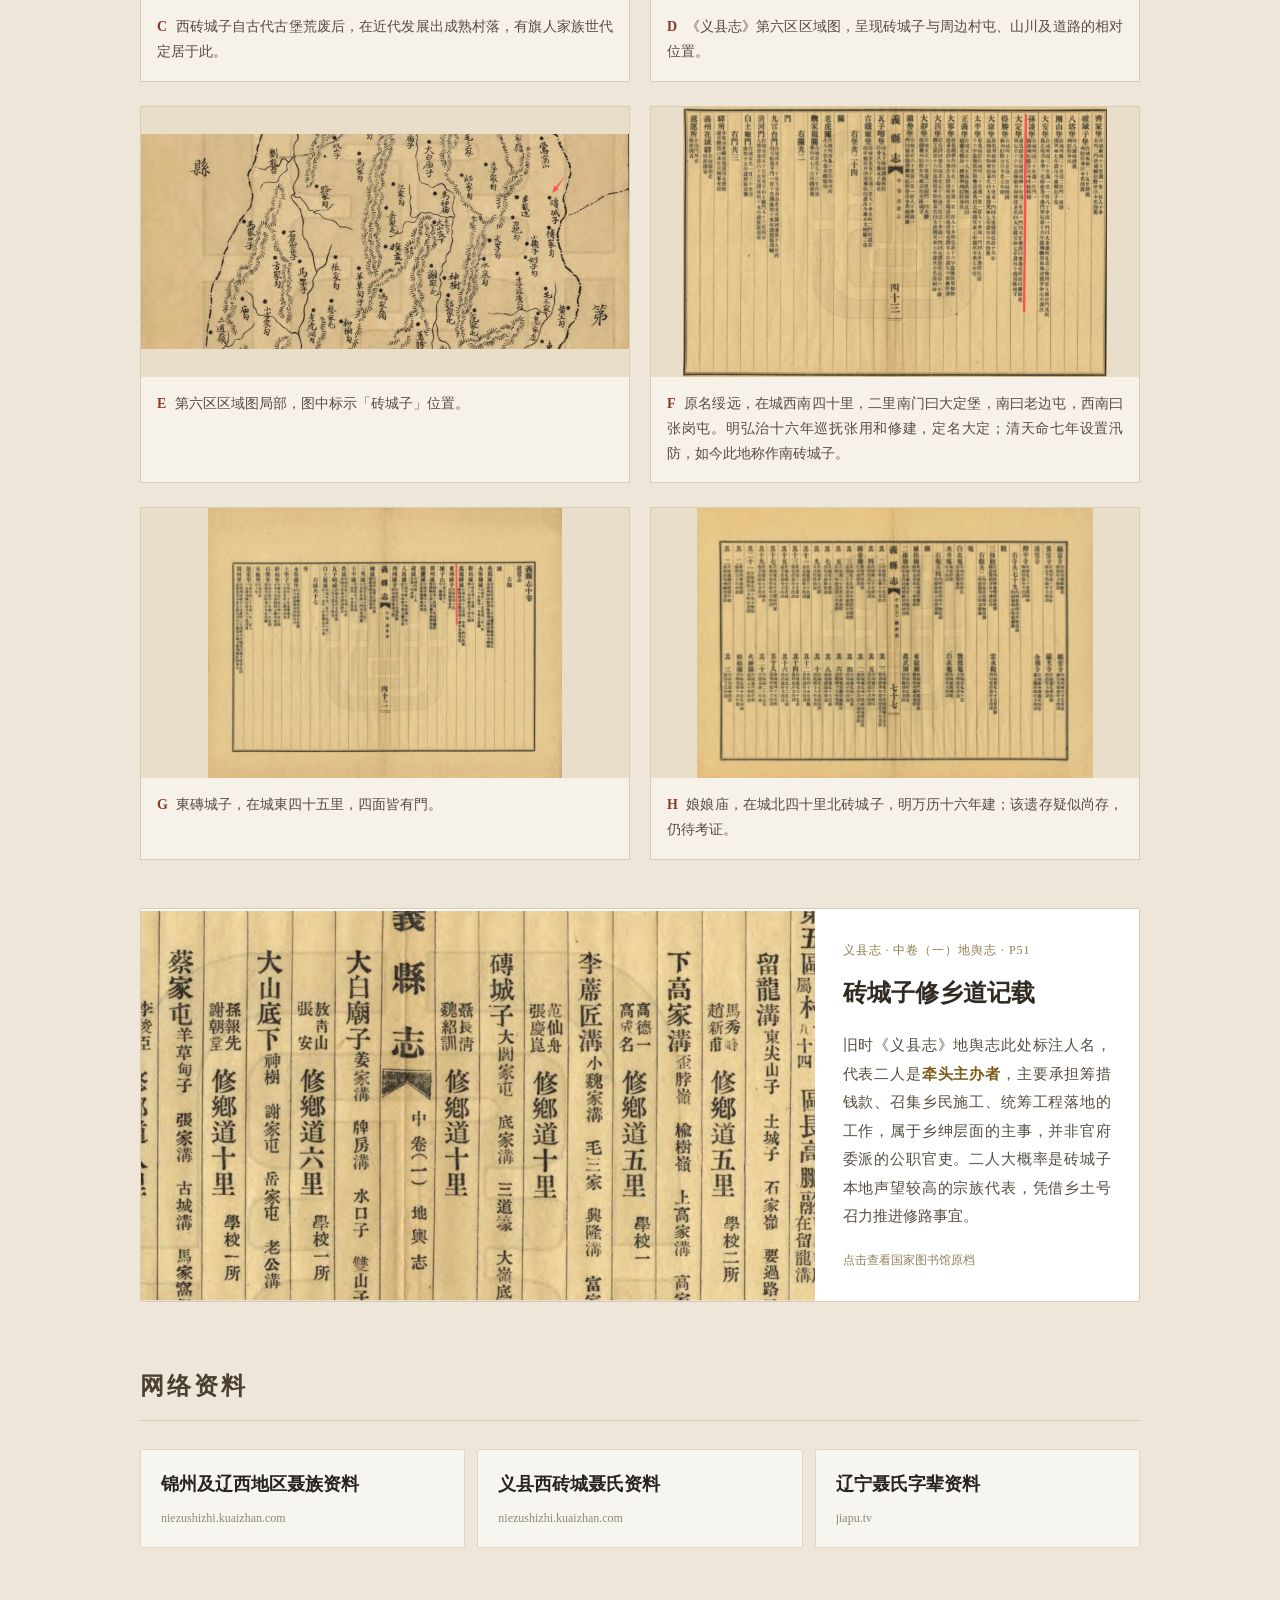
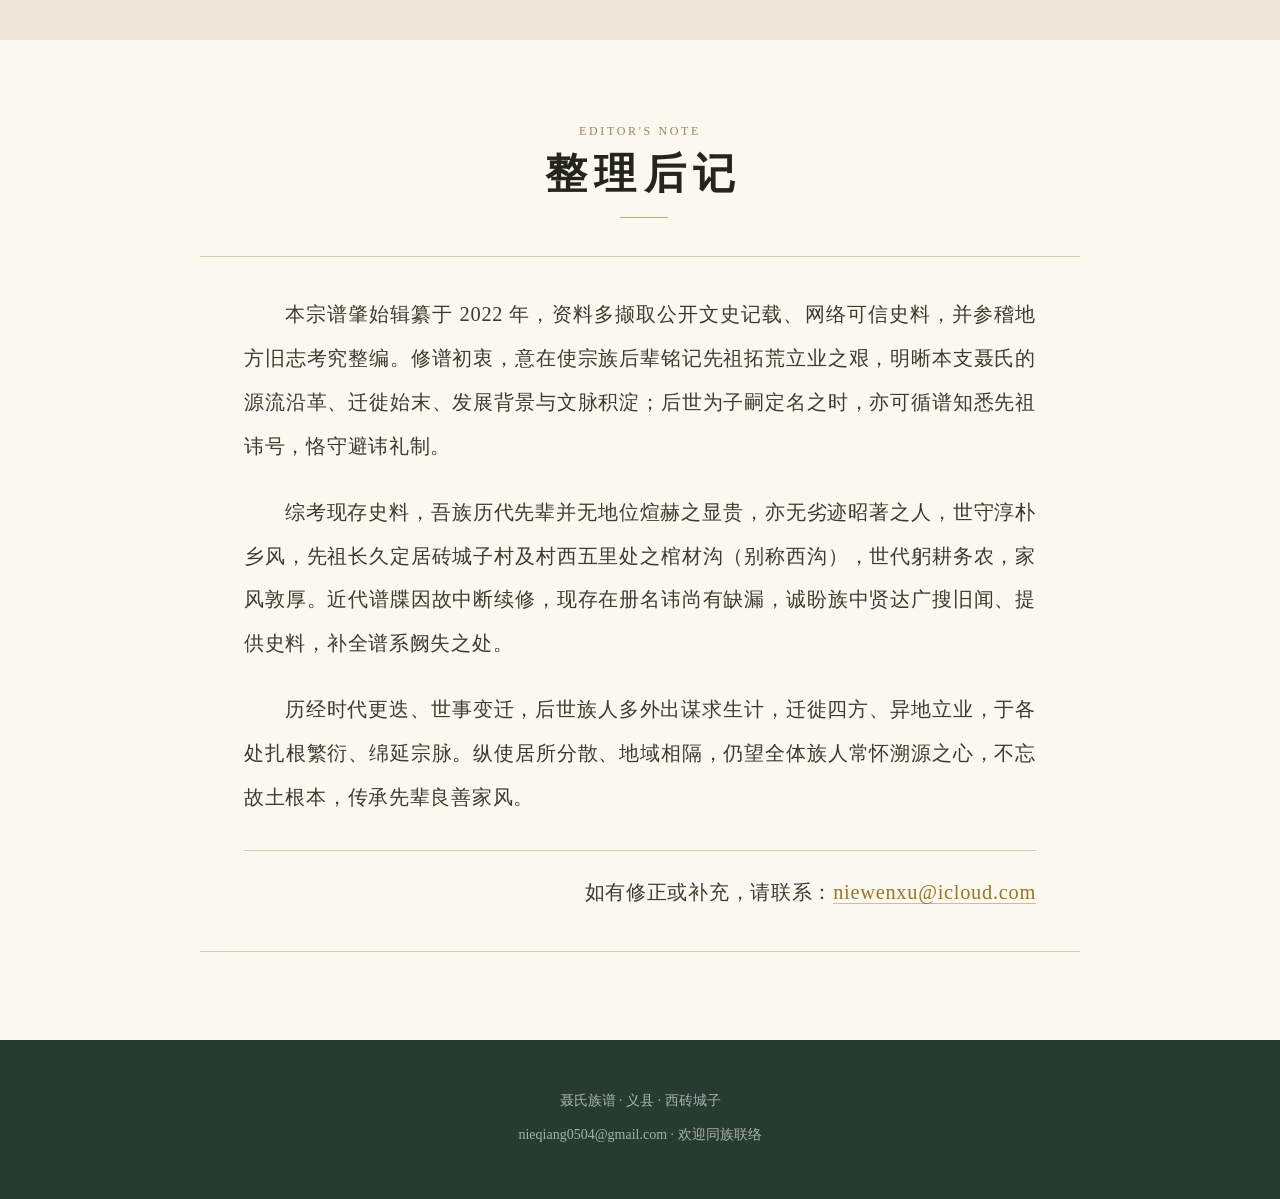
==== commit 5f37a0c3: "更新历史背景资料与族人隐私展示" ====
--- a/index.html
+++ b/index.html
@@ -230,7 +230,7 @@
 </head>
 <body>
 <nav id="nv"><div class="ni"><span style="width:34px;height:34px;background:#8B6914;color:#fff;border-radius:8px;display:flex;align-items:center;justify-content:center;font-size:18px;font-weight:700;font-family:serif;">聶</span><div class="nl"><a href="#tr">世系图</a><a href="#bf">辈分表</a><a href="#hi">歷史</a></div><button id="toggleSC" style="background:none;border:1px solid #ccc;border-radius:4px;padding:2px 8px;font-size:13px;cursor:pointer;font-family:inherit;color:#666;white-space:nowrap;">简｜繁</button><button id="nT">☰</button></div></nav>
-<section class="hero"><div class="hb"></div><div id="hF"></div><div class="hc"><h1>聂氏族谱</h1><p class="hs">义县砖城子 · 聶氏家族世系傳承</p><p class="hd">始祖聶天榮（兄：天龍），至今一脈傳承十四世，家族繁衍，根脈綿延，祖籍山西「傳說」</p><div class="hst"><div class="st"><span class="sn" id="gC">0</span><span class="sl">世代</span></div><div class="st"><span class="sn" id="tC">0</span><span class="sl">族人</span></div><div class="st"><span class="sn" id="sY">辽宁</span><span class="sl">籍贯</span></div></div></div></section>
+<section class="hero"><div class="hb"></div><div id="hF"></div><div class="hc"><h1>聂氏族谱</h1><p class="hs">义县 · 西砖城子 · 聶氏家族世系傳承</p><p class="hd">始祖聶天榮（兄：天龍），至今一脈傳承十四世，家族繁衍，根脈綿延，祖籍山西「傳說」</p><div class="hst"><div class="st"><span class="sn" id="gC">0</span><span class="sl">世代</span></div><div class="st"><span class="sn" id="tC">0</span><span class="sl">族人</span></div><div class="st"><span class="sn" id="sY">辽宁</span><span class="sl">籍贯</span></div></div></div></section>
 
 
 
@@ -238,7 +238,7 @@
   <div class="sl" style="text-align:center;margin-bottom:4px;">ABOUT</div>
   <h2 style="text-align:center;margin-bottom:24px;">家族源流</h2>
       <div style="max-width:1600px;margin:0 auto;font-size:clamp(16px,2.33vw,24px);line-height:1.9;color:#333;padding:0 20px;letter-spacing:0.05em;">
-    <p style="text-indent:2em;margin-bottom:16px;">吾义县西砖城子聂氏，尊聂天荣为本支开基始祖。据族中世代口传：始祖聂天荣与胞弟聂天龙，清初随公主出关，隶属「七十二匠人」之列，以铁匠技艺立身。兄弟二人出关拓荒，后分居立业，聂天龙定居东关，另立支脉。原系同胞三兄弟联袂闯关东，其中一支途中失联，其血脉据传尚存于关外异地。</p>
+    <p style="text-indent:2em;margin-bottom:16px;">吾义县 · 西砖城子聂氏，尊聂天荣为本支开基始祖。据族中世代口传：始祖聂天荣与胞弟聂天龙，清初随公主出关，隶属「七十二匠人」之列，以铁匠技艺立身。兄弟二人出关拓荒，后分居立业，聂天龙定居东关，另立支脉。原系同胞三兄弟联袂闯关东，其中一支途中失联，其血脉据传尚存于关外异地。</p>
     <p style="text-indent:2em;margin-bottom:16px;">明末清初，辽西战乱频仍，民生凋敝。崇祯十七年（1644年）清军入关，大量中原汉人编入汉军旗籍。先祖于顺治至康熙初年（约1644–1680年）随清军驻防迁徙，编入汉军正白旗，落籍义州（今义县）。自此辟土扎根、耕读传家，世代繁衍至今。</p>
     <p style="text-indent:2em;margin-bottom:16px;">初迁关外时，居无定所，宗族规制未备，故前两代暂沿古制单名，未立固定辈分。至第六世「从」字辈，家族基业稳固；第七世仍用单名，为迁徙初创与定居兴盛之过渡。自第七世后，宗族规制完备，悉以双名配固定辈分，世代遵行。先祖预排二十代字辈，章法井然，寓意深远，实为北方宗族传世典范。</p>
     <p style="text-indent:2em;margin-bottom:16px;">字辈体系承袭山西明清宗族古训，融关外乡土之风，谨遵儒家正道，藏祖训家风于字里行间。三世递进，教化绵长：</p>
@@ -285,7 +285,7 @@
   </div>
 </section>
 <div </section>
-<footer class="ft"><p>聂氏族谱 · 义县砖城子</p><p class="fe">📧 nieqiang0504@gmail.com · 微信：13386760401 · 欢迎同族联络</p></footer>
+<footer class="ft"><p>聂氏族谱 · 义县 · 西砖城子</p><p class="fe">📧 nieqiang0504@gmail.com · 微信：13386760401 · 欢迎同族联络</p></footer>
 <div id="mO"><div class="modal"><button id="mX">✕</button><div id="mC"></div></div></div>
 <script>
 var D={"beifen": [{"gen": "始祖", "char": ""}, {"gen": "二世", "char": "單字"}, {"gen": "三世", "char": "进"}, {"gen": "四世", "char": "登"}, {"gen": "五世", "char": "国"}, {"gen": "六世", "char": "从"}, {"gen": "七世", "char": "單字"}, {"gen": "八世", "char": "文"}, {"gen": "九世", "char": "清"}, {"gen": "十世", "char": "长"}, {"gen": "十一世", "char": "德"}, {"gen": "十二世", "char": "廣"}, {"gen": "十三世", "char": "成"}, {"gen": "十四世", "char": "先"}, {"gen": "十五世", "char": "印"}, {"gen": "十六世", "char": "家"}, {"gen": "十七世", "char": "吉"}, {"gen": "十八世", "char": "永"}, {"gen": "十九世", "char": "庆"}, {"gen": "二十世", "char": "昌"}], "zupu": [{"g": "始祖", "m": [{"n": "聶天荣", "s": "曹氏"}]}, {"g": "二世", "m": [{"n": "聶成", "s": "未知"}, {"n": "聶德", "s": "杜氏"}, {"n": "聶有", "s": "王氏"}, {"n": "聶福", "s": "賀氏"}, {"n": "聶财", "s": "潘氏"}, {"n": "聶牛", "s": "未知"}]}, {"g": "三世", "m": [{"n": "聶进孝", "s": "何、吕氏"}, {"n": "聶进悌", "s": "王氏"}, {"n": "聶进学", "s": "王氏"}, {"n": "聶进龙", "s": "程氏"}, {"n": "聶进凤", "s": "王氏"}]}, {"g": "四世", "m": [{"n": "聶登贤", "s": "吕氏"}, {"n": "聶登秀", "s": "海氏"}, {"n": "聶登科", "s": "程氏"}, {"n": "聶登金", "s": "杨氏"}, {"n": "聶登银", "s": "柳氏"}, {"n": "聶登举", "s": "谭氏"}, {"n": "聶登魁", "s": "白、王氏"}, {"n": "聶登云", "s": "王氏"}, {"n": "聶登明", "s": "张氏"}, {"n": "聶登亮", "s": "金氏"}, {"n": "聶登英", "s": "未知"}, {"n": "聶登仕", "s": "吴氏"}]}, {"g": "五世", "m": [{"n": "聶国利", "s": "沈氏"}, {"n": "聶国用", "s": "吴氏"}, {"n": "聶国太", "s": "未知"}, {"n": "聶国昌", "s": "未知"}, {"n": "聶国安", "s": "程氏"}, {"n": "聶国祥", "s": "金氏"}, {"n": "聶国禄", "s": "王氏"}, {"n": "聶国惠", "s": "何氏"}, {"n": "聶国平", "s": "未知"}, {"n": "聶国恒", "s": "阎氏"}, {"n": "聶国喜", "s": "张氏"}, {"n": "聶国宁", "s": "刘氏"}, {"n": "聶国相", "s": "刘氏"}, {"n": "聶国栋", "s": "闫氏"}, {"n": "聶国治", "s": "王氏"}, {"n": "聶国卿", "s": "吕氏"}, {"n": "聶国陆", "s": "赵氏"}, {"n": "聶国梁", "s": "王氏"}, {"n": "聶国宽", "s": "关氏"}, {"n": "聶国恒", "s": "冷氏"}, {"n": "聶国兴", "s": "于氏"}, {"n": "聶国顺", "s": "高氏"}, {"n": "聶国臣", "s": "冉氏"}]}, {"g": "六世", "m": [{"n": "聶从弻", "s": "未知"}, {"n": "聶从杰", "s": "张氏"}, {"n": "聶从发", "s": "孟氏"}, {"n": "聶从富", "s": "金氏"}, {"n": "聶从相", "s": "陈氏"}, {"n": "聶从宝", "s": "张氏"}, {"n": "聶从惠", "s": "吴氏"}, {"n": "聶从儒", "s": "于氏"}, {"n": "聶从柏", "s": "张氏"}, {"n": "聶从宫", "s": "吕氏"}, {"n": "聶从和", "s": "岳氏"}, {"n": "聶从江", "s": "金氏"}, {"n": "聶从财", "s": "李、刘、王、崔氏"}, {"n": "聶从德", "s": "闫氏"}, {"n": "聶从美", "s": "顾氏"}, {"n": "聶从福", "s": "李氏"}, {"n": "聶从禄", "s": "徐氏"}, {"n": "聶从寿", "s": "吴氏"}, {"n": "聶从周", "s": "邹氏"}, {"n": "聶从银", "s": "柳氏"}, {"n": "聶从明", "s": "岳氏"}, {"n": "聶从金", "s": "金氏"}, {"n": "聶从河", "s": "陈氏"}, {"n": "聶从亮", "s": "任氏"}, {"n": "聶从模", "s": "胡氏"}, {"n": "聶从俊", "s": "郭氏"}, {"n": "聶从义", "s": "唐氏"}, {"n": "聶从任", "s": "王氏"}, {"n": "聶从银", "s": "张氏"}, {"n": "聶从有", "s": "闫、于、董氏"}]}, {"g": "七世", "m": [{"n": "聶贵", "s": "未知"}, {"n": "聶柱", "s": "魏氏"}, {"n": "聶豹", "s": "李氏"}, {"n": "聶栋", "s": "白氏"}, {"n": "聶会", "s": "陶氏"}, {"n": "聶秀", "s": "之氏"}, {"n": "聶满", "s": "之氏"}, {"n": "聶云", "s": "池氏"}, {"n": "聶春", "s": "高氏"}, {"n": "聶功", "s": "之氏"}, {"n": "聶勤", "s": "朱氏"}, {"n": "聶喜", "s": "之氏"}, {"n": "聶增", "s": "边氏"}, {"n": "聶祥", "s": "夏氏"}, {"n": "聶文", "s": "范氏"}, {"n": "聶德", "s": "李氏"}, {"n": "聶森", "s": "闫氏"}, {"n": "聶庆", "s": "之氏"}, {"n": "聶全", "s": "郭氏"}, {"n": "聶刚", "s": "之氏"}, {"n": "聶玉", "s": "李氏"}, {"n": "聶君", "s": "宋氏"}, {"n": "聶栋", "s": "苑氏"}, {"n": "聶杨", "s": "孙氏"}, {"n": "聶永", "s": "田氏"}, {"n": "聶进", "s": "郭氏"}, {"n": "聶财", "s": "宋氏"}, {"n": "聶宝", "s": "闫氏"}, {"n": "聶升", "s": "宋、王氏"}, {"n": "聶成", "s": "杨氏"}, {"n": "聶美", "s": "会氏"}, {"n": "聶义", "s": "姜氏"}, {"n": "聶利", "s": "张氏"}, {"n": "聶升", "s": "白氏"}, {"n": "聶癸", "s": "金氏"}, {"n": "聶仲", "s": "李氏"}, {"n": "聶郭", "s": "白氏"}, {"n": "聶魁", "s": "刘氏"}, {"n": "聶喜", "s": "李氏"}, {"n": "聶珍", "s": "赵氏"}, {"n": "聶谟", "s": "孙氏"}, {"n": "聶林", "s": "海氏"}, {"n": "聶盛", "s": "李氏"}, {"n": "聶张", "s": "高氏"}, {"n": "聶和", "s": "吴氏"}, {"n": "聶太", "s": "杨、高氏"}, {"n": "聶平", "s": "王氏"}]}, {"g": "八世", "m": [{"n": "聶文马", "s": "赵氏"}, {"n": "聶文芳", "s": "郭氏"}, {"n": "聶文印", "s": "金氏"}, {"n": "聶文质", "s": "高氏"}, {"n": "聶文迨", "s": "邹、崔氏"}, {"n": "聶文增", "s": "邹氏"}, {"n": "聶文信", "s": "未知"}, {"n": "聶文升", "s": "邹氏"}, {"n": "聶文惠", "s": "邹氏"}, {"n": "聶文照", "s": "未知"}, {"n": "聶文平", "s": "张氏"}, {"n": "聶文占", "s": "邹氏"}, {"n": "聶文林", "s": "闫氏"}, {"n": "聶文明", "s": "陈氏"}, {"n": "聶文德", "s": "吴氏"}, {"n": "聶文安", "s": "张氏"}, {"n": "聶文义", "s": "未知"}, {"n": "聶文有", "s": "未知"}, {"n": "聶文连", "s": "杨氏"}, {"n": "聶文福", "s": "敖氏"}, {"n": "聶文利", "s": "未知"}, {"n": "聶文同", "s": "未知"}, {"n": "聶文禄", "s": "赵氏"}, {"n": "聶文全", "s": "张氏"}, {"n": "聶文儒", "s": "高氏"}, {"n": "聶文廷", "s": "邹氏"}, {"n": "聶文玉", "s": "赵氏"}, {"n": "聶文秀", "s": "孟氏"}, {"n": "聶文炳", "s": "金氏"}, {"n": "聶文瑞", "s": "谢氏"}, {"n": "聶文贤", "s": "高氏"}, {"n": "聶文和", "s": "王氏"}, {"n": "聶文明", "s": "张氏"}, {"n": "聶文新", "s": "传氏"}, {"n": "聶文森", "s": "张氏"}, {"n": "聶文煥", "s": "未知"}, {"n": "聶文恒", "s": "吴氏"}, {"n": "聶文美", "s": "未知"}, {"n": "聶文山", "s": "岳氏"}, {"n": "聶文盛", "s": "金氏"}, {"n": "聶文太", "s": "金氏"}, {"n": "聶文魁", "s": "门氏"}, {"n": "聶文成", "s": "范氏"}, {"n": "聶文湖", "s": "未知"}, {"n": "聶文清", "s": "马氏"}, {"n": "聶文癸", "s": "张氏"}, {"n": "聶文荣", "s": "赵氏"}, {"n": "聶文璽", "s": "张氏"}, {"n": "聶文淩", "s": "闫氏"}, {"n": "聶文明", "s": "高、孟氏"}, {"n": "聶文亮", "s": "于氏"}, {"n": "聶文廣", "s": "范氏"}, {"n": "聶文祥", "s": "杨氏"}, {"n": "聶文财", "s": "未知"}, {"n": "聶文学", "s": "敖氏"}, {"n": "聶文彬", "s": "刘氏"}, {"n": "聶文仲", "s": "金氏"}, {"n": "聶文凤", "s": "赵氏"}]}, {"g": "九世", "m": [{"n": "聶清玉", "s": "未知"}, {"n": "聶清田", "s": "未知"}, {"n": "聶清占", "s": "未知"}, {"n": "聶清璽", "s": "王氏"}, {"n": "聶清陽", "s": "杨氏"}, {"n": "聶清有", "s": "未知"}, {"n": "聶清满", "s": "张氏"}, {"n": "聶清克", "s": "赵氏"}, {"n": "聶清癸", "s": "梁氏"}, {"n": "聶门姜氏", "s": ""}, {"n": "聶门高氏", "s": ""}, {"n": "聶门陈氏", "s": ""}, {"n": "聶门李氏", "s": ""}, {"n": "聶门王氏", "s": ""}, {"n": "聶门金氏", "s": ""}, {"n": "聶清香", "s": "许、蔡氏"}, {"n": "聶清全", "s": "蓝氏"}, {"n": "聶清福", "s": "顾氏"}, {"n": "聶清奎", "s": "未知"}, {"n": "聶清聚", "s": "门氏"}, {"n": "聶清君", "s": "吴氏"}, {"n": "聶清盈", "s": "高氏"}, {"n": "聶清恩", "s": "张、宋氏"}, {"n": "聶清昌", "s": "刘氏"}, {"n": "聶清贵", "s": "高氏"}, {"n": "聶清恒", "s": "范氏"}, {"n": "聶清芝", "s": "刘、高氏"}, {"n": "聶清山", "s": "吴氏"}, {"n": "聶清平", "s": "张氏"}, {"n": "聶清廉", "s": "未知"}, {"n": "聶清武", "s": "张氏"}, {"n": "聶清祥", "s": "传氏"}, {"n": "聶清廣", "s": "未知"}, {"n": "聶清合", "s": "顾氏"}, {"n": "聶清和", "s": "柳氏"}, {"n": "聶清荣", "s": "魏、郭氏"}, {"n": "聶清国", "s": "张、杨、赵氏"}, {"n": "聶清元", "s": "王氏"}, {"n": "聶清顺", "s": "未知"}, {"n": "聶清利", "s": "许、陈氏"}, {"n": "聶清玉", "s": "苗氏"}, {"n": "聶清瑞", "s": "未知"}, {"n": "聶清吉", "s": "张氏"}, {"n": "聶清安", "s": "未知"}, {"n": "聶清太", "s": "李氏"}, {"n": "聶清林", "s": "王氏"}, {"n": "聶清云", "s": "未知"}, {"n": "聶清柏", "s": "未知"}, {"n": "聶清振", "s": "未知"}, {"n": "聶清库", "s": "柳氏"}, {"n": "聶清惠", "s": "桑氏"}, {"n": "聶清珍", "s": "李氏"}, {"n": "聶清周", "s": "李氏"}, {"n": "聶清浦", "s": "未知"}]}, {"g": "十世", "m": [{"n": "聶长文", "s": "未知"}, {"n": "聶长坤", "s": "未知"}, {"n": "聶长义", "s": "柳氏"}, {"n": "聶长勤", "s": "未知"}, {"n": "聶长纯", "s": "许氏"}, {"n": "聶长凤", "s": "张氏"}, {"n": "聶长久", "s": "张氏"}, {"n": "聶长如", "s": "常氏"}, {"n": "聶长有", "s": "宋氏"}, {"n": "聶长安", "s": "未知"}, {"n": "聶长举", "s": "张氏"}, {"n": "聶长英", "s": "未知"}, {"n": "聶长來", "s": "宋氏"}, {"n": "聶长云", "s": "未知"}, {"n": "聶长俊", "s": "高氏"}, {"n": "聶长清", "s": "高氏"}, {"n": "聶长玉", "s": "童氏"}, {"n": "聶长和", "s": "顾氏"}, {"n": "聶长顺", "s": "顾氏"}, {"n": "聶长廷", "s": "王氏"}, {"n": "聶长于", "s": "桑氏"}, {"n": "聶长占", "s": "王氏"}, {"n": "聶长升", "s": "金氏"}, {"n": "聶长忠", "s": "关氏"}, {"n": "聶长库", "s": "未知"}, {"n": "聶长选", "s": "未知"}, {"n": "聶长贵", "s": "宋、田氏"}, {"n": "聶长春", "s": "高氏"}, {"n": "聶长明", "s": "高氏"}, {"n": "聶长富", "s": "闫氏"}, {"n": "聶长盈", "s": "岳氏"}, {"n": "聶长胜", "s": "陈氏"}, {"n": "聶世荣", "s": "张氏"}, {"n": "聶世禄", "s": "寇氏"}, {"n": "聶世恩", "s": "张氏"}, {"n": "聶长瑞", "s": "王氏"}, {"n": "聶长德", "s": "王氏"}, {"n": "聶长孙", "s": "何氏"}, {"n": "聶长太", "s": "柳氏"}, {"n": "聶长荣", "s": "高氏"}, {"n": "聶长恩", "s": "李氏"}, {"n": "聶长廣", "s": "未知"}, {"n": "聶长宝", "s": "未知"}, {"n": "聶长魁", "s": "未知"}, {"n": "聶长癸", "s": "未知"}, {"n": "聶长文", "s": "未知"}, {"n": "聶长武", "s": "未知"}, {"n": "聶长仲", "s": "未知"}, {"n": "聶长维", "s": "未知"}, {"n": "聶长儒", "s": "未知"}, {"n": "聶长武", "s": "未知"}, {"n": "聶长魁", "s": "未知"}, {"n": "聶长金", "s": "未知"}, {"n": "聶门传氏", "s": ""}, {"n": "聶门闫氏", "s": ""}, {"n": "聶门李氏", "s": ""}, {"n": "聶门高、李氏", "s": ""}, {"n": "聶长清", "s": "高氏"}]}, {"g": "十一世", "m": [{"n": "聶德一", "s": ""}, {"n": "聶德红", "s": ""}, {"n": "聶德张", "s": ""}, {"n": "聶德勤", "s": "魏氏"}, {"n": "聶德春", "s": "孙氏"}, {"n": "聶德清", "s": "郑氏"}, {"n": "聶德政", "s": "王氏"}, {"n": "聶德惠", "s": ""}, {"n": "聶德恩", "s": "范氏"}, {"n": "聶德俊", "s": ""}, {"n": "聶德彬", "s": ""}, {"n": "聶德申", "s": "何氏"}, {"n": "聶德贤", "s": "张氏"}, {"n": "聶德周", "s": "王氏"}, {"n": "聶德金", "s": ""}, {"n": "聶德珍", "s": ""}, {"n": "聶德兴", "s": ""}, {"n": "聶德貞", "s": ""}, {"n": "聶德宝", "s": ""}, {"n": "聶德久", "s": ""}, {"n": "聶德禄", "s": "寇氏"}, {"n": "聶德廣", "s": ""}, {"n": "聶德久", "s": "高氏"}, {"n": "聶德禄", "s": "李氏"}, {"n": "聶德岩", "s": ""}, {"n": "聶德春", "s": ""}, {"n": "聶德荣", "s": ""}, {"n": "聶德忠", "s": ""}, {"n": "聶德令", "s": ""}, {"n": "聶德文", "s": ""}, {"n": "聶德元", "s": ""}, {"n": "聶德祥", "s": "王氏"}, {"n": "聶德义", "s": ""}, {"n": "聶德厚", "s": ""}, {"n": "聶德印", "s": "顾氏"}, {"n": "聶德魁", "s": "谢氏"}, {"n": "聶德昌", "s": "支氏"}, {"n": "聶德金", "s": "李氏"}, {"n": "聶德富", "s": "郭氏"}, {"n": "聶德库", "s": ""}, {"n": "聶德潤", "s": ""}, {"n": "聶德存", "s": ""}, {"n": "聶德为", "s": ""}, {"n": "聶德本", "s": ""}, {"n": "聶德玉", "s": "高氏"}, {"n": "聶德山", "s": ""}, {"n": "聶德林", "s": "宋氏"}, {"n": "聶德升", "s": ""}, {"n": "聶德新", "s": "顾氏"}, {"n": "聶德民", "s": ""}, {"n": "聶德满", "s": "宋氏｜春蘭", "d": "2025-08-08"}]}, {"g": "十二世", "m": [{"n": "聶廣州", "s": ""}, {"n": "聶廣春", "s": ""}, {"n": "聶廣杰", "s": ""}, {"n": "聶廣付", "s": "顾氏"}, {"n": "聶廣海", "s": ""}, {"n": "聶廣庆", "s": ""}, {"n": "聶廣慧", "s": "寇氏"}, {"n": "聶廣武", "s": "陈氏"}, {"n": "聶廣文", "s": ""}, {"n": "聶廣彬", "s": ""}, {"n": "聶廣凤", "s": ""}, {"n": "聶廣达", "s": ""}, {"n": "聶廣仁", "s": ""}, {"n": "聶廣記", "s": ""}, {"n": "聶廣红", "s": ""}, {"n": "聶廣田", "s": ""}, {"n": "聶廣玉", "s": "张氏"}, {"n": "聶廣顺", "s": "温氏"}, {"n": "聶廣俊", "s": "张氏"}, {"n": "聶廣于", "s": "吴氏"}, {"n": "聶廣成", "s": "高氏"}, {"n": "聶廣吉", "s": ""}, {"n": "聶廣有", "s": ""}, {"n": "聶爱军", "s": ""}, {"n": "聶爱民", "s": ""}, {"n": "聶爱国", "s": ""}, {"n": "聶廣闊", "s": ""}, {"n": "聶爱文", "s": ""}]}, {"g": "十三世", "m": [{"n": "聶成凡", "s": ""}, {"n": "聶成祥", "s": ""}, {"n": "聶成勤", "s": ""}, {"n": "聶成儉", "s": ""}, {"n": "聶成海", "s": ""}, {"n": "聶成和", "s": ""}, {"n": "聶成全", "s": ""}, {"n": "聶成玉", "s": ""}, {"n": "聶 日", "s": ""}, {"n": "聶 强", "s": ""}, {"n": "聶承财", "s": ""}, {"n": "聶成龙", "s": ""}]}, {"g": "十四世", "m": [{"n": "聶先明", "s": ""}, {"n": "聶先财", "s": ""}, {"n": "聶先福", "s": ""}]}, {"g": "十五世", "m": [{"n": "聶印红", "s": ""}, {"n": "聶印昊", "s": ""}]}]};
@@ -615,7 +615,7 @@
 </head>
 <body>
 <nav id="nv"><div class="ni"><span style="width:34px;height:34px;background:#8B6914;color:#fff;border-radius:8px;display:flex;align-items:center;justify-content:center;font-size:18px;font-weight:700;font-family:serif;">聶</span><div class="nl"><a href="#tr">世系图</a><a href="#bf">辈分表</a><a href="#hi">歷史</a></div><button id="toggleSC" style="background:none;border:1px solid #ccc;border-radius:4px;padding:2px 8px;font-size:13px;cursor:pointer;font-family:inherit;color:#666;white-space:nowrap;">简｜繁</button><button id="nT">☰</button></div></nav>
-<section class="hero"><div class="hb"></div><div id="hF"></div><div class="hc"><h1>聂氏族谱</h1><p class="hs">义县砖城子 · 聶氏家族世系傳承</p><p class="hd">始祖聶天榮（兄：天龍），至今一脈傳承十四世，家族繁衍，根脈綿延，祖籍山西「傳說」</p><div class="hst"><div class="st"><span class="sn" id="gC">0</span><span class="sl">世代</span></div><div class="st"><span class="sn" id="tC">0</span><span class="sl">族人</span></div><div class="st"><span class="sn" id="sY">辽宁</span><span class="sl">籍贯</span></div></div></div></section>
+<section class="hero"><div class="hb"></div><div id="hF"></div><div class="hc"><h1>聂氏族谱</h1><p class="hs">义县 · 西砖城子 · 聶氏家族世系傳承</p><p class="hd">始祖聶天榮（兄：天龍），至今一脈傳承十四世，家族繁衍，根脈綿延，祖籍山西「傳說」</p><div class="hst"><div class="st"><span class="sn" id="gC">0</span><span class="sl">世代</span></div><div class="st"><span class="sn" id="tC">0</span><span class="sl">族人</span></div><div class="st"><span class="sn" id="sY">辽宁</span><span class="sl">籍贯</span></div></div></div></section>
 
 
 
@@ -623,7 +623,7 @@
   <div class="sl" style="text-align:center;margin-bottom:4px;">ABOUT</div>
   <h2 style="text-align:center;margin-bottom:24px;">家族源流</h2>
       <div style="max-width:1600px;margin:0 auto;font-size:clamp(16px,2.33vw,24px);line-height:1.9;color:#333;padding:0 20px;letter-spacing:0.05em;">
-    <p style="text-indent:2em;margin-bottom:16px;">吾义县西砖城子聂氏，尊聂天荣为本支开基始祖。据族中世代口传：始祖聂天荣与胞弟聂天龙，清初随公主出关，隶属「七十二匠人」之列，以铁匠技艺立身。兄弟二人出关拓荒，后分居立业，聂天龙定居东关，另立支脉。原系同胞三兄弟联袂闯关东，其中一支途中失联，其血脉据传尚存于关外异地。</p>
+    <p style="text-indent:2em;margin-bottom:16px;">吾义县 · 西砖城子聂氏，尊聂天荣为本支开基始祖。据族中世代口传：始祖聂天荣与胞弟聂天龙，清初随公主出关，隶属「七十二匠人」之列，以铁匠技艺立身。兄弟二人出关拓荒，后分居立业，聂天龙定居东关，另立支脉。原系同胞三兄弟联袂闯关东，其中一支途中失联，其血脉据传尚存于关外异地。</p>
     <p style="text-indent:2em;margin-bottom:16px;">明末清初，辽西战乱频仍，民生凋敝。崇祯十七年（1644年）清军入关，大量中原汉人编入汉军旗籍。先祖于顺治至康熙初年（约1644–1680年）随清军驻防迁徙，编入汉军正白旗，落籍义州（今义县）。自此辟土扎根、耕读传家，世代繁衍至今。</p>
     <p style="text-indent:2em;margin-bottom:16px;">初迁关外时，居无定所，宗族规制未备，故前两代暂沿古制单名，未立固定辈分。至第六世「从」字辈，家族基业稳固；第七世仍用单名，为迁徙初创与定居兴盛之过渡。自第七世后，宗族规制完备，悉以双名配固定辈分，世代遵行。先祖预排二十代字辈，章法井然，寓意深远，实为北方宗族传世典范。</p>
     <p style="text-indent:2em;margin-bottom:16px;">字辈体系承袭山西明清宗族古训，融关外乡土之风，谨遵儒家正道，藏祖训家风于字里行间。三世递进，教化绵长：</p>
@@ -670,7 +670,7 @@
   </div>
 </section>
 <div </section>
-<footer class="ft"><p>聂氏族谱 · 义县砖城子</p><p class="fe">📧 nieqiang0504@gmail.com · 微信：13386760401 · 欢迎同族联络</p></footer>
+<footer class="ft"><p>聂氏族谱 · 义县 · 西砖城子</p><p class="fe">📧 nieqiang0504@gmail.com · 微信：13386760401 · 欢迎同族联络</p></footer>
 <div id="mO"><div class="modal"><button id="mX">✕</button><div id="mC"></div></div></div>
 <script>
 var C=[
@@ -861,7 +861,7 @@
   btn.textContent = isSimp ? '繁｜简' : '简｜繁';
   
   var repl = {};
-  repl['聂氏族谱'] = '聶氏族譜'; repl['义县砖城子'] = '義縣磚城子';
+  repl['聂氏族谱'] = '聶氏族譜'; repl['义县 · 西砖城子'] = '義縣 · 西磚城子';
   repl['点击'] = '點擊'; repl['搜索'] = '搜尋'; repl['输入'] = '輸入';
   repl['密码'] = '密碼'; repl['确认'] = '確認'; repl['反馈'] = '反饋';
   repl['发送'] = '發送'; repl['取消'] = '取消'; repl['错误'] = '錯誤';
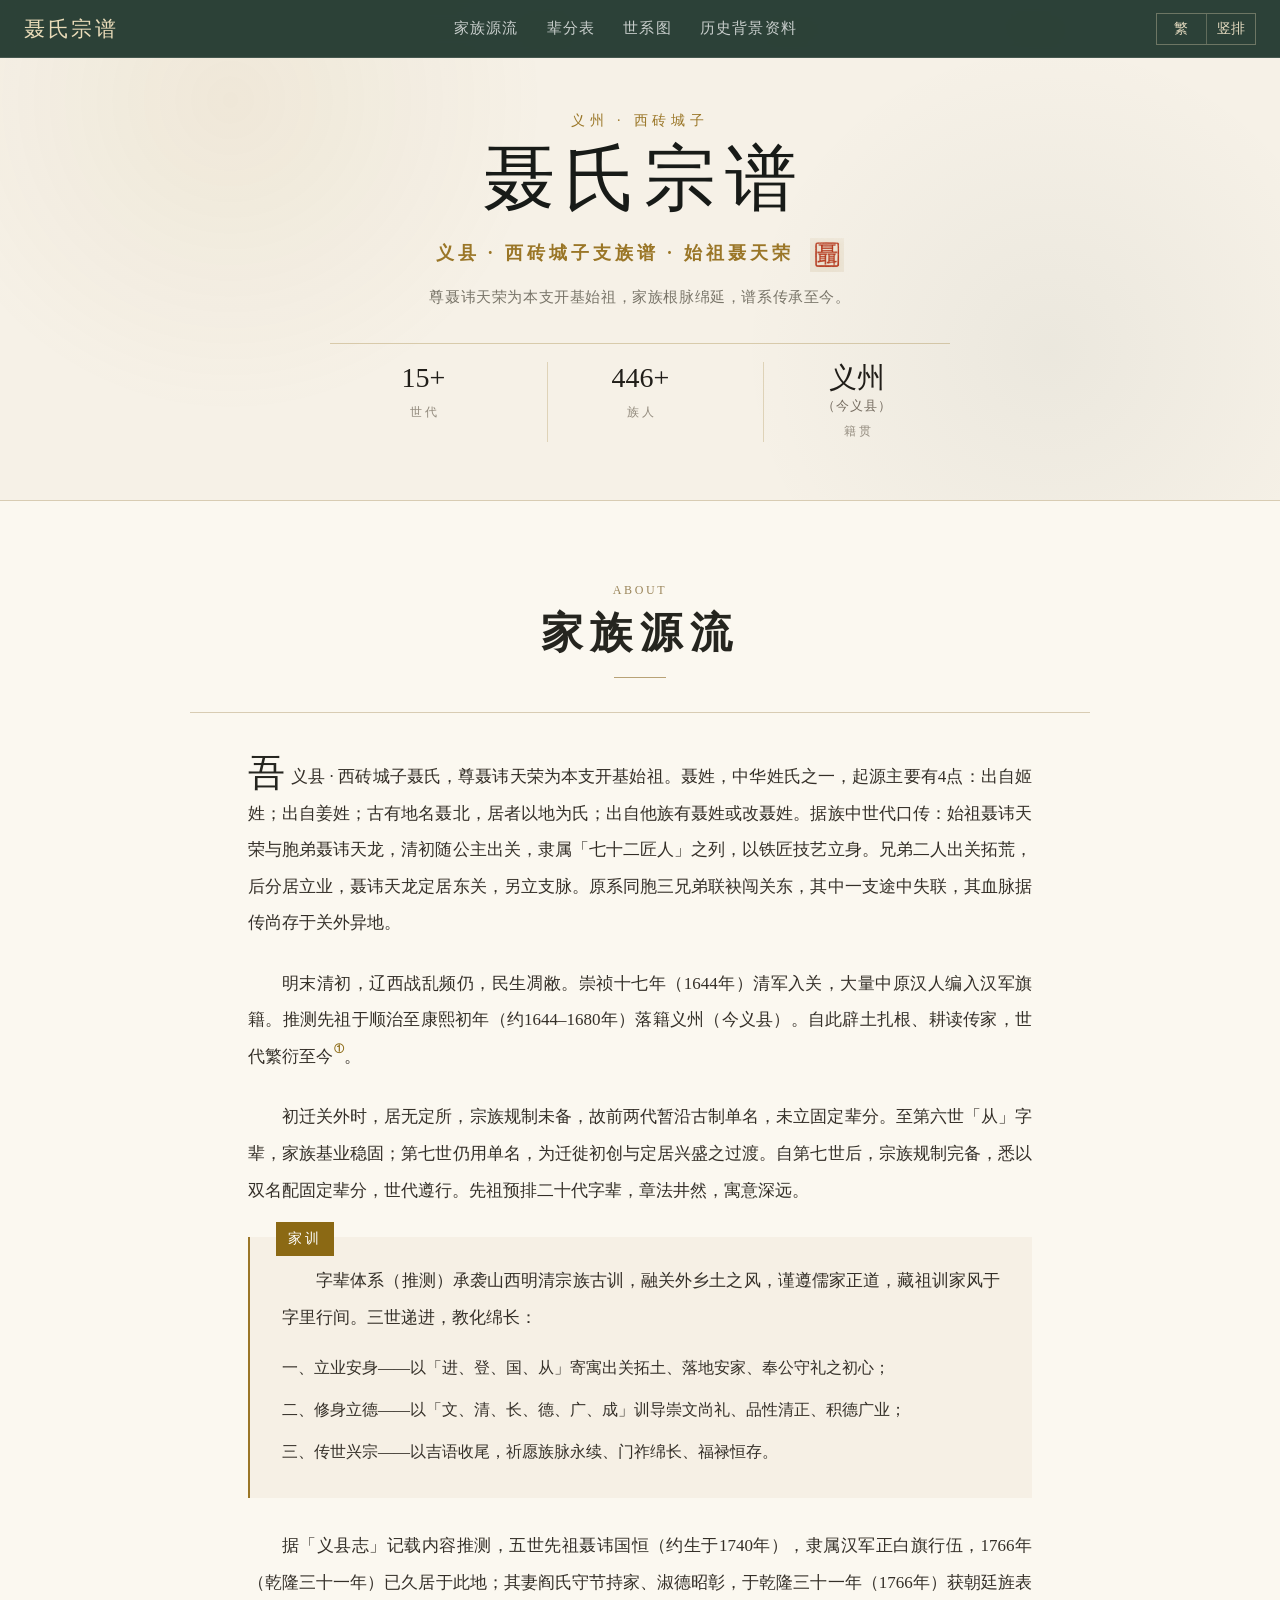
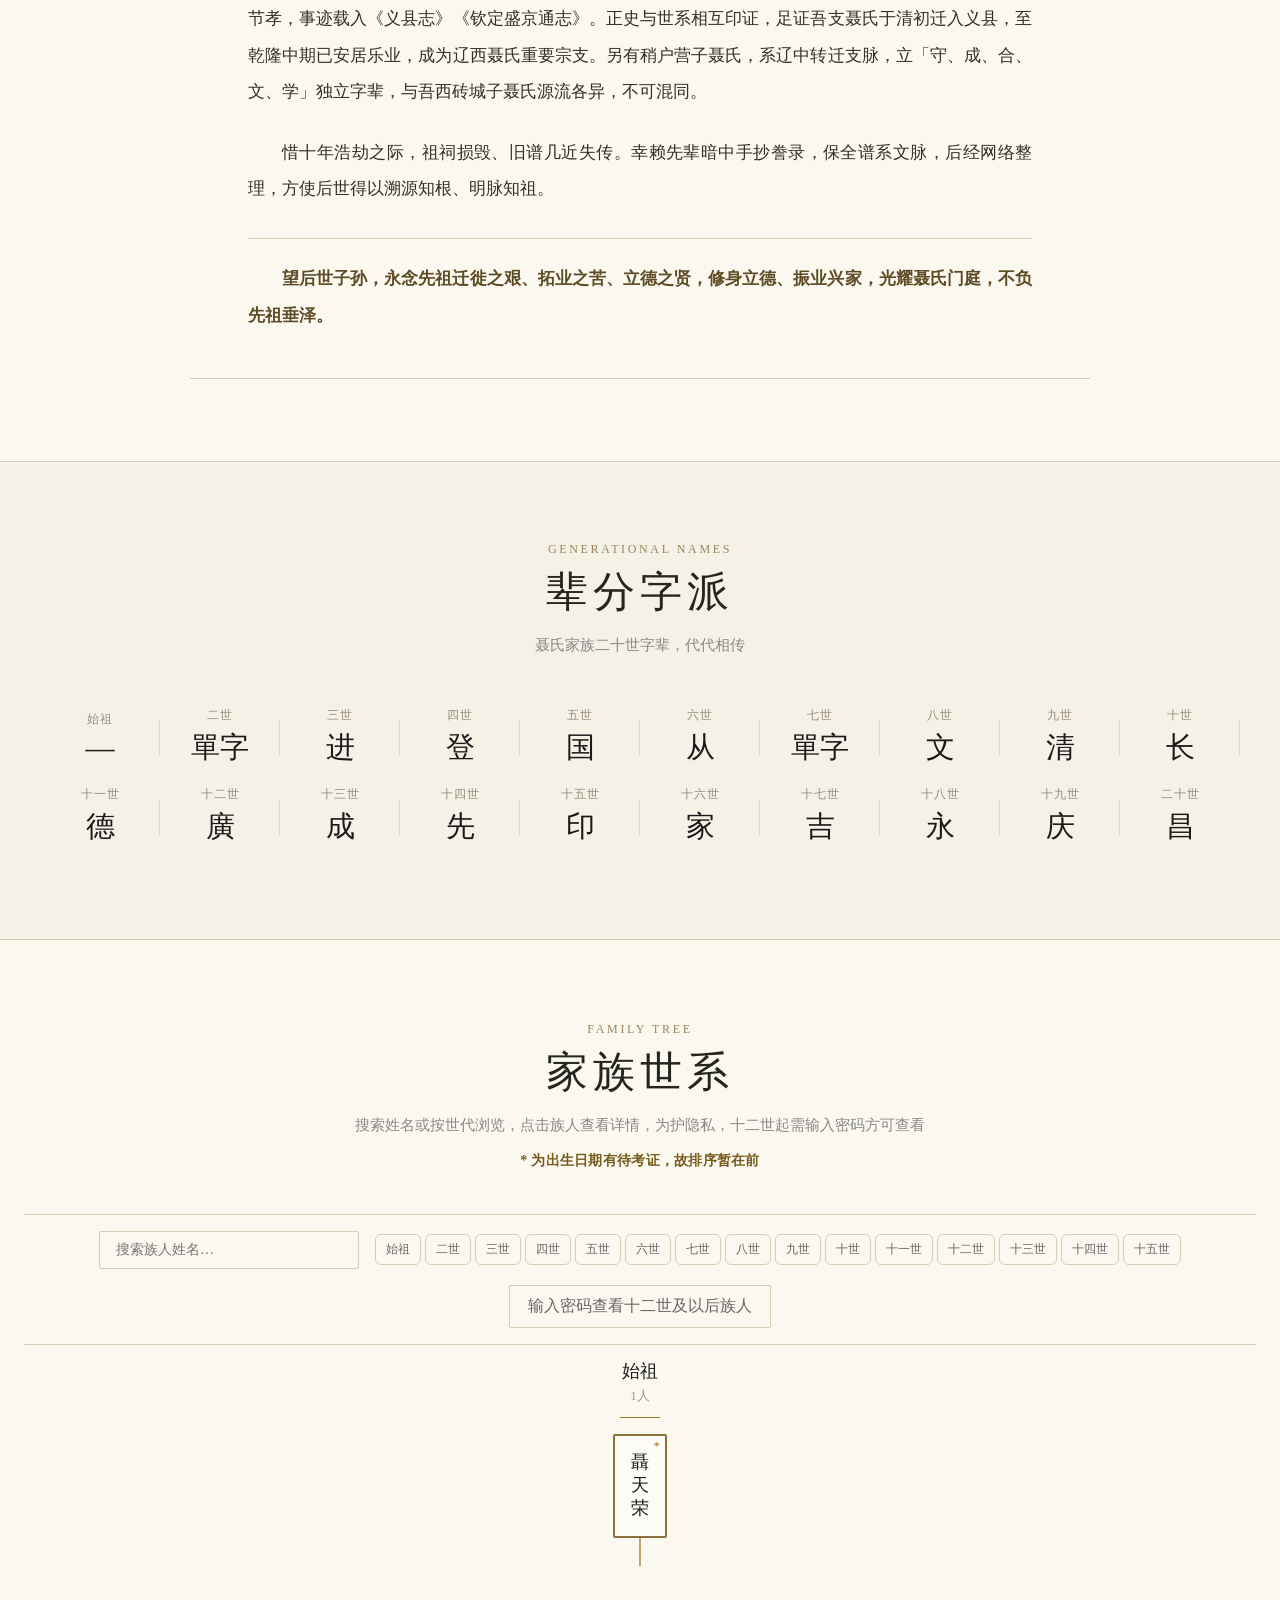
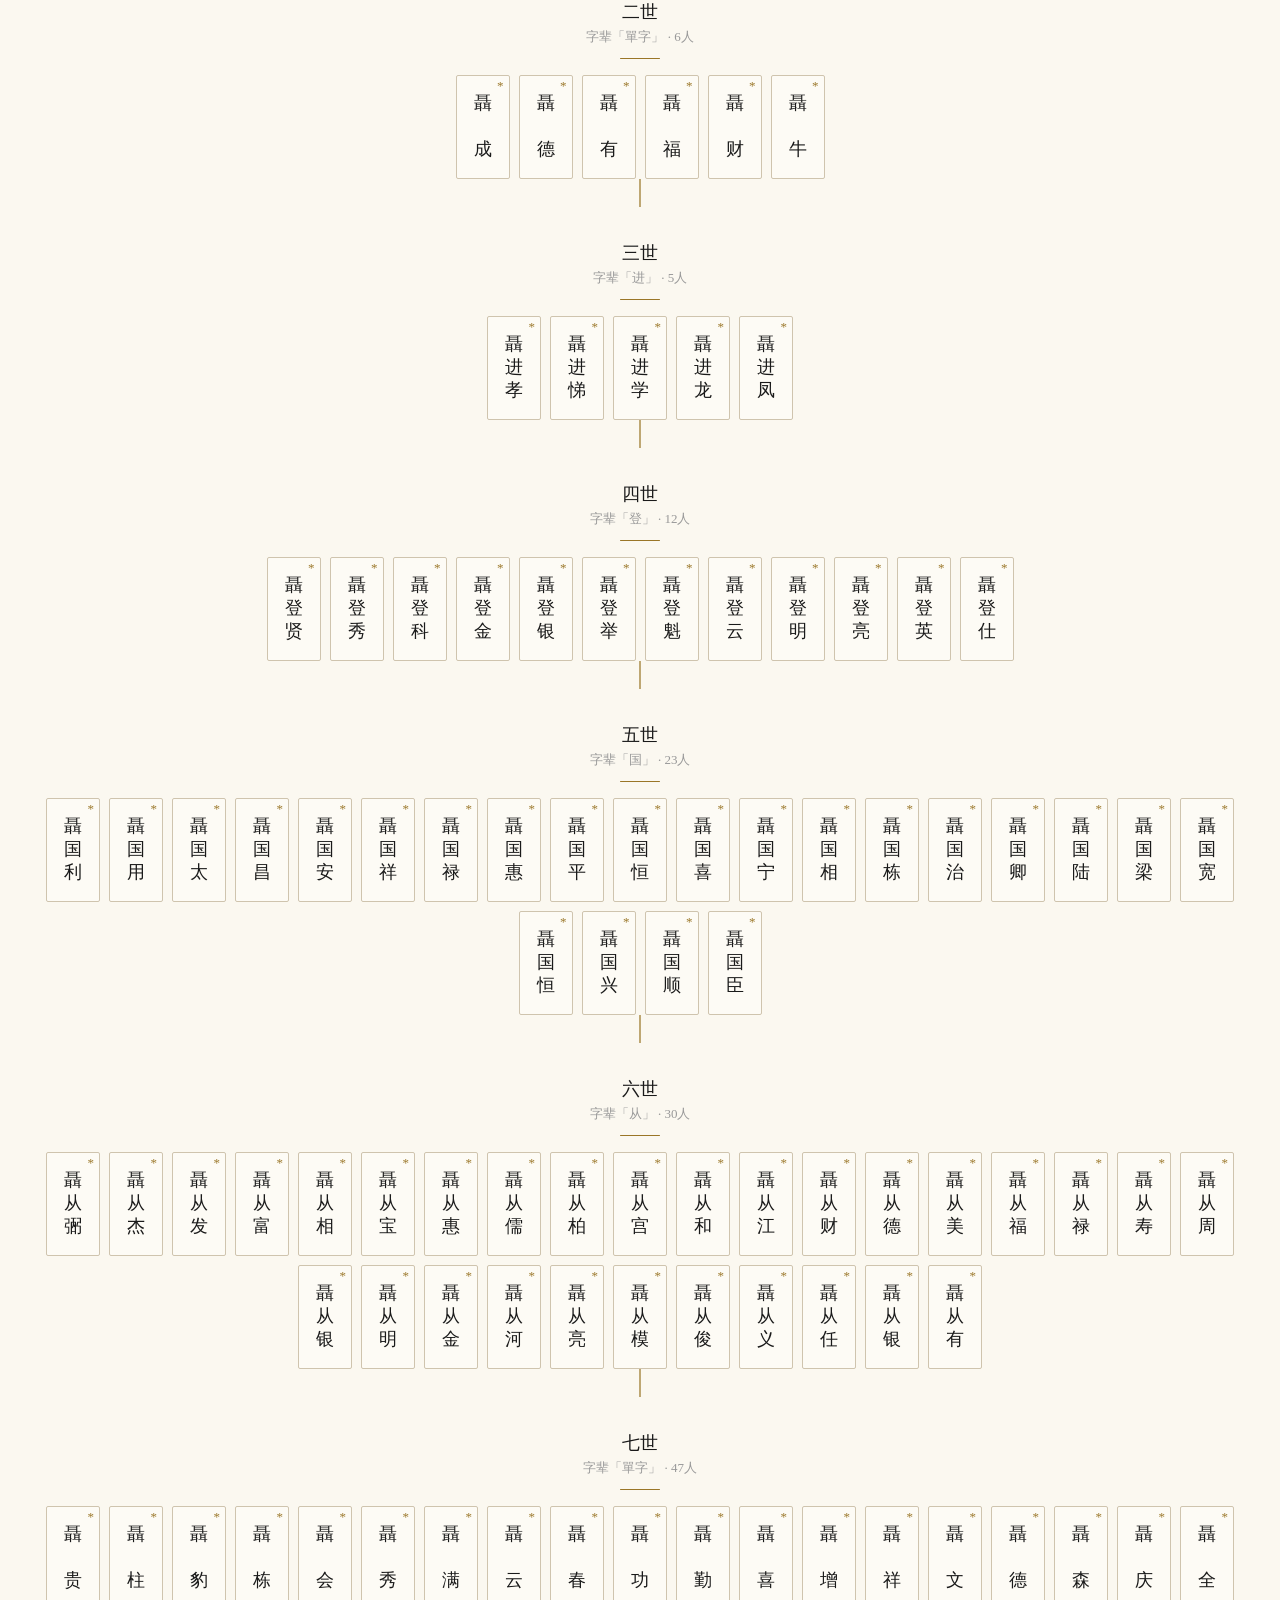
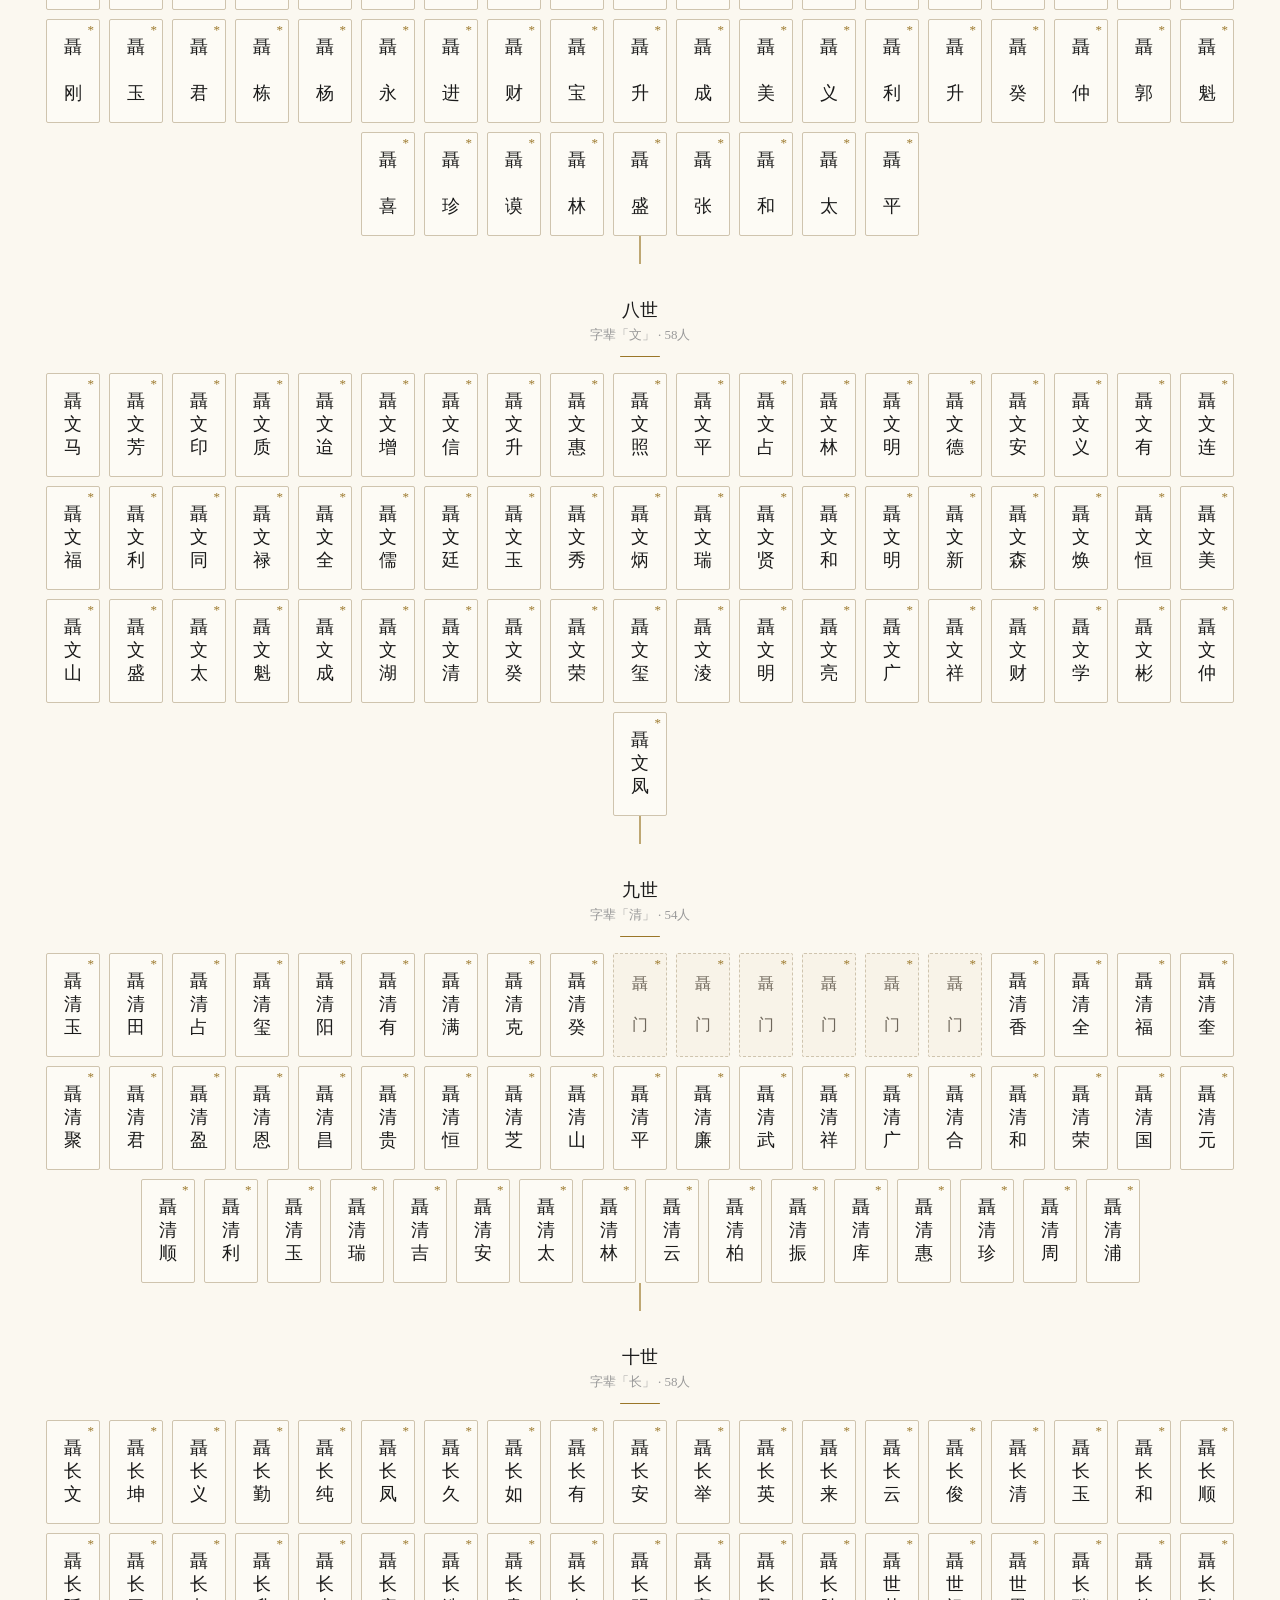
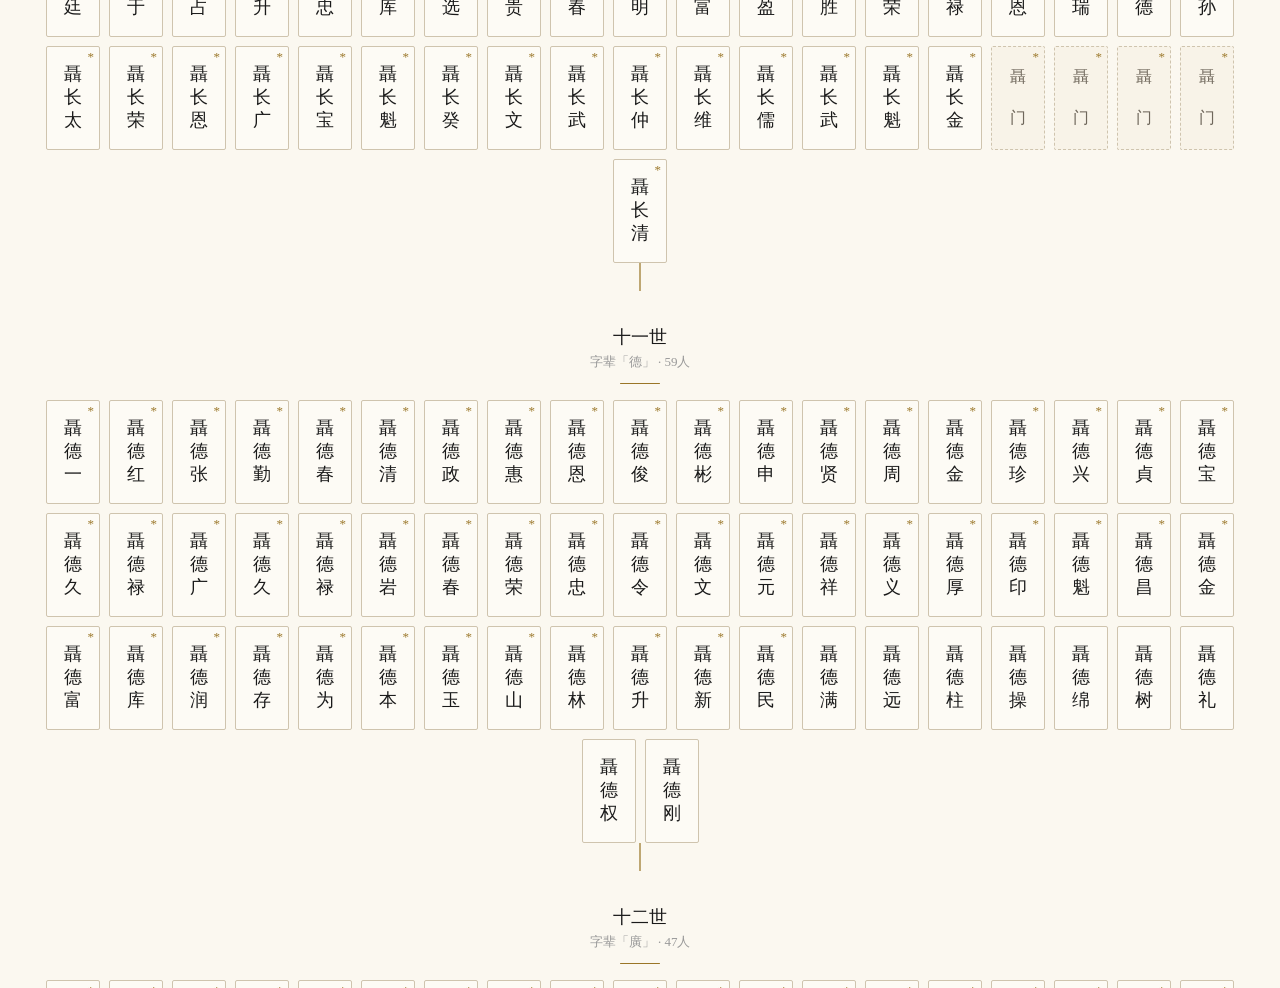
==== commit e9daec70: "加强族谱隐私保护与验证体验" ====
--- a/index.html
+++ b/index.html
@@ -1,918 +1,14 @@
-<!DOCTYPE html>
+<!doctype html>
 <html lang="zh-CN">
 <head>
-<meta charset="UTF-8">
-<meta name="viewport" content="width=device-width,initial-scale=1.0">
-<meta http-equiv="refresh" content="0; url=new-page.html">
-<title>聂氏族谱</title>
-<style>
-
-*{box-sizing:border-box;margin:0;padding:0}
-html{scroll-behavior:smooth;font-size:16px}
-body{background:#FAF8F5;color:#1A1A1A;font-family:"Source Han Serif SC","Noto Serif CJK SC","PingFang SC",serif;line-height:1.6}
-
-/* Nav */
-#nv{position:fixed;top:0;left:0;right:0;z-index:100;background:rgba(250,248,245,0.92);backdrop-filter:blur(12px);border-bottom:1px solid rgba(0,0,0,0.06)}
-.ni{max-width:1200px;margin:0 auto;padding:0 24px;height:60px;display:flex;align-items:center;justify-content:space-between}
-.nl{font-family:"PingFang SC",sans-serif;display:flex;gap:32px}
-.nl a{color:#5A5A5A;text-decoration:none;font-size:14px;transition:color .2s}
-.nl a:hover{color:#8B6914}
-#nT{display:none;background:none;border:none;font-size:24px;cursor:pointer;color:#333}
-
-/* Hero */
-.hero{position:relative;min-height:66vh;display:flex;align-items:center;justify-content:center;padding:100px 24px 60px;overflow:hidden;text-align:center}
-.hb{position:absolute;inset:0;background:linear-gradient(135deg,#FAF8F5 0%,#F0E8D8 50%,#E8DCC8 100%);z-index:0}
-#hF{position:absolute;inset:0;z-index:0;pointer-events:none;overflow:hidden}
-.fc{position:absolute;color:#8B6914;opacity:0.12;animation:fUp 12s ease-in-out infinite;user-select:none;pointer-events:none;font-family:"KaiTi","楷体","STKaiti",serif}
-@keyframes fUp{0%{transform:translateY(80vh);opacity:0}10%{opacity:0.08}50%{opacity:0.06}90%{opacity:0.08}100%{transform:translateY(-20vh);opacity:0}}
-.hc{position:relative;z-index:1;max-width:700px}
-.hc h1{font-size:clamp(36px,6vw,60px);font-weight:900;letter-spacing:8px;margin-bottom:16px}
-.hs{font-size:clamp(14px,2.5vw,18px);color:#8B6914;letter-spacing:4px;margin-bottom:8px}
-.hd{font-size:15px;color:#888;max-width:480px;margin:0 auto 40px}
-.hst{display:flex;justify-content:center;gap:40px}
-.st .sn{font-size:32px;font-weight:700;display:block}
-.st .sl{font-size:12px;color:#999;letter-spacing:2px;display:block;margin-top:4px}
-
-/* Sections */
-.sec{padding:70px 24px}
-.sec h2{font-size:clamp(24px,3.5vw,36px);font-weight:700;margin-bottom:12px}
-.sl{font-size:11px;letter-spacing:3px;color:#aaa;margin-bottom:8px}
-.sd{font-size:15px;color:#888;margin-bottom:40px}
-
-/* Beifen */
-#bf{background:#fff;text-align:center}
-#bf h2,#bf .sd{text-align:center}
-.bf-sc{overflow-x:auto;padding-bottom:12px;text-align:center}
-.bf-tr{display:inline-flex}
-.bf-item{flex-shrink:0;padding:0 20px;text-align:center;cursor:pointer;transition:transform .2s;position:relative}
-.bf-item:hover{transform:scale(1.2)}
-.bf-item:hover .bf-c{color:#8B6914}
-.bf-item::after{content:'';position:absolute;right:0;top:20%;height:60%;width:1px;background:#E0D8CC}
-.bf-item:last-child::after{display:none}
-.bf-g{font-size:12px;color:#aaa;margin-bottom:4px;letter-spacing:1px}
-.bf-c{font-size:32px;font-weight:700;display:block;transition:color .2s}
-
-/* Tree */
-#tr{background:#FAF8F5}
-.tc{display:flex;gap:12px;align-items:center;justify-content:center;margin-bottom:40px;flex-wrap:wrap}
-.tc input{padding:14px 20px;border:2px solid #E0D8CC;border-radius:10px;font-size:28px;width:360px;background:#fff;outline:none;font-family:inherit}
-.tc input:focus{border-color:#8B6914}
-.g-j{display:flex;gap:4px;flex-wrap:wrap;justify-content:center}
-.g-btn{padding:12px 20px;border:1px solid #E0D8CC;border-radius:10px;background:#fff;font-size:24px;color:#666;cursor:pointer;font-family:inherit}
-.g-btn:hover{border-color:#8B6914;color:#8B6914}
-.g-btn.on{background:#8B6914;color:#fff;border-color:#8B6914}
-
-#trC{max-width:1200px;margin:0 auto}
-.g-row{opacity:1;transform:translateY(0);transition:opacity .6s,transform .6s;margin-bottom:32px;display:flex;flex-direction:column;align-items:center}
-.g-h{text-align:center;margin-bottom:16px}
-.g-h h3{font-size:28px}.g-row:nth-child(odd) .g-h h3{font-weight:700}.g-row:nth-child(even) .g-h h3{font-weight:400}
-.g-i{font-size:26px;color:#999;margin-top:8px}
-.g-l{width:40px;height:2px;background:#D4C5A9;margin:10px auto 0;border-radius:1px}
-.g-m{display:flex;flex-wrap:wrap;gap:10px;justify-content:center;width:100%}
-.g-c{width:2px;height:20px;background:linear-gradient(to bottom,#D4C5A9,transparent);margin:0 auto}
-
-.cg{display:flex;flex-direction:column;align-items:center}
-.pc{background:#fff;border:1px solid #EDE8E0;border-radius:10px;padding:12px 4px;cursor:pointer;transition:all .25s;width:56px;min-height:80px;display:flex;flex-direction:column;align-items:center;justify-content:center;text-align:center}
-.pc:hover{transform:translateY(-3px);box-shadow:0 8px 24px rgba(0,0,0,0.06);border-color:#D4C5A9}
-.pn{font-size:28px;font-weight:600;line-height:1.3;display:block}
-
-/* History */
-#hi{background:#fff}
-.hg{display:grid;grid-template-columns:repeat(auto-fit,minmax(260px,1fr));gap:24px;max-width:800px;margin:0 auto}
-.hc2{background:#FAF8F5;border:1px solid #EDE8E0;border-radius:12px;padding:28px;transition:all .25s}
-.hc2:hover{transform:translateY(-2px);box-shadow:0 8px 24px rgba(0,0,0,0.04)}
-.hc2 h3{font-size:18px;font-weight:600;margin-bottom:8px}
-.hc2 p{font-size:14px;color:#666}
-.hd2{color:#8B6914!important;margin-top:6px;font-weight:500}
-
-/* Footer */
-.ft{background:#1A1A1A;color:#fff;padding:50px 24px;text-align:center}
-.ft p{font-size:14px;color:rgba(255,255,255,0.6);margin-bottom:4px}
-.ft .fe{font-size:13px;color:rgba(255,255,255,0.5);margin-top:8px}
-
-/* Modal */
-#mO{position:fixed;inset:0;background:rgba(0,0,0,0.4);z-index:200;display:none;align-items:center;justify-content:center;backdrop-filter:blur(4px)}
-#mO.on{display:flex}
-.modal{background:#fff;border-radius:16px;padding:32px;max-width:400px;width:90%;position:relative}
-#mX{position:absolute;top:16px;right:16px;background:none;border:none;font-size:20px;color:#999;cursor:pointer;width:28px;height:28px;border-radius:50%}
-#mX:hover{background:#f0f0f0;color:#333}
-#mC{text-align:left}
-.mf{display:flex;padding:8px 0;border-bottom:1px solid #f0f0f0;align-items:flex-start}
-.mf:last-child{border-bottom:none}
-.ml{font-size:14px;color:#888;min-width:40px;flex-shrink:0}
-.mv{font-size:14px;color:#1A1A1A;flex:1}
-.fb{background:none;border:1px solid #D4C5A9;border-radius:6px;padding:6px 16px;font-size:13px;color:#8B6914;cursor:pointer;font-family:inherit}
-.fb:hover{background:#8B6914;color:#fff}
-
-/* #pwBtn */
-#pB{padding:12px 20px;border:2px solid #8B6914;border-radius:10px;background:#fff;font-size:24px;color:#8B6914;cursor:pointer;font-family:inherit}
-#pB:hover{background:#8B6914;color:#fff!important}
-
-/* Responsive */
-@media(max-width:768px){
-  .nl{display:none}
-  #nT{display:block}
-  .nl.on{display:flex;flex-direction:column;position:absolute;top:60px;left:0;right:0;background:rgba(250,248,245,0.98);backdrop-filter:blur(12px);padding:16px 24px;gap:16px;border-bottom:1px solid rgba(0,0,0,0.06)}
-  .hst{gap:20px}
-  .st .sn{font-size:24px}
-  .bf-item{padding:0 14px}
-  .bf-c{font-size:24px}
-  .pc{width:70px;min-height:70px}
-  .pn{font-size:13px}
-  .sec{padding:50px 16px}
-}
-
-
-
-
-
-
-/* ===== Mobile Responsive Enhancements ===== */
-
-/* Small phones */
-@media(max-width:480px){
-  .hero{padding:80px 12px 40px;min-height:50vh}
-  .hero h1{font-size:clamp(28px,8vw,36px)!important;letter-spacing:4px}
-  .hs{font-size:12px!important}
-  .hd{font-size:13px!important;margin-bottom:24px}
-  .hst{gap:16px}
-  .st .sn{font-size:20px}
-  .st .sl{font-size:11px}
-  .fc{display:none!important}
-  
-  .sec{padding:30px 12px!important}
-  .sec h2{font-size:clamp(20px,5vw,24px)!important}
-  .sd{font-size:13px!important;margin-bottom:20px!important}
-  
-  .bf-item{padding:0 8px}
-  .bf-g{font-size:10px}
-  .bf-c{font-size:20px!important}
-  
-  .g-h h3{font-size:20px!important}
-  .g-i{font-size:14px!important}
-  .g-row{margin-bottom:20px!important}
-  .g-m{gap:6px!important}
-  
-  .pc{width:44px!important;min-height:56px!important;padding:8px 2px!important;border-radius:6px!important}
-  .pn{font-size:14px!important;line-height:1.2!important}
-  .cl{width:44px!important}
-  
-  
-  .g-btn{padding:6px 10px!important;font-size:13px!important;border-radius:6px!important}
-  .tc{gap:6px!important;margin-bottom:20px!important}
-  #pB{padding:8px 14px!important;font-size:13px!important}
-  
-  .sl{font-size:10px!important}
-  
-  .hc2{padding:16px!important}
-  .hc2 h3{font-size:15px!important}
-  .hc2 p{font-size:12px!important}
-  
-  .modal{padding:20px!important;width:95%!important;border-radius:12px!important}
-  .ml{font-size:13px!important;min-width:70px!important}
-  .mv{font-size:13px!important}
-  .mf{padding:6px 0!important}
-  
-  .ft{padding:30px 16px!important}
-  .ft p{font-size:12px!important}
-  
-  .intro-section p{font-size:14px!important}
-  
-  #toggleSC{font-size:11px!important;padding:2px 6px!important}
-  
-  /* History images 2x2 -> 1 column */
-  .hg{grid-template-columns:1fr!important}
-  
-  .intro-section{font-size:clamp(14px,3vw,18px)!important}
-}
-
-/* Tablets */
-@media(min-width:481px) and (max-width:768px){
-  .hero{padding:90px 16px 50px;min-height:55vh}
-  .hero h1{font-size:clamp(32px,6vw,40px)!important}
-  
-  .g-h h3{font-size:24px!important}
-  .pc{width:50px!important;min-height:60px!important}
-  .pn{font-size:14px!important}
-  .cl{width:50px!important}
-  
-  .g-btn{padding:8px 12px!important;font-size:14px!important}
-  #pB{padding:8px 16px!important;font-size:14px!important}
-  
-  .sec{padding:40px 16px!important}
-  
-  /* History images 2x2 */
-  .hg{grid-template-columns:repeat(2,1fr)!important}
-}
-
-/* Touch optimization for all mobile */
-@media(hover:none) and (pointer:coarse){
-  .g-btn,#pB,#toggleSC,.pc,.bf-item,.fb,#mX,
-  .pc{min-height:56px!important}
-  .g-btn,#pB{padding-top:10px!important;padding-bottom:10px!important}
-}
-
-/* Landscape phones */
-@media(max-height:500px) and (orientation:landscape){
-  .hero{padding:70px 12px 30px!important;min-height:80vh!important}
-  .hero h1{font-size:28px!important}
-  .hd{font-size:12px!important;margin-bottom:16px!important}
-  .hst{gap:12px!important}
-  .st .sn{font-size:18px!important}
-  
-  .sec{padding:20px 12px!important}
-  .g-row{margin-bottom:12px!important}
-  
-  .fc{display:none!important}
-}
-
-</style>
+  <meta charset="utf-8">
+  <meta http-equiv="Content-Security-Policy" content="default-src 'self'; style-src 'self' 'unsafe-inline'; img-src 'self' data:; object-src 'none'; base-uri 'none'; form-action 'self'">
+  <meta name="referrer" content="no-referrer">
+  <meta name="viewport" content="width=device-width, initial-scale=1">
+  <meta http-equiv="refresh" content="0; url=new-page.html">
+  <title>聂氏宗谱</title>
 </head>
 <body>
-<nav id="nv"><div class="ni"><span style="width:34px;height:34px;background:#8B6914;color:#fff;border-radius:8px;display:flex;align-items:center;justify-content:center;font-size:18px;font-weight:700;font-family:serif;">聶</span><div class="nl"><a href="#tr">世系图</a><a href="#bf">辈分表</a><a href="#hi">歷史</a></div><button id="toggleSC" style="background:none;border:1px solid #ccc;border-radius:4px;padding:2px 8px;font-size:13px;cursor:pointer;font-family:inherit;color:#666;white-space:nowrap;">简｜繁</button><button id="nT">☰</button></div></nav>
-<section class="hero"><div class="hb"></div><div id="hF"></div><div class="hc"><h1>聂氏族谱</h1><p class="hs">义县 · 西砖城子 · 聶氏家族世系傳承</p><p class="hd">始祖聶天榮（兄：天龍），至今一脈傳承十四世，家族繁衍，根脈綿延，祖籍山西「傳說」</p><div class="hst"><div class="st"><span class="sn" id="gC">0</span><span class="sl">世代</span></div><div class="st"><span class="sn" id="tC">0</span><span class="sl">族人</span></div><div class="st"><span class="sn" id="sY">辽宁</span><span class="sl">籍贯</span></div></div></div></section>
-
-
-
-<section class="sec" id="intro" style="background:#fff;padding-top:40px;padding-bottom:40px;">
-  <div class="sl" style="text-align:center;margin-bottom:4px;">ABOUT</div>
-  <h2 style="text-align:center;margin-bottom:24px;">家族源流</h2>
-      <div style="max-width:1600px;margin:0 auto;font-size:clamp(16px,2.33vw,24px);line-height:1.9;color:#333;padding:0 20px;letter-spacing:0.05em;">
-    <p style="text-indent:2em;margin-bottom:16px;">吾义县 · 西砖城子聂氏，尊聂天荣为本支开基始祖。据族中世代口传：始祖聂天荣与胞弟聂天龙，清初随公主出关，隶属「七十二匠人」之列，以铁匠技艺立身。兄弟二人出关拓荒，后分居立业，聂天龙定居东关，另立支脉。原系同胞三兄弟联袂闯关东，其中一支途中失联，其血脉据传尚存于关外异地。</p>
-    <p style="text-indent:2em;margin-bottom:16px;">明末清初，辽西战乱频仍，民生凋敝。崇祯十七年（1644年）清军入关，大量中原汉人编入汉军旗籍。先祖于顺治至康熙初年（约1644–1680年）随清军驻防迁徙，编入汉军正白旗，落籍义州（今义县）。自此辟土扎根、耕读传家，世代繁衍至今。</p>
-    <p style="text-indent:2em;margin-bottom:16px;">初迁关外时，居无定所，宗族规制未备，故前两代暂沿古制单名，未立固定辈分。至第六世「从」字辈，家族基业稳固；第七世仍用单名，为迁徙初创与定居兴盛之过渡。自第七世后，宗族规制完备，悉以双名配固定辈分，世代遵行。先祖预排二十代字辈，章法井然，寓意深远，实为北方宗族传世典范。</p>
-    <p style="text-indent:2em;margin-bottom:16px;">字辈体系承袭山西明清宗族古训，融关外乡土之风，谨遵儒家正道，藏祖训家风于字里行间。三世递进，教化绵长：</p>
-    <p style="text-indent:2em;margin-bottom:16px;">一、立业安身——以「进、登、国、从」寄寓出关拓土、落地安家、奉公守礼之初心；</p>
-    <p style="text-indent:2em;margin-bottom:16px;">二、修身立德——以「文、清、长、德、广、成」训导崇文尚礼、品性清正、积德广业；</p>
-    <p style="text-indent:2em;margin-bottom:16px;">三、传世兴宗——以吉语收尾，祈愿族脉永续、门祚绵长、福禄恒存。</p>
-    <p style="text-indent:2em;margin-bottom:16px;">五世先祖聂国恒（约生于1740年），隶属汉军正白旗行伍。其妻阎氏守节持家、淑德昭彰，于乾隆三十一年（1766年）获朝廷旌表节孝，事迹载入《义县志》《钦定盛京通志》。正史与世系相互印证，足证吾支聂氏于清初迁入义县，至乾隆中期已安居乐业，成为辽西聂氏重要宗支。另有稍户营子聂氏，系辽中转迁支脉，立「守、成、合、文、学」独立字辈，与吾西砖城子聂氏源流各异，不可混同。</p>
-    <p style="text-indent:2em;margin-bottom:16px;">惜十年浩劫之际，祖祠损毁、旧谱几近失传。幸赖先辈暗中手抄誊录，保全谱系文脉，后经网络整理，方使后世得以溯源知根、明脉知祖。望后世子孙，永念先祖迁徙之艰、拓业之苦、立德之贤，修身立德、振业兴家，光耀聂氏门庭，不负先祖垂泽。</p>
-    <p style="text-indent:2em;margin-bottom:16px;"></p>
-  </div></div><h2 style="text-align:center;">辈分字派</h2><p class="sd" style="text-align:center;">聶氏家族二十世字辈，代代相传</p><div class="bf-sc"><div class="bf-tr" id="bfT"></div></div></section>
-<section class="sec" id="tr"><div class="sl" style="text-align:center;">FAMILY TREE</div><h2 style="text-align:center;">家族世系</h2><p class="sd" style="text-align:center;">点击姓名查看详情</p><div class="tc"><div class="g-j" id="gJ"></div><button id="pB">输入密码查看更多后人</button></div><div id="trC"></div></section>
-<section class="sec" id="hi">
-  <div class="sl" style="text-align:center;">HISTORICAL CONTEXT</div>
-  <h2 style="text-align:center;">历史背景</h2>
-  <p class="sd" style="text-align:center;">點擊圖片查看文獻原檔</p>
-  <div style="display:grid;grid-template-columns:repeat(3,1fr);gap:20px;max-width:1000px;margin:0 auto;">
-    <a href="http://read.nlc.cn/OutOpenBook/OpenTwoObjectBook?aid=403&bid=67566.0&cid=87509" target="_blank" style="text-decoration:none;display:block;">
-      <div style="background:#fff;border:1px solid #EDE8E0;border-radius:12px;overflow:hidden;transition:all .3s;height:100%;">
-        <div style="padding:14px;background:linear-gradient(135deg,#FAF8F5,#F0E8D8);">
-          <div style="font-size:13px;font-weight:600;color:#8B6914;">義縣志</div>
-          <div style="font-size:12px;color:#888;margin-top:2px;">第十四册 · 人物志</div>
-        </div>
-        <img src="義縣志 · 第十四册 人物志_01.png" style="width:100%;display:block;">
-      </div>
-    </a>
-    <a href="http://read.nlc.cn/OutOpenBook/OpenTwoObjectBook?aid=403&bid=67566.0&cid=87509" target="_blank" style="text-decoration:none;display:block;">
-      <div style="background:#fff;border:1px solid #EDE8E0;border-radius:12px;overflow:hidden;transition:all .3s;height:100%;">
-        <div style="padding:14px;background:linear-gradient(135deg,#FAF8F5,#F0E8D8);">
-          <div style="font-size:13px;font-weight:600;color:#8B6914;">義縣志</div>
-          <div style="font-size:12px;color:#888;margin-top:2px;">第十四册 · 人物志</div>
-        </div>
-        <img src="義縣志 · 第十四册 人物志_02.png" style="width:100%;display:block;">
-      </div>
-    </a>
-    <a href="http://read.nlc.cn/OutOpenBook/OpenObjectBook?aid=403&bid=10623.0" target="_blank" style="text-decoration:none;display:block;">
-      <div style="background:#fff;border:1px solid #EDE8E0;border-radius:12px;overflow:hidden;transition:all .3s;height:100%;">
-        <div style="padding:14px;background:linear-gradient(135deg,#FAF8F5,#F0E8D8);">
-          <div style="font-size:13px;font-weight:600;color:#8B6914;">钦定盛京通志</div>
-          <div style="font-size:12px;color:#888;margin-top:2px;">卷九十四 · 三十一</div>
-        </div>
-        <img src="欽定盛京通志 · 卷九十四 三十一.png" style="width:100%;display:block;">
-      </div>
-    </a>
-  </div>
-</section>
-<div </section>
-<footer class="ft"><p>聂氏族谱 · 义县 · 西砖城子</p><p class="fe">📧 nieqiang0504@gmail.com · 微信：13386760401 · 欢迎同族联络</p></footer>
-<div id="mO"><div class="modal"><button id="mX">✕</button><div id="mC"></div></div></div>
-<script>
-var D={"beifen": [{"gen": "始祖", "char": ""}, {"gen": "二世", "char": "單字"}, {"gen": "三世", "char": "进"}, {"gen": "四世", "char": "登"}, {"gen": "五世", "char": "国"}, {"gen": "六世", "char": "从"}, {"gen": "七世", "char": "單字"}, {"gen": "八世", "char": "文"}, {"gen": "九世", "char": "清"}, {"gen": "十世", "char": "长"}, {"gen": "十一世", "char": "德"}, {"gen": "十二世", "char": "廣"}, {"gen": "十三世", "char": "成"}, {"gen": "十四世", "char": "先"}, {"gen": "十五世", "char": "印"}, {"gen": "十六世", "char": "家"}, {"gen": "十七世", "char": "吉"}, {"gen": "十八世", "char": "永"}, {"gen": "十九世", "char": "庆"}, {"gen": "二十世", "char": "昌"}], "zupu": [{"g": "始祖", "m": [{"n": "聶天荣", "s": "曹氏"}]}, {"g": "二世", "m": [{"n": "聶成", "s": "未知"}, {"n": "聶德", "s": "杜氏"}, {"n": "聶有", "s": "王氏"}, {"n": "聶福", "s": "賀氏"}, {"n": "聶财", "s": "潘氏"}, {"n": "聶牛", "s": "未知"}]}, {"g": "三世", "m": [{"n": "聶进孝", "s": "何、吕氏"}, {"n": "聶进悌", "s": "王氏"}, {"n": "聶进学", "s": "王氏"}, {"n": "聶进龙", "s": "程氏"}, {"n": "聶进凤", "s": "王氏"}]}, {"g": "四世", "m": [{"n": "聶登贤", "s": "吕氏"}, {"n": "聶登秀", "s": "海氏"}, {"n": "聶登科", "s": "程氏"}, {"n": "聶登金", "s": "杨氏"}, {"n": "聶登银", "s": "柳氏"}, {"n": "聶登举", "s": "谭氏"}, {"n": "聶登魁", "s": "白、王氏"}, {"n": "聶登云", "s": "王氏"}, {"n": "聶登明", "s": "张氏"}, {"n": "聶登亮", "s": "金氏"}, {"n": "聶登英", "s": "未知"}, {"n": "聶登仕", "s": "吴氏"}]}, {"g": "五世", "m": [{"n": "聶国利", "s": "沈氏"}, {"n": "聶国用", "s": "吴氏"}, {"n": "聶国太", "s": "未知"}, {"n": "聶国昌", "s": "未知"}, {"n": "聶国安", "s": "程氏"}, {"n": "聶国祥", "s": "金氏"}, {"n": "聶国禄", "s": "王氏"}, {"n": "聶国惠", "s": "何氏"}, {"n": "聶国平", "s": "未知"}, {"n": "聶国恒", "s": "阎氏"}, {"n": "聶国喜", "s": "张氏"}, {"n": "聶国宁", "s": "刘氏"}, {"n": "聶国相", "s": "刘氏"}, {"n": "聶国栋", "s": "闫氏"}, {"n": "聶国治", "s": "王氏"}, {"n": "聶国卿", "s": "吕氏"}, {"n": "聶国陆", "s": "赵氏"}, {"n": "聶国梁", "s": "王氏"}, {"n": "聶国宽", "s": "关氏"}, {"n": "聶国恒", "s": "冷氏"}, {"n": "聶国兴", "s": "于氏"}, {"n": "聶国顺", "s": "高氏"}, {"n": "聶国臣", "s": "冉氏"}]}, {"g": "六世", "m": [{"n": "聶从弻", "s": "未知"}, {"n": "聶从杰", "s": "张氏"}, {"n": "聶从发", "s": "孟氏"}, {"n": "聶从富", "s": "金氏"}, {"n": "聶从相", "s": "陈氏"}, {"n": "聶从宝", "s": "张氏"}, {"n": "聶从惠", "s": "吴氏"}, {"n": "聶从儒", "s": "于氏"}, {"n": "聶从柏", "s": "张氏"}, {"n": "聶从宫", "s": "吕氏"}, {"n": "聶从和", "s": "岳氏"}, {"n": "聶从江", "s": "金氏"}, {"n": "聶从财", "s": "李、刘、王、崔氏"}, {"n": "聶从德", "s": "闫氏"}, {"n": "聶从美", "s": "顾氏"}, {"n": "聶从福", "s": "李氏"}, {"n": "聶从禄", "s": "徐氏"}, {"n": "聶从寿", "s": "吴氏"}, {"n": "聶从周", "s": "邹氏"}, {"n": "聶从银", "s": "柳氏"}, {"n": "聶从明", "s": "岳氏"}, {"n": "聶从金", "s": "金氏"}, {"n": "聶从河", "s": "陈氏"}, {"n": "聶从亮", "s": "任氏"}, {"n": "聶从模", "s": "胡氏"}, {"n": "聶从俊", "s": "郭氏"}, {"n": "聶从义", "s": "唐氏"}, {"n": "聶从任", "s": "王氏"}, {"n": "聶从银", "s": "张氏"}, {"n": "聶从有", "s": "闫、于、董氏"}]}, {"g": "七世", "m": [{"n": "聶贵", "s": "未知"}, {"n": "聶柱", "s": "魏氏"}, {"n": "聶豹", "s": "李氏"}, {"n": "聶栋", "s": "白氏"}, {"n": "聶会", "s": "陶氏"}, {"n": "聶秀", "s": "之氏"}, {"n": "聶满", "s": "之氏"}, {"n": "聶云", "s": "池氏"}, {"n": "聶春", "s": "高氏"}, {"n": "聶功", "s": "之氏"}, {"n": "聶勤", "s": "朱氏"}, {"n": "聶喜", "s": "之氏"}, {"n": "聶增", "s": "边氏"}, {"n": "聶祥", "s": "夏氏"}, {"n": "聶文", "s": "范氏"}, {"n": "聶德", "s": "李氏"}, {"n": "聶森", "s": "闫氏"}, {"n": "聶庆", "s": "之氏"}, {"n": "聶全", "s": "郭氏"}, {"n": "聶刚", "s": "之氏"}, {"n": "聶玉", "s": "李氏"}, {"n": "聶君", "s": "宋氏"}, {"n": "聶栋", "s": "苑氏"}, {"n": "聶杨", "s": "孙氏"}, {"n": "聶永", "s": "田氏"}, {"n": "聶进", "s": "郭氏"}, {"n": "聶财", "s": "宋氏"}, {"n": "聶宝", "s": "闫氏"}, {"n": "聶升", "s": "宋、王氏"}, {"n": "聶成", "s": "杨氏"}, {"n": "聶美", "s": "会氏"}, {"n": "聶义", "s": "姜氏"}, {"n": "聶利", "s": "张氏"}, {"n": "聶升", "s": "白氏"}, {"n": "聶癸", "s": "金氏"}, {"n": "聶仲", "s": "李氏"}, {"n": "聶郭", "s": "白氏"}, {"n": "聶魁", "s": "刘氏"}, {"n": "聶喜", "s": "李氏"}, {"n": "聶珍", "s": "赵氏"}, {"n": "聶谟", "s": "孙氏"}, {"n": "聶林", "s": "海氏"}, {"n": "聶盛", "s": "李氏"}, {"n": "聶张", "s": "高氏"}, {"n": "聶和", "s": "吴氏"}, {"n": "聶太", "s": "杨、高氏"}, {"n": "聶平", "s": "王氏"}]}, {"g": "八世", "m": [{"n": "聶文马", "s": "赵氏"}, {"n": "聶文芳", "s": "郭氏"}, {"n": "聶文印", "s": "金氏"}, {"n": "聶文质", "s": "高氏"}, {"n": "聶文迨", "s": "邹、崔氏"}, {"n": "聶文增", "s": "邹氏"}, {"n": "聶文信", "s": "未知"}, {"n": "聶文升", "s": "邹氏"}, {"n": "聶文惠", "s": "邹氏"}, {"n": "聶文照", "s": "未知"}, {"n": "聶文平", "s": "张氏"}, {"n": "聶文占", "s": "邹氏"}, {"n": "聶文林", "s": "闫氏"}, {"n": "聶文明", "s": "陈氏"}, {"n": "聶文德", "s": "吴氏"}, {"n": "聶文安", "s": "张氏"}, {"n": "聶文义", "s": "未知"}, {"n": "聶文有", "s": "未知"}, {"n": "聶文连", "s": "杨氏"}, {"n": "聶文福", "s": "敖氏"}, {"n": "聶文利", "s": "未知"}, {"n": "聶文同", "s": "未知"}, {"n": "聶文禄", "s": "赵氏"}, {"n": "聶文全", "s": "张氏"}, {"n": "聶文儒", "s": "高氏"}, {"n": "聶文廷", "s": "邹氏"}, {"n": "聶文玉", "s": "赵氏"}, {"n": "聶文秀", "s": "孟氏"}, {"n": "聶文炳", "s": "金氏"}, {"n": "聶文瑞", "s": "谢氏"}, {"n": "聶文贤", "s": "高氏"}, {"n": "聶文和", "s": "王氏"}, {"n": "聶文明", "s": "张氏"}, {"n": "聶文新", "s": "传氏"}, {"n": "聶文森", "s": "张氏"}, {"n": "聶文煥", "s": "未知"}, {"n": "聶文恒", "s": "吴氏"}, {"n": "聶文美", "s": "未知"}, {"n": "聶文山", "s": "岳氏"}, {"n": "聶文盛", "s": "金氏"}, {"n": "聶文太", "s": "金氏"}, {"n": "聶文魁", "s": "门氏"}, {"n": "聶文成", "s": "范氏"}, {"n": "聶文湖", "s": "未知"}, {"n": "聶文清", "s": "马氏"}, {"n": "聶文癸", "s": "张氏"}, {"n": "聶文荣", "s": "赵氏"}, {"n": "聶文璽", "s": "张氏"}, {"n": "聶文淩", "s": "闫氏"}, {"n": "聶文明", "s": "高、孟氏"}, {"n": "聶文亮", "s": "于氏"}, {"n": "聶文廣", "s": "范氏"}, {"n": "聶文祥", "s": "杨氏"}, {"n": "聶文财", "s": "未知"}, {"n": "聶文学", "s": "敖氏"}, {"n": "聶文彬", "s": "刘氏"}, {"n": "聶文仲", "s": "金氏"}, {"n": "聶文凤", "s": "赵氏"}]}, {"g": "九世", "m": [{"n": "聶清玉", "s": "未知"}, {"n": "聶清田", "s": "未知"}, {"n": "聶清占", "s": "未知"}, {"n": "聶清璽", "s": "王氏"}, {"n": "聶清陽", "s": "杨氏"}, {"n": "聶清有", "s": "未知"}, {"n": "聶清满", "s": "张氏"}, {"n": "聶清克", "s": "赵氏"}, {"n": "聶清癸", "s": "梁氏"}, {"n": "聶门姜氏", "s": ""}, {"n": "聶门高氏", "s": ""}, {"n": "聶门陈氏", "s": ""}, {"n": "聶门李氏", "s": ""}, {"n": "聶门王氏", "s": ""}, {"n": "聶门金氏", "s": ""}, {"n": "聶清香", "s": "许、蔡氏"}, {"n": "聶清全", "s": "蓝氏"}, {"n": "聶清福", "s": "顾氏"}, {"n": "聶清奎", "s": "未知"}, {"n": "聶清聚", "s": "门氏"}, {"n": "聶清君", "s": "吴氏"}, {"n": "聶清盈", "s": "高氏"}, {"n": "聶清恩", "s": "张、宋氏"}, {"n": "聶清昌", "s": "刘氏"}, {"n": "聶清贵", "s": "高氏"}, {"n": "聶清恒", "s": "范氏"}, {"n": "聶清芝", "s": "刘、高氏"}, {"n": "聶清山", "s": "吴氏"}, {"n": "聶清平", "s": "张氏"}, {"n": "聶清廉", "s": "未知"}, {"n": "聶清武", "s": "张氏"}, {"n": "聶清祥", "s": "传氏"}, {"n": "聶清廣", "s": "未知"}, {"n": "聶清合", "s": "顾氏"}, {"n": "聶清和", "s": "柳氏"}, {"n": "聶清荣", "s": "魏、郭氏"}, {"n": "聶清国", "s": "张、杨、赵氏"}, {"n": "聶清元", "s": "王氏"}, {"n": "聶清顺", "s": "未知"}, {"n": "聶清利", "s": "许、陈氏"}, {"n": "聶清玉", "s": "苗氏"}, {"n": "聶清瑞", "s": "未知"}, {"n": "聶清吉", "s": "张氏"}, {"n": "聶清安", "s": "未知"}, {"n": "聶清太", "s": "李氏"}, {"n": "聶清林", "s": "王氏"}, {"n": "聶清云", "s": "未知"}, {"n": "聶清柏", "s": "未知"}, {"n": "聶清振", "s": "未知"}, {"n": "聶清库", "s": "柳氏"}, {"n": "聶清惠", "s": "桑氏"}, {"n": "聶清珍", "s": "李氏"}, {"n": "聶清周", "s": "李氏"}, {"n": "聶清浦", "s": "未知"}]}, {"g": "十世", "m": [{"n": "聶长文", "s": "未知"}, {"n": "聶长坤", "s": "未知"}, {"n": "聶长义", "s": "柳氏"}, {"n": "聶长勤", "s": "未知"}, {"n": "聶长纯", "s": "许氏"}, {"n": "聶长凤", "s": "张氏"}, {"n": "聶长久", "s": "张氏"}, {"n": "聶长如", "s": "常氏"}, {"n": "聶长有", "s": "宋氏"}, {"n": "聶长安", "s": "未知"}, {"n": "聶长举", "s": "张氏"}, {"n": "聶长英", "s": "未知"}, {"n": "聶长來", "s": "宋氏"}, {"n": "聶长云", "s": "未知"}, {"n": "聶长俊", "s": "高氏"}, {"n": "聶长清", "s": "高氏"}, {"n": "聶长玉", "s": "童氏"}, {"n": "聶长和", "s": "顾氏"}, {"n": "聶长顺", "s": "顾氏"}, {"n": "聶长廷", "s": "王氏"}, {"n": "聶长于", "s": "桑氏"}, {"n": "聶长占", "s": "王氏"}, {"n": "聶长升", "s": "金氏"}, {"n": "聶长忠", "s": "关氏"}, {"n": "聶长库", "s": "未知"}, {"n": "聶长选", "s": "未知"}, {"n": "聶长贵", "s": "宋、田氏"}, {"n": "聶长春", "s": "高氏"}, {"n": "聶长明", "s": "高氏"}, {"n": "聶长富", "s": "闫氏"}, {"n": "聶长盈", "s": "岳氏"}, {"n": "聶长胜", "s": "陈氏"}, {"n": "聶世荣", "s": "张氏"}, {"n": "聶世禄", "s": "寇氏"}, {"n": "聶世恩", "s": "张氏"}, {"n": "聶长瑞", "s": "王氏"}, {"n": "聶长德", "s": "王氏"}, {"n": "聶长孙", "s": "何氏"}, {"n": "聶长太", "s": "柳氏"}, {"n": "聶长荣", "s": "高氏"}, {"n": "聶长恩", "s": "李氏"}, {"n": "聶长廣", "s": "未知"}, {"n": "聶长宝", "s": "未知"}, {"n": "聶长魁", "s": "未知"}, {"n": "聶长癸", "s": "未知"}, {"n": "聶长文", "s": "未知"}, {"n": "聶长武", "s": "未知"}, {"n": "聶长仲", "s": "未知"}, {"n": "聶长维", "s": "未知"}, {"n": "聶长儒", "s": "未知"}, {"n": "聶长武", "s": "未知"}, {"n": "聶长魁", "s": "未知"}, {"n": "聶长金", "s": "未知"}, {"n": "聶门传氏", "s": ""}, {"n": "聶门闫氏", "s": ""}, {"n": "聶门李氏", "s": ""}, {"n": "聶门高、李氏", "s": ""}, {"n": "聶长清", "s": "高氏"}]}, {"g": "十一世", "m": [{"n": "聶德一", "s": ""}, {"n": "聶德红", "s": ""}, {"n": "聶德张", "s": ""}, {"n": "聶德勤", "s": "魏氏"}, {"n": "聶德春", "s": "孙氏"}, {"n": "聶德清", "s": "郑氏"}, {"n": "聶德政", "s": "王氏"}, {"n": "聶德惠", "s": ""}, {"n": "聶德恩", "s": "范氏"}, {"n": "聶德俊", "s": ""}, {"n": "聶德彬", "s": ""}, {"n": "聶德申", "s": "何氏"}, {"n": "聶德贤", "s": "张氏"}, {"n": "聶德周", "s": "王氏"}, {"n": "聶德金", "s": ""}, {"n": "聶德珍", "s": ""}, {"n": "聶德兴", "s": ""}, {"n": "聶德貞", "s": ""}, {"n": "聶德宝", "s": ""}, {"n": "聶德久", "s": ""}, {"n": "聶德禄", "s": "寇氏"}, {"n": "聶德廣", "s": ""}, {"n": "聶德久", "s": "高氏"}, {"n": "聶德禄", "s": "李氏"}, {"n": "聶德岩", "s": ""}, {"n": "聶德春", "s": ""}, {"n": "聶德荣", "s": ""}, {"n": "聶德忠", "s": ""}, {"n": "聶德令", "s": ""}, {"n": "聶德文", "s": ""}, {"n": "聶德元", "s": ""}, {"n": "聶德祥", "s": "王氏"}, {"n": "聶德义", "s": ""}, {"n": "聶德厚", "s": ""}, {"n": "聶德印", "s": "顾氏"}, {"n": "聶德魁", "s": "谢氏"}, {"n": "聶德昌", "s": "支氏"}, {"n": "聶德金", "s": "李氏"}, {"n": "聶德富", "s": "郭氏"}, {"n": "聶德库", "s": ""}, {"n": "聶德潤", "s": ""}, {"n": "聶德存", "s": ""}, {"n": "聶德为", "s": ""}, {"n": "聶德本", "s": ""}, {"n": "聶德玉", "s": "高氏"}, {"n": "聶德山", "s": ""}, {"n": "聶德林", "s": "宋氏"}, {"n": "聶德升", "s": ""}, {"n": "聶德新", "s": "顾氏"}, {"n": "聶德民", "s": ""}, {"n": "聶德满", "s": "宋氏｜春蘭", "d": "2025-08-08"}]}, {"g": "十二世", "m": [{"n": "聶廣州", "s": ""}, {"n": "聶廣春", "s": ""}, {"n": "聶廣杰", "s": ""}, {"n": "聶廣付", "s": "顾氏"}, {"n": "聶廣海", "s": ""}, {"n": "聶廣庆", "s": ""}, {"n": "聶廣慧", "s": "寇氏"}, {"n": "聶廣武", "s": "陈氏"}, {"n": "聶廣文", "s": ""}, {"n": "聶廣彬", "s": ""}, {"n": "聶廣凤", "s": ""}, {"n": "聶廣达", "s": ""}, {"n": "聶廣仁", "s": ""}, {"n": "聶廣記", "s": ""}, {"n": "聶廣红", "s": ""}, {"n": "聶廣田", "s": ""}, {"n": "聶廣玉", "s": "张氏"}, {"n": "聶廣顺", "s": "温氏"}, {"n": "聶廣俊", "s": "张氏"}, {"n": "聶廣于", "s": "吴氏"}, {"n": "聶廣成", "s": "高氏"}, {"n": "聶廣吉", "s": ""}, {"n": "聶廣有", "s": ""}, {"n": "聶爱军", "s": ""}, {"n": "聶爱民", "s": ""}, {"n": "聶爱国", "s": ""}, {"n": "聶廣闊", "s": ""}, {"n": "聶爱文", "s": ""}]}, {"g": "十三世", "m": [{"n": "聶成凡", "s": ""}, {"n": "聶成祥", "s": ""}, {"n": "聶成勤", "s": ""}, {"n": "聶成儉", "s": ""}, {"n": "聶成海", "s": ""}, {"n": "聶成和", "s": ""}, {"n": "聶成全", "s": ""}, {"n": "聶成玉", "s": ""}, {"n": "聶 日", "s": ""}, {"n": "聶 强", "s": ""}, {"n": "聶承财", "s": ""}, {"n": "聶成龙", "s": ""}]}, {"g": "十四世", "m": [{"n": "聶先明", "s": ""}, {"n": "聶先财", "s": ""}, {"n": "聶先福", "s": ""}]}, {"g": "十五世", "m": [{"n": "聶印红", "s": ""}, {"n": "聶印昊", "s": ""}]}]};
-var C=[
-  {p:'聶清库',c:'聶长久'},
-  {p:'聶长久',c:'聶德满'},
-  {p:'聶德满',c:'聶爱军'},
-  {p:'聶德满',c:'聶爱国'},
-  {p:'聶德满',c:'聶爱民'},
-  {p:'聶爱军',c:'聶 强'},
-  {p:'聶爱国',c:'聶成龙'},
-  {p:'聶爱民',c:'聶承财'}
-];
-
-function rB(){
-  var t=document.getElementById('bfT');
-  if(!t)return;
-  D.beifen.forEach(function(b,bi){
-    var d=document.createElement('div');
-    d.className='bf-item';
-    d.innerHTML='<div class=bf-g>'+b.gen+'</div><span class=bf-c>'+(b.char||'—')+'</span>';
-    d.onclick=function(){
-      var rs=document.querySelectorAll('.g-row');
-      if(rs[bi]){rs[bi].scrollIntoView({behavior:'smooth',block:'start'});
-      var bs=document.querySelectorAll('.g-btn');
-      bs.forEach(function(x){x.classList.remove('on');});
-      if(bs[bi])bs[bi].classList.add('on');}
-    };
-    t.appendChild(d);
-  });
-}
-
-function rT(f){
-  var e=document.getElementById('trC');
-  var j=document.getElementById('gJ');
-  if(!e||!j)return;
-  e.innerHTML='';j.innerHTML='';
-  f=(f||'').trim().toLowerCase();
-  D.zupu.forEach(function(g,gi){
-    var ms=f?g.m.filter(function(x){return x.n.indexOf(f)>=0;}):g.m;
-    if(f&&!ms.length)return;
-    var r=document.createElement('div');
-    r.className='g-row';
-    var ch=(D.beifen[gi]||{}).char||'';
-    var ih='<div class=g-h><h3>'+g.g+'</h3><div class=g-i>'+(ch?'字辈「'+ch+'」·':'')+g.m.length+'人</div><div class=g-l></div></div><div class=g-m id=m-'+gi+'></div>'+(gi<D.zupu.length-1?'<div class=g-c></div>':'');
-    r.innerHTML=ih;
-    e.appendChild(r);
-    var el=r.querySelector('.g-m');
-    var dm=f?ms:g.m;
-    dm.forEach(function(x){
-      var w=document.createElement('div');
-      w.className='cg';
-      var c=document.createElement('div');
-      c.className='pc';
-      var fn=nm(x.n,gi);
-      c.innerHTML='<span class=pn>'+fn.split('').join('<br>')+'</span>';
-      c.onclick=function(){if(!window.UL&&nm(x.n,gi)!==x.n){cP();}else{oM(x.n,gi,ch,x.s);}};
-      w.appendChild(c);
-      
-      el.appendChild(w);
-    });
-    // Gen jump btn
-    var b=document.createElement('button');
-    b.className='g-btn';
-    b.textContent=g.g;
-    b.onclick=function(){
-      r.scrollIntoView({behavior:'smooth',block:'start'});
-      document.querySelectorAll('.g-btn').forEach(function(x){x.classList.remove('on');});
-      b.classList.add('on');
-    };
-    j.appendChild(b);
-  });
-  setTimeout(function(){
-    var obs=new IntersectionObserver(function(es){
-      es.forEach(function(e){if(e.isIntersecting)e.target.classList.add('v');});
-    },{threshold:0.1});
-    document.querySelectorAll('.g-row').forEach(function(e){obs.observe(e);});
-  },100);
-}
-
-function nm(n,gi){
-  if(window.UL)return n;
-  if(gi>=11)return n.slice(0,-1)+'_';
-  return n;
-}
-
-function oM(n,gi,ch,s){
-  var hs=s&&s!=''&&s!='未知';
-  var mc=document.getElementById('mC');
-  var md=null;
-  for(var i=0;i<D.zupu[gi].m.length;i++){if(D.zupu[gi].m[i].n===n){md=D.zupu[gi].m[i];break;}}
-  var b=md&&md.b?md.b:'';
-  var d=md&&md.d?md.d:'';
-  mc.innerHTML='<div class=mf><span class=ml>姓名：</span><span class=mv>'+n+'</span></div>'
-    +'<div class=mf><span class=ml>輩分：</span><span class=mv>'+(ch?'字輩「'+ch+'」':'')+' · '+D.zupu[gi].g+'</span></div>'
-    +'<div class=mf><span class=ml>配偶：</span><span class=mv>'+(hs?s:'')+'</span></div>'
-    +'<div class=mf><span class=ml>出生日期：</span><span class=mv>'+b+'</span></div>'
-    +'<div class=mf><span class=ml>過世日期：</span><span class=mv>'+d+'</span></div>'
-    +'<div class=mf><span class=ml>簡介：</span><span class=mv></span></div>'
-    +'<div style=text-align:center;margin-top:16px;><button onclick=sFF() class=fb>📝 反饋</button></div>';document.getElementById('mO').classList.add('open');}lang="zh-CN">
-<head>
-<meta charset="UTF-8">
-<meta name="viewport" content="width=device-width,initial-scale=1.0">
-<title>聂氏族谱</title>
-<style>
-
-*{box-sizing:border-box;margin:0;padding:0}
-html{scroll-behavior:smooth;font-size:16px}
-body{background:#FAF8F5;color:#1A1A1A;font-family:"Source Han Serif SC","Noto Serif CJK SC","PingFang SC",serif;line-height:1.6}
-
-/* Nav */
-#nv{position:fixed;top:0;left:0;right:0;z-index:100;background:rgba(250,248,245,0.92);backdrop-filter:blur(12px);border-bottom:1px solid rgba(0,0,0,0.06)}
-.ni{max-width:1200px;margin:0 auto;padding:0 24px;height:60px;display:flex;align-items:center;justify-content:space-between}
-.nl{font-family:"PingFang SC",sans-serif;display:flex;gap:32px}
-.nl a{color:#5A5A5A;text-decoration:none;font-size:14px;transition:color .2s}
-.nl a:hover{color:#8B6914}
-#nT{display:none;background:none;border:none;font-size:24px;cursor:pointer;color:#333}
-
-/* Hero */
-.hero{position:relative;min-height:66vh;display:flex;align-items:center;justify-content:center;padding:100px 24px 60px;overflow:hidden;text-align:center}
-.hb{position:absolute;inset:0;background:linear-gradient(135deg,#FAF8F5 0%,#F0E8D8 50%,#E8DCC8 100%);z-index:0}
-#hF{position:absolute;inset:0;z-index:0;pointer-events:none;overflow:hidden}
-.fc{position:absolute;color:#8B6914;opacity:0.12;animation:fUp 12s ease-in-out infinite;user-select:none;pointer-events:none;font-family:"KaiTi","楷体","STKaiti",serif}
-@keyframes fUp{0%{transform:translateY(80vh);opacity:0}10%{opacity:0.08}50%{opacity:0.06}90%{opacity:0.08}100%{transform:translateY(-20vh);opacity:0}}
-.hc{position:relative;z-index:1;max-width:700px}
-.hc h1{font-size:clamp(36px,6vw,60px);font-weight:900;letter-spacing:8px;margin-bottom:16px}
-.hs{font-size:clamp(14px,2.5vw,18px);color:#8B6914;letter-spacing:4px;margin-bottom:8px}
-.hd{font-size:15px;color:#888;max-width:480px;margin:0 auto 40px}
-.hst{display:flex;justify-content:center;gap:40px}
-.st .sn{font-size:32px;font-weight:700;display:block}
-.st .sl{font-size:12px;color:#999;letter-spacing:2px;display:block;margin-top:4px}
-
-/* Sections */
-.sec{padding:70px 24px}
-.sec h2{font-size:clamp(24px,3.5vw,36px);font-weight:700;margin-bottom:12px}
-.sl{font-size:11px;letter-spacing:3px;color:#aaa;margin-bottom:8px}
-.sd{font-size:15px;color:#888;margin-bottom:40px}
-
-/* Beifen */
-#bf{background:#fff;text-align:center}
-#bf h2,#bf .sd{text-align:center}
-.bf-sc{overflow-x:auto;padding-bottom:12px;text-align:center}
-.bf-tr{display:inline-flex}
-.bf-item{flex-shrink:0;padding:0 20px;text-align:center;cursor:pointer;transition:transform .2s;position:relative}
-.bf-item:hover{transform:scale(1.2)}
-.bf-item:hover .bf-c{color:#8B6914}
-.bf-item::after{content:'';position:absolute;right:0;top:20%;height:60%;width:1px;background:#E0D8CC}
-.bf-item:last-child::after{display:none}
-.bf-g{font-size:12px;color:#aaa;margin-bottom:4px;letter-spacing:1px}
-.bf-c{font-size:32px;font-weight:700;display:block;transition:color .2s}
-
-/* Tree */
-#tr{background:#FAF8F5}
-.tc{display:flex;gap:12px;align-items:center;justify-content:center;margin-bottom:40px;flex-wrap:wrap}
-.tc input{padding:14px 20px;border:2px solid #E0D8CC;border-radius:10px;font-size:28px;width:360px;background:#fff;outline:none;font-family:inherit}
-.tc input:focus{border-color:#8B6914}
-.g-j{display:flex;gap:4px;flex-wrap:wrap;justify-content:center}
-.g-btn{padding:12px 20px;border:1px solid #E0D8CC;border-radius:10px;background:#fff;font-size:24px;color:#666;cursor:pointer;font-family:inherit}
-.g-btn:hover{border-color:#8B6914;color:#8B6914}
-.g-btn.on{background:#8B6914;color:#fff;border-color:#8B6914}
-
-#trC{max-width:1200px;margin:0 auto}
-.g-row{opacity:1;transform:translateY(0);transition:opacity .6s,transform .6s;margin-bottom:32px;display:flex;flex-direction:column;align-items:center}
-.g-h{text-align:center;margin-bottom:16px}
-.g-h h3{font-size:28px}.g-row:nth-child(odd) .g-h h3{font-weight:700}.g-row:nth-child(even) .g-h h3{font-weight:400}
-.g-i{font-size:26px;color:#999;margin-top:8px}
-.g-l{width:40px;height:2px;background:#D4C5A9;margin:10px auto 0;border-radius:1px}
-.g-m{display:flex;flex-wrap:wrap;gap:10px;justify-content:center;width:100%}
-.g-c{width:2px;height:20px;background:linear-gradient(to bottom,#D4C5A9,transparent);margin:0 auto}
-
-.cg{display:flex;flex-direction:column;align-items:center}
-.pc{background:#fff;border:1px solid #EDE8E0;border-radius:10px;padding:12px 4px;cursor:pointer;transition:all .25s;width:56px;min-height:80px;display:flex;flex-direction:column;align-items:center;justify-content:center;text-align:center}
-.pc:hover{transform:translateY(-3px);box-shadow:0 8px 24px rgba(0,0,0,0.06);border-color:#D4C5A9}
-.pn{font-size:28px;font-weight:600;line-height:1.3;display:block}
-
-/* History */
-#hi{background:#fff}
-.hg{display:grid;grid-template-columns:repeat(auto-fit,minmax(260px,1fr));gap:24px;max-width:800px;margin:0 auto}
-.hc2{background:#FAF8F5;border:1px solid #EDE8E0;border-radius:12px;padding:28px;transition:all .25s}
-.hc2:hover{transform:translateY(-2px);box-shadow:0 8px 24px rgba(0,0,0,0.04)}
-.hc2 h3{font-size:18px;font-weight:600;margin-bottom:8px}
-.hc2 p{font-size:14px;color:#666}
-.hd2{color:#8B6914!important;margin-top:6px;font-weight:500}
-
-/* Footer */
-.ft{background:#1A1A1A;color:#fff;padding:50px 24px;text-align:center}
-.ft p{font-size:14px;color:rgba(255,255,255,0.6);margin-bottom:4px}
-.ft .fe{font-size:13px;color:rgba(255,255,255,0.5);margin-top:8px}
-
-/* Modal */
-#mO{position:fixed;inset:0;background:rgba(0,0,0,0.4);z-index:200;display:none;align-items:center;justify-content:center;backdrop-filter:blur(4px)}
-#mO.on{display:flex}
-.modal{background:#fff;border-radius:16px;padding:32px;max-width:400px;width:90%;position:relative}
-#mX{position:absolute;top:16px;right:16px;background:none;border:none;font-size:20px;color:#999;cursor:pointer;width:28px;height:28px;border-radius:50%}
-#mX:hover{background:#f0f0f0;color:#333}
-#mC{text-align:left}
-.mf{display:flex;padding:8px 0;border-bottom:1px solid #f0f0f0;align-items:flex-start}
-.mf:last-child{border-bottom:none}
-.ml{font-size:14px;color:#888;min-width:40px;flex-shrink:0}
-.mv{font-size:14px;color:#1A1A1A;flex:1}
-.fb{background:none;border:1px solid #D4C5A9;border-radius:6px;padding:6px 16px;font-size:13px;color:#8B6914;cursor:pointer;font-family:inherit}
-.fb:hover{background:#8B6914;color:#fff}
-
-/* #pwBtn */
-#pB{padding:12px 20px;border:2px solid #8B6914;border-radius:10px;background:#fff;font-size:24px;color:#8B6914;cursor:pointer;font-family:inherit}
-#pB:hover{background:#8B6914;color:#fff!important}
-
-/* Responsive */
-@media(max-width:768px){
-  .nl{display:none}
-  #nT{display:block}
-  .nl.on{display:flex;flex-direction:column;position:absolute;top:60px;left:0;right:0;background:rgba(250,248,245,0.98);backdrop-filter:blur(12px);padding:16px 24px;gap:16px;border-bottom:1px solid rgba(0,0,0,0.06)}
-  .hst{gap:20px}
-  .st .sn{font-size:24px}
-  .bf-item{padding:0 14px}
-  .bf-c{font-size:24px}
-  .pc{width:70px;min-height:70px}
-  .pn{font-size:13px}
-  .sec{padding:50px 16px}
-}
-
-
-
-
-
-
-/* ===== Mobile Responsive Enhancements ===== */
-
-/* Small phones */
-@media(max-width:480px){
-  .hero{padding:80px 12px 40px;min-height:50vh}
-  .hero h1{font-size:clamp(28px,8vw,36px)!important;letter-spacing:4px}
-  .hs{font-size:12px!important}
-  .hd{font-size:13px!important;margin-bottom:24px}
-  .hst{gap:16px}
-  .st .sn{font-size:20px}
-  .st .sl{font-size:11px}
-  .fc{display:none!important}
-  
-  .sec{padding:30px 12px!important}
-  .sec h2{font-size:clamp(20px,5vw,24px)!important}
-  .sd{font-size:13px!important;margin-bottom:20px!important}
-  
-  .bf-item{padding:0 8px}
-  .bf-g{font-size:10px}
-  .bf-c{font-size:20px!important}
-  
-  .g-h h3{font-size:20px!important}
-  .g-i{font-size:14px!important}
-  .g-row{margin-bottom:20px!important}
-  .g-m{gap:6px!important}
-  
-  .pc{width:44px!important;min-height:56px!important;padding:8px 2px!important;border-radius:6px!important}
-  .pn{font-size:14px!important;line-height:1.2!important}
-  .cl{width:44px!important}
-  
-  
-  .g-btn{padding:6px 10px!important;font-size:13px!important;border-radius:6px!important}
-  .tc{gap:6px!important;margin-bottom:20px!important}
-  #pB{padding:8px 14px!important;font-size:13px!important}
-  
-  .sl{font-size:10px!important}
-  
-  .hc2{padding:16px!important}
-  .hc2 h3{font-size:15px!important}
-  .hc2 p{font-size:12px!important}
-  
-  .modal{padding:20px!important;width:95%!important;border-radius:12px!important}
-  .ml{font-size:13px!important;min-width:70px!important}
-  .mv{font-size:13px!important}
-  .mf{padding:6px 0!important}
-  
-  .ft{padding:30px 16px!important}
-  .ft p{font-size:12px!important}
-  
-  .intro-section p{font-size:14px!important}
-  
-  #toggleSC{font-size:11px!important;padding:2px 6px!important}
-  
-  /* History images 2x2 -> 1 column */
-  .hg{grid-template-columns:1fr!important}
-  
-  .intro-section{font-size:clamp(14px,3vw,18px)!important}
-}
-
-/* Tablets */
-@media(min-width:481px) and (max-width:768px){
-  .hero{padding:90px 16px 50px;min-height:55vh}
-  .hero h1{font-size:clamp(32px,6vw,40px)!important}
-  
-  .g-h h3{font-size:24px!important}
-  .pc{width:50px!important;min-height:60px!important}
-  .pn{font-size:14px!important}
-  .cl{width:50px!important}
-  
-  .g-btn{padding:8px 12px!important;font-size:14px!important}
-  #pB{padding:8px 16px!important;font-size:14px!important}
-  
-  .sec{padding:40px 16px!important}
-  
-  /* History images 2x2 */
-  .hg{grid-template-columns:repeat(2,1fr)!important}
-}
-
-/* Touch optimization for all mobile */
-@media(hover:none) and (pointer:coarse){
-  .g-btn,#pB,#toggleSC,.pc,.bf-item,.fb,#mX,
-  .pc{min-height:56px!important}
-  .g-btn,#pB{padding-top:10px!important;padding-bottom:10px!important}
-}
-
-/* Landscape phones */
-@media(max-height:500px) and (orientation:landscape){
-  .hero{padding:70px 12px 30px!important;min-height:80vh!important}
-  .hero h1{font-size:28px!important}
-  .hd{font-size:12px!important;margin-bottom:16px!important}
-  .hst{gap:12px!important}
-  .st .sn{font-size:18px!important}
-  
-  .sec{padding:20px 12px!important}
-  .g-row{margin-bottom:12px!important}
-  
-  .fc{display:none!important}
-}
-
-</style>
-</head>
-<body>
-<nav id="nv"><div class="ni"><span style="width:34px;height:34px;background:#8B6914;color:#fff;border-radius:8px;display:flex;align-items:center;justify-content:center;font-size:18px;font-weight:700;font-family:serif;">聶</span><div class="nl"><a href="#tr">世系图</a><a href="#bf">辈分表</a><a href="#hi">歷史</a></div><button id="toggleSC" style="background:none;border:1px solid #ccc;border-radius:4px;padding:2px 8px;font-size:13px;cursor:pointer;font-family:inherit;color:#666;white-space:nowrap;">简｜繁</button><button id="nT">☰</button></div></nav>
-<section class="hero"><div class="hb"></div><div id="hF"></div><div class="hc"><h1>聂氏族谱</h1><p class="hs">义县 · 西砖城子 · 聶氏家族世系傳承</p><p class="hd">始祖聶天榮（兄：天龍），至今一脈傳承十四世，家族繁衍，根脈綿延，祖籍山西「傳說」</p><div class="hst"><div class="st"><span class="sn" id="gC">0</span><span class="sl">世代</span></div><div class="st"><span class="sn" id="tC">0</span><span class="sl">族人</span></div><div class="st"><span class="sn" id="sY">辽宁</span><span class="sl">籍贯</span></div></div></div></section>
-
-
-
-<section class="sec" id="intro" style="background:#fff;padding-top:40px;padding-bottom:40px;">
-  <div class="sl" style="text-align:center;margin-bottom:4px;">ABOUT</div>
-  <h2 style="text-align:center;margin-bottom:24px;">家族源流</h2>
-      <div style="max-width:1600px;margin:0 auto;font-size:clamp(16px,2.33vw,24px);line-height:1.9;color:#333;padding:0 20px;letter-spacing:0.05em;">
-    <p style="text-indent:2em;margin-bottom:16px;">吾义县 · 西砖城子聂氏，尊聂天荣为本支开基始祖。据族中世代口传：始祖聂天荣与胞弟聂天龙，清初随公主出关，隶属「七十二匠人」之列，以铁匠技艺立身。兄弟二人出关拓荒，后分居立业，聂天龙定居东关，另立支脉。原系同胞三兄弟联袂闯关东，其中一支途中失联，其血脉据传尚存于关外异地。</p>
-    <p style="text-indent:2em;margin-bottom:16px;">明末清初，辽西战乱频仍，民生凋敝。崇祯十七年（1644年）清军入关，大量中原汉人编入汉军旗籍。先祖于顺治至康熙初年（约1644–1680年）随清军驻防迁徙，编入汉军正白旗，落籍义州（今义县）。自此辟土扎根、耕读传家，世代繁衍至今。</p>
-    <p style="text-indent:2em;margin-bottom:16px;">初迁关外时，居无定所，宗族规制未备，故前两代暂沿古制单名，未立固定辈分。至第六世「从」字辈，家族基业稳固；第七世仍用单名，为迁徙初创与定居兴盛之过渡。自第七世后，宗族规制完备，悉以双名配固定辈分，世代遵行。先祖预排二十代字辈，章法井然，寓意深远，实为北方宗族传世典范。</p>
-    <p style="text-indent:2em;margin-bottom:16px;">字辈体系承袭山西明清宗族古训，融关外乡土之风，谨遵儒家正道，藏祖训家风于字里行间。三世递进，教化绵长：</p>
-    <p style="text-indent:2em;margin-bottom:16px;">一、立业安身——以「进、登、国、从」寄寓出关拓土、落地安家、奉公守礼之初心；</p>
-    <p style="text-indent:2em;margin-bottom:16px;">二、修身立德——以「文、清、长、德、广、成」训导崇文尚礼、品性清正、积德广业；</p>
-    <p style="text-indent:2em;margin-bottom:16px;">三、传世兴宗——以吉语收尾，祈愿族脉永续、门祚绵长、福禄恒存。</p>
-    <p style="text-indent:2em;margin-bottom:16px;">五世先祖聂国恒（约生于1740年），隶属汉军正白旗行伍。其妻阎氏守节持家、淑德昭彰，于乾隆三十一年（1766年）获朝廷旌表节孝，事迹载入《义县志》《钦定盛京通志》。正史与世系相互印证，足证吾支聂氏于清初迁入义县，至乾隆中期已安居乐业，成为辽西聂氏重要宗支。另有稍户营子聂氏，系辽中转迁支脉，立「守、成、合、文、学」独立字辈，与吾西砖城子聂氏源流各异，不可混同。</p>
-    <p style="text-indent:2em;margin-bottom:16px;">惜十年浩劫之际，祖祠损毁、旧谱几近失传。幸赖先辈暗中手抄誊录，保全谱系文脉，后经网络整理，方使后世得以溯源知根、明脉知祖。望后世子孙，永念先祖迁徙之艰、拓业之苦、立德之贤，修身立德、振业兴家，光耀聂氏门庭，不负先祖垂泽。</p>
-    <p style="text-indent:2em;margin-bottom:16px;"></p>
-  </div></div><h2 style="text-align:center;">辈分字派</h2><p class="sd" style="text-align:center;">聶氏家族二十世字辈，代代相传</p><div class="bf-sc"><div class="bf-tr" id="bfT"></div></div></section>
-<section class="sec" id="tr"><div class="sl" style="text-align:center;">FAMILY TREE</div><h2 style="text-align:center;">家族世系</h2><p class="sd" style="text-align:center;">点击姓名查看详情</p><div class="tc"><div class="g-j" id="gJ"></div><button id="pB">输入密码查看更多后人</button></div><div id="trC"></div></section>
-<section class="sec" id="hi">
-  <div class="sl" style="text-align:center;">HISTORICAL CONTEXT</div>
-  <h2 style="text-align:center;">历史背景</h2>
-  <p class="sd" style="text-align:center;">點擊圖片查看文獻原檔</p>
-  <div style="display:grid;grid-template-columns:repeat(3,1fr);gap:20px;max-width:1000px;margin:0 auto;">
-    <a href="http://read.nlc.cn/OutOpenBook/OpenTwoObjectBook?aid=403&bid=67566.0&cid=87509" target="_blank" style="text-decoration:none;display:block;">
-      <div style="background:#fff;border:1px solid #EDE8E0;border-radius:12px;overflow:hidden;transition:all .3s;height:100%;">
-        <div style="padding:14px;background:linear-gradient(135deg,#FAF8F5,#F0E8D8);">
-          <div style="font-size:13px;font-weight:600;color:#8B6914;">義縣志</div>
-          <div style="font-size:12px;color:#888;margin-top:2px;">第十四册 · 人物志</div>
-        </div>
-        <img src="義縣志 · 第十四册 人物志_01.png" style="width:100%;display:block;">
-      </div>
-    </a>
-    <a href="http://read.nlc.cn/OutOpenBook/OpenTwoObjectBook?aid=403&bid=67566.0&cid=87509" target="_blank" style="text-decoration:none;display:block;">
-      <div style="background:#fff;border:1px solid #EDE8E0;border-radius:12px;overflow:hidden;transition:all .3s;height:100%;">
-        <div style="padding:14px;background:linear-gradient(135deg,#FAF8F5,#F0E8D8);">
-          <div style="font-size:13px;font-weight:600;color:#8B6914;">義縣志</div>
-          <div style="font-size:12px;color:#888;margin-top:2px;">第十四册 · 人物志</div>
-        </div>
-        <img src="義縣志 · 第十四册 人物志_02.png" style="width:100%;display:block;">
-      </div>
-    </a>
-    <a href="http://read.nlc.cn/OutOpenBook/OpenObjectBook?aid=403&bid=10623.0" target="_blank" style="text-decoration:none;display:block;">
-      <div style="background:#fff;border:1px solid #EDE8E0;border-radius:12px;overflow:hidden;transition:all .3s;height:100%;">
-        <div style="padding:14px;background:linear-gradient(135deg,#FAF8F5,#F0E8D8);">
-          <div style="font-size:13px;font-weight:600;color:#8B6914;">钦定盛京通志</div>
-          <div style="font-size:12px;color:#888;margin-top:2px;">卷九十四 · 三十一</div>
-        </div>
-        <img src="欽定盛京通志 · 卷九十四 三十一.png" style="width:100%;display:block;">
-      </div>
-    </a>
-  </div>
-</section>
-<div </section>
-<footer class="ft"><p>聂氏族谱 · 义县 · 西砖城子</p><p class="fe">📧 nieqiang0504@gmail.com · 微信：13386760401 · 欢迎同族联络</p></footer>
-<div id="mO"><div class="modal"><button id="mX">✕</button><div id="mC"></div></div></div>
-<script>
-var C=[
-  {p:'聶清库',c:'聶长久'},
-  {p:'聶长久',c:'聶德满'},
-  {p:'聶德满',c:'聶爱军'},
-  {p:'聶德满',c:'聶爱国'},
-  {p:'聶德满',c:'聶爱民'},
-  {p:'聶爱军',c:'聶 强'},
-  {p:'聶爱国',c:'聶成龙'},
-  {p:'聶爱民',c:'聶承财'}
-];
-
-function rB(){
-  var t=document.getElementById('bfT');
-  if(!t)return;
-  D.beifen.forEach(function(b,bi){
-    var d=document.createElement('div');
-    d.className='bf-item';
-    d.innerHTML='<div class=bf-g>'+b.gen+'</div><span class=bf-c>'+(b.char||'—')+'</span>';
-    d.onclick=function(){
-      var rs=document.querySelectorAll('.g-row');
-      if(rs[bi]){rs[bi].scrollIntoView({behavior:'smooth',block:'start'});
-      var bs=document.querySelectorAll('.g-btn');
-      bs.forEach(function(x){x.classList.remove('on');});
-      if(bs[bi])bs[bi].classList.add('on');}
-    };
-    t.appendChild(d);
-  });
-}
-
-function rT(f){
-  var e=document.getElementById('trC');
-  var j=document.getElementById('gJ');
-  if(!e||!j)return;
-  e.innerHTML='';j.innerHTML='';
-  f=(f||'').trim().toLowerCase();
-  D.zupu.forEach(function(g,gi){
-    var ms=f?g.m.filter(function(x){return x.n.indexOf(f)>=0;}):g.m;
-    if(f&&!ms.length)return;
-    var r=document.createElement('div');
-    r.className='g-row';
-    var ch=(D.beifen[gi]||{}).char||'';
-    var ih='<div class=g-h><h3>'+g.g+'</h3><div class=g-i>'+(ch?'字辈「'+ch+'」·':'')+g.m.length+'人</div><div class=g-l></div></div><div class=g-m id=m-'+gi+'></div>'+(gi<D.zupu.length-1?'<div class=g-c></div>':'');
-    r.innerHTML=ih;
-    e.appendChild(r);
-    var el=r.querySelector('.g-m');
-    var dm=f?ms:g.m;
-    dm.forEach(function(x){
-      var w=document.createElement('div');
-      w.className='cg';
-      var c=document.createElement('div');
-      c.className='pc';
-      var fn=nm(x.n,gi);
-      c.innerHTML='<span class=pn>'+fn.split('').join('<br>')+'</span>';
-      c.onclick=function(){if(!window.UL&&nm(x.n,gi)!==x.n){cP();}else{oM(x.n,gi,ch,x.s);}};
-      w.appendChild(c);
-      
-      el.appendChild(w);
-    });
-    // Gen jump btn
-    var b=document.createElement('button');
-    b.className='g-btn';
-    b.textContent=g.g;
-    b.onclick=function(){
-      r.scrollIntoView({behavior:'smooth',block:'start'});
-      document.querySelectorAll('.g-btn').forEach(function(x){x.classList.remove('on');});
-      b.classList.add('on');
-    };
-    j.appendChild(b);
-  });
-  setTimeout(function(){
-    var obs=new IntersectionObserver(function(es){
-      es.forEach(function(e){if(e.isIntersecting)e.target.classList.add('v');});
-    },{threshold:0.1});
-    document.querySelectorAll('.g-row').forEach(function(e){obs.observe(e);});
-  },100);
-}
-
-function nm(n,gi){
-  if(window.UL)return n;
-  if(gi>=11)return n.slice(0,-1)+'_';
-  return n;
-}
-
-function oM(n,gi,ch,s){
-  var hs=s&&s!=''&&s!='未知';
-  var mc=document.getElementById('mC');
-  mc.innerHTML='<div class=mf><span class=ml>姓名：</span><span class=mv>'+n+'</span></div>'
-    +'<div class=mf><span class=ml>輩分：</span><span class=mv>'+(ch?'字輩「'+ch+'」':'')+' · '+D.zupu[gi].g+'</span></div>'
-    +'<div class=mf><span class=ml>配偶：</span><span class=mv>'+(hs?s:'')+'</span></div>'
-    +'<div class=mf><span class=ml>出生日期：</span><span class=mv></span></div>'
-    +'<div class=mf><span class=ml>過世日期：</span><span class=mv></span></div>'
-    +'<div class=mf><span class=ml>簡介：</span><span class=mv></span></div>'
-    +'<div style=text-align:center;margin-top:16px;><button onclick=sFF() class=fb>📝 反饋</button></div>';
-  document.getElementById('mO').classList.add('on');
-}
-
-function aC(){
-  var ge=document.getElementById('gC');
-  var te=document.getElementById('tC');
-  if(!ge||!te)return;
-  var tg=D.zupu.length,tt=0;
-  D.zupu.forEach(function(g){tt+=g.m.length;});
-  var cg=0,ct=0,st=50,du=1500,si=du/st,gs=tg/st,ts=tt/st;
-  var ti=setInterval(function(){
-    cg+=gs;ct+=ts;
-    if(cg>=tg){cg=tg;ct=tt;clearInterval(ti);ge.textContent=Math.floor(cg)+'+';te.textContent=Math.floor(ct)+'+';}else{
-    ge.textContent=Math.floor(cg);te.textContent=Math.floor(ct);}
-  },si);
-}
-
-function cP(){
-  var ov=document.getElementById('mO');
-  var mc=document.getElementById('mC');
-  mc.innerHTML='<div class=mf style=text-align:center;font-size:20px;font-weight:700;border:none;>输入密码查看更多后人</div>'
-    +'<div style=margin:16px 0;><input id=pwI type=password style=width:100%;padding:12px;border:1px solid #D4C5A9;border-radius:8px;font-size:18px;text-align:center;font-family:inherit;box-sizing:border-box;></div>'
-    +'<div style=text-align:center;><button id=pwGo style=background:#8B6914;color:#fff;border:none;border-radius:8px;padding:12px 40px;font-size:18px;cursor:pointer;font-family:inherit;>確認</button></div>';
-  ov.classList.add('on');
-  var pi=document.getElementById('pwI'),pb=document.getElementById('pwGo');
-  if(pi&&pb){
-    pi.focus();
-    function chk(){if(pi.value==='9999'){window.UL=true;rT();document.getElementById('mO').classList.remove('on');}else{alert('密码错误！');}}
-    pb.onclick=chk;
-    pi.onkeydown=function(e){if(e.key==='Enter')chk();};
-  }
-}
-
-function sFF(){
-  var mc=document.getElementById('mC');
-  mc.innerHTML='<div class=mf style=text-align:center;font-size:20px;font-weight:700;border:none;>反饋</div>'
-    +'<textarea id=fT maxlength=200 style=width:100%;height:120px;border:1px solid #D4C5A9;border-radius:8px;padding:12px;font-family:inherit;font-size:14px;resize:vertical;box-sizing:border-box;></textarea>'
-    +'<div style=text-align:right;font-size:12px;color:#999;margin:4px 0 12px;><span id=fC>0</span>/200</div>'
-    +'<div style=text-align:center;><button onclick=sf() style=background:#8B6914;color:#fff;border:none;border-radius:8px;padding:10px 32px;font-size:16px;cursor:pointer;font-family:inherit;>📧 发送反馈</button>'
-    +'<button onclick=document.getElementById("mO").classList.remove("on") style=background:#f0f0f0;color:#666;border:none;border-radius:8px;padding:10px 24px;font-size:14px;cursor:pointer;margin-left:8px;font-family:inherit;>取消</button></div>';
-  var ta=document.getElementById('fT');
-  if(ta)ta.addEventListener('input',function(){var c=document.getElementById('fC');if(c)c.textContent=this.value.length;});
-}
-
-function sf(){
-  var ta=document.getElementById('fT');
-  if(!ta||!ta.value.trim()){alert('请输入反馈内容');return;}
-  window.location.href='mailto:nieqiang0504@gmail.com?subject=聂氏族谱反饋&body='+encodeURIComponent(ta.value);
-}
-
-window.UL=false;
-
-
-
-window.onload=function(){
-  rB();rT();aC();
-  // Floating chars
-  var hf=document.getElementById('hF');
-  if(hf){
-    var cs='天榮進登國從文清長德廣成先印家吉永慶昌'.split('');
-    for(var i=0;i<20;i++){
-      var d=document.createElement('span');
-      d.className='fc';
-      d.textContent=cs[i%cs.length];
-      d.style.left=(2+Math.random()*96)+'%';
-      d.style.animationDelay=(Math.random()*8)+'s';
-      d.style.fontSize=(100+Math.random()*80)+'px';
-      d.style.animationDuration=(10+Math.random()*8)+'s';
-      hf.appendChild(d);
-    }
-  }
-  // Search
-
-  // Modal close
-  var mo=document.getElementById('mO');
-  document.getElementById('mX').onclick=function(){mo.classList.remove('on');};
-  mo.onclick=function(e){if(e.target===mo)mo.classList.remove('on');};
-  document.onkeydown=function(e){if(e.key==='Escape')mo.classList.remove('on');};
-  // Nav toggle
-  var nt=document.getElementById('nT');
-  if(nt)nt.onclick=function(){document.querySelector('.nl').classList.toggle('on');};
-  // PW button
-  var pb=document.getElementById('pB');
-  if(pb)pb.onclick=cP;
-};
-
-</script>
-
-<script>
-document.getElementById('toggleSC').addEventListener('click', function(){
-  var btn = this;
-  var isSimp = btn.textContent === '简｜繁';
-  btn.textContent = isSimp ? '繁｜简' : '简｜繁';
-  
-  var repl = {};
-  repl['聂氏族谱'] = '聶氏族譜'; repl['义县 · 西砖城子'] = '義縣 · 西磚城子';
-  repl['点击'] = '點擊'; repl['搜索'] = '搜尋'; repl['输入'] = '輸入';
-  repl['密码'] = '密碼'; repl['确认'] = '確認'; repl['反馈'] = '反饋';
-  repl['发送'] = '發送'; repl['取消'] = '取消'; repl['错误'] = '錯誤';
-  repl['历史背景'] = '歷史背景'; repl['欢迎'] = '歡迎'; repl['联络'] = '聯絡';
-  repl['兄弟四人闯关东'] = '兄弟四人闖關東'; repl['不可通婚一说'] = '不可通婚一說';
-  repl['钦定盛京通志'] = '欽定盛京通志'; repl['家族源流'] = '家族源流';
-  repl['辈分字派'] = '輩分字派'; repl['二十世字辈'] = '二十世字輩';
-  repl['代代相传'] = '代代相傳'; repl['查看详情'] = '查看詳情';
-  repl['族人姓名'] = '族人姓名'; repl['输入密码查看更多后人'] = '輸入密碼';
-  repl['发送反馈'] = '發送反饋'; repl['请输入反馈内容'] = '請輸入反饋內容';
-  repl['密码错误'] = '密碼錯誤'; repl['请输入密码查看更多后人'] = '請輸入密碼';
-  repl['同族联络'] = '同族聯絡';
-  
-  // Convert all text nodes in body
-  function convertNode(node){
-    if(node.nodeType === 3){
-      var text = node.textContent;
-      var changed = false;
-      for(var s in repl){
-        var t = repl[s];
-        if(isSimp && text.indexOf(t) >= 0){
-          text = text.split(t).join(s);
-          changed = true;
-        }else if(!isSimp && text.indexOf(s) >= 0){
-          text = text.split(s).join(t);
-          changed = true;
-        }
-      }
-      if(changed) node.textContent = text;
-    }else if(node.nodeType === 1 && node.tagName !== 'SCRIPT' && node.tagName !== 'STYLE'){
-      node.childNodes.forEach(convertNode);
-    }
-  }
-  
-  // Also convert FAMILY_DATA names (聶↔聂)
-  if(FAMILY_DATA && FAMILY_DATA.zupu){
-    FAMILY_DATA.zupu.forEach(function(g){
-      g.m.forEach(function(m){
-        if(isSimp){
-          m.n = m.n.replace(/聶/g,'聂');
-        }else{
-          m.n = m.n.replace(/聂/g,'聶');
-        }
-      });
-    });
-    // Re-render
-    rT();
-  }
-  
-  convertNode(document.body);
-});
-</script>
-
-</body></html>
+  <p><a href="new-page.html">进入聂氏宗谱</a></p>
+</body>
+</html>
